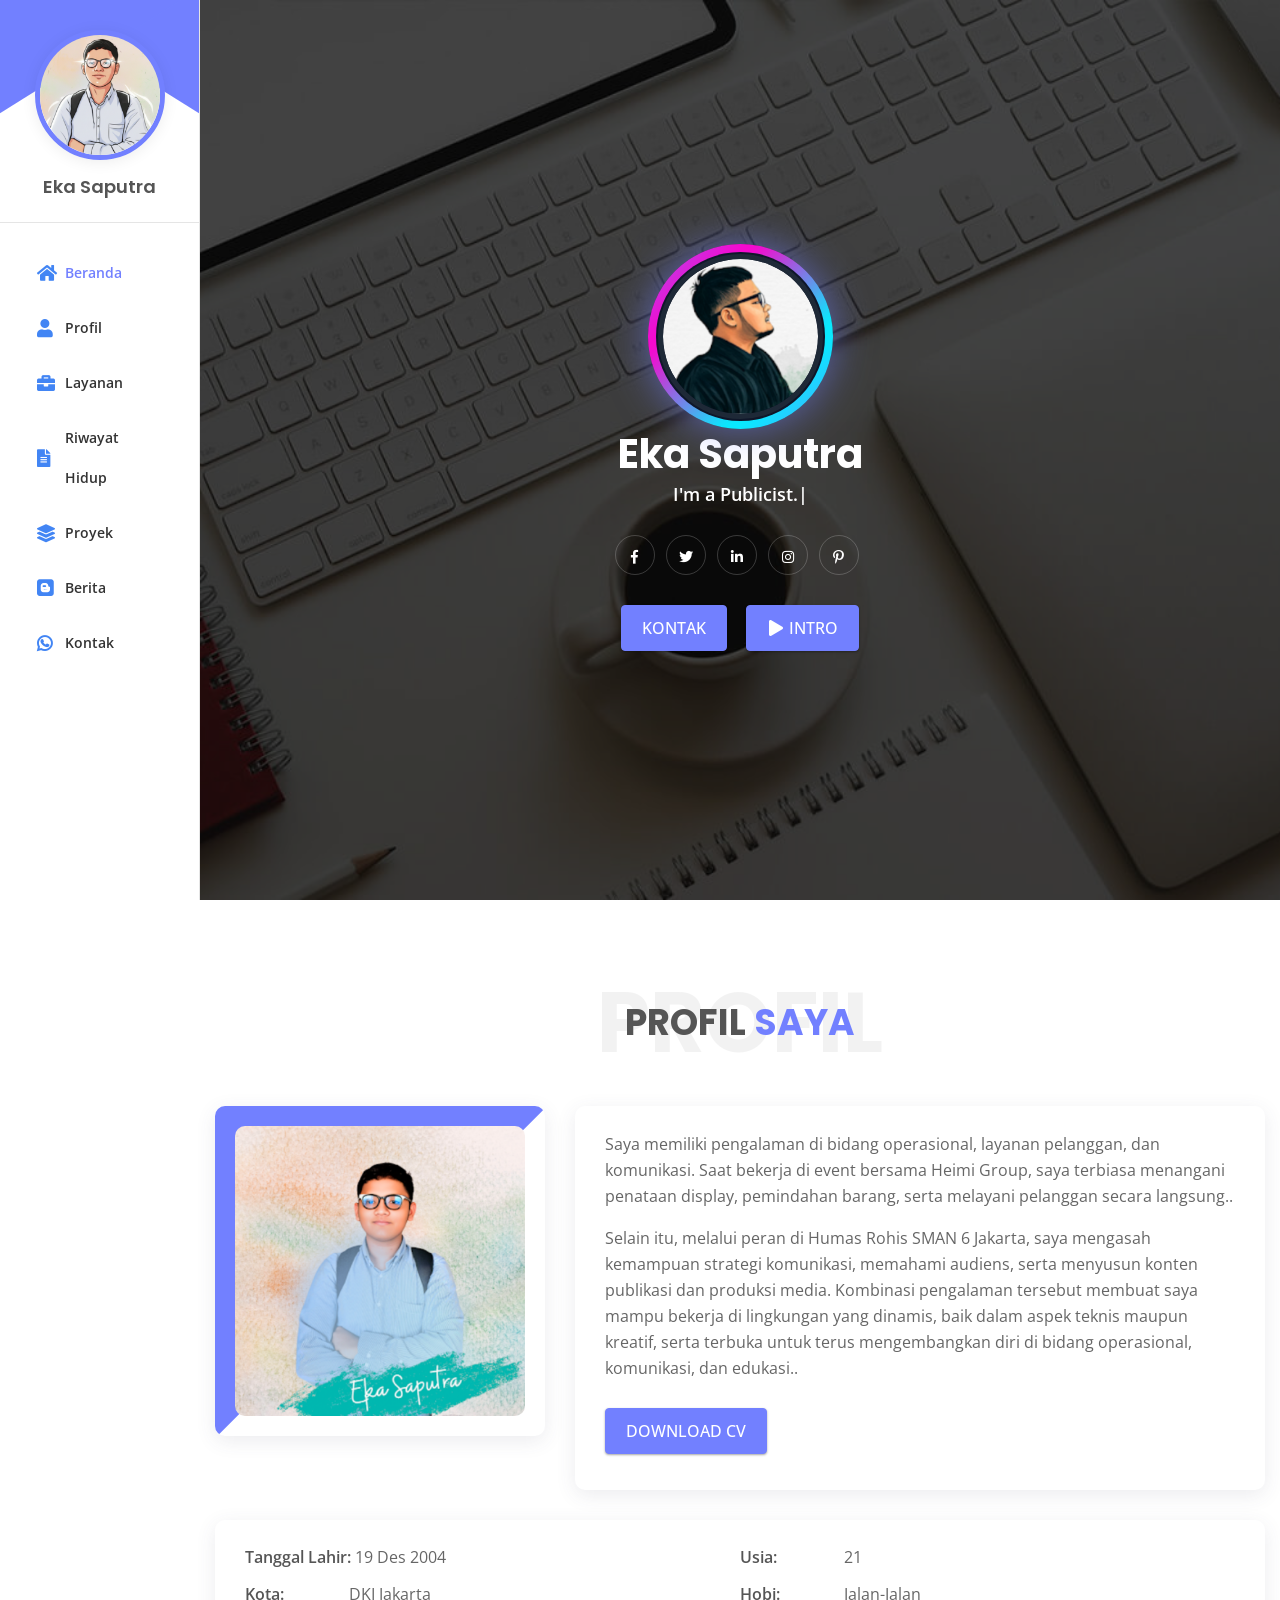
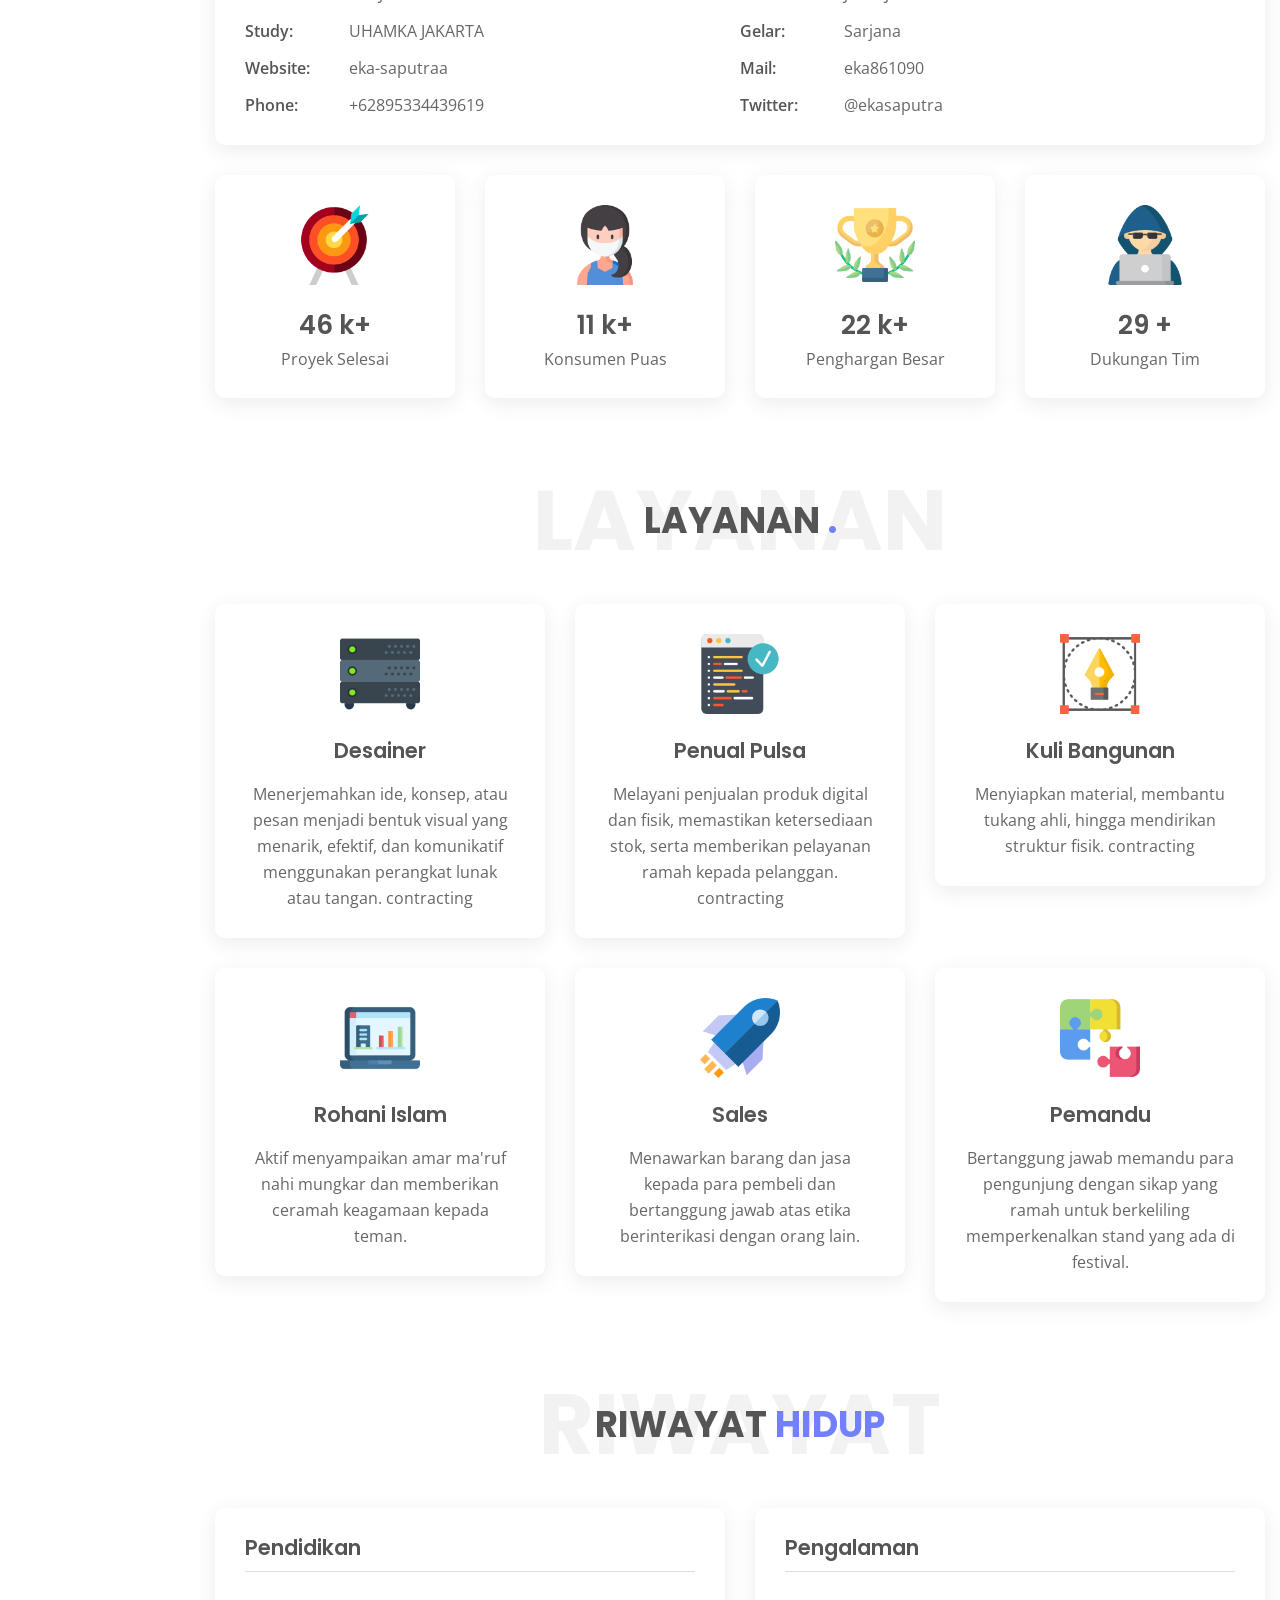
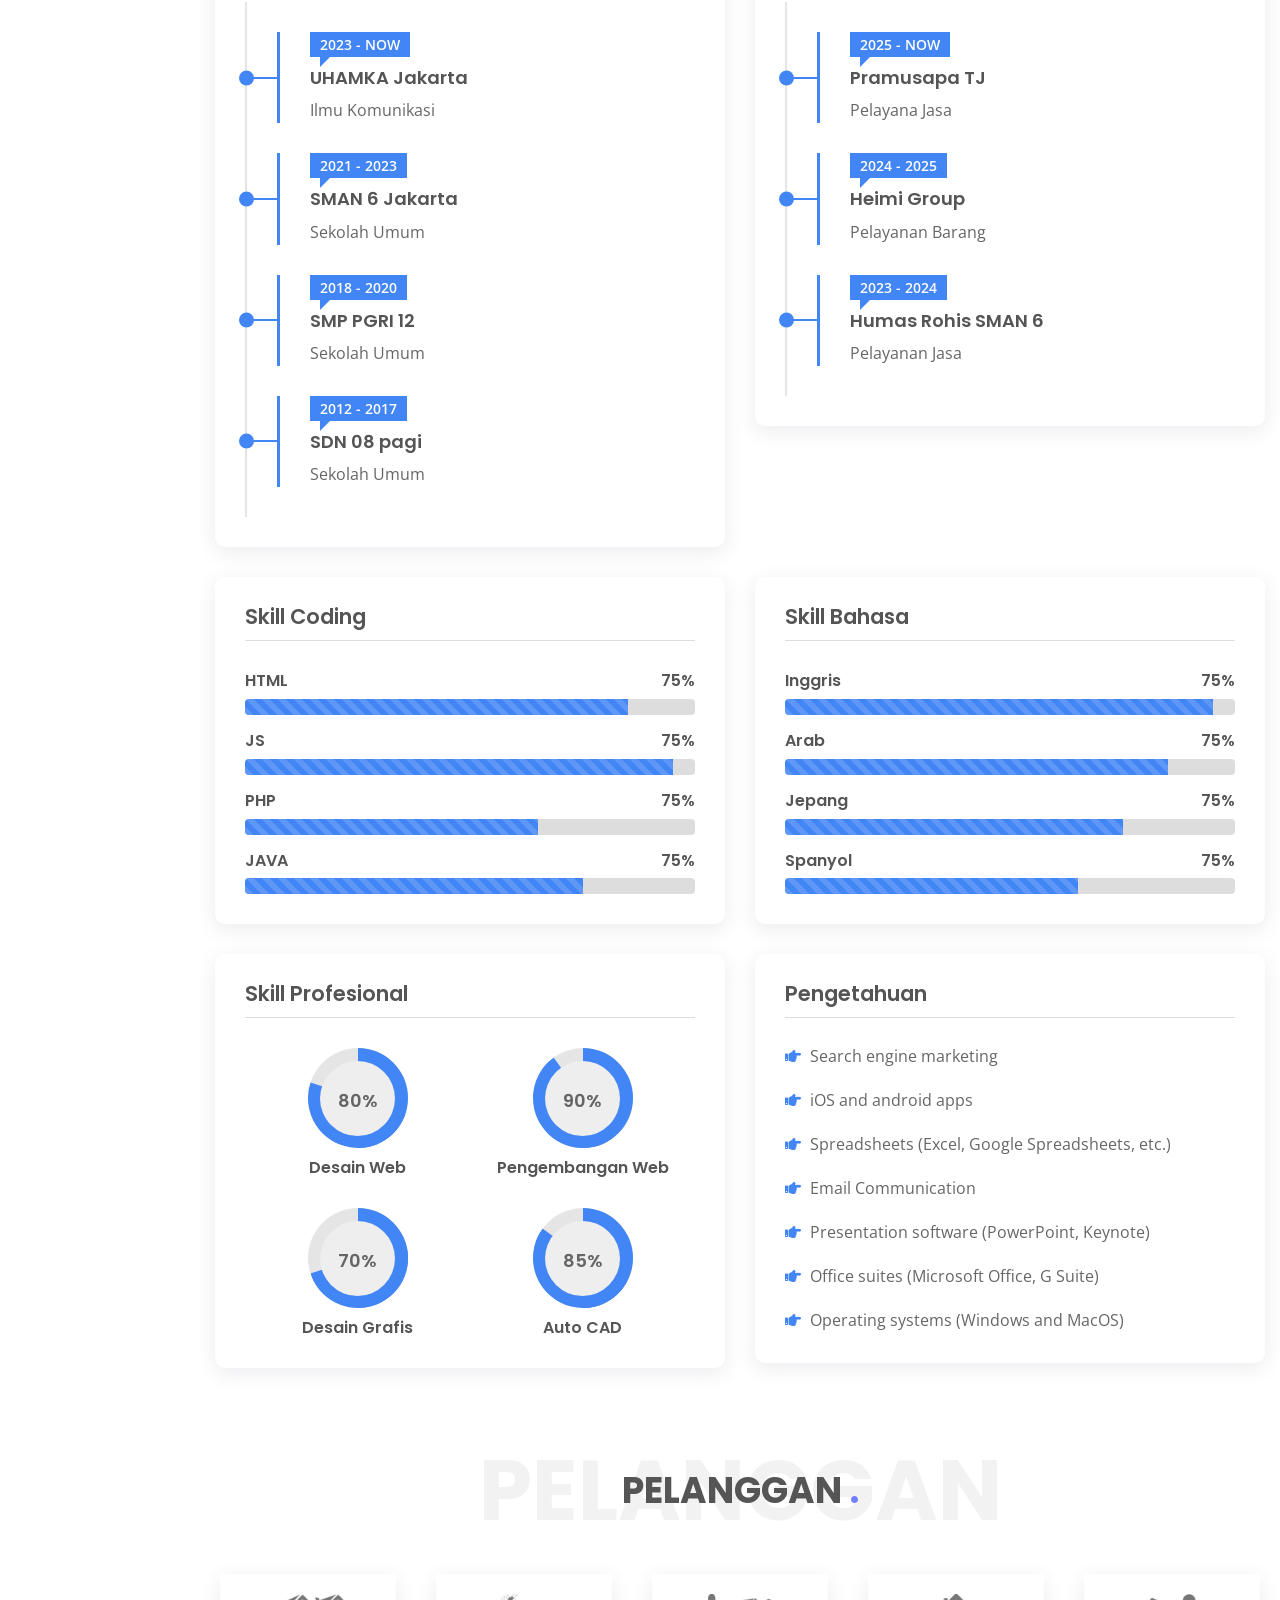
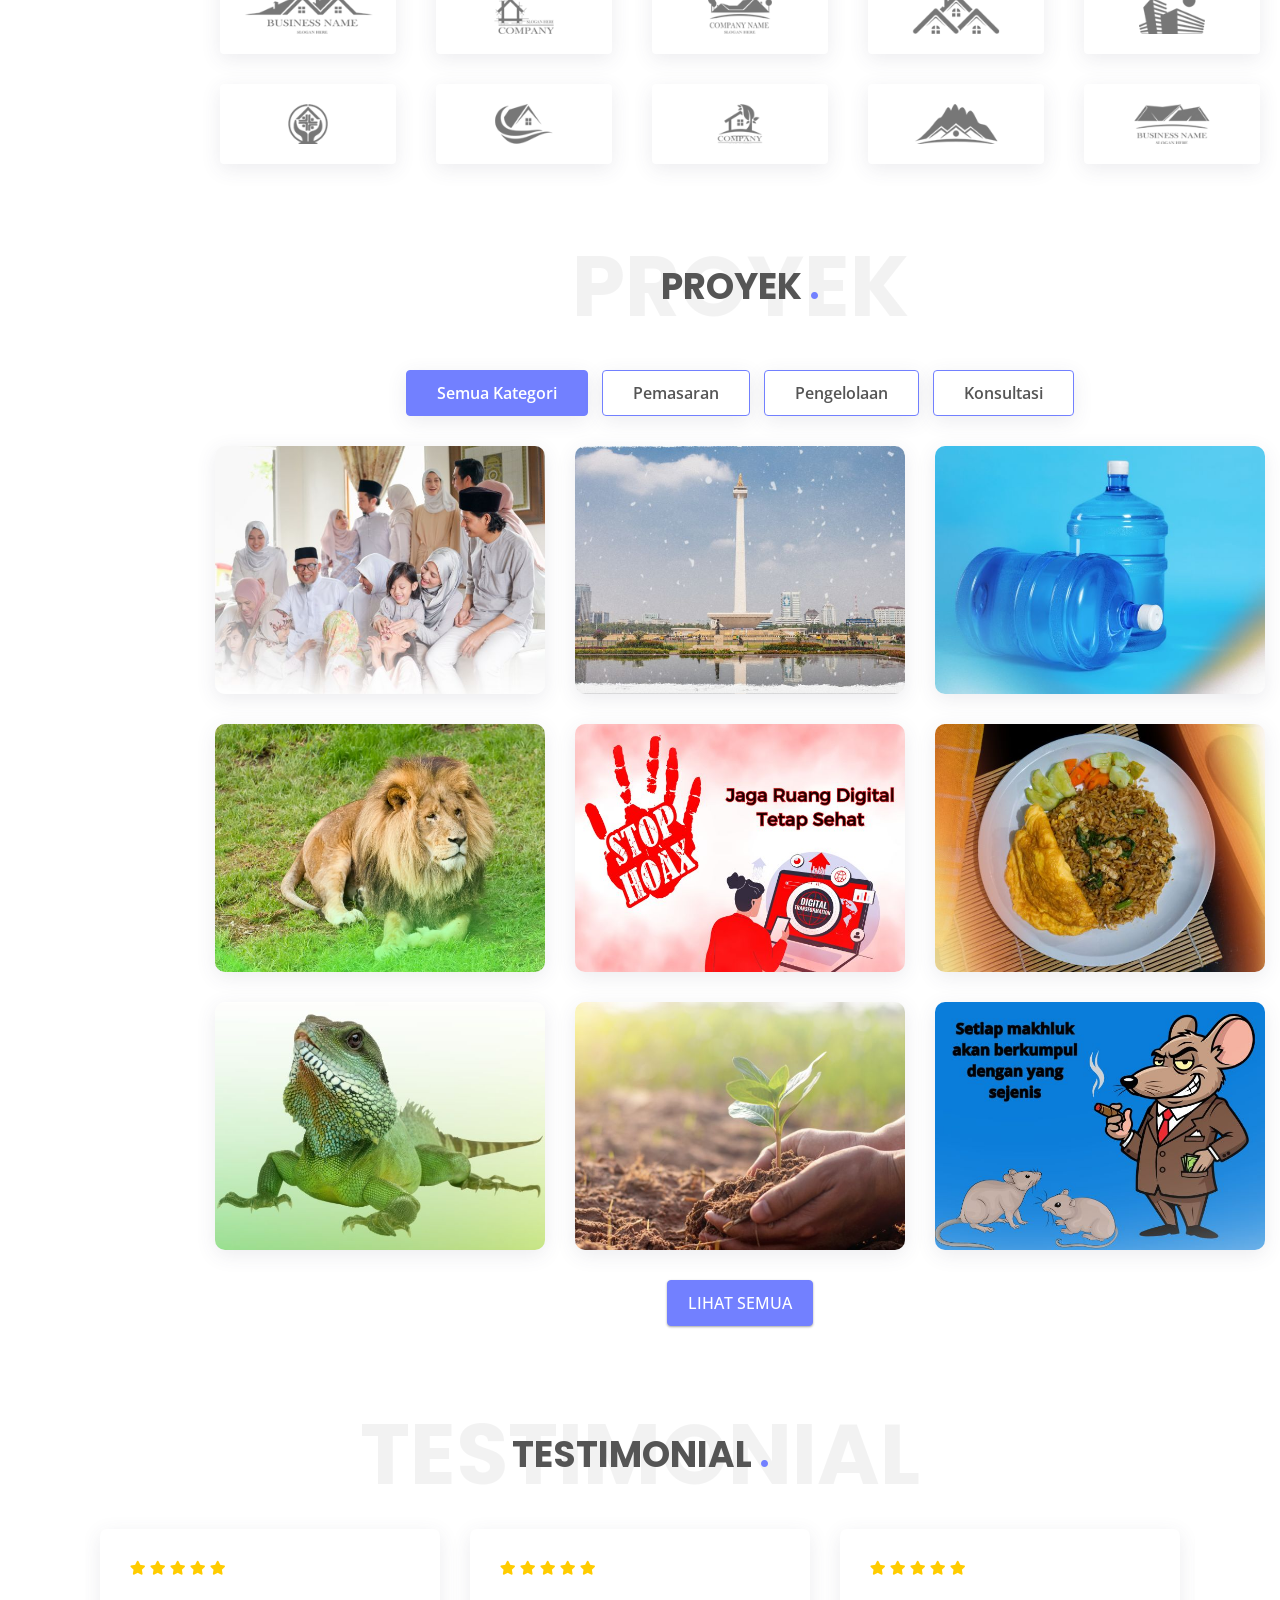
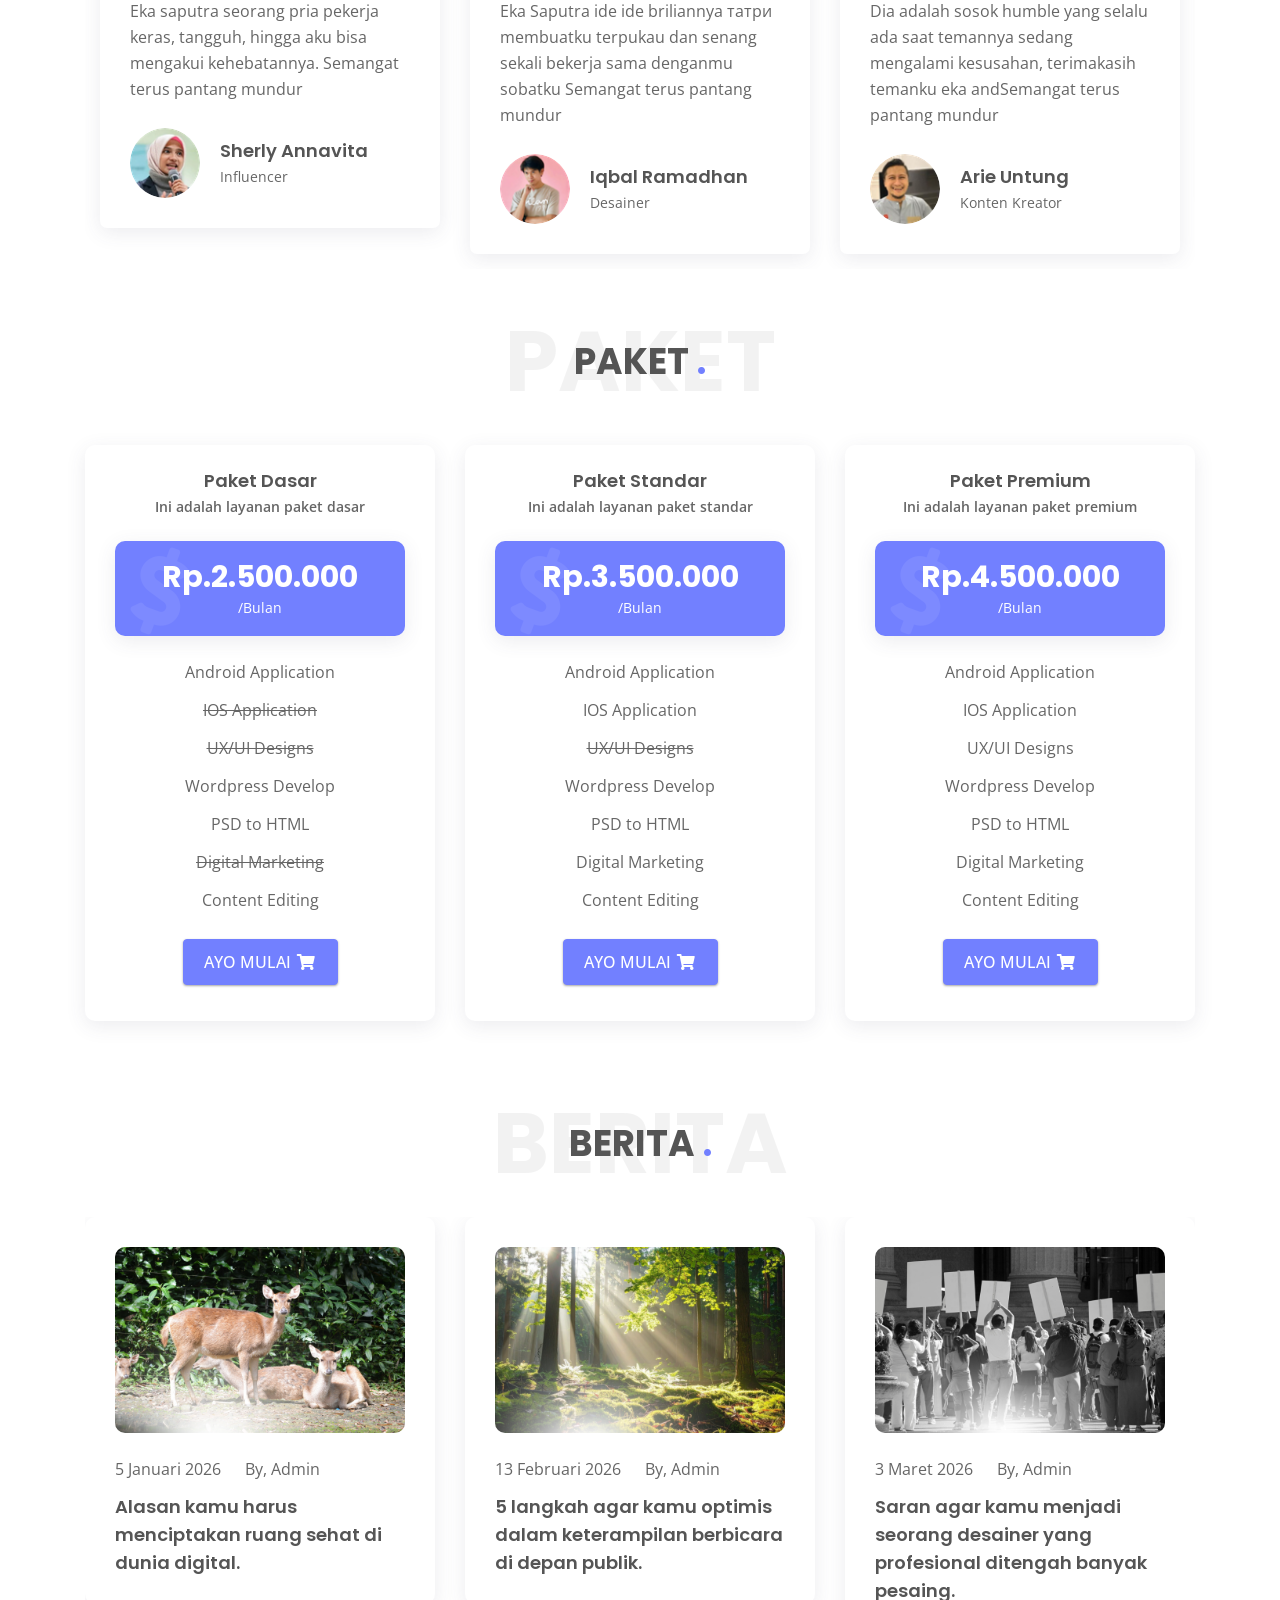
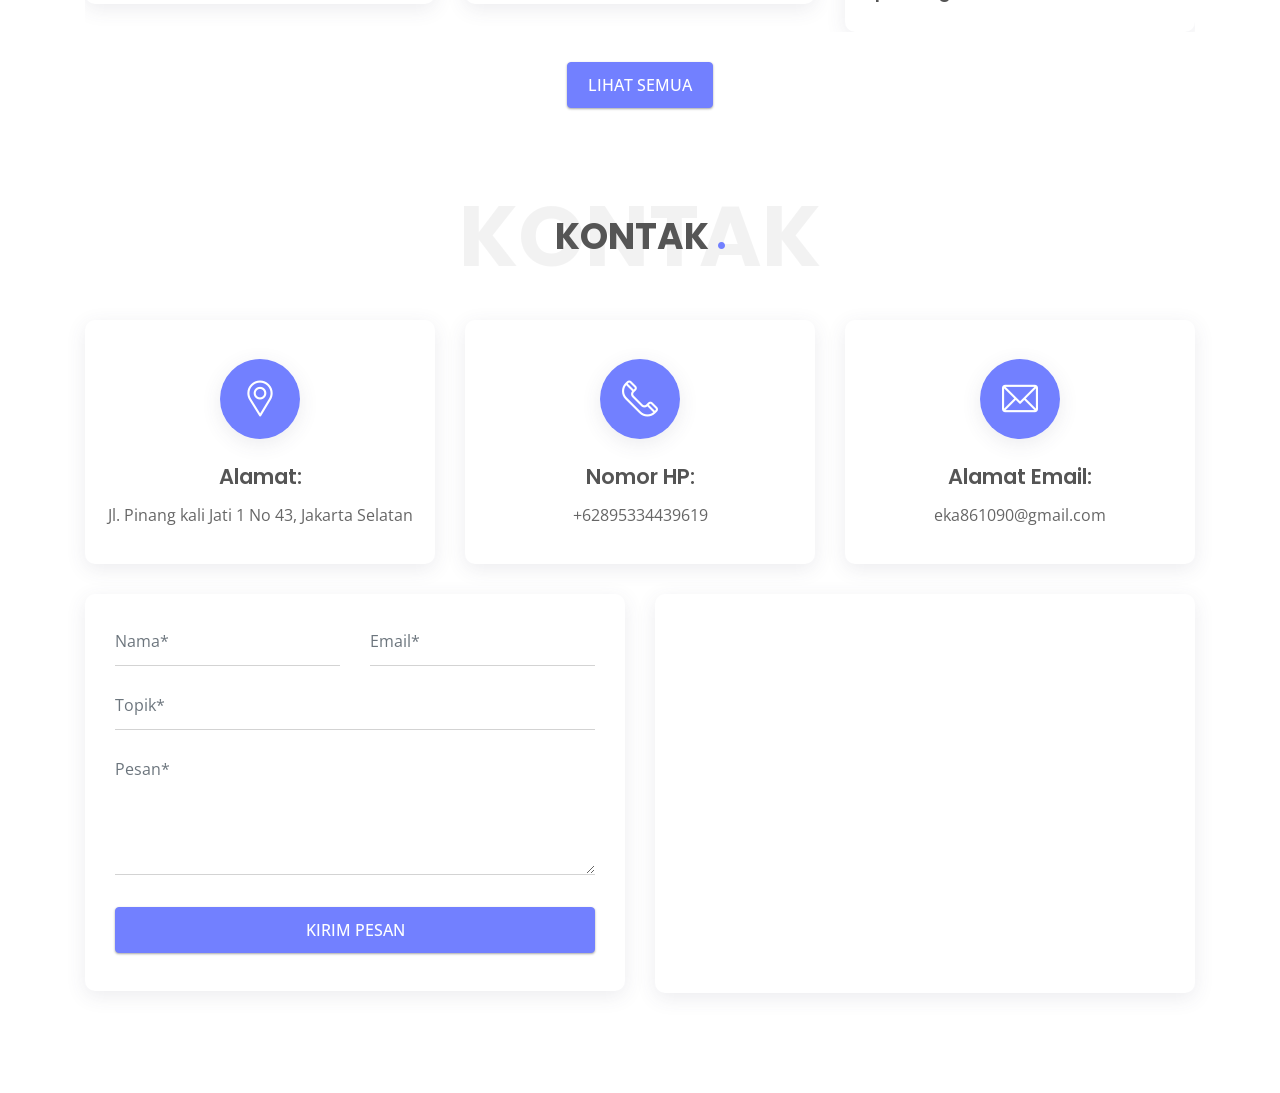
==== index.html @ cb844f90 "Update index.html" ====
<!DOCTYPE html>
<html lang="en">

<head>
	<meta http-equiv="Content-Type" content="text/html; charset=UTF-8">
	<meta http-equiv="X-UA-Compatible" content="IE=edge" />
	<meta http-equiv="X-UA-Compatible" content="ie=edge">
	<meta name="viewport" content="width=device-width, initial-scale=1.0">
	<meta name="keyword" content="resume,cv,portfolio,vcard">
	<title> Eka - Portofolio </title>
	<!-- favicon -->
	<link rel="shortcut icon" href="assets/images/favoriteicon.png" type="image/x-icon">
	<!-- bootstrap -->
	<link rel="stylesheet" href="assets/css/bootstrap.min.css">
	<!-- Plugin css -->
	<link rel="stylesheet" href="assets/css/plugin.css">
	<!-- Flaticon -->
	<link rel="stylesheet" href="assets/css/flaticon.css">
	<!-- stylesheet -->
	<link rel="stylesheet" href="assets/css/style.css">
	<link rel="stylesheet" href="assets/css/multicolor.css">
	<!-- responsive -->
	<link rel="stylesheet" href="assets/css/responsive.css">
</head>

<body>
	<!-- preloader area start -->
	<div class="preloader" id="preloader">
		<div class="loader loader-1">
			<div class="loader-outter"></div>
			<div class="loader-inner"></div>
		</div>
	</div>
	<!-- preloader area end -->


	<!--Main-Menu Area Start-->
	<div class="side-menu-wrapper">
		<div class="menu-toogle-icon">
				<div id="nav-icon3">
					<span></span>
					<span></span>
					<span></span>
					<span></span>
				  </div>
		</div>
		<div class="side-menu">
			<div class="heading-area">
				<a href="index.html" class="profile-photo"  >
					<img src="assets/images/about3.jpg" alt="" class="wow zoomIn" data-wow-delay="0.2s">
				</a>
				<div class="name wow fadeInUp" data-wow-delay="0.3s">
						Eka Saputra
				</div>
			</div>
			<ul id="mainmenu-area">
				<li class="current">
					<a href="#home" class="wow fadeInUp" data-wow-delay="0.4s"><i class="fas fa-home"></i>Beranda</a>
				</li>
				<li>
					<a href="#about" class="wow fadeInUp" data-wow-delay="0.4s"><i class="fas fa-user"></i>Profil</a>
				</li>
				<li>
					<a href="#service" class="wow fadeInUp" data-wow-delay="0.4s"><i class="fas fa-briefcase"></i>Layanan</a>
				</li>
				<li>
					<a href="#resume" class="wow fadeInUp" data-wow-delay="0.4s"><i class="fas fa-file-alt"></i>Riwayat Hidup</a>
				</li>
				<li>
					<a href="#project-gallery" class="wow fadeInUp" data-wow-delay="0.4s"><i class="fas fa-layer-group"></i>Proyek</a>
				</li>
				<li>
					<a href="#blog" class="wow fadeInUp" data-wow-delay="0.4s"><i class="fab fa-blogger"></i>Berita</a>
				</li>
				<li>
					<a href="https://wa.me/62895334439619" class="wow fadeInUp" data-wow-delay="0.4s"><i class="fab fa-whatsapp"></i>Kontak</a>
				</li>
			</ul>
		</div>
	</div>
	<!--Main-Menu Area Start-->

	<!-- Main Content Area Start -->
	<div class="main-content">
		<div class="main-content-inner">
			
			<!-- About div Start -->
				<div class="home-section" id="home">
					<div class="container">
						<div class="row justify-content-center">
							<div class="col-lg-6">
								<div class="home-content">
									<div class="home-image">
    <div class="profile-box">
        <div class="content">
            <img src="assets/images/about.jpg" 
                 alt="Eka Saputra" 
                 class="wow zoomIn" 
                 data-wow-delay="0.2s">
            <div class="overlay-text">
                <h2>Tokoh Publik<br>
                <span>Designer</span></h2>
                <a href="#">Rekrut Saya</a>
            </div>
        </div>
    </div>
</div>
									<div class="home-main-content">
										<h4 class="heading wow fadeInUp" data-wow-delay="0.3s">
											Eka Saputra
										</h4>
										<div class="designation wow zoomIn" data-wow-delay="0.4s">
											<span>
												I'm a <span class="typed"></span>
											</span>
										</div>
										<div class="social-info wow fadeInUp" data-wow-delay="0.5s">
											<ul>
												<li>
													<a href="https://www.instagram.com/ekasptra212">
														<i class="fab fa-facebook-f"></i>
													</a>
												</li>
												<li>
													<a href="https://www.instagram.com/ekasptra212">
														<i class="fab fa-twitter"></i>
													</a>
												</li>
												<li>
													<a href="https://www.instagram.com/ekasptra212">
														<i class="fab fa-linkedin-in"></i>
													</a>
												</li>
												<li>
													<a href="https://www.instagram.com/ekasptra212">
														<i class="fab fa-instagram"></i>
													</a>
												</li>
												<li>
													<a href="https://www.instagram.com/ekasptra212">
														<i class="fab fa-pinterest-p"></i>
													</a>
												</li>
											</ul>
										</div>
										<div class="about-links wow fadeInUp" data-wow-delay="0.6s">
											<a href="https://wa.me/62895334439619" class="mybtn3 mybtn-bg"> <span>Kontak</span></a>
											<a href="https://m.youtube.com/watch?v=MtUwsNm0HYw" class="mybtn3 mybtn-bg video-play mfp-iframe"> <span> <i class="fas fa-play"></i> Intro</span> </a>
										</div>
									</div>
								</div>
							</div>
						</div>
					</div>
				</div>
			<!-- About div End -->

			<!-- About div Start -->
			<div class="about-section" id="about">
				<div class="container">
					<div class="row justify-content-center">
						<div class="col-lg-12">
							<div class="section-heading wow fadeInUp" data-wow-delay="0.2s">
								<h2 class="title">
									Profil <span class="color">Saya</span>
									<span class="bg-text">Profil</span>
								</h2>
							</div>
						</div>
					</div>
					<div class="row">
						<div class="col-lg-12">
							<div class="about">
								<div class="row">
									<div class="col-lg-4">
										<div class="about-image wow fadeInUp" data-wow-delay="0.3s">
											<img src="assets/images/about2.jpg" alt="">
										</div>
										
									</div>
									<div class="col-lg-8 align-self-center">
										<div class="short-description wow fadeInUp">
											<p>
												Saya memiliki pengalaman di bidang operasional, layanan pelanggan, dan komunikasi. Saat bekerja di event bersama Heimi Group, saya terbiasa menangani penataan display, pemindahan barang, serta melayani pelanggan secara langsung..  
											</p>
											<p>
												Selain itu, melalui peran di Humas Rohis SMAN 6 Jakarta, saya mengasah kemampuan strategi komunikasi, memahami audiens, serta menyusun konten publikasi dan produksi media. Kombinasi pengalaman tersebut membuat saya mampu bekerja di lingkungan yang dinamis, baik dalam aspek teknis maupun kreatif, serta terbuka untuk terus mengembangkan diri di bidang operasional, komunikasi, dan edukasi..
											</p>
											<div class="about-links">
												<a href="https://drive.google.com/file/d/15lqLO89Tt-58AE9owurxJjiaKqV-2w_i/view?usp=drivesdk/" class="mybtn3 mybtn-bg"> <span>Download CV</span> </a>
											</div>
										</div>
									</div>
								</div>
								<div class="row">
									<div class="col-lg-12">
										<div class="about-content wow fadeInUp">
											<div class="personal-info">
												<ul>
													<li>
														<span><label>Tanggal Lahir:</label> 19 Des 2004</span>
													</li>
													<li>
														<span><label>Usia:</label> 21</span>
													</li>
													<li>
														<span><label>Kota:</label> DKI Jakarta</span>
													</li>
													<li>
														<span><label>Hobi:</label> Jalan-Jalan</span>
													</li>
													<li>
														<span><label>Study:</label> UHAMKA JAKARTA</span>
													</li>
													<li>
														<span><label>Gelar:</label> Sarjana</span>
													</li>	
													<li>
														<span><label>Website:</label> <a href="https://eka-saputraa.blogspot.com">eka-saputraa</a></span>
													</li>
													<li>
														<span><label>Mail:</label> <a href="mailto:eka861090@gmail.com">eka861090</a></span>
													</li>
													<li>
														<span><label>Phone:</label> <a href="#">+62895334439619</a></span>
													</li>
													<li>
														<span><label>Twitter:</label> <a href="#">@ekasaputra</a></span>
													</li>
												</ul>
											</div>
										</div>
									</div>
								</div>
							</div>
						</div>
					</div>
					
				</div>
			</div>
			<!-- About div End -->

			<!-- Counter Area Start -->
			<div class="counter-area">
				<div class="container">
					<div class="row">
						<div class="col-lg-3 col-md-6">
							<div class="single-counter wow fadeInUp">
								<img src="assets/images/icon/005-target.png" alt="">
								<div class="counter-wrapper">
									<div class="counter">80</div> <span>k+</span>
								</div>
								<p class="text">
									Proyek Selesai
								</p>
							</div>
						</div>
						<div class="col-lg-3 col-md-6">
							<div class="single-counter wow fadeInUp">
								<img src="assets/images/icon/002-medical-mask.png" alt="">
								<div class="counter-wrapper">
									<div class="counter">19</div> <span>k+</span>
								</div>
								<p class="text">
									Konsumen Puas
								</p>
							</div>
						</div>
						<div class="col-lg-3 col-md-6">
							<div class="single-counter wow fadeInUp">
								<img src="assets/images/icon/053-success-1.png" alt="">
								<div class="counter-wrapper">
									<div class="counter">39</div> <span>k+</span>
								</div>
								<p class="text">
									Penghargan Besar
								</p>
							</div>
						</div>
						<div class="col-lg-3 col-md-6">
							<div class="single-counter wow fadeInUp">
								<img src="assets/images/icon/045-hacker.png" alt="">
								<div class="counter-wrapper">
									<div class="counter">50</div> <span>+</span>
								</div>
								<p class="text">
									Dukungan Tim
								</p>
							</div>
						</div>
					</div>
				</div>
			</div>
			<!-- Counter Area End -->
			
			<!-- My service Start --> 
			<div class="service-wrapper" id="service">
				<div class="container">
					<div class="row justify-content-center">
						<div class="col-lg-12">
							<div class="section-heading wow fadeInUp" data-wow-delay="0.2s">
								<h2 class="title">
									Layanan <span class="color">.</span>
									<span class="bg-text">Layanan</span>
								</h2>
							</div>
						</div>
					</div>
					<div class="row justify-content-center">
						<div class="col-lg-4 col-md-6">
							<a href="service-details.html" class="single-feature wow fadeInUp">
								<img src="assets/images/icon/024-server.png" alt="">
								<div class="content">
									<h4 class="title">
										Desainer
									</h4>
									<p>
										Menerjemahkan ide, konsep, atau pesan menjadi bentuk visual yang menarik, efektif, dan komunikatif menggunakan perangkat lunak atau tangan.
										contracting
									</p>
								</div>
							</a>
						</div>
						<div class="col-lg-4 col-md-6">
							<a href="service-details.html" class="single-feature wow fadeInUp">
								<img src="assets/images/icon/062-code-1.png" alt="">
								<div class="content">
									<h4 class="title">
										Penual  Pulsa
									</h4>
									<p>
										Melayani penjualan produk digital dan fisik, memastikan ketersediaan stok, serta memberikan pelayanan ramah kepada pelanggan.
										contracting
									</p>
								</div>
							</a>
						</div>
						<div class="col-lg-4 col-md-6">
							<a href="service-details.html" class="single-feature wow fadeInUp">
								<img src="assets/images/icon/064-vector.png" alt="">
								<div class="content">
									<h4 class="title">
										Kuli Bangunan
									</h4>
									<p>
										Menyiapkan material, membantu tukang ahli, hingga mendirikan struktur fisik.
										contracting
									</p>
								</div>
							</a>
						</div>
						<div class="col-lg-4 col-md-6">
							<a href="service-details.html" class="single-feature wow fadeInUp">
								<img src="assets/images/icon/043-analytics.png" alt="">
								<div class="content">
									<h4 class="title">
										Rohani Islam
									</h4>
									<p>
										Aktif menyampaikan amar ma'ruf nahi mungkar dan memberikan ceramah keagamaan kepada teman.
									</p>
								</div>
							</a>
						</div>
						<div class="col-lg-4 col-md-6">
							<a href="service-details.html" class="single-feature wow fadeInUp">
								<img src="assets/images/icon/033-rocket.png" alt="">
								<div class="content">
									<h4 class="title">
										Sales
									</h4>
									<p>
										Menawarkan barang dan jasa kepada para pembeli dan bertanggung jawab atas etika berinterikasi dengan orang lain.
									</p>
								</div>
							</a>
						</div>
						<div class="col-lg-4 col-md-6">
							<a href="service-details.html" class="single-feature wow fadeInUp">
								<img src="assets/images/icon/054-puzzle.png" alt="">
								<div class="content">
									<h4 class="title">
										Pemandu
									</h4>
									<p>
										Bertanggung jawab memandu para pengunjung dengan sikap yang ramah untuk berkeliling memperkenalkan stand yang ada di festival.
									</p>
								</div>
							</a>
						</div>
					</div>
				</div>
			</div>
			
			<!-- My service End -->

			<!-- Resume Area Start -->
			<div class="resume-wrapper" id="resume">
				<div class="container">
					<div class="row justify-content-center">
						<div class="col-lg-12">
							<div class="section-heading wow fadeInUp" data-wow-delay="0.2s">
								<h2 class="title">
									Riwayat <span class="color">Hidup</span>
									<span class="bg-text">Riwayat</span>
								</h2>
							</div>
						</div>
					</div>
					<div class="row">
						<div class="col-lg-6">
							<div class="resume-box">
								<div class="resume-title">
									<h4 class="title">
											Pendidikan
									</h4>
								</div>
								<div class="education-list">
									<div class="single-education  wow fadeInUp">
											<div class="year">
												<span>2023 - now</span>
											</div>
										<h4 class="university-name">
											UHAMKA Jakarta 
										</h4>
										<p class="degree">Ilmu Komunikasi </p>
									</div>
									<div class="single-education wow fadeInUp">
											<div class="year">
												<span>2021 - 2023</span>
											</div>
											<h4 class="university-name">
												SMAN 6 Jakarta 
											</h4>
											<p class="degree">Sekolah Umum </p>
									</div>
									<div class="single-education wow fadeInUp">
										<div class="year">
											<span>2018 - 2020</span>
										</div>
										<h4 class="university-name">
											SMP PGRI 12 
										</h4>
										<p class="degree">Sekolah Umum </p>
									</div>
								<div class="single-education wow fadeInUp">
										<div class="year">
											<span>2012 - 2017</span>
										</div>
										<h4 class="university-name">
											SDN 08 pagi 
										</h4>
										<p class="degree">Sekolah Umum </p>
									</div>
								</div>
							</div>
						</div>
						<div class="col-lg-6">
							<div class="resume-box">
								<div class="resume-title">
									<h4 class="title">
										Pengalaman
									</h4>
								</div>
								<div class="education-list">
									<div class="single-education wow fadeInUp">
											<div class="year">
												<span>2025 - now</span>
											</div>
										<h4 class="university-name">
											Pramusapa TJ 
										</h4>
										<p class="degree">Pelayana Jasa</p>
									</div>
									<div class="single-education wow fadeInUp">
											<div class="year">
												<span>2024 - 2025</span>
											</div>
											<h4 class="university-name">
												Heimi Group 
											</h4>
											<p class="degree">Pelayanan Barang</p>
									</div>
									<div class="single-education wow fadeInUp">
										<div class="year">
											<span>2023 - 2024</span>
										</div>
										<h4 class="university-name">
											Humas Rohis SMAN 6 
										</h4>
										<p class="degree"> Pelayanan Jasa</p>
									</div>
								</div>
							</div>
						</div>
						<div class="col-lg-6">
							<div class="resume-box">
								<div class="resume-title">
									<h4 class="title">
										Skill Coding 
									</h4>
								</div>
								<div class="skill-list">
									<div class="single-skill wow fadeInUp">
										<div class="heading">
											<h4 class="name">
												HTML
											</h4>
											<h5 class="value">
													75%
											</h5>
										</div>
										<div class="progress">
											<div class="progress-bar progress-bar-striped progress-bar-animated" role="progressbar" aria-valuenow="85" aria-valuemin="0" aria-valuemax="100" style="width: 85%"></div>
										</div>
									</div>
									<div class="single-skill wow fadeInUp">
										<div class="heading">
											<h4 class="name">
												JS
											</h4>
											<h5 class="value">
													75%
											</h5>
										</div>
										<div class="progress">
											<div class="progress-bar progress-bar-striped progress-bar-animated" role="progressbar" aria-valuenow="95" aria-valuemin="0" aria-valuemax="100" style="width: 95%"></div>
										</div>
									</div>
									<div class="single-skill wow fadeInUp">
										<div class="heading">
											<h4 class="name">
												PHP
											</h4>
											<h5 class="value">
													75%
											</h5>
										</div>
										<div class="progress">
											<div class="progress-bar progress-bar-striped progress-bar-animated" role="progressbar" aria-valuenow="65" aria-valuemin="0" aria-valuemax="100" style="width: 65%"></div>
										</div>
									</div>
									<div class="single-skill wow fadeInUp">
										<div class="heading">
											<h4 class="name">
												JAVA
											</h4>
											<h5 class="value">
													75%
											</h5>
										</div>
										<div class="progress">
											<div class="progress-bar progress-bar-striped progress-bar-animated" role="progressbar" aria-valuenow="75" aria-valuemin="0" aria-valuemax="100" style="width: 75%"></div>
										</div>
									</div>
								</div>
							</div>
						</div>
						<div class="col-lg-6">
								<div class="resume-box">
									<div class="resume-title">
										<h4 class="title">
											Skill Bahasa
										</h4>
									</div>
									<div class="skill-list">
										<div class="single-skill wow fadeInUp">
											<div class="heading">
												<h4 class="name">
													Inggris
												</h4>
												<h5 class="value">
														75%
												</h5>
											</div>
											<div class="progress">
												<div class="progress-bar progress-bar-striped progress-bar-animated" role="progressbar" aria-valuenow="95" aria-valuemin="0" aria-valuemax="100" style="width: 95%"></div>
											</div>
										</div>
										<div class="single-skill wow fadeInUp">
											<div class="heading">
												<h4 class="name">
														Arab
												</h4>
												<h5 class="value">
														75%
												</h5>
											</div>
											<div class="progress">
												<div class="progress-bar progress-bar-striped progress-bar-animated" role="progressbar" aria-valuenow="85" aria-valuemin="0" aria-valuemax="100" style="width: 85%"></div>
											</div>
										</div>
										<div class="single-skill wow fadeInUp">
											<div class="heading">
												<h4 class="name">
														Jepang
												</h4>
												<h5 class="value">
														75%
												</h5>
											</div>
											<div class="progress">
												<div class="progress-bar progress-bar-striped progress-bar-animated" role="progressbar" aria-valuenow="75" aria-valuemin="0" aria-valuemax="100" style="width: 75%"></div>
											</div>
										</div>
										<div class="single-skill wow fadeInUp">
											<div class="heading">
												<h4 class="name">
														Spanyol
												</h4>
												<h5 class="value">
														75%
												</h5>
											</div>
											<div class="progress">
												<div class="progress-bar progress-bar-striped progress-bar-animated" role="progressbar" aria-valuenow="65" aria-valuemin="0" aria-valuemax="100" style="width: 65%"></div>
											</div>
										</div>
									</div>
								</div>
						</div>
						<div class="col-lg-6">
							<div class="resume-box">
								<div class="resume-title">
									<h4 class="title">
										Skill Profesional
									</h4>
								</div>
								<div class="skill-list2">
									<div class="single-skill2 wow fadeInUp">
										<div class="circle-progress" data-percent="80"></div> 
										<h4 class="name">
										Desain Web
										</h4>
									</div>
									<div class="single-skill2 wow fadeInUp">
										<div class="circle-progress" data-percent="90"></div> 
										<h4 class="name">
											Pengembangan Web
										</h4>
									</div>
									<div class="single-skill2 wow fadeInUp">
										<div class="circle-progress" data-percent="70"></div> 
										<h4 class="name">
											Desain Grafis
										</h4>
									</div>
									<div class="single-skill2 wow fadeInUp">
										<div class="circle-progress" data-percent="85"></div> 
										<h4 class="name">
											Auto CAD
										</h4>
									</div>
								</div>
							</div>
						</div>
						<div class="col-lg-6">
							<div class="resume-box">
								<div class="resume-title">
									<h4 class="title">
										Pengetahuan
									</h4>
								</div>
								<div class="knowledge-list wow fadeInUp">
									<div class="single-knowledge">
										<p>
											Search engine marketing
										</p>
									</div>
									<div class="single-knowledge">
										<p>
											iOS and android apps
										</p>
									</div>
									<div class="single-knowledge">
										<p>
											Spreadsheets (Excel, Google Spreadsheets, etc.)
										</p>
									</div>
									<div class="single-knowledge">
										<p>
											Email Communication
										</p>
									</div>
									<div class="single-knowledge">
										<p>
											Presentation software (PowerPoint, Keynote)
										</p>
									</div>
									<div class="single-knowledge">
										<p>
											Office suites (Microsoft Office, G Suite)
										</p>
									</div>
									<div class="single-knowledge">
										<p>
											Operating systems (Windows and MacOS)
										</p>
									</div>
								</div>
							</div>
						</div>
					</div>
				</div>
			</div>
			<!-- Resume Area End -->
			
			<!-- My Client Area Area Strat -->
			<div class="partners">
				<div class="container">
					<div class="row justify-content-center">
						<div class="col-lg-12">
							<div class="section-heading wow fadeInUp" data-wow-delay="0.2s">
								<h2 class="title">
									Pelanggan <span class="color">.</span>
									<span class="bg-text">Pelanggan</span>
								</h2>
							</div>
						</div>
					</div>
					<div class="row">
							<div class="partners-slider wow fadeInUp" data-wow-delay="0.3s">
								<div class="slider-item">
									<a href="#">
										<img src="assets/images/partner/1.png" alt="">
									</a>
								</div>
								<div class="slider-item">
									<a href="#">
										<img src="assets/images/partner/2.png" alt="">
									</a>
								</div>
								<div class="slider-item">
									<a href="#">
										<img src="assets/images/partner/3.png" alt="">
									</a>
								</div>
								<div class="slider-item">
									<a href="#">
										<img src="assets/images/partner/4.png" alt="">
									</a>
								</div>
								<div class="slider-item">
									<a href="#">
										<img src="assets/images/partner/5.png" alt="">
									</a>
								</div>
								<div class="slider-item">
									<a href="#">
										<img src="assets/images/partner/6.png" alt="">
									</a>
								</div>
								<div class="slider-item">
									<a href="#">
										<img src="assets/images/partner/7.png" alt="">
									</a>
								</div>
								<div class="slider-item">
									<a href="#">
										<img src="assets/images/partner/8.png" alt="">
									</a>
								</div>
								<div class="slider-item">
									<a href="#">
										<img src="assets/images/partner/9.png" alt="">
									</a>
								</div>
								<div class="slider-item">
									<a href="#">
										<img src="assets/images/partner/10.png" alt="">
									</a>
								</div>
							</div>
					</div>
				</div>
			</div>
			<!-- My Client Area Area End -->


			<!-- Portfolio Area Start -->
			<div class="project-gallery" id="project-gallery">
				<div class="container">
					<div class="row justify-content-center">
						<div class="col-lg-12">
							<div class="section-heading wow fadeInUp" data-wow-delay="0.2s">
								<h2 class="title">
									Proyek <span class="color">.</span>
									<span class="bg-text">Proyek</span>
								</h2>
							</div>
						</div>
					</div>
					<div class="row">
						<div class="col-lg-12">
							<div class="project-gallery-filter d-flex justify-content-center">
								<ul class="project-gallery-menu d-inline-block wow fadeInUp" data-wow-delay="0.3s">
									<li class="filter active" data-filter="all">Semua Kategori</li>
									<li class="filter" data-filter=".cat-1">Pemasaran</li>
									<li class="filter" data-filter=".cat-2">Pengelolaan</li>
									<li class="filter" data-filter=".cat-3">Konsultasi</li>
								</ul>
							</div>
						</div>
					</div>
	
							<div class="row project-gallery-item">
	
								<div class="mix col-md-6 col-lg-4 gallery-item cat-1 cat-3">
									<div class="gallery-item-content wow fadeInUp">
										<div class="item-thumbnail">
											<img src="assets/images/work/7.jpg" alt="">
											<div class="content-overlay">
												<div class="content">
													<div class="links">
														<a href="portfolio-details.html" class="link"><i class="fas fa-link"></i></a>
														<a class="img-popup image-preview"
															href="assets/images/work/7.jpg">
															<i class="fas fa-eye"></i>
														</a>
													</div>
												</div>
											</div>
										</div>
									</div>
								</div>
	
								<div class="mix col-md-6 col-lg-4 gallery-item  cat-3 cat-4">
									<div class="gallery-item-content wow fadeInUp">
										<div class="item-thumbnail">
											<img src="assets/images/work/1.jpg" alt="">
											<div class="content-overlay">
												<div class="content">
													<div class="links">
														<a href="portfolio-details.html" class="link"><i class="fas fa-link"></i></a>
														<a class="img-popup image-preview"
															href="assets/images/work/1.jpg">
															<i class="fas fa-eye"></i>
														</a>
													</div>
												</div>
											</div>
										</div>
									</div>
								</div>
	
								<div class="mix col-md-6 col-lg-4 gallery-item cat-2 cat-1">
									<div class="gallery-item-content wow fadeInUp">
										<div class="item-thumbnail">
											<img src="assets/images/work/2.jpg" alt="">
											<div class="content-overlay">
												<div class="content">
													<div class="links">
														<a href="portfolio-details.html" class="link"><i class="fas fa-link"></i></a>
														<a class="img-popup image-preview"
															href="assets/images/work/2.jpg">
															<i class="fas fa-eye"></i>
														</a>
													</div>
												</div>
											</div>
										</div>
									</div>
								</div>
	
								<div class="mix col-md-6 col-lg-4 gallery-item cat-1 cat-3">
									<div class="gallery-item-content wow fadeInUp">
										<div class="item-thumbnail">
											<img src="assets/images/work/9.jpg" alt="">
											<div class="content-overlay">
												<div class="content">
													<div class="links">
														<a href="portfolio-details.html" class="link"><i class="fas fa-link"></i></a>
														<a class="img-popup image-preview"
															href="assets/images/work/9.jpg">
															<i class="fas fa-eye"></i>
														</a>
													</div>
												</div>
											</div>
										</div>
									</div>
								</div>
	
								<div class="mix col-md-6 col-lg-4 gallery-item cat-3 cat-4">
									<div class="gallery-item-content wow fadeInUp">
										<div class="item-thumbnail">
											<img src="assets/images/work/5.jpg" alt="">
											<div class="content-overlay">
												<div class="content">
													<div class="links">
														<a href="portfolio-details.html" class="link"><i class="fas fa-link"></i></a>
														<a class="img-popup image-preview"
															href="assets/images/work/5.jpg">
															<i class="fas fa-eye"></i>
														</a>
													</div>
												</div>
											</div>
										</div>
									</div>
								</div>
	
								<div class="mix col-md-6 col-lg-4 gallery-item cat-1 cat-2">
									<div class="gallery-item-content wow fadeInUp">
										<div class="item-thumbnail">
											<img src="assets/images/work/3.jpg" alt="">
											<div class="content-overlay">
												<div class="content">
													<div class="links">
														<a href="portfolio-details.html" class="link"><i class="fas fa-link"></i></a>
														<a class="img-popup image-preview"
															href="assets/images/work/3.jpg">
															<i class="fas fa-eye"></i>
														</a>
													</div>
												</div>
											</div>
										</div>
									</div>
								</div>
	
								<div class="mix col-md-6 col-lg-4 gallery-item cat-4 cat-2">
									<div class="gallery-item-content wow fadeInUp">
										<div class="item-thumbnail">
											<img src="assets/images/work/4.jpg" alt="">
											<div class="content-overlay">
												<div class="content">
													<div class="links">
														<a href="portfolio-details.html" class="link"><i class="fas fa-link"></i></a>
														<a class="img-popup image-preview"
															href="assets/images/work/4.jpg">
															<i class="fas fa-eye"></i>
														</a>
													</div>
												</div>
											</div>
										</div>
									</div>
								</div>
	
	
								<div class="mix col-md-6 col-lg-4 gallery-item cat-3 cat-2">
									<div class="gallery-item-content wow fadeInUp">
										<div class="item-thumbnail">
											<img src="assets/images/work/6.jpg" alt="">
											<div class="content-overlay">
												<div class="content">
													<div class="links">
														<a href="portfolio-details.html" class="link"><i class="fas fa-link"></i></a>
														<a class="img-popup image-preview"
															href="assets/images/work/6.jpg">
															<i class="fas fa-eye"></i>
														</a>
													</div>
												</div>
											</div>
										</div>
									</div>
								</div>
	
								<div class="mix col-md-6 col-lg-4 gallery-item cat-3 cat-1">
									<div class="gallery-item-content wow fadeInUp">
										<div class="item-thumbnail">
											<img src="assets/images/work/8.jpg" alt="">
											<div class="content-overlay">
												<div class="content">
													<div class="links">
														<a href="portfolio-details.html" class="link"><i class="fas fa-link"></i></a>
														<a class="img-popup image-preview"
															href="assets/images/work/8.jpg">
															<i class="fas fa-eye"></i>
														</a>
													</div>
												</div>
											</div>
										</div>
									</div>
								</div>
	
							</div>
						</div>
					</div>
					<div class="row">
						<div class="col-lg-12 text-center">
							<a href="portfolios.html" class="mybtn3 mybtn-bg wow fadeInUp"><span>Lihat Semua</span></a>
						</div>
					</div>
				</div>
			</div>
			<!-- Portfolio Area End -->


			<!-- Testimonial Start -->
			<div class="testimonial" id="testimonial">
				<div class="container">
					<div class="row justify-content-center">
						<div class="col-lg-12">
							<div class="section-heading wow fadeInUp" data-wow-delay="0.2s">
								<h2 class="title">
									Testimonial <span class="color">.</span>
									<span class="bg-text">Testimonial</span>
								</h2>
							</div>
						</div>
					</div>
					<div class="row">
						<div class="col-lg-12">
							<div class="testimonial-slider wow fadeInUp" data-wow-delay="0.3s">
								<div class="slider-item">
									<div class="single-review">
										<div class="stars">
											<i class="fas fa-star"></i>
											<i class="fas fa-star"></i>
											<i class="fas fa-star"></i>
											<i class="fas fa-star"></i>
											<i class="fas fa-star"></i>
										</div>
										<div class="content">
											<p>
												Eka saputra seorang pria pekerja keras, tangguh, hingga aku bisa mengakui kehebatannya.
												Semangat terus pantang mundur
											</p>
										</div>
										<div class="reviewr">
											<div class="img">
												<img src="assets/images/reviewr/p1.png" alt="">
											</div>
											<div class="content">
												<h4 class="name">
													Sherly Annavita
												</h4>
												<p>
													Influencer
												</p>
											</div>
										</div>
									</div>
								</div>
								<div class="slider-item">
									<div class="single-review">
										<div class="stars">
											<i class="fas fa-star"></i>
											<i class="fas fa-star"></i>
											<i class="fas fa-star"></i>
											<i class="fas fa-star"></i>
											<i class="fas fa-star"></i>
										</div>
										<div class="content">
											<p>
												Eka Saputra ide ide briliannya татри membuatku terpukau dan senang sekali bekerja sama denganmu sobatku
												Semangat terus pantang mundur
											</p>
										</div>
										<div class="reviewr">
											<div class="img">
												<img src="assets/images/reviewr/p2.png" alt="">
											</div>
											<div class="content">
												<h4 class="name">
													Iqbal Ramadhan
												</h4>
												<p>
													Desainer
												</p>
											</div>
										</div>
									</div>
								</div>
								<div class="slider-item">
									<div class="single-review">
										<div class="stars">
											<i class="fas fa-star"></i>
											<i class="fas fa-star"></i>
											<i class="fas fa-star"></i>
											<i class="fas fa-star"></i>
											<i class="fas fa-star"></i>
										</div>
										<div class="content">
											<p>
												Dia adalah sosok humble yang selalu ada saat temannya sedang mengalami kesusahan, terimakasih temanku eka
												andSemangat terus pantang mundur
											</p>
										</div>
										<div class="reviewr">
											<div class="img">
												<img src="assets/images/reviewr/p3.png" alt="">
											</div>
											<div class="content">
												<h4 class="name">
													Arie Untung
												</h4>
												<p>
													Konten Kreator
												</p>
											</div>
										</div>
									</div>
								</div>
								<div class="slider-item">
									<div class="single-review">
										<div class="stars">
											<i class="fas fa-star"></i>
											<i class="fas fa-star"></i>
											<i class="fas fa-star"></i>
											<i class="fas fa-star"></i>
											<i class="fas fa-star"></i>
										</div>
										<div class="content">
											<p>
												Berlarilah untuk mengejar mimpimu walau sampai ke ujung dunia
												Semangat terus pantang mundur
											</p>
										</div>
										<div class="reviewr">
											<div class="img">
												<img src="assets/images/reviewr/p4.png" alt="">
											</div>
											<div class="content">
												<h4 class="name">
													Alyssa Soebandono
												</h4>
												<p>
													Freelancer
												</p>
											</div>
										</div>
									</div>
								</div>
							</div>
						</div>
					</div>
				</div>
			</div>
			<!-- Testimonial End -->

			<!-- Pricing  Area Start -->
			<div class="pricing2" id="pricing2">
				<div class="container">
					<div class="row justify-content-center">
						<div class="col-lg-12">
							<div class="section-heading wow fadeInUp" data-wow-delay="0.2s">
								<h2 class="title">
									Paket <span class="color">.</span>
									<span class="bg-text">Paket</span>
								</h2>
							</div>
						</div>
					</div>
					<div class="row justify-content-center">
						<div class="col-lg-4 col-md-6">
							<div class="price-box basic wow fadeInUp">
								<div class="price-title">
									<h3 class="heading-title">Paket Dasar</h3>
									<p class="heading-sub-title">Ini adalah layanan paket dasar</p>
								</div>
								<div class="price-rate">
									<div class="center-align-content">
										<p class="price">Rp.2.500.000</p>
										<p class="duration">/Bulan</p>
										<i class="fas fa-dollar-sign"></i>
									</div>
								</div>
								<div class="service-feature">
									<ul class="service-feature-list">
										<li>
											<p>Android Application</p>
										</li>
										<li>
											<p><del>IOS Application</del></p>
										</li>
										<li>
											<p><del>UX/UI Designs</del></p>
										</li>
										<li>
											<p>Wordpress Develop</p>
										</li>
										<li>
											<p>PSD to HTML</p>
										</li>
										<li>
											<p><del>Digital Marketing</del></p>
										</li>
										<li>
											<p>Content Editing</p>
										</li>
									</ul>
								</div>
								<div class="buy-btn-wrapper">
									<a class="mybtn3 mybtn-bg" href="https://wa.me/62895334439619"><span>Ayo Mulai <i
										class="fas fa-shopping-cart"></i></span></a>
								</div>
							</div>
						</div>
						<div class="col-lg-4 col-md-6">
							<div class="price-box standard wow fadeInUp">
								<div class="price-title">
									<h3 class="heading-title">Paket Standar</h3>
									<p class="heading-sub-title">Ini adalah layanan paket standar</p>
								</div>
								<div class="price-rate">
									<div class="center-align-content">
										<p class="price">Rp.3.500.000</p>
										<p class="duration">/Bulan</p>
										<i class="fas fa-dollar-sign"></i>
									</div>
								</div>
								<div class="service-feature">
									<ul class="service-feature-list">
										<li>
											<p>Android Application</p>
										</li>
										<li>
											<p>IOS Application</p>
										</li>
										<li>
											<p><del>UX/UI Designs</del></p>
										</li>
										<li>
											<p>Wordpress Develop</p>
										</li>
										<li>
											<p>PSD to HTML</p>
										</li>
										<li>
											<p>Digital Marketing</p>
										</li>
										<li>
											<p>Content Editing</p>
										</li>
									</ul>
								</div>
								<div class="buy-btn-wrapper">
									<a class="mybtn3 mybtn-bg" href="https://wa.me/62895334439619"><span>Ayo Mulai <i
										class="fas fa-shopping-cart"></i></span></a>
								</div>
							</div>
						</div>
						<div class="col-lg-4 col-md-6">
							<div class="price-box premium wow fadeInUp">
								<div class="price-title">
									<h3 class="heading-title">Paket Premium</h3>
									<p class="heading-sub-title">Ini adalah layanan paket premium</p>
								</div>
								<div class="price-rate">
									<div class="center-align-content">
										<p class="price">Rp.4.500.000</p>
										<p class="duration">/Bulan</p>
										<i class="fas fa-dollar-sign"></i>
									</div>
								</div>
								<div class="service-feature">
									<ul class="service-feature-list">
										<li>
											<p>Android Application</p>
										</li>
										<li>
											<p>IOS Application</p>
										</li>
										<li>
											<p>UX/UI Designs</p>
										</li>
										<li>
											<p>Wordpress Develop</p>
										</li>
										<li>
											<p>PSD to HTML</p>
										</li>
										<li>
											<p>Digital Marketing</p>
										</li>
										<li>
											<p>Content Editing</p>
										</li>
									</ul>
								</div>
								<div class="buy-btn-wrapper">
									<a class="mybtn3 mybtn-bg" href="https://wa.me/62895334439619"><span>Ayo Mulai <i
										class="fas fa-shopping-cart"></i></span></a>
								</div>
							</div>
						</div>
					</div>
				</div>
			</div>
			<!-- Pricing Area End -->

			<!-- Blog Area Start -->
			<div class="blog-section" id="blog">
				<div class="container">
					<div class="row justify-content-center">
						<div class="col-lg-12">
							<div class="section-heading wow fadeInUp" data-wow-delay="0.2s">
								<h2 class="title">
									Berita <span class="color">.</span>
									<span class="bg-text">Berita</span>
								</h2>
							</div>
						</div>
					</div>
					<div class="row">
						<div class="col-lg-12">
							<div class="blog-slider wow fadeInUp" data-wow-delay="0.3s">
								<div class="slider-item">
									<div class="single-blog">
										<div class="img">
											<img src="assets/images/blog/img1.png" alt="">
										</div>
										<div class="content">
											<ul class="top-meta">
												<li>
													<p class="date">
														5 Januari 2026
													</p>
												</li>
												<li>
													<p class="post-by">
														By, Admin
													</p>
												</li>
											</ul>
											<a href="blog-details.html">
												<h4 class="title">
													Alasan kamu harus menciptakan ruang sehat di dunia digital.
												</h4>
											</a>
										</div>
									</div>
								</div>
								<div class="slider-item">
									<div class="single-blog">
										<div class="img">
											<img src="assets/images/blog/img2.png" alt="">
										</div>
										<div class="content">
											<ul class="top-meta">
												<li>
													<p class="date">
														13 Februari 2026
													</p>
												</li>
												<li>
													<p class="post-by">
														By, Admin
													</p>
												</li>
											</ul>
											<a href="blog-details.html">
												<h4 class="title">
													5 langkah agar kamu optimis dalam keterampilan berbicara di depan publik.
												</h4>
											</a>
										</div>
									</div>
								</div>
								<div class="slider-item">
									<div class="single-blog">
										<div class="img">
											<img src="assets/images/blog/img3.png" alt="">
										</div>
										<div class="content">
											<ul class="top-meta">
												<li>
													<p class="date">
														3 Maret 2026
													</p>
												</li>
												<li>
													<p class="post-by">
														By, Admin
													</p>
												</li>
											</ul>
											<a href="blog-details.html">
												<h4 class="title">
													Saran agar kamu menjadi seorang desainer yang profesional ditengah banyak pesaing.
												</h4>
											</a>
										</div>
									</div>
								</div>
								<div class="slider-item">
									<div class="single-blog">
										<div class="img">
											<img src="assets/images/blog/img4.png" alt="">
										</div>
										<div class="content">
											<ul class="top-meta">
												<li>
													<p class="date">
														22 April 2026
													</p>
												</li>
												<li>
													<p class="post-by">
														By, Admin
													</p>
												</li>
											</ul>
											<a href="blog-details.html">
												<h4 class="title">
													Cara agar kamu menjadi seorang pemimpin yang disegani dan berwibawa.
												</h4>
											</a>
										</div>
									</div>
								</div>
							</div>
						</div>
					</div>
					<div class="row">
						<div class="col-lg-12 text-center">
							<a href="blogs.html" class="mybtn3 mybtn-bg wow fadeInUp"><span>Lihat Semua</span></a>
						</div>
					</div>
				</div>
			</div>
			<!-- Blog Area End -->

			<!-- Contact Area Start -->
			<div class="contact" id="contact">
				<div class="container">
					<div class="row justify-content-center">
						<div class="col-lg-12">
							<div class="section-heading wow fadeInUp" data-wow-delay="0.2s">
								<h2 class="title">
									Kontak <span class="color">.</span>
									<span class="bg-text">Kontak</span>
								</h2>
							</div>
						</div>
					</div>
					<div class="row justify-content-center">
						<div class="col-lg-4 col-md-6">
							<!-- Single Info -->
							<div class="single-info wow fadeInUp">
								<div class="info-icon">
									<i class="flaticon-placeholder"></i>
								</div>
								<div class="info-content">
									<h5>Alamat:</h5>
									<p>Jl. Pinang kali Jati 1 No 43, Jakarta Selatan</p>
								</div>
		
							</div>
						</div>
						<div class="col-lg-4 col-md-6">
							<!-- Single Info -->
							<div class="single-info wow fadeInUp">
								<div class="info-icon">
									<i class="flaticon-telephone"></i>
								</div>
								<div class="info-content">
									<h5>Nomor HP:</h5>
									<p>+62895334439619</p>
								</div>
		
							</div>
						</div>
						<div class="col-lg-4 col-md-6">
							<!-- Single Info -->
							<div class="single-info wow fadeInUp">
		
								<div class="info-icon">
									<i class="flaticon-email-2"></i>
								</div>
								<div class="info-contentr">
									<h5>Alamat Email:</h5>
									<p>eka861090@gmail.com</p>
								</div>
							</div>
						</div>
					</div>
					<div class="row cAndm">
						<div class="col-lg-6">
							<div class="home-page-form">
								<div class="contact-form">
									<form id="contact-form"  action="#">							
										<div class="controls">
											<div class="row">
												<div class="col-md-6">
													<div class="form-group">
													<input id="name" type="text" name="name" class="form-control" placeholder="Nama*" required="required" data-error="Name is required.">
														<div class="help-block with-errors"></div>
													</div>
												</div>
												<div class="col-md-6">
													<div class="form-group">
													<input id="email" type="email" name="email" class="form-control" placeholder="Email*" required="required" data-error="Valid email is required.">
														<div class="help-block with-errors"></div>
													</div>
												</div>
											</div>
											<div class="row">
												<div class="col-md-12">
													<div class="form-group">
													<input id="subject" type="text" name="subject" class="form-control" placeholder="Topik*" required="required" data-error="Subject is required.">
														<div class="help-block with-errors"></div>
													</div>
												</div>
											</div>
											<div class="row">
												<div class="col-md-12">
													<div class="form-group">
													<textarea id="message" name="message" class="form-control" placeholder="Pesan*" rows="7" required="required" data-error="Please,leave us a message."></textarea>
														<div class="help-block with-errors"></div>
													</div>
												</div>
												<div class="col-md-12">
													<button type="submit" class="mybtn3 mybtn-bg"><span>Kirim Pesan</span></button>
												</div>
											</div>
										</div>
									</form> <!-- End Contact From -->
								</div>
							</div>
						</div>
		
						<div class="col-lg-6">
							<div class="google_map_wrapper">
								<iframe src="https://maps.google.com/maps?q=Pinang%20kali%20Jati%201%20No%2043%2C%20Jakarta%20Selatan&t=m&z=11&ie=UTF8&iwloc=B&output=embed" frameborder="0" style="border:0;" allowfullscreen="" aria-hidden="false" tabindex="0"></iframe>
							</div>
						</div>
					</div>
					<!--/.row-->
				</div>
				<!--/.container-->
			</div>
			<!-- Contact Area End -->

		</div>
	</div>
	<!-- Main Content Area End -->






	<!-- Back to Top Start -->
	<div class="bottomtotop">
		<i class="fas fa-chevron-right"></i>
	</div>
	<!-- Back to Top End -->



	<!-- jquery -->
	<script src="assets/js/jquery.js"></script>
	<!-- popper -->
	<script src="assets/js/popper.min.js"></script>
	<!-- bootstrap -->
	<script src="assets/js/bootstrap.min.js"></script>
	<!-- plugin js-->
	<script src="assets/js/plugin.js"></script>
	<script src="assets/js/jQuery-plugin-progressbar.js"></script>
	<!-- Typed js -->
	<script src="assets/js/typed.min.js"></script>
	<!-- buoyant js -->
	<script src="assets/js/jquery.buoyant.min.js"></script>
	<!-- Wow js -->
	<script src="assets/js/wow.js"></script>
	<!-- main -->
	<script src="assets/js/main.js"></script>
	
</body>

</html>
---- assets/css/plugin.css ----
@charset "UTF-8";

/*!
 * animate.css -http://daneden.me/animate
 * Version - 3.7.0
 * Licensed under the MIT license - http://opensource.org/licenses/MIT
 *
 * Copyright (c) 2018 Daniel Eden
 */

@-webkit-keyframes bounce{0%,20%,53%,80%,to{-webkit-animation-timing-function:cubic-bezier(.215,.61,.355,1);-webkit-transform:translateZ(0);animation-timing-function:cubic-bezier(.215,.61,.355,1);transform:translateZ(0)}40%,43%{-webkit-animation-timing-function:cubic-bezier(.755,.05,.855,.06);-webkit-transform:translate3d(0,-30px,0);animation-timing-function:cubic-bezier(.755,.05,.855,.06);transform:translate3d(0,-30px,0)}70%{-webkit-animation-timing-function:cubic-bezier(.755,.05,.855,.06);-webkit-transform:translate3d(0,-15px,0);animation-timing-function:cubic-bezier(.755,.05,.855,.06);transform:translate3d(0,-15px,0)}90%{-webkit-transform:translate3d(0,-4px,0);transform:translate3d(0,-4px,0)}}@keyframes bounce{0%,20%,53%,80%,to{-webkit-animation-timing-function:cubic-bezier(.215,.61,.355,1);-webkit-transform:translateZ(0);animation-timing-function:cubic-bezier(.215,.61,.355,1);transform:translateZ(0)}40%,43%{-webkit-animation-timing-function:cubic-bezier(.755,.05,.855,.06);-webkit-transform:translate3d(0,-30px,0);animation-timing-function:cubic-bezier(.755,.05,.855,.06);transform:translate3d(0,-30px,0)}70%{-webkit-animation-timing-function:cubic-bezier(.755,.05,.855,.06);-webkit-transform:translate3d(0,-15px,0);animation-timing-function:cubic-bezier(.755,.05,.855,.06);transform:translate3d(0,-15px,0)}90%{-webkit-transform:translate3d(0,-4px,0);transform:translate3d(0,-4px,0)}}.bounce{-webkit-animation-name:bounce;-webkit-transform-origin:center bottom;animation-name:bounce;transform-origin:center bottom}@-webkit-keyframes flash{0%,50%,to{opacity:1}25%,75%{opacity:0}}@keyframes flash{0%,50%,to{opacity:1}25%,75%{opacity:0}}.flash{-webkit-animation-name:flash;animation-name:flash}@-webkit-keyframes pulse{0%{-webkit-transform:scaleX(1);transform:scaleX(1)}50%{-webkit-transform:scale3d(1.05,1.05,1.05);transform:scale3d(1.05,1.05,1.05)}to{-webkit-transform:scaleX(1);transform:scaleX(1)}}@keyframes pulse{0%{-webkit-transform:scaleX(1);transform:scaleX(1)}50%{-webkit-transform:scale3d(1.05,1.05,1.05);transform:scale3d(1.05,1.05,1.05)}to{-webkit-transform:scaleX(1);transform:scaleX(1)}}.pulse{-webkit-animation-name:pulse;animation-name:pulse}@-webkit-keyframes rubberBand{0%{-webkit-transform:scaleX(1);transform:scaleX(1)}30%{-webkit-transform:scale3d(1.25,.75,1);transform:scale3d(1.25,.75,1)}40%{-webkit-transform:scale3d(.75,1.25,1);transform:scale3d(.75,1.25,1)}50%{-webkit-transform:scale3d(1.15,.85,1);transform:scale3d(1.15,.85,1)}65%{-webkit-transform:scale3d(.95,1.05,1);transform:scale3d(.95,1.05,1)}75%{-webkit-transform:scale3d(1.05,.95,1);transform:scale3d(1.05,.95,1)}to{-webkit-transform:scaleX(1);transform:scaleX(1)}}@keyframes rubberBand{0%{-webkit-transform:scaleX(1);transform:scaleX(1)}30%{-webkit-transform:scale3d(1.25,.75,1);transform:scale3d(1.25,.75,1)}40%{-webkit-transform:scale3d(.75,1.25,1);transform:scale3d(.75,1.25,1)}50%{-webkit-transform:scale3d(1.15,.85,1);transform:scale3d(1.15,.85,1)}65%{-webkit-transform:scale3d(.95,1.05,1);transform:scale3d(.95,1.05,1)}75%{-webkit-transform:scale3d(1.05,.95,1);transform:scale3d(1.05,.95,1)}to{-webkit-transform:scaleX(1);transform:scaleX(1)}}.rubberBand{-webkit-animation-name:rubberBand;animation-name:rubberBand}@-webkit-keyframes shake{0%,to{-webkit-transform:translateZ(0);transform:translateZ(0)}10%,30%,50%,70%,90%{-webkit-transform:translate3d(-10px,0,0);transform:translate3d(-10px,0,0)}20%,40%,60%,80%{-webkit-transform:translate3d(10px,0,0);transform:translate3d(10px,0,0)}}@keyframes shake{0%,to{-webkit-transform:translateZ(0);transform:translateZ(0)}10%,30%,50%,70%,90%{-webkit-transform:translate3d(-10px,0,0);transform:translate3d(-10px,0,0)}20%,40%,60%,80%{-webkit-transform:translate3d(10px,0,0);transform:translate3d(10px,0,0)}}.shake{-webkit-animation-name:shake;animation-name:shake}@-webkit-keyframes headShake{0%{-webkit-transform:translateX(0);transform:translateX(0)}6.5%{-webkit-transform:translateX(-6px) rotateY(-9deg);transform:translateX(-6px) rotateY(-9deg)}18.5%{-webkit-transform:translateX(5px) rotateY(7deg);transform:translateX(5px) rotateY(7deg)}31.5%{-webkit-transform:translateX(-3px) rotateY(-5deg);transform:translateX(-3px) rotateY(-5deg)}43.5%{-webkit-transform:translateX(2px) rotateY(3deg);transform:translateX(2px) rotateY(3deg)}50%{-webkit-transform:translateX(0);transform:translateX(0)}}@keyframes headShake{0%{-webkit-transform:translateX(0);transform:translateX(0)}6.5%{-webkit-transform:translateX(-6px) rotateY(-9deg);transform:translateX(-6px) rotateY(-9deg)}18.5%{-webkit-transform:translateX(5px) rotateY(7deg);transform:translateX(5px) rotateY(7deg)}31.5%{-webkit-transform:translateX(-3px) rotateY(-5deg);transform:translateX(-3px) rotateY(-5deg)}43.5%{-webkit-transform:translateX(2px) rotateY(3deg);transform:translateX(2px) rotateY(3deg)}50%{-webkit-transform:translateX(0);transform:translateX(0)}}.headShake{-webkit-animation-name:headShake;-webkit-animation-timing-function:ease-in-out;animation-name:headShake;animation-timing-function:ease-in-out}@-webkit-keyframes swing{20%{-webkit-transform:rotate(15deg);transform:rotate(15deg)}40%{-webkit-transform:rotate(-10deg);transform:rotate(-10deg)}60%{-webkit-transform:rotate(5deg);transform:rotate(5deg)}80%{-webkit-transform:rotate(-5deg);transform:rotate(-5deg)}to{-webkit-transform:rotate(0deg);transform:rotate(0deg)}}@keyframes swing{20%{-webkit-transform:rotate(15deg);transform:rotate(15deg)}40%{-webkit-transform:rotate(-10deg);transform:rotate(-10deg)}60%{-webkit-transform:rotate(5deg);transform:rotate(5deg)}80%{-webkit-transform:rotate(-5deg);transform:rotate(-5deg)}to{-webkit-transform:rotate(0deg);transform:rotate(0deg)}}.swing{-webkit-animation-name:swing;-webkit-transform-origin:top center;animation-name:swing;transform-origin:top center}@-webkit-keyframes tada{0%{-webkit-transform:scaleX(1);transform:scaleX(1)}10%,20%{-webkit-transform:scale3d(.9,.9,.9) rotate(-3deg);transform:scale3d(.9,.9,.9) rotate(-3deg)}30%,50%,70%,90%{-webkit-transform:scale3d(1.1,1.1,1.1) rotate(3deg);transform:scale3d(1.1,1.1,1.1) rotate(3deg)}40%,60%,80%{-webkit-transform:scale3d(1.1,1.1,1.1) rotate(-3deg);transform:scale3d(1.1,1.1,1.1) rotate(-3deg)}to{-webkit-transform:scaleX(1);transform:scaleX(1)}}@keyframes tada{0%{-webkit-transform:scaleX(1);transform:scaleX(1)}10%,20%{-webkit-transform:scale3d(.9,.9,.9) rotate(-3deg);transform:scale3d(.9,.9,.9) rotate(-3deg)}30%,50%,70%,90%{-webkit-transform:scale3d(1.1,1.1,1.1) rotate(3deg);transform:scale3d(1.1,1.1,1.1) rotate(3deg)}40%,60%,80%{-webkit-transform:scale3d(1.1,1.1,1.1) rotate(-3deg);transform:scale3d(1.1,1.1,1.1) rotate(-3deg)}to{-webkit-transform:scaleX(1);transform:scaleX(1)}}.tada{-webkit-animation-name:tada;animation-name:tada}@-webkit-keyframes wobble{0%{-webkit-transform:translateZ(0);transform:translateZ(0)}15%{-webkit-transform:translate3d(-25%,0,0) rotate(-5deg);transform:translate3d(-25%,0,0) rotate(-5deg)}30%{-webkit-transform:translate3d(20%,0,0) rotate(3deg);transform:translate3d(20%,0,0) rotate(3deg)}45%{-webkit-transform:translate3d(-15%,0,0) rotate(-3deg);transform:translate3d(-15%,0,0) rotate(-3deg)}60%{-webkit-transform:translate3d(10%,0,0) rotate(2deg);transform:translate3d(10%,0,0) rotate(2deg)}75%{-webkit-transform:translate3d(-5%,0,0) rotate(-1deg);transform:translate3d(-5%,0,0) rotate(-1deg)}to{-webkit-transform:translateZ(0);transform:translateZ(0)}}@keyframes wobble{0%{-webkit-transform:translateZ(0);transform:translateZ(0)}15%{-webkit-transform:translate3d(-25%,0,0) rotate(-5deg);transform:translate3d(-25%,0,0) rotate(-5deg)}30%{-webkit-transform:translate3d(20%,0,0) rotate(3deg);transform:translate3d(20%,0,0) rotate(3deg)}45%{-webkit-transform:translate3d(-15%,0,0) rotate(-3deg);transform:translate3d(-15%,0,0) rotate(-3deg)}60%{-webkit-transform:translate3d(10%,0,0) rotate(2deg);transform:translate3d(10%,0,0) rotate(2deg)}75%{-webkit-transform:translate3d(-5%,0,0) rotate(-1deg);transform:translate3d(-5%,0,0) rotate(-1deg)}to{-webkit-transform:translateZ(0);transform:translateZ(0)}}.wobble{-webkit-animation-name:wobble;animation-name:wobble}@-webkit-keyframes jello{0%,11.1%,to{-webkit-transform:translateZ(0);transform:translateZ(0)}22.2%{-webkit-transform:skewX(-12.5deg) skewY(-12.5deg);transform:skewX(-12.5deg) skewY(-12.5deg)}33.3%{-webkit-transform:skewX(6.25deg) skewY(6.25deg);transform:skewX(6.25deg) skewY(6.25deg)}44.4%{-webkit-transform:skewX(-3.125deg) skewY(-3.125deg);transform:skewX(-3.125deg) skewY(-3.125deg)}55.5%{-webkit-transform:skewX(1.5625deg) skewY(1.5625deg);transform:skewX(1.5625deg) skewY(1.5625deg)}66.6%{-webkit-transform:skewX(-.78125deg) skewY(-.78125deg);transform:skewX(-.78125deg) skewY(-.78125deg)}77.7%{-webkit-transform:skewX(.390625deg) skewY(.390625deg);transform:skewX(.390625deg) skewY(.390625deg)}88.8%{-webkit-transform:skewX(-.1953125deg) skewY(-.1953125deg);transform:skewX(-.1953125deg) skewY(-.1953125deg)}}@keyframes jello{0%,11.1%,to{-webkit-transform:translateZ(0);transform:translateZ(0)}22.2%{-webkit-transform:skewX(-12.5deg) skewY(-12.5deg);transform:skewX(-12.5deg) skewY(-12.5deg)}33.3%{-webkit-transform:skewX(6.25deg) skewY(6.25deg);transform:skewX(6.25deg) skewY(6.25deg)}44.4%{-webkit-transform:skewX(-3.125deg) skewY(-3.125deg);transform:skewX(-3.125deg) skewY(-3.125deg)}55.5%{-webkit-transform:skewX(1.5625deg) skewY(1.5625deg);transform:skewX(1.5625deg) skewY(1.5625deg)}66.6%{-webkit-transform:skewX(-.78125deg) skewY(-.78125deg);transform:skewX(-.78125deg) skewY(-.78125deg)}77.7%{-webkit-transform:skewX(.390625deg) skewY(.390625deg);transform:skewX(.390625deg) skewY(.390625deg)}88.8%{-webkit-transform:skewX(-.1953125deg) skewY(-.1953125deg);transform:skewX(-.1953125deg) skewY(-.1953125deg)}}.jello{-webkit-animation-name:jello;-webkit-transform-origin:center;animation-name:jello;transform-origin:center}@-webkit-keyframes heartBeat{0%{-webkit-transform:scale(1);transform:scale(1)}14%{-webkit-transform:scale(1.3);transform:scale(1.3)}28%{-webkit-transform:scale(1);transform:scale(1)}42%{-webkit-transform:scale(1.3);transform:scale(1.3)}70%{-webkit-transform:scale(1);transform:scale(1)}}@keyframes heartBeat{0%{-webkit-transform:scale(1);transform:scale(1)}14%{-webkit-transform:scale(1.3);transform:scale(1.3)}28%{-webkit-transform:scale(1);transform:scale(1)}42%{-webkit-transform:scale(1.3);transform:scale(1.3)}70%{-webkit-transform:scale(1);transform:scale(1)}}.heartBeat{-webkit-animation-duration:1.3s;-webkit-animation-name:heartBeat;-webkit-animation-timing-function:ease-in-out;animation-duration:1.3s;animation-name:heartBeat;animation-timing-function:ease-in-out}@-webkit-keyframes bounceIn{0%,20%,40%,60%,80%,to{-webkit-animation-timing-function:cubic-bezier(.215,.61,.355,1);animation-timing-function:cubic-bezier(.215,.61,.355,1)}0%{-webkit-transform:scale3d(.3,.3,.3);opacity:0;transform:scale3d(.3,.3,.3)}20%{-webkit-transform:scale3d(1.1,1.1,1.1);transform:scale3d(1.1,1.1,1.1)}40%{-webkit-transform:scale3d(.9,.9,.9);transform:scale3d(.9,.9,.9)}60%{-webkit-transform:scale3d(1.03,1.03,1.03);opacity:1;transform:scale3d(1.03,1.03,1.03)}80%{-webkit-transform:scale3d(.97,.97,.97);transform:scale3d(.97,.97,.97)}to{-webkit-transform:scaleX(1);opacity:1;transform:scaleX(1)}}@keyframes bounceIn{0%,20%,40%,60%,80%,to{-webkit-animation-timing-function:cubic-bezier(.215,.61,.355,1);animation-timing-function:cubic-bezier(.215,.61,.355,1)}0%{-webkit-transform:scale3d(.3,.3,.3);opacity:0;transform:scale3d(.3,.3,.3)}20%{-webkit-transform:scale3d(1.1,1.1,1.1);transform:scale3d(1.1,1.1,1.1)}40%{-webkit-transform:scale3d(.9,.9,.9);transform:scale3d(.9,.9,.9)}60%{-webkit-transform:scale3d(1.03,1.03,1.03);opacity:1;transform:scale3d(1.03,1.03,1.03)}80%{-webkit-transform:scale3d(.97,.97,.97);transform:scale3d(.97,.97,.97)}to{-webkit-transform:scaleX(1);opacity:1;transform:scaleX(1)}}.bounceIn{-webkit-animation-duration:.75s;-webkit-animation-name:bounceIn;animation-duration:.75s;animation-name:bounceIn}@-webkit-keyframes bounceInDown{0%,60%,75%,90%,to{-webkit-animation-timing-function:cubic-bezier(.215,.61,.355,1);animation-timing-function:cubic-bezier(.215,.61,.355,1)}0%{-webkit-transform:translate3d(0,-3000px,0);opacity:0;transform:translate3d(0,-3000px,0)}60%{-webkit-transform:translate3d(0,25px,0);opacity:1;transform:translate3d(0,25px,0)}75%{-webkit-transform:translate3d(0,-10px,0);transform:translate3d(0,-10px,0)}90%{-webkit-transform:translate3d(0,5px,0);transform:translate3d(0,5px,0)}to{-webkit-transform:translateZ(0);transform:translateZ(0)}}@keyframes bounceInDown{0%,60%,75%,90%,to{-webkit-animation-timing-function:cubic-bezier(.215,.61,.355,1);animation-timing-function:cubic-bezier(.215,.61,.355,1)}0%{-webkit-transform:translate3d(0,-3000px,0);opacity:0;transform:translate3d(0,-3000px,0)}60%{-webkit-transform:translate3d(0,25px,0);opacity:1;transform:translate3d(0,25px,0)}75%{-webkit-transform:translate3d(0,-10px,0);transform:translate3d(0,-10px,0)}90%{-webkit-transform:translate3d(0,5px,0);transform:translate3d(0,5px,0)}to{-webkit-transform:translateZ(0);transform:translateZ(0)}}.bounceInDown{-webkit-animation-name:bounceInDown;animation-name:bounceInDown}@-webkit-keyframes bounceInLeft{0%,60%,75%,90%,to{-webkit-animation-timing-function:cubic-bezier(.215,.61,.355,1);animation-timing-function:cubic-bezier(.215,.61,.355,1)}0%{-webkit-transform:translate3d(-3000px,0,0);opacity:0;transform:translate3d(-3000px,0,0)}60%{-webkit-transform:translate3d(25px,0,0);opacity:1;transform:translate3d(25px,0,0)}75%{-webkit-transform:translate3d(-10px,0,0);transform:translate3d(-10px,0,0)}90%{-webkit-transform:translate3d(5px,0,0);transform:translate3d(5px,0,0)}to{-webkit-transform:translateZ(0);transform:translateZ(0)}}@keyframes bounceInLeft{0%,60%,75%,90%,to{-webkit-animation-timing-function:cubic-bezier(.215,.61,.355,1);animation-timing-function:cubic-bezier(.215,.61,.355,1)}0%{-webkit-transform:translate3d(-3000px,0,0);opacity:0;transform:translate3d(-3000px,0,0)}60%{-webkit-transform:translate3d(25px,0,0);opacity:1;transform:translate3d(25px,0,0)}75%{-webkit-transform:translate3d(-10px,0,0);transform:translate3d(-10px,0,0)}90%{-webkit-transform:translate3d(5px,0,0);transform:translate3d(5px,0,0)}to{-webkit-transform:translateZ(0);transform:translateZ(0)}}.bounceInLeft{-webkit-animation-name:bounceInLeft;animation-name:bounceInLeft}@-webkit-keyframes bounceInRight{0%,60%,75%,90%,to{-webkit-animation-timing-function:cubic-bezier(.215,.61,.355,1);animation-timing-function:cubic-bezier(.215,.61,.355,1)}0%{-webkit-transform:translate3d(3000px,0,0);opacity:0;transform:translate3d(3000px,0,0)}60%{-webkit-transform:translate3d(-25px,0,0);opacity:1;transform:translate3d(-25px,0,0)}75%{-webkit-transform:translate3d(10px,0,0);transform:translate3d(10px,0,0)}90%{-webkit-transform:translate3d(-5px,0,0);transform:translate3d(-5px,0,0)}to{-webkit-transform:translateZ(0);transform:translateZ(0)}}@keyframes bounceInRight{0%,60%,75%,90%,to{-webkit-animation-timing-function:cubic-bezier(.215,.61,.355,1);animation-timing-function:cubic-bezier(.215,.61,.355,1)}0%{-webkit-transform:translate3d(3000px,0,0);opacity:0;transform:translate3d(3000px,0,0)}60%{-webkit-transform:translate3d(-25px,0,0);opacity:1;transform:translate3d(-25px,0,0)}75%{-webkit-transform:translate3d(10px,0,0);transform:translate3d(10px,0,0)}90%{-webkit-transform:translate3d(-5px,0,0);transform:translate3d(-5px,0,0)}to{-webkit-transform:translateZ(0);transform:translateZ(0)}}.bounceInRight{-webkit-animation-name:bounceInRight;animation-name:bounceInRight}@-webkit-keyframes bounceInUp{0%,60%,75%,90%,to{-webkit-animation-timing-function:cubic-bezier(.215,.61,.355,1);animation-timing-function:cubic-bezier(.215,.61,.355,1)}0%{-webkit-transform:translate3d(0,3000px,0);opacity:0;transform:translate3d(0,3000px,0)}60%{-webkit-transform:translate3d(0,-20px,0);opacity:1;transform:translate3d(0,-20px,0)}75%{-webkit-transform:translate3d(0,10px,0);transform:translate3d(0,10px,0)}90%{-webkit-transform:translate3d(0,-5px,0);transform:translate3d(0,-5px,0)}to{-webkit-transform:translateZ(0);transform:translateZ(0)}}@keyframes bounceInUp{0%,60%,75%,90%,to{-webkit-animation-timing-function:cubic-bezier(.215,.61,.355,1);animation-timing-function:cubic-bezier(.215,.61,.355,1)}0%{-webkit-transform:translate3d(0,3000px,0);opacity:0;transform:translate3d(0,3000px,0)}60%{-webkit-transform:translate3d(0,-20px,0);opacity:1;transform:translate3d(0,-20px,0)}75%{-webkit-transform:translate3d(0,10px,0);transform:translate3d(0,10px,0)}90%{-webkit-transform:translate3d(0,-5px,0);transform:translate3d(0,-5px,0)}to{-webkit-transform:translateZ(0);transform:translateZ(0)}}.bounceInUp{-webkit-animation-name:bounceInUp;animation-name:bounceInUp}@-webkit-keyframes bounceOut{20%{-webkit-transform:scale3d(.9,.9,.9);transform:scale3d(.9,.9,.9)}50%,55%{-webkit-transform:scale3d(1.1,1.1,1.1);opacity:1;transform:scale3d(1.1,1.1,1.1)}to{-webkit-transform:scale3d(.3,.3,.3);opacity:0;transform:scale3d(.3,.3,.3)}}@keyframes bounceOut{20%{-webkit-transform:scale3d(.9,.9,.9);transform:scale3d(.9,.9,.9)}50%,55%{-webkit-transform:scale3d(1.1,1.1,1.1);opacity:1;transform:scale3d(1.1,1.1,1.1)}to{-webkit-transform:scale3d(.3,.3,.3);opacity:0;transform:scale3d(.3,.3,.3)}}.bounceOut{-webkit-animation-duration:.75s;-webkit-animation-name:bounceOut;animation-duration:.75s;animation-name:bounceOut}@-webkit-keyframes bounceOutDown{20%{-webkit-transform:translate3d(0,10px,0);transform:translate3d(0,10px,0)}40%,45%{-webkit-transform:translate3d(0,-20px,0);opacity:1;transform:translate3d(0,-20px,0)}to{-webkit-transform:translate3d(0,2000px,0);opacity:0;transform:translate3d(0,2000px,0)}}@keyframes bounceOutDown{20%{-webkit-transform:translate3d(0,10px,0);transform:translate3d(0,10px,0)}40%,45%{-webkit-transform:translate3d(0,-20px,0);opacity:1;transform:translate3d(0,-20px,0)}to{-webkit-transform:translate3d(0,2000px,0);opacity:0;transform:translate3d(0,2000px,0)}}.bounceOutDown{-webkit-animation-name:bounceOutDown;animation-name:bounceOutDown}@-webkit-keyframes bounceOutLeft{20%{-webkit-transform:translate3d(20px,0,0);opacity:1;transform:translate3d(20px,0,0)}to{-webkit-transform:translate3d(-2000px,0,0);opacity:0;transform:translate3d(-2000px,0,0)}}@keyframes bounceOutLeft{20%{-webkit-transform:translate3d(20px,0,0);opacity:1;transform:translate3d(20px,0,0)}to{-webkit-transform:translate3d(-2000px,0,0);opacity:0;transform:translate3d(-2000px,0,0)}}.bounceOutLeft{-webkit-animation-name:bounceOutLeft;animation-name:bounceOutLeft}@-webkit-keyframes bounceOutRight{20%{-webkit-transform:translate3d(-20px,0,0);opacity:1;transform:translate3d(-20px,0,0)}to{-webkit-transform:translate3d(2000px,0,0);opacity:0;transform:translate3d(2000px,0,0)}}@keyframes bounceOutRight{20%{-webkit-transform:translate3d(-20px,0,0);opacity:1;transform:translate3d(-20px,0,0)}to{-webkit-transform:translate3d(2000px,0,0);opacity:0;transform:translate3d(2000px,0,0)}}.bounceOutRight{-webkit-animation-name:bounceOutRight;animation-name:bounceOutRight}@-webkit-keyframes bounceOutUp{20%{-webkit-transform:translate3d(0,-10px,0);transform:translate3d(0,-10px,0)}40%,45%{-webkit-transform:translate3d(0,20px,0);opacity:1;transform:translate3d(0,20px,0)}to{-webkit-transform:translate3d(0,-2000px,0);opacity:0;transform:translate3d(0,-2000px,0)}}@keyframes bounceOutUp{20%{-webkit-transform:translate3d(0,-10px,0);transform:translate3d(0,-10px,0)}40%,45%{-webkit-transform:translate3d(0,20px,0);opacity:1;transform:translate3d(0,20px,0)}to{-webkit-transform:translate3d(0,-2000px,0);opacity:0;transform:translate3d(0,-2000px,0)}}.bounceOutUp{-webkit-animation-name:bounceOutUp;animation-name:bounceOutUp}@-webkit-keyframes fadeIn{0%{opacity:0}to{opacity:1}}@keyframes fadeIn{0%{opacity:0}to{opacity:1}}.fadeIn{-webkit-animation-name:fadeIn;animation-name:fadeIn}@-webkit-keyframes fadeInDown{0%{-webkit-transform:translate3d(0,-100%,0);opacity:0;transform:translate3d(0,-100%,0)}to{-webkit-transform:translateZ(0);opacity:1;transform:translateZ(0)}}@keyframes fadeInDown{0%{-webkit-transform:translate3d(0,-100%,0);opacity:0;transform:translate3d(0,-100%,0)}to{-webkit-transform:translateZ(0);opacity:1;transform:translateZ(0)}}.fadeInDown{-webkit-animation-name:fadeInDown;animation-name:fadeInDown}@-webkit-keyframes fadeInDownBig{0%{-webkit-transform:translate3d(0,-2000px,0);opacity:0;transform:translate3d(0,-2000px,0)}to{-webkit-transform:translateZ(0);opacity:1;transform:translateZ(0)}}@keyframes fadeInDownBig{0%{-webkit-transform:translate3d(0,-2000px,0);opacity:0;transform:translate3d(0,-2000px,0)}to{-webkit-transform:translateZ(0);opacity:1;transform:translateZ(0)}}.fadeInDownBig{-webkit-animation-name:fadeInDownBig;animation-name:fadeInDownBig}@-webkit-keyframes fadeInLeft{0%{-webkit-transform:translate3d(-100%,0,0);opacity:0;transform:translate3d(-100%,0,0)}to{-webkit-transform:translateZ(0);opacity:1;transform:translateZ(0)}}@keyframes fadeInLeft{0%{-webkit-transform:translate3d(-100%,0,0);opacity:0;transform:translate3d(-100%,0,0)}to{-webkit-transform:translateZ(0);opacity:1;transform:translateZ(0)}}.fadeInLeft{-webkit-animation-name:fadeInLeft;animation-name:fadeInLeft}@-webkit-keyframes fadeInLeftBig{0%{-webkit-transform:translate3d(-2000px,0,0);opacity:0;transform:translate3d(-2000px,0,0)}to{-webkit-transform:translateZ(0);opacity:1;transform:translateZ(0)}}@keyframes fadeInLeftBig{0%{-webkit-transform:translate3d(-2000px,0,0);opacity:0;transform:translate3d(-2000px,0,0)}to{-webkit-transform:translateZ(0);opacity:1;transform:translateZ(0)}}.fadeInLeftBig{-webkit-animation-name:fadeInLeftBig;animation-name:fadeInLeftBig}@-webkit-keyframes fadeInRight{0%{-webkit-transform:translate3d(100%,0,0);opacity:0;transform:translate3d(100%,0,0)}to{-webkit-transform:translateZ(0);opacity:1;transform:translateZ(0)}}@keyframes fadeInRight{0%{-webkit-transform:translate3d(100%,0,0);opacity:0;transform:translate3d(100%,0,0)}to{-webkit-transform:translateZ(0);opacity:1;transform:translateZ(0)}}.fadeInRight{-webkit-animation-name:fadeInRight;animation-name:fadeInRight}@-webkit-keyframes fadeInRightBig{0%{-webkit-transform:translate3d(2000px,0,0);opacity:0;transform:translate3d(2000px,0,0)}to{-webkit-transform:translateZ(0);opacity:1;transform:translateZ(0)}}@keyframes fadeInRightBig{0%{-webkit-transform:translate3d(2000px,0,0);opacity:0;transform:translate3d(2000px,0,0)}to{-webkit-transform:translateZ(0);opacity:1;transform:translateZ(0)}}.fadeInRightBig{-webkit-animation-name:fadeInRightBig;animation-name:fadeInRightBig}@-webkit-keyframes fadeInUp{0%{-webkit-transform:translate3d(0,100%,0);opacity:0;transform:translate3d(0,100%,0)}to{-webkit-transform:translateZ(0);opacity:1;transform:translateZ(0)}}@keyframes fadeInUp{0%{-webkit-transform:translate3d(0,100%,0);opacity:0;transform:translate3d(0,100%,0)}to{-webkit-transform:translateZ(0);opacity:1;transform:translateZ(0)}}.fadeInUp{-webkit-animation-name:fadeInUp;animation-name:fadeInUp}@-webkit-keyframes fadeInUpBig{0%{-webkit-transform:translate3d(0,2000px,0);opacity:0;transform:translate3d(0,2000px,0)}to{-webkit-transform:translateZ(0);opacity:1;transform:translateZ(0)}}@keyframes fadeInUpBig{0%{-webkit-transform:translate3d(0,2000px,0);opacity:0;transform:translate3d(0,2000px,0)}to{-webkit-transform:translateZ(0);opacity:1;transform:translateZ(0)}}.fadeInUpBig{-webkit-animation-name:fadeInUpBig;animation-name:fadeInUpBig}@-webkit-keyframes fadeOut{0%{opacity:1}to{opacity:0}}@keyframes fadeOut{0%{opacity:1}to{opacity:0}}.fadeOut{-webkit-animation-name:fadeOut;animation-name:fadeOut}@-webkit-keyframes fadeOutDown{0%{opacity:1}to{-webkit-transform:translate3d(0,100%,0);opacity:0;transform:translate3d(0,100%,0)}}@keyframes fadeOutDown{0%{opacity:1}to{-webkit-transform:translate3d(0,100%,0);opacity:0;transform:translate3d(0,100%,0)}}.fadeOutDown{-webkit-animation-name:fadeOutDown;animation-name:fadeOutDown}@-webkit-keyframes fadeOutDownBig{0%{opacity:1}to{-webkit-transform:translate3d(0,2000px,0);opacity:0;transform:translate3d(0,2000px,0)}}@keyframes fadeOutDownBig{0%{opacity:1}to{-webkit-transform:translate3d(0,2000px,0);opacity:0;transform:translate3d(0,2000px,0)}}.fadeOutDownBig{-webkit-animation-name:fadeOutDownBig;animation-name:fadeOutDownBig}@-webkit-keyframes fadeOutLeft{0%{opacity:1}to{-webkit-transform:translate3d(-100%,0,0);opacity:0;transform:translate3d(-100%,0,0)}}@keyframes fadeOutLeft{0%{opacity:1}to{-webkit-transform:translate3d(-100%,0,0);opacity:0;transform:translate3d(-100%,0,0)}}.fadeOutLeft{-webkit-animation-name:fadeOutLeft;animation-name:fadeOutLeft}@-webkit-keyframes fadeOutLeftBig{0%{opacity:1}to{-webkit-transform:translate3d(-2000px,0,0);opacity:0;transform:translate3d(-2000px,0,0)}}@keyframes fadeOutLeftBig{0%{opacity:1}to{-webkit-transform:translate3d(-2000px,0,0);opacity:0;transform:translate3d(-2000px,0,0)}}.fadeOutLeftBig{-webkit-animation-name:fadeOutLeftBig;animation-name:fadeOutLeftBig}@-webkit-keyframes fadeOutRight{0%{opacity:1}to{-webkit-transform:translate3d(100%,0,0);opacity:0;transform:translate3d(100%,0,0)}}@keyframes fadeOutRight{0%{opacity:1}to{-webkit-transform:translate3d(100%,0,0);opacity:0;transform:translate3d(100%,0,0)}}.fadeOutRight{-webkit-animation-name:fadeOutRight;animation-name:fadeOutRight}@-webkit-keyframes fadeOutRightBig{0%{opacity:1}to{-webkit-transform:translate3d(2000px,0,0);opacity:0;transform:translate3d(2000px,0,0)}}@keyframes fadeOutRightBig{0%{opacity:1}to{-webkit-transform:translate3d(2000px,0,0);opacity:0;transform:translate3d(2000px,0,0)}}.fadeOutRightBig{-webkit-animation-name:fadeOutRightBig;animation-name:fadeOutRightBig}@-webkit-keyframes fadeOutUp{0%{opacity:1}to{-webkit-transform:translate3d(0,-100%,0);opacity:0;transform:translate3d(0,-100%,0)}}@keyframes fadeOutUp{0%{opacity:1}to{-webkit-transform:translate3d(0,-100%,0);opacity:0;transform:translate3d(0,-100%,0)}}.fadeOutUp{-webkit-animation-name:fadeOutUp;animation-name:fadeOutUp}@-webkit-keyframes fadeOutUpBig{0%{opacity:1}to{-webkit-transform:translate3d(0,-2000px,0);opacity:0;transform:translate3d(0,-2000px,0)}}@keyframes fadeOutUpBig{0%{opacity:1}to{-webkit-transform:translate3d(0,-2000px,0);opacity:0;transform:translate3d(0,-2000px,0)}}.fadeOutUpBig{-webkit-animation-name:fadeOutUpBig;animation-name:fadeOutUpBig}@-webkit-keyframes flip{0%{-webkit-animation-timing-function:ease-out;-webkit-transform:perspective(400px) scaleX(1) translateZ(0) rotateY(-1turn);animation-timing-function:ease-out;transform:perspective(400px) scaleX(1) translateZ(0) rotateY(-1turn)}40%{-webkit-animation-timing-function:ease-out;-webkit-transform:perspective(400px) scaleX(1) translateZ(150px) rotateY(-190deg);animation-timing-function:ease-out;transform:perspective(400px) scaleX(1) translateZ(150px) rotateY(-190deg)}50%{-webkit-animation-timing-function:ease-in;-webkit-transform:perspective(400px) scaleX(1) translateZ(150px) rotateY(-170deg);animation-timing-function:ease-in;transform:perspective(400px) scaleX(1) translateZ(150px) rotateY(-170deg)}80%{-webkit-animation-timing-function:ease-in;-webkit-transform:perspective(400px) scale3d(.95,.95,.95) translateZ(0) rotateY(0deg);animation-timing-function:ease-in;transform:perspective(400px) scale3d(.95,.95,.95) translateZ(0) rotateY(0deg)}to{-webkit-animation-timing-function:ease-in;-webkit-transform:perspective(400px) scaleX(1) translateZ(0) rotateY(0deg);animation-timing-function:ease-in;transform:perspective(400px) scaleX(1) translateZ(0) rotateY(0deg)}}@keyframes flip{0%{-webkit-animation-timing-function:ease-out;-webkit-transform:perspective(400px) scaleX(1) translateZ(0) rotateY(-1turn);animation-timing-function:ease-out;transform:perspective(400px) scaleX(1) translateZ(0) rotateY(-1turn)}40%{-webkit-animation-timing-function:ease-out;-webkit-transform:perspective(400px) scaleX(1) translateZ(150px) rotateY(-190deg);animation-timing-function:ease-out;transform:perspective(400px) scaleX(1) translateZ(150px) rotateY(-190deg)}50%{-webkit-animation-timing-function:ease-in;-webkit-transform:perspective(400px) scaleX(1) translateZ(150px) rotateY(-170deg);animation-timing-function:ease-in;transform:perspective(400px) scaleX(1) translateZ(150px) rotateY(-170deg)}80%{-webkit-animation-timing-function:ease-in;-webkit-transform:perspective(400px) scale3d(.95,.95,.95) translateZ(0) rotateY(0deg);animation-timing-function:ease-in;transform:perspective(400px) scale3d(.95,.95,.95) translateZ(0) rotateY(0deg)}to{-webkit-animation-timing-function:ease-in;-webkit-transform:perspective(400px) scaleX(1) translateZ(0) rotateY(0deg);animation-timing-function:ease-in;transform:perspective(400px) scaleX(1) translateZ(0) rotateY(0deg)}}.animated.flip{-webkit-animation-name:flip;-webkit-backface-visibility:visible;animation-name:flip;backface-visibility:visible}@-webkit-keyframes flipInX{0%{-webkit-animation-timing-function:ease-in;-webkit-transform:perspective(400px) rotateX(90deg);animation-timing-function:ease-in;opacity:0;transform:perspective(400px) rotateX(90deg)}40%{-webkit-animation-timing-function:ease-in;-webkit-transform:perspective(400px) rotateX(-20deg);animation-timing-function:ease-in;transform:perspective(400px) rotateX(-20deg)}60%{-webkit-transform:perspective(400px) rotateX(10deg);opacity:1;transform:perspective(400px) rotateX(10deg)}80%{-webkit-transform:perspective(400px) rotateX(-5deg);transform:perspective(400px) rotateX(-5deg)}to{-webkit-transform:perspective(400px);transform:perspective(400px)}}@keyframes flipInX{0%{-webkit-animation-timing-function:ease-in;-webkit-transform:perspective(400px) rotateX(90deg);animation-timing-function:ease-in;opacity:0;transform:perspective(400px) rotateX(90deg)}40%{-webkit-animation-timing-function:ease-in;-webkit-transform:perspective(400px) rotateX(-20deg);animation-timing-function:ease-in;transform:perspective(400px) rotateX(-20deg)}60%{-webkit-transform:perspective(400px) rotateX(10deg);opacity:1;transform:perspective(400px) rotateX(10deg)}80%{-webkit-transform:perspective(400px) rotateX(-5deg);transform:perspective(400px) rotateX(-5deg)}to{-webkit-transform:perspective(400px);transform:perspective(400px)}}.flipInX{-webkit-animation-name:flipInX;-webkit-backface-visibility:visible!important;animation-name:flipInX;backface-visibility:visible!important}@-webkit-keyframes flipInY{0%{-webkit-animation-timing-function:ease-in;-webkit-transform:perspective(400px) rotateY(90deg);animation-timing-function:ease-in;opacity:0;transform:perspective(400px) rotateY(90deg)}40%{-webkit-animation-timing-function:ease-in;-webkit-transform:perspective(400px) rotateY(-20deg);animation-timing-function:ease-in;transform:perspective(400px) rotateY(-20deg)}60%{-webkit-transform:perspective(400px) rotateY(10deg);opacity:1;transform:perspective(400px) rotateY(10deg)}80%{-webkit-transform:perspective(400px) rotateY(-5deg);transform:perspective(400px) rotateY(-5deg)}to{-webkit-transform:perspective(400px);transform:perspective(400px)}}@keyframes flipInY{0%{-webkit-animation-timing-function:ease-in;-webkit-transform:perspective(400px) rotateY(90deg);animation-timing-function:ease-in;opacity:0;transform:perspective(400px) rotateY(90deg)}40%{-webkit-animation-timing-function:ease-in;-webkit-transform:perspective(400px) rotateY(-20deg);animation-timing-function:ease-in;transform:perspective(400px) rotateY(-20deg)}60%{-webkit-transform:perspective(400px) rotateY(10deg);opacity:1;transform:perspective(400px) rotateY(10deg)}80%{-webkit-transform:perspective(400px) rotateY(-5deg);transform:perspective(400px) rotateY(-5deg)}to{-webkit-transform:perspective(400px);transform:perspective(400px)}}.flipInY{-webkit-animation-name:flipInY;-webkit-backface-visibility:visible!important;animation-name:flipInY;backface-visibility:visible!important}@-webkit-keyframes flipOutX{0%{-webkit-transform:perspective(400px);transform:perspective(400px)}30%{-webkit-transform:perspective(400px) rotateX(-20deg);opacity:1;transform:perspective(400px) rotateX(-20deg)}to{-webkit-transform:perspective(400px) rotateX(90deg);opacity:0;transform:perspective(400px) rotateX(90deg)}}@keyframes flipOutX{0%{-webkit-transform:perspective(400px);transform:perspective(400px)}30%{-webkit-transform:perspective(400px) rotateX(-20deg);opacity:1;transform:perspective(400px) rotateX(-20deg)}to{-webkit-transform:perspective(400px) rotateX(90deg);opacity:0;transform:perspective(400px) rotateX(90deg)}}.flipOutX{-webkit-animation-duration:.75s;-webkit-animation-name:flipOutX;-webkit-backface-visibility:visible!important;animation-duration:.75s;animation-name:flipOutX;backface-visibility:visible!important}@-webkit-keyframes flipOutY{0%{-webkit-transform:perspective(400px);transform:perspective(400px)}30%{-webkit-transform:perspective(400px) rotateY(-15deg);opacity:1;transform:perspective(400px) rotateY(-15deg)}to{-webkit-transform:perspective(400px) rotateY(90deg);opacity:0;transform:perspective(400px) rotateY(90deg)}}@keyframes flipOutY{0%{-webkit-transform:perspective(400px);transform:perspective(400px)}30%{-webkit-transform:perspective(400px) rotateY(-15deg);opacity:1;transform:perspective(400px) rotateY(-15deg)}to{-webkit-transform:perspective(400px) rotateY(90deg);opacity:0;transform:perspective(400px) rotateY(90deg)}}.flipOutY{-webkit-animation-duration:.75s;-webkit-animation-name:flipOutY;-webkit-backface-visibility:visible!important;animation-duration:.75s;animation-name:flipOutY;backface-visibility:visible!important}@-webkit-keyframes lightSpeedIn{0%{-webkit-transform:translate3d(100%,0,0) skewX(-30deg);opacity:0;transform:translate3d(100%,0,0) skewX(-30deg)}60%{-webkit-transform:skewX(20deg);opacity:1;transform:skewX(20deg)}80%{-webkit-transform:skewX(-5deg);transform:skewX(-5deg)}to{-webkit-transform:translateZ(0);transform:translateZ(0)}}@keyframes lightSpeedIn{0%{-webkit-transform:translate3d(100%,0,0) skewX(-30deg);opacity:0;transform:translate3d(100%,0,0) skewX(-30deg)}60%{-webkit-transform:skewX(20deg);opacity:1;transform:skewX(20deg)}80%{-webkit-transform:skewX(-5deg);transform:skewX(-5deg)}to{-webkit-transform:translateZ(0);transform:translateZ(0)}}.lightSpeedIn{-webkit-animation-name:lightSpeedIn;-webkit-animation-timing-function:ease-out;animation-name:lightSpeedIn;animation-timing-function:ease-out}@-webkit-keyframes lightSpeedOut{0%{opacity:1}to{-webkit-transform:translate3d(100%,0,0) skewX(30deg);opacity:0;transform:translate3d(100%,0,0) skewX(30deg)}}@keyframes lightSpeedOut{0%{opacity:1}to{-webkit-transform:translate3d(100%,0,0) skewX(30deg);opacity:0;transform:translate3d(100%,0,0) skewX(30deg)}}.lightSpeedOut{-webkit-animation-name:lightSpeedOut;-webkit-animation-timing-function:ease-in;animation-name:lightSpeedOut;animation-timing-function:ease-in}@-webkit-keyframes rotateIn{0%{-webkit-transform:rotate(-200deg);-webkit-transform-origin:center;opacity:0;transform:rotate(-200deg);transform-origin:center}to{-webkit-transform:translateZ(0);-webkit-transform-origin:center;opacity:1;transform:translateZ(0);transform-origin:center}}@keyframes rotateIn{0%{-webkit-transform:rotate(-200deg);-webkit-transform-origin:center;opacity:0;transform:rotate(-200deg);transform-origin:center}to{-webkit-transform:translateZ(0);-webkit-transform-origin:center;opacity:1;transform:translateZ(0);transform-origin:center}}.rotateIn{-webkit-animation-name:rotateIn;animation-name:rotateIn}@-webkit-keyframes rotateInDownLeft{0%{-webkit-transform:rotate(-45deg);-webkit-transform-origin:left bottom;opacity:0;transform:rotate(-45deg);transform-origin:left bottom}to{-webkit-transform:translateZ(0);-webkit-transform-origin:left bottom;opacity:1;transform:translateZ(0);transform-origin:left bottom}}@keyframes rotateInDownLeft{0%{-webkit-transform:rotate(-45deg);-webkit-transform-origin:left bottom;opacity:0;transform:rotate(-45deg);transform-origin:left bottom}to{-webkit-transform:translateZ(0);-webkit-transform-origin:left bottom;opacity:1;transform:translateZ(0);transform-origin:left bottom}}.rotateInDownLeft{-webkit-animation-name:rotateInDownLeft;animation-name:rotateInDownLeft}@-webkit-keyframes rotateInDownRight{0%{-webkit-transform:rotate(45deg);-webkit-transform-origin:right bottom;opacity:0;transform:rotate(45deg);transform-origin:right bottom}to{-webkit-transform:translateZ(0);-webkit-transform-origin:right bottom;opacity:1;transform:translateZ(0);transform-origin:right bottom}}@keyframes rotateInDownRight{0%{-webkit-transform:rotate(45deg);-webkit-transform-origin:right bottom;opacity:0;transform:rotate(45deg);transform-origin:right bottom}to{-webkit-transform:translateZ(0);-webkit-transform-origin:right bottom;opacity:1;transform:translateZ(0);transform-origin:right bottom}}.rotateInDownRight{-webkit-animation-name:rotateInDownRight;animation-name:rotateInDownRight}@-webkit-keyframes rotateInUpLeft{0%{-webkit-transform:rotate(45deg);-webkit-transform-origin:left bottom;opacity:0;transform:rotate(45deg);transform-origin:left bottom}to{-webkit-transform:translateZ(0);-webkit-transform-origin:left bottom;opacity:1;transform:translateZ(0);transform-origin:left bottom}}@keyframes rotateInUpLeft{0%{-webkit-transform:rotate(45deg);-webkit-transform-origin:left bottom;opacity:0;transform:rotate(45deg);transform-origin:left bottom}to{-webkit-transform:translateZ(0);-webkit-transform-origin:left bottom;opacity:1;transform:translateZ(0);transform-origin:left bottom}}.rotateInUpLeft{-webkit-animation-name:rotateInUpLeft;animation-name:rotateInUpLeft}@-webkit-keyframes rotateInUpRight{0%{-webkit-transform:rotate(-90deg);-webkit-transform-origin:right bottom;opacity:0;transform:rotate(-90deg);transform-origin:right bottom}to{-webkit-transform:translateZ(0);-webkit-transform-origin:right bottom;opacity:1;transform:translateZ(0);transform-origin:right bottom}}@keyframes rotateInUpRight{0%{-webkit-transform:rotate(-90deg);-webkit-transform-origin:right bottom;opacity:0;transform:rotate(-90deg);transform-origin:right bottom}to{-webkit-transform:translateZ(0);-webkit-transform-origin:right bottom;opacity:1;transform:translateZ(0);transform-origin:right bottom}}.rotateInUpRight{-webkit-animation-name:rotateInUpRight;animation-name:rotateInUpRight}@-webkit-keyframes rotateOut{0%{-webkit-transform-origin:center;opacity:1;transform-origin:center}to{-webkit-transform:rotate(200deg);-webkit-transform-origin:center;opacity:0;transform:rotate(200deg);transform-origin:center}}@keyframes rotateOut{0%{-webkit-transform-origin:center;opacity:1;transform-origin:center}to{-webkit-transform:rotate(200deg);-webkit-transform-origin:center;opacity:0;transform:rotate(200deg);transform-origin:center}}.rotateOut{-webkit-animation-name:rotateOut;animation-name:rotateOut}@-webkit-keyframes rotateOutDownLeft{0%{-webkit-transform-origin:left bottom;opacity:1;transform-origin:left bottom}to{-webkit-transform:rotate(45deg);-webkit-transform-origin:left bottom;opacity:0;transform:rotate(45deg);transform-origin:left bottom}}@keyframes rotateOutDownLeft{0%{-webkit-transform-origin:left bottom;opacity:1;transform-origin:left bottom}to{-webkit-transform:rotate(45deg);-webkit-transform-origin:left bottom;opacity:0;transform:rotate(45deg);transform-origin:left bottom}}.rotateOutDownLeft{-webkit-animation-name:rotateOutDownLeft;animation-name:rotateOutDownLeft}@-webkit-keyframes rotateOutDownRight{0%{-webkit-transform-origin:right bottom;opacity:1;transform-origin:right bottom}to{-webkit-transform:rotate(-45deg);-webkit-transform-origin:right bottom;opacity:0;transform:rotate(-45deg);transform-origin:right bottom}}@keyframes rotateOutDownRight{0%{-webkit-transform-origin:right bottom;opacity:1;transform-origin:right bottom}to{-webkit-transform:rotate(-45deg);-webkit-transform-origin:right bottom;opacity:0;transform:rotate(-45deg);transform-origin:right bottom}}.rotateOutDownRight{-webkit-animation-name:rotateOutDownRight;animation-name:rotateOutDownRight}@-webkit-keyframes rotateOutUpLeft{0%{-webkit-transform-origin:left bottom;opacity:1;transform-origin:left bottom}to{-webkit-transform:rotate(-45deg);-webkit-transform-origin:left bottom;opacity:0;transform:rotate(-45deg);transform-origin:left bottom}}@keyframes rotateOutUpLeft{0%{-webkit-transform-origin:left bottom;opacity:1;transform-origin:left bottom}to{-webkit-transform:rotate(-45deg);-webkit-transform-origin:left bottom;opacity:0;transform:rotate(-45deg);transform-origin:left bottom}}.rotateOutUpLeft{-webkit-animation-name:rotateOutUpLeft;animation-name:rotateOutUpLeft}@-webkit-keyframes rotateOutUpRight{0%{-webkit-transform-origin:right bottom;opacity:1;transform-origin:right bottom}to{-webkit-transform:rotate(90deg);-webkit-transform-origin:right bottom;opacity:0;transform:rotate(90deg);transform-origin:right bottom}}@keyframes rotateOutUpRight{0%{-webkit-transform-origin:right bottom;opacity:1;transform-origin:right bottom}to{-webkit-transform:rotate(90deg);-webkit-transform-origin:right bottom;opacity:0;transform:rotate(90deg);transform-origin:right bottom}}.rotateOutUpRight{-webkit-animation-name:rotateOutUpRight;animation-name:rotateOutUpRight}@-webkit-keyframes hinge{0%{-webkit-animation-timing-function:ease-in-out;-webkit-transform-origin:top left;animation-timing-function:ease-in-out;transform-origin:top left}20%,60%{-webkit-animation-timing-function:ease-in-out;-webkit-transform:rotate(80deg);-webkit-transform-origin:top left;animation-timing-function:ease-in-out;transform:rotate(80deg);transform-origin:top left}40%,80%{-webkit-animation-timing-function:ease-in-out;-webkit-transform:rotate(60deg);-webkit-transform-origin:top left;animation-timing-function:ease-in-out;opacity:1;transform:rotate(60deg);transform-origin:top left}to{-webkit-transform:translate3d(0,700px,0);opacity:0;transform:translate3d(0,700px,0)}}@keyframes hinge{0%{-webkit-animation-timing-function:ease-in-out;-webkit-transform-origin:top left;animation-timing-function:ease-in-out;transform-origin:top left}20%,60%{-webkit-animation-timing-function:ease-in-out;-webkit-transform:rotate(80deg);-webkit-transform-origin:top left;animation-timing-function:ease-in-out;transform:rotate(80deg);transform-origin:top left}40%,80%{-webkit-animation-timing-function:ease-in-out;-webkit-transform:rotate(60deg);-webkit-transform-origin:top left;animation-timing-function:ease-in-out;opacity:1;transform:rotate(60deg);transform-origin:top left}to{-webkit-transform:translate3d(0,700px,0);opacity:0;transform:translate3d(0,700px,0)}}.hinge{-webkit-animation-duration:2s;-webkit-animation-name:hinge;animation-duration:2s;animation-name:hinge}@-webkit-keyframes jackInTheBox{0%{-webkit-transform:scale(.1) rotate(30deg);-webkit-transform-origin:center bottom;opacity:0;transform:scale(.1) rotate(30deg);transform-origin:center bottom}50%{-webkit-transform:rotate(-10deg);transform:rotate(-10deg)}70%{-webkit-transform:rotate(3deg);transform:rotate(3deg)}to{-webkit-transform:scale(1);opacity:1;transform:scale(1)}}@keyframes jackInTheBox{0%{-webkit-transform:scale(.1) rotate(30deg);-webkit-transform-origin:center bottom;opacity:0;transform:scale(.1) rotate(30deg);transform-origin:center bottom}50%{-webkit-transform:rotate(-10deg);transform:rotate(-10deg)}70%{-webkit-transform:rotate(3deg);transform:rotate(3deg)}to{-webkit-transform:scale(1);opacity:1;transform:scale(1)}}.jackInTheBox{-webkit-animation-name:jackInTheBox;animation-name:jackInTheBox}@-webkit-keyframes rollIn{0%{-webkit-transform:translate3d(-100%,0,0) rotate(-120deg);opacity:0;transform:translate3d(-100%,0,0) rotate(-120deg)}to{-webkit-transform:translateZ(0);opacity:1;transform:translateZ(0)}}@keyframes rollIn{0%{-webkit-transform:translate3d(-100%,0,0) rotate(-120deg);opacity:0;transform:translate3d(-100%,0,0) rotate(-120deg)}to{-webkit-transform:translateZ(0);opacity:1;transform:translateZ(0)}}.rollIn{-webkit-animation-name:rollIn;animation-name:rollIn}@-webkit-keyframes rollOut{0%{opacity:1}to{-webkit-transform:translate3d(100%,0,0) rotate(120deg);opacity:0;transform:translate3d(100%,0,0) rotate(120deg)}}@keyframes rollOut{0%{opacity:1}to{-webkit-transform:translate3d(100%,0,0) rotate(120deg);opacity:0;transform:translate3d(100%,0,0) rotate(120deg)}}.rollOut{-webkit-animation-name:rollOut;animation-name:rollOut}@-webkit-keyframes zoomIn{0%{-webkit-transform:scale3d(.3,.3,.3);opacity:0;transform:scale3d(.3,.3,.3)}50%{opacity:1}}@keyframes zoomIn{0%{-webkit-transform:scale3d(.3,.3,.3);opacity:0;transform:scale3d(.3,.3,.3)}50%{opacity:1}}.zoomIn{-webkit-animation-name:zoomIn;animation-name:zoomIn}@-webkit-keyframes zoomInDown{0%{-webkit-animation-timing-function:cubic-bezier(.55,.055,.675,.19);-webkit-transform:scale3d(.1,.1,.1) translate3d(0,-1000px,0);animation-timing-function:cubic-bezier(.55,.055,.675,.19);opacity:0;transform:scale3d(.1,.1,.1) translate3d(0,-1000px,0)}60%{-webkit-animation-timing-function:cubic-bezier(.175,.885,.32,1);-webkit-transform:scale3d(.475,.475,.475) translate3d(0,60px,0);animation-timing-function:cubic-bezier(.175,.885,.32,1);opacity:1;transform:scale3d(.475,.475,.475) translate3d(0,60px,0)}}@keyframes zoomInDown{0%{-webkit-animation-timing-function:cubic-bezier(.55,.055,.675,.19);-webkit-transform:scale3d(.1,.1,.1) translate3d(0,-1000px,0);animation-timing-function:cubic-bezier(.55,.055,.675,.19);opacity:0;transform:scale3d(.1,.1,.1) translate3d(0,-1000px,0)}60%{-webkit-animation-timing-function:cubic-bezier(.175,.885,.32,1);-webkit-transform:scale3d(.475,.475,.475) translate3d(0,60px,0);animation-timing-function:cubic-bezier(.175,.885,.32,1);opacity:1;transform:scale3d(.475,.475,.475) translate3d(0,60px,0)}}.zoomInDown{-webkit-animation-name:zoomInDown;animation-name:zoomInDown}@-webkit-keyframes zoomInLeft{0%{-webkit-animation-timing-function:cubic-bezier(.55,.055,.675,.19);-webkit-transform:scale3d(.1,.1,.1) translate3d(-1000px,0,0);animation-timing-function:cubic-bezier(.55,.055,.675,.19);opacity:0;transform:scale3d(.1,.1,.1) translate3d(-1000px,0,0)}60%{-webkit-animation-timing-function:cubic-bezier(.175,.885,.32,1);-webkit-transform:scale3d(.475,.475,.475) translate3d(10px,0,0);animation-timing-function:cubic-bezier(.175,.885,.32,1);opacity:1;transform:scale3d(.475,.475,.475) translate3d(10px,0,0)}}@keyframes zoomInLeft{0%{-webkit-animation-timing-function:cubic-bezier(.55,.055,.675,.19);-webkit-transform:scale3d(.1,.1,.1) translate3d(-1000px,0,0);animation-timing-function:cubic-bezier(.55,.055,.675,.19);opacity:0;transform:scale3d(.1,.1,.1) translate3d(-1000px,0,0)}60%{-webkit-animation-timing-function:cubic-bezier(.175,.885,.32,1);-webkit-transform:scale3d(.475,.475,.475) translate3d(10px,0,0);animation-timing-function:cubic-bezier(.175,.885,.32,1);opacity:1;transform:scale3d(.475,.475,.475) translate3d(10px,0,0)}}.zoomInLeft{-webkit-animation-name:zoomInLeft;animation-name:zoomInLeft}@-webkit-keyframes zoomInRight{0%{-webkit-animation-timing-function:cubic-bezier(.55,.055,.675,.19);-webkit-transform:scale3d(.1,.1,.1) translate3d(1000px,0,0);animation-timing-function:cubic-bezier(.55,.055,.675,.19);opacity:0;transform:scale3d(.1,.1,.1) translate3d(1000px,0,0)}60%{-webkit-animation-timing-function:cubic-bezier(.175,.885,.32,1);-webkit-transform:scale3d(.475,.475,.475) translate3d(-10px,0,0);animation-timing-function:cubic-bezier(.175,.885,.32,1);opacity:1;transform:scale3d(.475,.475,.475) translate3d(-10px,0,0)}}@keyframes zoomInRight{0%{-webkit-animation-timing-function:cubic-bezier(.55,.055,.675,.19);-webkit-transform:scale3d(.1,.1,.1) translate3d(1000px,0,0);animation-timing-function:cubic-bezier(.55,.055,.675,.19);opacity:0;transform:scale3d(.1,.1,.1) translate3d(1000px,0,0)}60%{-webkit-animation-timing-function:cubic-bezier(.175,.885,.32,1);-webkit-transform:scale3d(.475,.475,.475) translate3d(-10px,0,0);animation-timing-function:cubic-bezier(.175,.885,.32,1);opacity:1;transform:scale3d(.475,.475,.475) translate3d(-10px,0,0)}}.zoomInRight{-webkit-animation-name:zoomInRight;animation-name:zoomInRight}@-webkit-keyframes zoomInUp{0%{-webkit-animation-timing-function:cubic-bezier(.55,.055,.675,.19);-webkit-transform:scale3d(.1,.1,.1) translate3d(0,1000px,0);animation-timing-function:cubic-bezier(.55,.055,.675,.19);opacity:0;transform:scale3d(.1,.1,.1) translate3d(0,1000px,0)}60%{-webkit-animation-timing-function:cubic-bezier(.175,.885,.32,1);-webkit-transform:scale3d(.475,.475,.475) translate3d(0,-60px,0);animation-timing-function:cubic-bezier(.175,.885,.32,1);opacity:1;transform:scale3d(.475,.475,.475) translate3d(0,-60px,0)}}@keyframes zoomInUp{0%{-webkit-animation-timing-function:cubic-bezier(.55,.055,.675,.19);-webkit-transform:scale3d(.1,.1,.1) translate3d(0,1000px,0);animation-timing-function:cubic-bezier(.55,.055,.675,.19);opacity:0;transform:scale3d(.1,.1,.1) translate3d(0,1000px,0)}60%{-webkit-animation-timing-function:cubic-bezier(.175,.885,.32,1);-webkit-transform:scale3d(.475,.475,.475) translate3d(0,-60px,0);animation-timing-function:cubic-bezier(.175,.885,.32,1);opacity:1;transform:scale3d(.475,.475,.475) translate3d(0,-60px,0)}}.zoomInUp{-webkit-animation-name:zoomInUp;animation-name:zoomInUp}@-webkit-keyframes zoomOut{0%{opacity:1}50%{-webkit-transform:scale3d(.3,.3,.3);opacity:0;transform:scale3d(.3,.3,.3)}to{opacity:0}}@keyframes zoomOut{0%{opacity:1}50%{-webkit-transform:scale3d(.3,.3,.3);opacity:0;transform:scale3d(.3,.3,.3)}to{opacity:0}}.zoomOut{-webkit-animation-name:zoomOut;animation-name:zoomOut}@-webkit-keyframes zoomOutDown{40%{-webkit-animation-timing-function:cubic-bezier(.55,.055,.675,.19);-webkit-transform:scale3d(.475,.475,.475) translate3d(0,-60px,0);animation-timing-function:cubic-bezier(.55,.055,.675,.19);opacity:1;transform:scale3d(.475,.475,.475) translate3d(0,-60px,0)}to{-webkit-animation-timing-function:cubic-bezier(.175,.885,.32,1);-webkit-transform:scale3d(.1,.1,.1) translate3d(0,2000px,0);-webkit-transform-origin:center bottom;animation-timing-function:cubic-bezier(.175,.885,.32,1);opacity:0;transform:scale3d(.1,.1,.1) translate3d(0,2000px,0);transform-origin:center bottom}}@keyframes zoomOutDown{40%{-webkit-animation-timing-function:cubic-bezier(.55,.055,.675,.19);-webkit-transform:scale3d(.475,.475,.475) translate3d(0,-60px,0);animation-timing-function:cubic-bezier(.55,.055,.675,.19);opacity:1;transform:scale3d(.475,.475,.475) translate3d(0,-60px,0)}to{-webkit-animation-timing-function:cubic-bezier(.175,.885,.32,1);-webkit-transform:scale3d(.1,.1,.1) translate3d(0,2000px,0);-webkit-transform-origin:center bottom;animation-timing-function:cubic-bezier(.175,.885,.32,1);opacity:0;transform:scale3d(.1,.1,.1) translate3d(0,2000px,0);transform-origin:center bottom}}.zoomOutDown{-webkit-animation-name:zoomOutDown;animation-name:zoomOutDown}@-webkit-keyframes zoomOutLeft{40%{-webkit-transform:scale3d(.475,.475,.475) translate3d(42px,0,0);opacity:1;transform:scale3d(.475,.475,.475) translate3d(42px,0,0)}to{-webkit-transform:scale(.1) translate3d(-2000px,0,0);-webkit-transform-origin:left center;opacity:0;transform:scale(.1) translate3d(-2000px,0,0);transform-origin:left center}}@keyframes zoomOutLeft{40%{-webkit-transform:scale3d(.475,.475,.475) translate3d(42px,0,0);opacity:1;transform:scale3d(.475,.475,.475) translate3d(42px,0,0)}to{-webkit-transform:scale(.1) translate3d(-2000px,0,0);-webkit-transform-origin:left center;opacity:0;transform:scale(.1) translate3d(-2000px,0,0);transform-origin:left center}}.zoomOutLeft{-webkit-animation-name:zoomOutLeft;animation-name:zoomOutLeft}@-webkit-keyframes zoomOutRight{40%{-webkit-transform:scale3d(.475,.475,.475) translate3d(-42px,0,0);opacity:1;transform:scale3d(.475,.475,.475) translate3d(-42px,0,0)}to{-webkit-transform:scale(.1) translate3d(2000px,0,0);-webkit-transform-origin:right center;opacity:0;transform:scale(.1) translate3d(2000px,0,0);transform-origin:right center}}@keyframes zoomOutRight{40%{-webkit-transform:scale3d(.475,.475,.475) translate3d(-42px,0,0);opacity:1;transform:scale3d(.475,.475,.475) translate3d(-42px,0,0)}to{-webkit-transform:scale(.1) translate3d(2000px,0,0);-webkit-transform-origin:right center;opacity:0;transform:scale(.1) translate3d(2000px,0,0);transform-origin:right center}}.zoomOutRight{-webkit-animation-name:zoomOutRight;animation-name:zoomOutRight}@-webkit-keyframes zoomOutUp{40%{-webkit-animation-timing-function:cubic-bezier(.55,.055,.675,.19);-webkit-transform:scale3d(.475,.475,.475) translate3d(0,60px,0);animation-timing-function:cubic-bezier(.55,.055,.675,.19);opacity:1;transform:scale3d(.475,.475,.475) translate3d(0,60px,0)}to{-webkit-animation-timing-function:cubic-bezier(.175,.885,.32,1);-webkit-transform:scale3d(.1,.1,.1) translate3d(0,-2000px,0);-webkit-transform-origin:center bottom;animation-timing-function:cubic-bezier(.175,.885,.32,1);opacity:0;transform:scale3d(.1,.1,.1) translate3d(0,-2000px,0);transform-origin:center bottom}}@keyframes zoomOutUp{40%{-webkit-animation-timing-function:cubic-bezier(.55,.055,.675,.19);-webkit-transform:scale3d(.475,.475,.475) translate3d(0,60px,0);animation-timing-function:cubic-bezier(.55,.055,.675,.19);opacity:1;transform:scale3d(.475,.475,.475) translate3d(0,60px,0)}to{-webkit-animation-timing-function:cubic-bezier(.175,.885,.32,1);-webkit-transform:scale3d(.1,.1,.1) translate3d(0,-2000px,0);-webkit-transform-origin:center bottom;animation-timing-function:cubic-bezier(.175,.885,.32,1);opacity:0;transform:scale3d(.1,.1,.1) translate3d(0,-2000px,0);transform-origin:center bottom}}.zoomOutUp{-webkit-animation-name:zoomOutUp;animation-name:zoomOutUp}@-webkit-keyframes slideInDown{0%{-webkit-transform:translate3d(0,-100%,0);transform:translate3d(0,-100%,0);visibility:visible}to{-webkit-transform:translateZ(0);transform:translateZ(0)}}@keyframes slideInDown{0%{-webkit-transform:translate3d(0,-100%,0);transform:translate3d(0,-100%,0);visibility:visible}to{-webkit-transform:translateZ(0);transform:translateZ(0)}}.slideInDown{-webkit-animation-name:slideInDown;animation-name:slideInDown}@-webkit-keyframes slideInLeft{0%{-webkit-transform:translate3d(-100%,0,0);transform:translate3d(-100%,0,0);visibility:visible}to{-webkit-transform:translateZ(0);transform:translateZ(0)}}@keyframes slideInLeft{0%{-webkit-transform:translate3d(-100%,0,0);transform:translate3d(-100%,0,0);visibility:visible}to{-webkit-transform:translateZ(0);transform:translateZ(0)}}.slideInLeft{-webkit-animation-name:slideInLeft;animation-name:slideInLeft}@-webkit-keyframes slideInRight{0%{-webkit-transform:translate3d(100%,0,0);transform:translate3d(100%,0,0);visibility:visible}to{-webkit-transform:translateZ(0);transform:translateZ(0)}}@keyframes slideInRight{0%{-webkit-transform:translate3d(100%,0,0);transform:translate3d(100%,0,0);visibility:visible}to{-webkit-transform:translateZ(0);transform:translateZ(0)}}.slideInRight{-webkit-animation-name:slideInRight;animation-name:slideInRight}@-webkit-keyframes slideInUp{0%{-webkit-transform:translate3d(0,100%,0);transform:translate3d(0,100%,0);visibility:visible}to{-webkit-transform:translateZ(0);transform:translateZ(0)}}@keyframes slideInUp{0%{-webkit-transform:translate3d(0,100%,0);transform:translate3d(0,100%,0);visibility:visible}to{-webkit-transform:translateZ(0);transform:translateZ(0)}}.slideInUp{-webkit-animation-name:slideInUp;animation-name:slideInUp}@-webkit-keyframes slideOutDown{0%{-webkit-transform:translateZ(0);transform:translateZ(0)}to{-webkit-transform:translate3d(0,100%,0);transform:translate3d(0,100%,0);visibility:hidden}}@keyframes slideOutDown{0%{-webkit-transform:translateZ(0);transform:translateZ(0)}to{-webkit-transform:translate3d(0,100%,0);transform:translate3d(0,100%,0);visibility:hidden}}.slideOutDown{-webkit-animation-name:slideOutDown;animation-name:slideOutDown}@-webkit-keyframes slideOutLeft{0%{-webkit-transform:translateZ(0);transform:translateZ(0)}to{-webkit-transform:translate3d(-100%,0,0);transform:translate3d(-100%,0,0);visibility:hidden}}@keyframes slideOutLeft{0%{-webkit-transform:translateZ(0);transform:translateZ(0)}to{-webkit-transform:translate3d(-100%,0,0);transform:translate3d(-100%,0,0);visibility:hidden}}.slideOutLeft{-webkit-animation-name:slideOutLeft;animation-name:slideOutLeft}@-webkit-keyframes slideOutRight{0%{-webkit-transform:translateZ(0);transform:translateZ(0)}to{-webkit-transform:translate3d(100%,0,0);transform:translate3d(100%,0,0);visibility:hidden}}@keyframes slideOutRight{0%{-webkit-transform:translateZ(0);transform:translateZ(0)}to{-webkit-transform:translate3d(100%,0,0);transform:translate3d(100%,0,0);visibility:hidden}}.slideOutRight{-webkit-animation-name:slideOutRight;animation-name:slideOutRight}@-webkit-keyframes slideOutUp{0%{-webkit-transform:translateZ(0);transform:translateZ(0)}to{-webkit-transform:translate3d(0,-100%,0);transform:translate3d(0,-100%,0);visibility:hidden}}@keyframes slideOutUp{0%{-webkit-transform:translateZ(0);transform:translateZ(0)}to{-webkit-transform:translate3d(0,-100%,0);transform:translate3d(0,-100%,0);visibility:hidden}}.slideOutUp{-webkit-animation-name:slideOutUp;animation-name:slideOutUp}.animated{-webkit-animation-duration:1s;-webkit-animation-fill-mode:both;animation-duration:1s;animation-fill-mode:both}.animated.infinite{-webkit-animation-iteration-count:infinite;animation-iteration-count:infinite}.animated.delay-1s{-webkit-animation-delay:1s;animation-delay:1s}.animated.delay-2s{-webkit-animation-delay:2s;animation-delay:2s}.animated.delay-3s{-webkit-animation-delay:3s;animation-delay:3s}.animated.delay-4s{-webkit-animation-delay:4s;animation-delay:4s}.animated.delay-5s{-webkit-animation-delay:5s;animation-delay:5s}.animated.fast{-webkit-animation-duration:.8s;animation-duration:.8s}.animated.faster{-webkit-animation-duration:.5s;animation-duration:.5s}.animated.slow{-webkit-animation-duration:2s;animation-duration:2s}.animated.slower{-webkit-animation-duration:3s;animation-duration:3s}@media (prefers-reduced-motion),(print){.animated{-webkit-animation:unset!important;-webkit-transition:none!important;animation:unset!important;transition:none!important}}



/*!
 * Font Awesome Free 5.7.2 by @fontawesome - https://fontawesome.com
 * License - https://fontawesome.com/license/free (Icons: CC BY 4.0, Fonts: SIL OFL 1.1, Code: MIT License)
 */
 .fa,.fab,.fal,.far,.fas{-moz-osx-font-smoothing:grayscale;-webkit-font-smoothing:antialiased;display:inline-block;font-style:normal;font-variant:normal;text-rendering:auto;line-height:1}.fa-lg{font-size:1.33333em;line-height:.75em;vertical-align:-.0667em}.fa-xs{font-size:.75em}.fa-sm{font-size:.875em}.fa-1x{font-size:1em}.fa-2x{font-size:2em}.fa-3x{font-size:3em}.fa-4x{font-size:4em}.fa-5x{font-size:5em}.fa-6x{font-size:6em}.fa-7x{font-size:7em}.fa-8x{font-size:8em}.fa-9x{font-size:9em}.fa-10x{font-size:10em}.fa-fw{text-align:center;width:1.25em}.fa-ul{list-style-type:none;margin-left:2.5em;padding-left:0}.fa-ul>li{position:relative}.fa-li{left:-2em;position:absolute;text-align:center;width:2em;line-height:inherit}.fa-border{border:.08em solid #eee;border-radius:.1em;padding:.2em .25em .15em}.fa-pull-left{float:left}.fa-pull-right{float:right}.fa.fa-pull-left,.fab.fa-pull-left,.fal.fa-pull-left,.far.fa-pull-left,.fas.fa-pull-left{margin-right:.3em}.fa.fa-pull-right,.fab.fa-pull-right,.fal.fa-pull-right,.far.fa-pull-right,.fas.fa-pull-right{margin-left:.3em}.fa-spin{animation:fa-spin 2s infinite linear}.fa-pulse{animation:fa-spin 1s infinite steps(8)}@keyframes fa-spin{0%{transform:rotate(0deg)}to{transform:rotate(1turn)}}.fa-rotate-90{-ms-filter:"progid:DXImageTransform.Microsoft.BasicImage(rotation=1)";transform:rotate(90deg)}.fa-rotate-180{-ms-filter:"progid:DXImageTransform.Microsoft.BasicImage(rotation=2)";transform:rotate(180deg)}.fa-rotate-270{-ms-filter:"progid:DXImageTransform.Microsoft.BasicImage(rotation=3)";transform:rotate(270deg)}.fa-flip-horizontal{-ms-filter:"progid:DXImageTransform.Microsoft.BasicImage(rotation=0, mirror=1)";transform:scaleX(-1)}.fa-flip-vertical{transform:scaleY(-1)}.fa-flip-both,.fa-flip-horizontal.fa-flip-vertical,.fa-flip-vertical{-ms-filter:"progid:DXImageTransform.Microsoft.BasicImage(rotation=2, mirror=1)"}.fa-flip-both,.fa-flip-horizontal.fa-flip-vertical{transform:scale(-1)}:root .fa-flip-both,:root .fa-flip-horizontal,:root .fa-flip-vertical,:root .fa-rotate-90,:root .fa-rotate-180,:root .fa-rotate-270{filter:none}.fa-stack{display:inline-block;height:2em;line-height:2em;position:relative;vertical-align:middle;width:2.5em}.fa-stack-1x,.fa-stack-2x{left:0;position:absolute;text-align:center;width:100%}.fa-stack-1x{line-height:inherit}.fa-stack-2x{font-size:2em}.fa-inverse{color:#fff}.fa-500px:before{content:"\f26e"}.fa-accessible-icon:before{content:"\f368"}.fa-accusoft:before{content:"\f369"}.fa-acquisitions-incorporated:before{content:"\f6af"}.fa-ad:before{content:"\f641"}.fa-address-book:before{content:"\f2b9"}.fa-address-card:before{content:"\f2bb"}.fa-adjust:before{content:"\f042"}.fa-adn:before{content:"\f170"}.fa-adobe:before{content:"\f778"}.fa-adversal:before{content:"\f36a"}.fa-affiliatetheme:before{content:"\f36b"}.fa-air-freshener:before{content:"\f5d0"}.fa-algolia:before{content:"\f36c"}.fa-align-center:before{content:"\f037"}.fa-align-justify:before{content:"\f039"}.fa-align-left:before{content:"\f036"}.fa-align-right:before{content:"\f038"}.fa-alipay:before{content:"\f642"}.fa-allergies:before{content:"\f461"}.fa-amazon:before{content:"\f270"}.fa-amazon-pay:before{content:"\f42c"}.fa-ambulance:before{content:"\f0f9"}.fa-american-sign-language-interpreting:before{content:"\f2a3"}.fa-amilia:before{content:"\f36d"}.fa-anchor:before{content:"\f13d"}.fa-android:before{content:"\f17b"}.fa-angellist:before{content:"\f209"}.fa-angle-double-down:before{content:"\f103"}.fa-angle-double-left:before{content:"\f100"}.fa-angle-double-right:before{content:"\f101"}.fa-angle-double-up:before{content:"\f102"}.fa-angle-down:before{content:"\f107"}.fa-angle-left:before{content:"\f104"}.fa-angle-right:before{content:"\f105"}.fa-angle-up:before{content:"\f106"}.fa-angry:before{content:"\f556"}.fa-angrycreative:before{content:"\f36e"}.fa-angular:before{content:"\f420"}.fa-ankh:before{content:"\f644"}.fa-app-store:before{content:"\f36f"}.fa-app-store-ios:before{content:"\f370"}.fa-apper:before{content:"\f371"}.fa-apple:before{content:"\f179"}.fa-apple-alt:before{content:"\f5d1"}.fa-apple-pay:before{content:"\f415"}.fa-archive:before{content:"\f187"}.fa-archway:before{content:"\f557"}.fa-arrow-alt-circle-down:before{content:"\f358"}.fa-arrow-alt-circle-left:before{content:"\f359"}.fa-arrow-alt-circle-right:before{content:"\f35a"}.fa-arrow-alt-circle-up:before{content:"\f35b"}.fa-arrow-circle-down:before{content:"\f0ab"}.fa-arrow-circle-left:before{content:"\f0a8"}.fa-arrow-circle-right:before{content:"\f0a9"}.fa-arrow-circle-up:before{content:"\f0aa"}.fa-arrow-down:before{content:"\f063"}.fa-arrow-left:before{content:"\f060"}.fa-arrow-right:before{content:"\f061"}.fa-arrow-up:before{content:"\f062"}.fa-arrows-alt:before{content:"\f0b2"}.fa-arrows-alt-h:before{content:"\f337"}.fa-arrows-alt-v:before{content:"\f338"}.fa-artstation:before{content:"\f77a"}.fa-assistive-listening-systems:before{content:"\f2a2"}.fa-asterisk:before{content:"\f069"}.fa-asymmetrik:before{content:"\f372"}.fa-at:before{content:"\f1fa"}.fa-atlas:before{content:"\f558"}.fa-atlassian:before{content:"\f77b"}.fa-atom:before{content:"\f5d2"}.fa-audible:before{content:"\f373"}.fa-audio-description:before{content:"\f29e"}.fa-autoprefixer:before{content:"\f41c"}.fa-avianex:before{content:"\f374"}.fa-aviato:before{content:"\f421"}.fa-award:before{content:"\f559"}.fa-aws:before{content:"\f375"}.fa-baby:before{content:"\f77c"}.fa-baby-carriage:before{content:"\f77d"}.fa-backspace:before{content:"\f55a"}.fa-backward:before{content:"\f04a"}.fa-bacon:before{content:"\f7e5"}.fa-balance-scale:before{content:"\f24e"}.fa-ban:before{content:"\f05e"}.fa-band-aid:before{content:"\f462"}.fa-bandcamp:before{content:"\f2d5"}.fa-barcode:before{content:"\f02a"}.fa-bars:before{content:"\f0c9"}.fa-baseball-ball:before{content:"\f433"}.fa-basketball-ball:before{content:"\f434"}.fa-bath:before{content:"\f2cd"}.fa-battery-empty:before{content:"\f244"}.fa-battery-full:before{content:"\f240"}.fa-battery-half:before{content:"\f242"}.fa-battery-quarter:before{content:"\f243"}.fa-battery-three-quarters:before{content:"\f241"}.fa-bed:before{content:"\f236"}.fa-beer:before{content:"\f0fc"}.fa-behance:before{content:"\f1b4"}.fa-behance-square:before{content:"\f1b5"}.fa-bell:before{content:"\f0f3"}.fa-bell-slash:before{content:"\f1f6"}.fa-bezier-curve:before{content:"\f55b"}.fa-bible:before{content:"\f647"}.fa-bicycle:before{content:"\f206"}.fa-bimobject:before{content:"\f378"}.fa-binoculars:before{content:"\f1e5"}.fa-biohazard:before{content:"\f780"}.fa-birthday-cake:before{content:"\f1fd"}.fa-bitbucket:before{content:"\f171"}.fa-bitcoin:before{content:"\f379"}.fa-bity:before{content:"\f37a"}.fa-black-tie:before{content:"\f27e"}.fa-blackberry:before{content:"\f37b"}.fa-blender:before{content:"\f517"}.fa-blender-phone:before{content:"\f6b6"}.fa-blind:before{content:"\f29d"}.fa-blog:before{content:"\f781"}.fa-blogger:before{content:"\f37c"}.fa-blogger-b:before{content:"\f37d"}.fa-bluetooth:before{content:"\f293"}.fa-bluetooth-b:before{content:"\f294"}.fa-bold:before{content:"\f032"}.fa-bolt:before{content:"\f0e7"}.fa-bomb:before{content:"\f1e2"}.fa-bone:before{content:"\f5d7"}.fa-bong:before{content:"\f55c"}.fa-book:before{content:"\f02d"}.fa-book-dead:before{content:"\f6b7"}.fa-book-medical:before{content:"\f7e6"}.fa-book-open:before{content:"\f518"}.fa-book-reader:before{content:"\f5da"}.fa-bookmark:before{content:"\f02e"}.fa-bowling-ball:before{content:"\f436"}.fa-box:before{content:"\f466"}.fa-box-open:before{content:"\f49e"}.fa-boxes:before{content:"\f468"}.fa-braille:before{content:"\f2a1"}.fa-brain:before{content:"\f5dc"}.fa-bread-slice:before{content:"\f7ec"}.fa-briefcase:before{content:"\f0b1"}.fa-briefcase-medical:before{content:"\f469"}.fa-broadcast-tower:before{content:"\f519"}.fa-broom:before{content:"\f51a"}.fa-brush:before{content:"\f55d"}.fa-btc:before{content:"\f15a"}.fa-bug:before{content:"\f188"}.fa-building:before{content:"\f1ad"}.fa-bullhorn:before{content:"\f0a1"}.fa-bullseye:before{content:"\f140"}.fa-burn:before{content:"\f46a"}.fa-buromobelexperte:before{content:"\f37f"}.fa-bus:before{content:"\f207"}.fa-bus-alt:before{content:"\f55e"}.fa-business-time:before{content:"\f64a"}.fa-buysellads:before{content:"\f20d"}.fa-calculator:before{content:"\f1ec"}.fa-calendar:before{content:"\f133"}.fa-calendar-alt:before{content:"\f073"}.fa-calendar-check:before{content:"\f274"}.fa-calendar-day:before{content:"\f783"}.fa-calendar-minus:before{content:"\f272"}.fa-calendar-plus:before{content:"\f271"}.fa-calendar-times:before{content:"\f273"}.fa-calendar-week:before{content:"\f784"}.fa-camera:before{content:"\f030"}.fa-camera-retro:before{content:"\f083"}.fa-campground:before{content:"\f6bb"}.fa-canadian-maple-leaf:before{content:"\f785"}.fa-candy-cane:before{content:"\f786"}.fa-cannabis:before{content:"\f55f"}.fa-capsules:before{content:"\f46b"}.fa-car:before{content:"\f1b9"}.fa-car-alt:before{content:"\f5de"}.fa-car-battery:before{content:"\f5df"}.fa-car-crash:before{content:"\f5e1"}.fa-car-side:before{content:"\f5e4"}.fa-caret-down:before{content:"\f0d7"}.fa-caret-left:before{content:"\f0d9"}.fa-caret-right:before{content:"\f0da"}.fa-caret-square-down:before{content:"\f150"}.fa-caret-square-left:before{content:"\f191"}.fa-caret-square-right:before{content:"\f152"}.fa-caret-square-up:before{content:"\f151"}.fa-caret-up:before{content:"\f0d8"}.fa-carrot:before{content:"\f787"}.fa-cart-arrow-down:before{content:"\f218"}.fa-cart-plus:before{content:"\f217"}.fa-cash-register:before{content:"\f788"}.fa-cat:before{content:"\f6be"}.fa-cc-amazon-pay:before{content:"\f42d"}.fa-cc-amex:before{content:"\f1f3"}.fa-cc-apple-pay:before{content:"\f416"}.fa-cc-diners-club:before{content:"\f24c"}.fa-cc-discover:before{content:"\f1f2"}.fa-cc-jcb:before{content:"\f24b"}.fa-cc-mastercard:before{content:"\f1f1"}.fa-cc-paypal:before{content:"\f1f4"}.fa-cc-stripe:before{content:"\f1f5"}.fa-cc-visa:before{content:"\f1f0"}.fa-centercode:before{content:"\f380"}.fa-centos:before{content:"\f789"}.fa-certificate:before{content:"\f0a3"}.fa-chair:before{content:"\f6c0"}.fa-chalkboard:before{content:"\f51b"}.fa-chalkboard-teacher:before{content:"\f51c"}.fa-charging-station:before{content:"\f5e7"}.fa-chart-area:before{content:"\f1fe"}.fa-chart-bar:before{content:"\f080"}.fa-chart-line:before{content:"\f201"}.fa-chart-pie:before{content:"\f200"}.fa-check:before{content:"\f00c"}.fa-check-circle:before{content:"\f058"}.fa-check-double:before{content:"\f560"}.fa-check-square:before{content:"\f14a"}.fa-cheese:before{content:"\f7ef"}.fa-chess:before{content:"\f439"}.fa-chess-bishop:before{content:"\f43a"}.fa-chess-board:before{content:"\f43c"}.fa-chess-king:before{content:"\f43f"}.fa-chess-knight:before{content:"\f441"}.fa-chess-pawn:before{content:"\f443"}.fa-chess-queen:before{content:"\f445"}.fa-chess-rook:before{content:"\f447"}.fa-chevron-circle-down:before{content:"\f13a"}.fa-chevron-circle-left:before{content:"\f137"}.fa-chevron-circle-right:before{content:"\f138"}.fa-chevron-circle-up:before{content:"\f139"}.fa-chevron-down:before{content:"\f078"}.fa-chevron-left:before{content:"\f053"}.fa-chevron-right:before{content:"\f054"}.fa-chevron-up:before{content:"\f077"}.fa-child:before{content:"\f1ae"}.fa-chrome:before{content:"\f268"}.fa-church:before{content:"\f51d"}.fa-circle:before{content:"\f111"}.fa-circle-notch:before{content:"\f1ce"}.fa-city:before{content:"\f64f"}.fa-clinic-medical:before{content:"\f7f2"}.fa-clipboard:before{content:"\f328"}.fa-clipboard-check:before{content:"\f46c"}.fa-clipboard-list:before{content:"\f46d"}.fa-clock:before{content:"\f017"}.fa-clone:before{content:"\f24d"}.fa-closed-captioning:before{content:"\f20a"}.fa-cloud:before{content:"\f0c2"}.fa-cloud-download-alt:before{content:"\f381"}.fa-cloud-meatball:before{content:"\f73b"}.fa-cloud-moon:before{content:"\f6c3"}.fa-cloud-moon-rain:before{content:"\f73c"}.fa-cloud-rain:before{content:"\f73d"}.fa-cloud-showers-heavy:before{content:"\f740"}.fa-cloud-sun:before{content:"\f6c4"}.fa-cloud-sun-rain:before{content:"\f743"}.fa-cloud-upload-alt:before{content:"\f382"}.fa-cloudscale:before{content:"\f383"}.fa-cloudsmith:before{content:"\f384"}.fa-cloudversify:before{content:"\f385"}.fa-cocktail:before{content:"\f561"}.fa-code:before{content:"\f121"}.fa-code-branch:before{content:"\f126"}.fa-codepen:before{content:"\f1cb"}.fa-codiepie:before{content:"\f284"}.fa-coffee:before{content:"\f0f4"}.fa-cog:before{content:"\f013"}.fa-cogs:before{content:"\f085"}.fa-coins:before{content:"\f51e"}.fa-columns:before{content:"\f0db"}.fa-comment:before{content:"\f075"}.fa-comment-alt:before{content:"\f27a"}.fa-comment-dollar:before{content:"\f651"}.fa-comment-dots:before{content:"\f4ad"}.fa-comment-medical:before{content:"\f7f5"}.fa-comment-slash:before{content:"\f4b3"}.fa-comments:before{content:"\f086"}.fa-comments-dollar:before{content:"\f653"}.fa-compact-disc:before{content:"\f51f"}.fa-compass:before{content:"\f14e"}.fa-compress:before{content:"\f066"}.fa-compress-arrows-alt:before{content:"\f78c"}.fa-concierge-bell:before{content:"\f562"}.fa-confluence:before{content:"\f78d"}.fa-connectdevelop:before{content:"\f20e"}.fa-contao:before{content:"\f26d"}.fa-cookie:before{content:"\f563"}.fa-cookie-bite:before{content:"\f564"}.fa-copy:before{content:"\f0c5"}.fa-copyright:before{content:"\f1f9"}.fa-couch:before{content:"\f4b8"}.fa-cpanel:before{content:"\f388"}.fa-creative-commons:before{content:"\f25e"}.fa-creative-commons-by:before{content:"\f4e7"}.fa-creative-commons-nc:before{content:"\f4e8"}.fa-creative-commons-nc-eu:before{content:"\f4e9"}.fa-creative-commons-nc-jp:before{content:"\f4ea"}.fa-creative-commons-nd:before{content:"\f4eb"}.fa-creative-commons-pd:before{content:"\f4ec"}.fa-creative-commons-pd-alt:before{content:"\f4ed"}.fa-creative-commons-remix:before{content:"\f4ee"}.fa-creative-commons-sa:before{content:"\f4ef"}.fa-creative-commons-sampling:before{content:"\f4f0"}.fa-creative-commons-sampling-plus:before{content:"\f4f1"}.fa-creative-commons-share:before{content:"\f4f2"}.fa-creative-commons-zero:before{content:"\f4f3"}.fa-credit-card:before{content:"\f09d"}.fa-critical-role:before{content:"\f6c9"}.fa-crop:before{content:"\f125"}.fa-crop-alt:before{content:"\f565"}.fa-cross:before{content:"\f654"}.fa-crosshairs:before{content:"\f05b"}.fa-crow:before{content:"\f520"}.fa-crown:before{content:"\f521"}.fa-crutch:before{content:"\f7f7"}.fa-css3:before{content:"\f13c"}.fa-css3-alt:before{content:"\f38b"}.fa-cube:before{content:"\f1b2"}.fa-cubes:before{content:"\f1b3"}.fa-cut:before{content:"\f0c4"}.fa-cuttlefish:before{content:"\f38c"}.fa-d-and-d:before{content:"\f38d"}.fa-d-and-d-beyond:before{content:"\f6ca"}.fa-dashcube:before{content:"\f210"}.fa-database:before{content:"\f1c0"}.fa-deaf:before{content:"\f2a4"}.fa-delicious:before{content:"\f1a5"}.fa-democrat:before{content:"\f747"}.fa-deploydog:before{content:"\f38e"}.fa-deskpro:before{content:"\f38f"}.fa-desktop:before{content:"\f108"}.fa-dev:before{content:"\f6cc"}.fa-deviantart:before{content:"\f1bd"}.fa-dharmachakra:before{content:"\f655"}.fa-dhl:before{content:"\f790"}.fa-diagnoses:before{content:"\f470"}.fa-diaspora:before{content:"\f791"}.fa-dice:before{content:"\f522"}.fa-dice-d20:before{content:"\f6cf"}.fa-dice-d6:before{content:"\f6d1"}.fa-dice-five:before{content:"\f523"}.fa-dice-four:before{content:"\f524"}.fa-dice-one:before{content:"\f525"}.fa-dice-six:before{content:"\f526"}.fa-dice-three:before{content:"\f527"}.fa-dice-two:before{content:"\f528"}.fa-digg:before{content:"\f1a6"}.fa-digital-ocean:before{content:"\f391"}.fa-digital-tachograph:before{content:"\f566"}.fa-directions:before{content:"\f5eb"}.fa-discord:before{content:"\f392"}.fa-discourse:before{content:"\f393"}.fa-divide:before{content:"\f529"}.fa-dizzy:before{content:"\f567"}.fa-dna:before{content:"\f471"}.fa-dochub:before{content:"\f394"}.fa-docker:before{content:"\f395"}.fa-dog:before{content:"\f6d3"}.fa-dollar-sign:before{content:"\f155"}.fa-dolly:before{content:"\f472"}.fa-dolly-flatbed:before{content:"\f474"}.fa-donate:before{content:"\f4b9"}.fa-door-closed:before{content:"\f52a"}.fa-door-open:before{content:"\f52b"}.fa-dot-circle:before{content:"\f192"}.fa-dove:before{content:"\f4ba"}.fa-download:before{content:"\f019"}.fa-draft2digital:before{content:"\f396"}.fa-drafting-compass:before{content:"\f568"}.fa-dragon:before{content:"\f6d5"}.fa-draw-polygon:before{content:"\f5ee"}.fa-dribbble:before{content:"\f17d"}.fa-dribbble-square:before{content:"\f397"}.fa-dropbox:before{content:"\f16b"}.fa-drum:before{content:"\f569"}.fa-drum-steelpan:before{content:"\f56a"}.fa-drumstick-bite:before{content:"\f6d7"}.fa-drupal:before{content:"\f1a9"}.fa-dumbbell:before{content:"\f44b"}.fa-dumpster:before{content:"\f793"}.fa-dumpster-fire:before{content:"\f794"}.fa-dungeon:before{content:"\f6d9"}.fa-dyalog:before{content:"\f399"}.fa-earlybirds:before{content:"\f39a"}.fa-ebay:before{content:"\f4f4"}.fa-edge:before{content:"\f282"}.fa-edit:before{content:"\f044"}.fa-egg:before{content:"\f7fb"}.fa-eject:before{content:"\f052"}.fa-elementor:before{content:"\f430"}.fa-ellipsis-h:before{content:"\f141"}.fa-ellipsis-v:before{content:"\f142"}.fa-ello:before{content:"\f5f1"}.fa-ember:before{content:"\f423"}.fa-empire:before{content:"\f1d1"}.fa-envelope:before{content:"\f0e0"}.fa-envelope-open:before{content:"\f2b6"}.fa-envelope-open-text:before{content:"\f658"}.fa-envelope-square:before{content:"\f199"}.fa-envira:before{content:"\f299"}.fa-equals:before{content:"\f52c"}.fa-eraser:before{content:"\f12d"}.fa-erlang:before{content:"\f39d"}.fa-ethereum:before{content:"\f42e"}.fa-ethernet:before{content:"\f796"}.fa-etsy:before{content:"\f2d7"}.fa-euro-sign:before{content:"\f153"}.fa-exchange-alt:before{content:"\f362"}.fa-exclamation:before{content:"\f12a"}.fa-exclamation-circle:before{content:"\f06a"}.fa-exclamation-triangle:before{content:"\f071"}.fa-expand:before{content:"\f065"}.fa-expand-arrows-alt:before{content:"\f31e"}.fa-expeditedssl:before{content:"\f23e"}.fa-external-link-alt:before{content:"\f35d"}.fa-external-link-square-alt:before{content:"\f360"}.fa-eye:before{content:"\f06e"}.fa-eye-dropper:before{content:"\f1fb"}.fa-eye-slash:before{content:"\f070"}.fa-facebook:before{content:"\f09a"}.fa-facebook-f:before{content:"\f39e"}.fa-facebook-messenger:before{content:"\f39f"}.fa-facebook-square:before{content:"\f082"}.fa-fantasy-flight-games:before{content:"\f6dc"}.fa-fast-backward:before{content:"\f049"}.fa-fast-forward:before{content:"\f050"}.fa-fax:before{content:"\f1ac"}.fa-feather:before{content:"\f52d"}.fa-feather-alt:before{content:"\f56b"}.fa-fedex:before{content:"\f797"}.fa-fedora:before{content:"\f798"}.fa-female:before{content:"\f182"}.fa-fighter-jet:before{content:"\f0fb"}.fa-figma:before{content:"\f799"}.fa-file:before{content:"\f15b"}.fa-file-alt:before{content:"\f15c"}.fa-file-archive:before{content:"\f1c6"}.fa-file-audio:before{content:"\f1c7"}.fa-file-code:before{content:"\f1c9"}.fa-file-contract:before{content:"\f56c"}.fa-file-csv:before{content:"\f6dd"}.fa-file-download:before{content:"\f56d"}.fa-file-excel:before{content:"\f1c3"}.fa-file-export:before{content:"\f56e"}.fa-file-image:before{content:"\f1c5"}.fa-file-import:before{content:"\f56f"}.fa-file-invoice:before{content:"\f570"}.fa-file-invoice-dollar:before{content:"\f571"}.fa-file-medical:before{content:"\f477"}.fa-file-medical-alt:before{content:"\f478"}.fa-file-pdf:before{content:"\f1c1"}.fa-file-powerpoint:before{content:"\f1c4"}.fa-file-prescription:before{content:"\f572"}.fa-file-signature:before{content:"\f573"}.fa-file-upload:before{content:"\f574"}.fa-file-video:before{content:"\f1c8"}.fa-file-word:before{content:"\f1c2"}.fa-fill:before{content:"\f575"}.fa-fill-drip:before{content:"\f576"}.fa-film:before{content:"\f008"}.fa-filter:before{content:"\f0b0"}.fa-fingerprint:before{content:"\f577"}.fa-fire:before{content:"\f06d"}.fa-fire-alt:before{content:"\f7e4"}.fa-fire-extinguisher:before{content:"\f134"}.fa-firefox:before{content:"\f269"}.fa-first-aid:before{content:"\f479"}.fa-first-order:before{content:"\f2b0"}.fa-first-order-alt:before{content:"\f50a"}.fa-firstdraft:before{content:"\f3a1"}.fa-fish:before{content:"\f578"}.fa-fist-raised:before{content:"\f6de"}.fa-flag:before{content:"\f024"}.fa-flag-checkered:before{content:"\f11e"}.fa-flag-usa:before{content:"\f74d"}.fa-flask:before{content:"\f0c3"}.fa-flickr:before{content:"\f16e"}.fa-flipboard:before{content:"\f44d"}.fa-flushed:before{content:"\f579"}.fa-fly:before{content:"\f417"}.fa-folder:before{content:"\f07b"}.fa-folder-minus:before{content:"\f65d"}.fa-folder-open:before{content:"\f07c"}.fa-folder-plus:before{content:"\f65e"}.fa-font:before{content:"\f031"}.fa-font-awesome:before{content:"\f2b4"}.fa-font-awesome-alt:before{content:"\f35c"}.fa-font-awesome-flag:before{content:"\f425"}.fa-font-awesome-logo-full:before{content:"\f4e6"}.fa-fonticons:before{content:"\f280"}.fa-fonticons-fi:before{content:"\f3a2"}.fa-football-ball:before{content:"\f44e"}.fa-fort-awesome:before{content:"\f286"}.fa-fort-awesome-alt:before{content:"\f3a3"}.fa-forumbee:before{content:"\f211"}.fa-forward:before{content:"\f04e"}.fa-foursquare:before{content:"\f180"}.fa-free-code-camp:before{content:"\f2c5"}.fa-freebsd:before{content:"\f3a4"}.fa-frog:before{content:"\f52e"}.fa-frown:before{content:"\f119"}.fa-frown-open:before{content:"\f57a"}.fa-fulcrum:before{content:"\f50b"}.fa-funnel-dollar:before{content:"\f662"}.fa-futbol:before{content:"\f1e3"}.fa-galactic-republic:before{content:"\f50c"}.fa-galactic-senate:before{content:"\f50d"}.fa-gamepad:before{content:"\f11b"}.fa-gas-pump:before{content:"\f52f"}.fa-gavel:before{content:"\f0e3"}.fa-gem:before{content:"\f3a5"}.fa-genderless:before{content:"\f22d"}.fa-get-pocket:before{content:"\f265"}.fa-gg:before{content:"\f260"}.fa-gg-circle:before{content:"\f261"}.fa-ghost:before{content:"\f6e2"}.fa-gift:before{content:"\f06b"}.fa-gifts:before{content:"\f79c"}.fa-git:before{content:"\f1d3"}.fa-git-square:before{content:"\f1d2"}.fa-github:before{content:"\f09b"}.fa-github-alt:before{content:"\f113"}.fa-github-square:before{content:"\f092"}.fa-gitkraken:before{content:"\f3a6"}.fa-gitlab:before{content:"\f296"}.fa-gitter:before{content:"\f426"}.fa-glass-cheers:before{content:"\f79f"}.fa-glass-martini:before{content:"\f000"}.fa-glass-martini-alt:before{content:"\f57b"}.fa-glass-whiskey:before{content:"\f7a0"}.fa-glasses:before{content:"\f530"}.fa-glide:before{content:"\f2a5"}.fa-glide-g:before{content:"\f2a6"}.fa-globe:before{content:"\f0ac"}.fa-globe-africa:before{content:"\f57c"}.fa-globe-americas:before{content:"\f57d"}.fa-globe-asia:before{content:"\f57e"}.fa-globe-europe:before{content:"\f7a2"}.fa-gofore:before{content:"\f3a7"}.fa-golf-ball:before{content:"\f450"}.fa-goodreads:before{content:"\f3a8"}.fa-goodreads-g:before{content:"\f3a9"}.fa-google:before{content:"\f1a0"}.fa-google-drive:before{content:"\f3aa"}.fa-google-play:before{content:"\f3ab"}.fa-google-plus:before{content:"\f2b3"}.fa-google-plus-g:before{content:"\f0d5"}.fa-google-plus-square:before{content:"\f0d4"}.fa-google-wallet:before{content:"\f1ee"}.fa-gopuram:before{content:"\f664"}.fa-graduation-cap:before{content:"\f19d"}.fa-gratipay:before{content:"\f184"}.fa-grav:before{content:"\f2d6"}.fa-greater-than:before{content:"\f531"}.fa-greater-than-equal:before{content:"\f532"}.fa-grimace:before{content:"\f57f"}.fa-grin:before{content:"\f580"}.fa-grin-alt:before{content:"\f581"}.fa-grin-beam:before{content:"\f582"}.fa-grin-beam-sweat:before{content:"\f583"}.fa-grin-hearts:before{content:"\f584"}.fa-grin-squint:before{content:"\f585"}.fa-grin-squint-tears:before{content:"\f586"}.fa-grin-stars:before{content:"\f587"}.fa-grin-tears:before{content:"\f588"}.fa-grin-tongue:before{content:"\f589"}.fa-grin-tongue-squint:before{content:"\f58a"}.fa-grin-tongue-wink:before{content:"\f58b"}.fa-grin-wink:before{content:"\f58c"}.fa-grip-horizontal:before{content:"\f58d"}.fa-grip-lines:before{content:"\f7a4"}.fa-grip-lines-vertical:before{content:"\f7a5"}.fa-grip-vertical:before{content:"\f58e"}.fa-gripfire:before{content:"\f3ac"}.fa-grunt:before{content:"\f3ad"}.fa-guitar:before{content:"\f7a6"}.fa-gulp:before{content:"\f3ae"}.fa-h-square:before{content:"\f0fd"}.fa-hacker-news:before{content:"\f1d4"}.fa-hacker-news-square:before{content:"\f3af"}.fa-hackerrank:before{content:"\f5f7"}.fa-hamburger:before{content:"\f805"}.fa-hammer:before{content:"\f6e3"}.fa-hamsa:before{content:"\f665"}.fa-hand-holding:before{content:"\f4bd"}.fa-hand-holding-heart:before{content:"\f4be"}.fa-hand-holding-usd:before{content:"\f4c0"}.fa-hand-lizard:before{content:"\f258"}.fa-hand-middle-finger:before{content:"\f806"}.fa-hand-paper:before{content:"\f256"}.fa-hand-peace:before{content:"\f25b"}.fa-hand-point-down:before{content:"\f0a7"}.fa-hand-point-left:before{content:"\f0a5"}.fa-hand-point-right:before{content:"\f0a4"}.fa-hand-point-up:before{content:"\f0a6"}.fa-hand-pointer:before{content:"\f25a"}.fa-hand-rock:before{content:"\f255"}.fa-hand-scissors:before{content:"\f257"}.fa-hand-spock:before{content:"\f259"}.fa-hands:before{content:"\f4c2"}.fa-hands-helping:before{content:"\f4c4"}.fa-handshake:before{content:"\f2b5"}.fa-hanukiah:before{content:"\f6e6"}.fa-hard-hat:before{content:"\f807"}.fa-hashtag:before{content:"\f292"}.fa-hat-wizard:before{content:"\f6e8"}.fa-haykal:before{content:"\f666"}.fa-hdd:before{content:"\f0a0"}.fa-heading:before{content:"\f1dc"}.fa-headphones:before{content:"\f025"}.fa-headphones-alt:before{content:"\f58f"}.fa-headset:before{content:"\f590"}.fa-heart:before{content:"\f004"}.fa-heart-broken:before{content:"\f7a9"}.fa-heartbeat:before{content:"\f21e"}.fa-helicopter:before{content:"\f533"}.fa-highlighter:before{content:"\f591"}.fa-hiking:before{content:"\f6ec"}.fa-hippo:before{content:"\f6ed"}.fa-hips:before{content:"\f452"}.fa-hire-a-helper:before{content:"\f3b0"}.fa-history:before{content:"\f1da"}.fa-hockey-puck:before{content:"\f453"}.fa-holly-berry:before{content:"\f7aa"}.fa-home:before{content:"\f015"}.fa-hooli:before{content:"\f427"}.fa-hornbill:before{content:"\f592"}.fa-horse:before{content:"\f6f0"}.fa-horse-head:before{content:"\f7ab"}.fa-hospital:before{content:"\f0f8"}.fa-hospital-alt:before{content:"\f47d"}.fa-hospital-symbol:before{content:"\f47e"}.fa-hot-tub:before{content:"\f593"}.fa-hotdog:before{content:"\f80f"}.fa-hotel:before{content:"\f594"}.fa-hotjar:before{content:"\f3b1"}.fa-hourglass:before{content:"\f254"}.fa-hourglass-end:before{content:"\f253"}.fa-hourglass-half:before{content:"\f252"}.fa-hourglass-start:before{content:"\f251"}.fa-house-damage:before{content:"\f6f1"}.fa-houzz:before{content:"\f27c"}.fa-hryvnia:before{content:"\f6f2"}.fa-html5:before{content:"\f13b"}.fa-hubspot:before{content:"\f3b2"}.fa-i-cursor:before{content:"\f246"}.fa-ice-cream:before{content:"\f810"}.fa-icicles:before{content:"\f7ad"}.fa-id-badge:before{content:"\f2c1"}.fa-id-card:before{content:"\f2c2"}.fa-id-card-alt:before{content:"\f47f"}.fa-igloo:before{content:"\f7ae"}.fa-image:before{content:"\f03e"}.fa-images:before{content:"\f302"}.fa-imdb:before{content:"\f2d8"}.fa-inbox:before{content:"\f01c"}.fa-indent:before{content:"\f03c"}.fa-industry:before{content:"\f275"}.fa-infinity:before{content:"\f534"}.fa-info:before{content:"\f129"}.fa-info-circle:before{content:"\f05a"}.fa-instagram:before{content:"\f16d"}.fa-intercom:before{content:"\f7af"}.fa-internet-explorer:before{content:"\f26b"}.fa-invision:before{content:"\f7b0"}.fa-ioxhost:before{content:"\f208"}.fa-italic:before{content:"\f033"}.fa-itunes:before{content:"\f3b4"}.fa-itunes-note:before{content:"\f3b5"}.fa-java:before{content:"\f4e4"}.fa-jedi:before{content:"\f669"}.fa-jedi-order:before{content:"\f50e"}.fa-jenkins:before{content:"\f3b6"}.fa-jira:before{content:"\f7b1"}.fa-joget:before{content:"\f3b7"}.fa-joint:before{content:"\f595"}.fa-joomla:before{content:"\f1aa"}.fa-journal-whills:before{content:"\f66a"}.fa-js:before{content:"\f3b8"}.fa-js-square:before{content:"\f3b9"}.fa-jsfiddle:before{content:"\f1cc"}.fa-kaaba:before{content:"\f66b"}.fa-kaggle:before{content:"\f5fa"}.fa-key:before{content:"\f084"}.fa-keybase:before{content:"\f4f5"}.fa-keyboard:before{content:"\f11c"}.fa-keycdn:before{content:"\f3ba"}.fa-khanda:before{content:"\f66d"}.fa-kickstarter:before{content:"\f3bb"}.fa-kickstarter-k:before{content:"\f3bc"}.fa-kiss:before{content:"\f596"}.fa-kiss-beam:before{content:"\f597"}.fa-kiss-wink-heart:before{content:"\f598"}.fa-kiwi-bird:before{content:"\f535"}.fa-korvue:before{content:"\f42f"}.fa-landmark:before{content:"\f66f"}.fa-language:before{content:"\f1ab"}.fa-laptop:before{content:"\f109"}.fa-laptop-code:before{content:"\f5fc"}.fa-laptop-medical:before{content:"\f812"}.fa-laravel:before{content:"\f3bd"}.fa-lastfm:before{content:"\f202"}.fa-lastfm-square:before{content:"\f203"}.fa-laugh:before{content:"\f599"}.fa-laugh-beam:before{content:"\f59a"}.fa-laugh-squint:before{content:"\f59b"}.fa-laugh-wink:before{content:"\f59c"}.fa-layer-group:before{content:"\f5fd"}.fa-leaf:before{content:"\f06c"}.fa-leanpub:before{content:"\f212"}.fa-lemon:before{content:"\f094"}.fa-less:before{content:"\f41d"}.fa-less-than:before{content:"\f536"}.fa-less-than-equal:before{content:"\f537"}.fa-level-down-alt:before{content:"\f3be"}.fa-level-up-alt:before{content:"\f3bf"}.fa-life-ring:before{content:"\f1cd"}.fa-lightbulb:before{content:"\f0eb"}.fa-line:before{content:"\f3c0"}.fa-link:before{content:"\f0c1"}.fa-linkedin:before{content:"\f08c"}.fa-linkedin-in:before{content:"\f0e1"}.fa-linode:before{content:"\f2b8"}.fa-linux:before{content:"\f17c"}.fa-lira-sign:before{content:"\f195"}.fa-list:before{content:"\f03a"}.fa-list-alt:before{content:"\f022"}.fa-list-ol:before{content:"\f0cb"}.fa-list-ul:before{content:"\f0ca"}.fa-location-arrow:before{content:"\f124"}.fa-lock:before{content:"\f023"}.fa-lock-open:before{content:"\f3c1"}.fa-long-arrow-alt-down:before{content:"\f309"}.fa-long-arrow-alt-left:before{content:"\f30a"}.fa-long-arrow-alt-right:before{content:"\f30b"}.fa-long-arrow-alt-up:before{content:"\f30c"}.fa-low-vision:before{content:"\f2a8"}.fa-luggage-cart:before{content:"\f59d"}.fa-lyft:before{content:"\f3c3"}.fa-magento:before{content:"\f3c4"}.fa-magic:before{content:"\f0d0"}.fa-magnet:before{content:"\f076"}.fa-mail-bulk:before{content:"\f674"}.fa-mailchimp:before{content:"\f59e"}.fa-male:before{content:"\f183"}.fa-mandalorian:before{content:"\f50f"}.fa-map:before{content:"\f279"}.fa-map-marked:before{content:"\f59f"}.fa-map-marked-alt:before{content:"\f5a0"}.fa-map-marker:before{content:"\f041"}.fa-map-marker-alt:before{content:"\f3c5"}.fa-map-pin:before{content:"\f276"}.fa-map-signs:before{content:"\f277"}.fa-markdown:before{content:"\f60f"}.fa-marker:before{content:"\f5a1"}.fa-mars:before{content:"\f222"}.fa-mars-double:before{content:"\f227"}.fa-mars-stroke:before{content:"\f229"}.fa-mars-stroke-h:before{content:"\f22b"}.fa-mars-stroke-v:before{content:"\f22a"}.fa-mask:before{content:"\f6fa"}.fa-mastodon:before{content:"\f4f6"}.fa-maxcdn:before{content:"\f136"}.fa-medal:before{content:"\f5a2"}.fa-medapps:before{content:"\f3c6"}.fa-medium:before{content:"\f23a"}.fa-medium-m:before{content:"\f3c7"}.fa-medkit:before{content:"\f0fa"}.fa-medrt:before{content:"\f3c8"}.fa-meetup:before{content:"\f2e0"}.fa-megaport:before{content:"\f5a3"}.fa-meh:before{content:"\f11a"}.fa-meh-blank:before{content:"\f5a4"}.fa-meh-rolling-eyes:before{content:"\f5a5"}.fa-memory:before{content:"\f538"}.fa-mendeley:before{content:"\f7b3"}.fa-menorah:before{content:"\f676"}.fa-mercury:before{content:"\f223"}.fa-meteor:before{content:"\f753"}.fa-microchip:before{content:"\f2db"}.fa-microphone:before{content:"\f130"}.fa-microphone-alt:before{content:"\f3c9"}.fa-microphone-alt-slash:before{content:"\f539"}.fa-microphone-slash:before{content:"\f131"}.fa-microscope:before{content:"\f610"}.fa-microsoft:before{content:"\f3ca"}.fa-minus:before{content:"\f068"}.fa-minus-circle:before{content:"\f056"}.fa-minus-square:before{content:"\f146"}.fa-mitten:before{content:"\f7b5"}.fa-mix:before{content:"\f3cb"}.fa-mixcloud:before{content:"\f289"}.fa-mizuni:before{content:"\f3cc"}.fa-mobile:before{content:"\f10b"}.fa-mobile-alt:before{content:"\f3cd"}.fa-modx:before{content:"\f285"}.fa-monero:before{content:"\f3d0"}.fa-money-bill:before{content:"\f0d6"}.fa-money-bill-alt:before{content:"\f3d1"}.fa-money-bill-wave:before{content:"\f53a"}.fa-money-bill-wave-alt:before{content:"\f53b"}.fa-money-check:before{content:"\f53c"}.fa-money-check-alt:before{content:"\f53d"}.fa-monument:before{content:"\f5a6"}.fa-moon:before{content:"\f186"}.fa-mortar-pestle:before{content:"\f5a7"}.fa-mosque:before{content:"\f678"}.fa-motorcycle:before{content:"\f21c"}.fa-mountain:before{content:"\f6fc"}.fa-mouse-pointer:before{content:"\f245"}.fa-mug-hot:before{content:"\f7b6"}.fa-music:before{content:"\f001"}.fa-napster:before{content:"\f3d2"}.fa-neos:before{content:"\f612"}.fa-network-wired:before{content:"\f6ff"}.fa-neuter:before{content:"\f22c"}.fa-newspaper:before{content:"\f1ea"}.fa-nimblr:before{content:"\f5a8"}.fa-nintendo-switch:before{content:"\f418"}.fa-node:before{content:"\f419"}.fa-node-js:before{content:"\f3d3"}.fa-not-equal:before{content:"\f53e"}.fa-notes-medical:before{content:"\f481"}.fa-npm:before{content:"\f3d4"}.fa-ns8:before{content:"\f3d5"}.fa-nutritionix:before{content:"\f3d6"}.fa-object-group:before{content:"\f247"}.fa-object-ungroup:before{content:"\f248"}.fa-odnoklassniki:before{content:"\f263"}.fa-odnoklassniki-square:before{content:"\f264"}.fa-oil-can:before{content:"\f613"}.fa-old-republic:before{content:"\f510"}.fa-om:before{content:"\f679"}.fa-opencart:before{content:"\f23d"}.fa-openid:before{content:"\f19b"}.fa-opera:before{content:"\f26a"}.fa-optin-monster:before{content:"\f23c"}.fa-osi:before{content:"\f41a"}.fa-otter:before{content:"\f700"}.fa-outdent:before{content:"\f03b"}.fa-page4:before{content:"\f3d7"}.fa-pagelines:before{content:"\f18c"}.fa-pager:before{content:"\f815"}.fa-paint-brush:before{content:"\f1fc"}.fa-paint-roller:before{content:"\f5aa"}.fa-palette:before{content:"\f53f"}.fa-palfed:before{content:"\f3d8"}.fa-pallet:before{content:"\f482"}.fa-paper-plane:before{content:"\f1d8"}.fa-paperclip:before{content:"\f0c6"}.fa-parachute-box:before{content:"\f4cd"}.fa-paragraph:before{content:"\f1dd"}.fa-parking:before{content:"\f540"}.fa-passport:before{content:"\f5ab"}.fa-pastafarianism:before{content:"\f67b"}.fa-paste:before{content:"\f0ea"}.fa-patreon:before{content:"\f3d9"}.fa-pause:before{content:"\f04c"}.fa-pause-circle:before{content:"\f28b"}.fa-paw:before{content:"\f1b0"}.fa-paypal:before{content:"\f1ed"}.fa-peace:before{content:"\f67c"}.fa-pen:before{content:"\f304"}.fa-pen-alt:before{content:"\f305"}.fa-pen-fancy:before{content:"\f5ac"}.fa-pen-nib:before{content:"\f5ad"}.fa-pen-square:before{content:"\f14b"}.fa-pencil-alt:before{content:"\f303"}.fa-pencil-ruler:before{content:"\f5ae"}.fa-penny-arcade:before{content:"\f704"}.fa-people-carry:before{content:"\f4ce"}.fa-pepper-hot:before{content:"\f816"}.fa-percent:before{content:"\f295"}.fa-percentage:before{content:"\f541"}.fa-periscope:before{content:"\f3da"}.fa-person-booth:before{content:"\f756"}.fa-phabricator:before{content:"\f3db"}.fa-phoenix-framework:before{content:"\f3dc"}.fa-phoenix-squadron:before{content:"\f511"}.fa-phone:before{content:"\f095"}.fa-phone-slash:before{content:"\f3dd"}.fa-phone-square:before{content:"\f098"}.fa-phone-volume:before{content:"\f2a0"}.fa-php:before{content:"\f457"}.fa-pied-piper:before{content:"\f2ae"}.fa-pied-piper-alt:before{content:"\f1a8"}.fa-pied-piper-hat:before{content:"\f4e5"}.fa-pied-piper-pp:before{content:"\f1a7"}.fa-piggy-bank:before{content:"\f4d3"}.fa-pills:before{content:"\f484"}.fa-pinterest:before{content:"\f0d2"}.fa-pinterest-p:before{content:"\f231"}.fa-pinterest-square:before{content:"\f0d3"}.fa-pizza-slice:before{content:"\f818"}.fa-place-of-worship:before{content:"\f67f"}.fa-plane:before{content:"\f072"}.fa-plane-arrival:before{content:"\f5af"}.fa-plane-departure:before{content:"\f5b0"}.fa-play:before{content:"\f04b"}.fa-play-circle:before{content:"\f144"}.fa-playstation:before{content:"\f3df"}.fa-plug:before{content:"\f1e6"}.fa-plus:before{content:"\f067"}.fa-plus-circle:before{content:"\f055"}.fa-plus-square:before{content:"\f0fe"}.fa-podcast:before{content:"\f2ce"}.fa-poll:before{content:"\f681"}.fa-poll-h:before{content:"\f682"}.fa-poo:before{content:"\f2fe"}.fa-poo-storm:before{content:"\f75a"}.fa-poop:before{content:"\f619"}.fa-portrait:before{content:"\f3e0"}.fa-pound-sign:before{content:"\f154"}.fa-power-off:before{content:"\f011"}.fa-pray:before{content:"\f683"}.fa-praying-hands:before{content:"\f684"}.fa-prescription:before{content:"\f5b1"}.fa-prescription-bottle:before{content:"\f485"}.fa-prescription-bottle-alt:before{content:"\f486"}.fa-print:before{content:"\f02f"}.fa-procedures:before{content:"\f487"}.fa-product-hunt:before{content:"\f288"}.fa-project-diagram:before{content:"\f542"}.fa-pushed:before{content:"\f3e1"}.fa-puzzle-piece:before{content:"\f12e"}.fa-python:before{content:"\f3e2"}.fa-qq:before{content:"\f1d6"}.fa-qrcode:before{content:"\f029"}.fa-question:before{content:"\f128"}.fa-question-circle:before{content:"\f059"}.fa-quidditch:before{content:"\f458"}.fa-quinscape:before{content:"\f459"}.fa-quora:before{content:"\f2c4"}.fa-quote-left:before{content:"\f10d"}.fa-quote-right:before{content:"\f10e"}.fa-quran:before{content:"\f687"}.fa-r-project:before{content:"\f4f7"}.fa-radiation:before{content:"\f7b9"}.fa-radiation-alt:before{content:"\f7ba"}.fa-rainbow:before{content:"\f75b"}.fa-random:before{content:"\f074"}.fa-raspberry-pi:before{content:"\f7bb"}.fa-ravelry:before{content:"\f2d9"}.fa-react:before{content:"\f41b"}.fa-reacteurope:before{content:"\f75d"}.fa-readme:before{content:"\f4d5"}.fa-rebel:before{content:"\f1d0"}.fa-receipt:before{content:"\f543"}.fa-recycle:before{content:"\f1b8"}.fa-red-river:before{content:"\f3e3"}.fa-reddit:before{content:"\f1a1"}.fa-reddit-alien:before{content:"\f281"}.fa-reddit-square:before{content:"\f1a2"}.fa-redhat:before{content:"\f7bc"}.fa-redo:before{content:"\f01e"}.fa-redo-alt:before{content:"\f2f9"}.fa-registered:before{content:"\f25d"}.fa-renren:before{content:"\f18b"}.fa-reply:before{content:"\f3e5"}.fa-reply-all:before{content:"\f122"}.fa-replyd:before{content:"\f3e6"}.fa-republican:before{content:"\f75e"}.fa-researchgate:before{content:"\f4f8"}.fa-resolving:before{content:"\f3e7"}.fa-restroom:before{content:"\f7bd"}.fa-retweet:before{content:"\f079"}.fa-rev:before{content:"\f5b2"}.fa-ribbon:before{content:"\f4d6"}.fa-ring:before{content:"\f70b"}.fa-road:before{content:"\f018"}.fa-robot:before{content:"\f544"}.fa-rocket:before{content:"\f135"}.fa-rocketchat:before{content:"\f3e8"}.fa-rockrms:before{content:"\f3e9"}.fa-route:before{content:"\f4d7"}.fa-rss:before{content:"\f09e"}.fa-rss-square:before{content:"\f143"}.fa-ruble-sign:before{content:"\f158"}.fa-ruler:before{content:"\f545"}.fa-ruler-combined:before{content:"\f546"}.fa-ruler-horizontal:before{content:"\f547"}.fa-ruler-vertical:before{content:"\f548"}.fa-running:before{content:"\f70c"}.fa-rupee-sign:before{content:"\f156"}.fa-sad-cry:before{content:"\f5b3"}.fa-sad-tear:before{content:"\f5b4"}.fa-safari:before{content:"\f267"}.fa-sass:before{content:"\f41e"}.fa-satellite:before{content:"\f7bf"}.fa-satellite-dish:before{content:"\f7c0"}.fa-save:before{content:"\f0c7"}.fa-schlix:before{content:"\f3ea"}.fa-school:before{content:"\f549"}.fa-screwdriver:before{content:"\f54a"}.fa-scribd:before{content:"\f28a"}.fa-scroll:before{content:"\f70e"}.fa-sd-card:before{content:"\f7c2"}.fa-search:before{content:"\f002"}.fa-search-dollar:before{content:"\f688"}.fa-search-location:before{content:"\f689"}.fa-search-minus:before{content:"\f010"}.fa-search-plus:before{content:"\f00e"}.fa-searchengin:before{content:"\f3eb"}.fa-seedling:before{content:"\f4d8"}.fa-sellcast:before{content:"\f2da"}.fa-sellsy:before{content:"\f213"}.fa-server:before{content:"\f233"}.fa-servicestack:before{content:"\f3ec"}.fa-shapes:before{content:"\f61f"}.fa-share:before{content:"\f064"}.fa-share-alt:before{content:"\f1e0"}.fa-share-alt-square:before{content:"\f1e1"}.fa-share-square:before{content:"\f14d"}.fa-shekel-sign:before{content:"\f20b"}.fa-shield-alt:before{content:"\f3ed"}.fa-ship:before{content:"\f21a"}.fa-shipping-fast:before{content:"\f48b"}.fa-shirtsinbulk:before{content:"\f214"}.fa-shoe-prints:before{content:"\f54b"}.fa-shopping-bag:before{content:"\f290"}.fa-shopping-basket:before{content:"\f291"}.fa-shopping-cart:before{content:"\f07a"}.fa-shopware:before{content:"\f5b5"}.fa-shower:before{content:"\f2cc"}.fa-shuttle-van:before{content:"\f5b6"}.fa-sign:before{content:"\f4d9"}.fa-sign-in-alt:before{content:"\f2f6"}.fa-sign-language:before{content:"\f2a7"}.fa-sign-out-alt:before{content:"\f2f5"}.fa-signal:before{content:"\f012"}.fa-signature:before{content:"\f5b7"}.fa-sim-card:before{content:"\f7c4"}.fa-simplybuilt:before{content:"\f215"}.fa-sistrix:before{content:"\f3ee"}.fa-sitemap:before{content:"\f0e8"}.fa-sith:before{content:"\f512"}.fa-skating:before{content:"\f7c5"}.fa-sketch:before{content:"\f7c6"}.fa-skiing:before{content:"\f7c9"}.fa-skiing-nordic:before{content:"\f7ca"}.fa-skull:before{content:"\f54c"}.fa-skull-crossbones:before{content:"\f714"}.fa-skyatlas:before{content:"\f216"}.fa-skype:before{content:"\f17e"}.fa-slack:before{content:"\f198"}.fa-slack-hash:before{content:"\f3ef"}.fa-slash:before{content:"\f715"}.fa-sleigh:before{content:"\f7cc"}.fa-sliders-h:before{content:"\f1de"}.fa-slideshare:before{content:"\f1e7"}.fa-smile:before{content:"\f118"}.fa-smile-beam:before{content:"\f5b8"}.fa-smile-wink:before{content:"\f4da"}.fa-smog:before{content:"\f75f"}.fa-smoking:before{content:"\f48d"}.fa-smoking-ban:before{content:"\f54d"}.fa-sms:before{content:"\f7cd"}.fa-snapchat:before{content:"\f2ab"}.fa-snapchat-ghost:before{content:"\f2ac"}.fa-snapchat-square:before{content:"\f2ad"}.fa-snowboarding:before{content:"\f7ce"}.fa-snowflake:before{content:"\f2dc"}.fa-snowman:before{content:"\f7d0"}.fa-snowplow:before{content:"\f7d2"}.fa-socks:before{content:"\f696"}.fa-solar-panel:before{content:"\f5ba"}.fa-sort:before{content:"\f0dc"}.fa-sort-alpha-down:before{content:"\f15d"}.fa-sort-alpha-up:before{content:"\f15e"}.fa-sort-amount-down:before{content:"\f160"}.fa-sort-amount-up:before{content:"\f161"}.fa-sort-down:before{content:"\f0dd"}.fa-sort-numeric-down:before{content:"\f162"}.fa-sort-numeric-up:before{content:"\f163"}.fa-sort-up:before{content:"\f0de"}.fa-soundcloud:before{content:"\f1be"}.fa-sourcetree:before{content:"\f7d3"}.fa-spa:before{content:"\f5bb"}.fa-space-shuttle:before{content:"\f197"}.fa-speakap:before{content:"\f3f3"}.fa-spider:before{content:"\f717"}.fa-spinner:before{content:"\f110"}.fa-splotch:before{content:"\f5bc"}.fa-spotify:before{content:"\f1bc"}.fa-spray-can:before{content:"\f5bd"}.fa-square:before{content:"\f0c8"}.fa-square-full:before{content:"\f45c"}.fa-square-root-alt:before{content:"\f698"}.fa-squarespace:before{content:"\f5be"}.fa-stack-exchange:before{content:"\f18d"}.fa-stack-overflow:before{content:"\f16c"}.fa-stamp:before{content:"\f5bf"}.fa-star:before{content:"\f005"}.fa-star-and-crescent:before{content:"\f699"}.fa-star-half:before{content:"\f089"}.fa-star-half-alt:before{content:"\f5c0"}.fa-star-of-david:before{content:"\f69a"}.fa-star-of-life:before{content:"\f621"}.fa-staylinked:before{content:"\f3f5"}.fa-steam:before{content:"\f1b6"}.fa-steam-square:before{content:"\f1b7"}.fa-steam-symbol:before{content:"\f3f6"}.fa-step-backward:before{content:"\f048"}.fa-step-forward:before{content:"\f051"}.fa-stethoscope:before{content:"\f0f1"}.fa-sticker-mule:before{content:"\f3f7"}.fa-sticky-note:before{content:"\f249"}.fa-stop:before{content:"\f04d"}.fa-stop-circle:before{content:"\f28d"}.fa-stopwatch:before{content:"\f2f2"}.fa-store:before{content:"\f54e"}.fa-store-alt:before{content:"\f54f"}.fa-strava:before{content:"\f428"}.fa-stream:before{content:"\f550"}.fa-street-view:before{content:"\f21d"}.fa-strikethrough:before{content:"\f0cc"}.fa-stripe:before{content:"\f429"}.fa-stripe-s:before{content:"\f42a"}.fa-stroopwafel:before{content:"\f551"}.fa-studiovinari:before{content:"\f3f8"}.fa-stumbleupon:before{content:"\f1a4"}.fa-stumbleupon-circle:before{content:"\f1a3"}.fa-subscript:before{content:"\f12c"}.fa-subway:before{content:"\f239"}.fa-suitcase:before{content:"\f0f2"}.fa-suitcase-rolling:before{content:"\f5c1"}.fa-sun:before{content:"\f185"}.fa-superpowers:before{content:"\f2dd"}.fa-superscript:before{content:"\f12b"}.fa-supple:before{content:"\f3f9"}.fa-surprise:before{content:"\f5c2"}.fa-suse:before{content:"\f7d6"}.fa-swatchbook:before{content:"\f5c3"}.fa-swimmer:before{content:"\f5c4"}.fa-swimming-pool:before{content:"\f5c5"}.fa-synagogue:before{content:"\f69b"}.fa-sync:before{content:"\f021"}.fa-sync-alt:before{content:"\f2f1"}.fa-syringe:before{content:"\f48e"}.fa-table:before{content:"\f0ce"}.fa-table-tennis:before{content:"\f45d"}.fa-tablet:before{content:"\f10a"}.fa-tablet-alt:before{content:"\f3fa"}.fa-tablets:before{content:"\f490"}.fa-tachometer-alt:before{content:"\f3fd"}.fa-tag:before{content:"\f02b"}.fa-tags:before{content:"\f02c"}.fa-tape:before{content:"\f4db"}.fa-tasks:before{content:"\f0ae"}.fa-taxi:before{content:"\f1ba"}.fa-teamspeak:before{content:"\f4f9"}.fa-teeth:before{content:"\f62e"}.fa-teeth-open:before{content:"\f62f"}.fa-telegram:before{content:"\f2c6"}.fa-telegram-plane:before{content:"\f3fe"}.fa-temperature-high:before{content:"\f769"}.fa-temperature-low:before{content:"\f76b"}.fa-tencent-weibo:before{content:"\f1d5"}.fa-tenge:before{content:"\f7d7"}.fa-terminal:before{content:"\f120"}.fa-text-height:before{content:"\f034"}.fa-text-width:before{content:"\f035"}.fa-th:before{content:"\f00a"}.fa-th-large:before{content:"\f009"}.fa-th-list:before{content:"\f00b"}.fa-the-red-yeti:before{content:"\f69d"}.fa-theater-masks:before{content:"\f630"}.fa-themeco:before{content:"\f5c6"}.fa-themeisle:before{content:"\f2b2"}.fa-thermometer:before{content:"\f491"}.fa-thermometer-empty:before{content:"\f2cb"}.fa-thermometer-full:before{content:"\f2c7"}.fa-thermometer-half:before{content:"\f2c9"}.fa-thermometer-quarter:before{content:"\f2ca"}.fa-thermometer-three-quarters:before{content:"\f2c8"}.fa-think-peaks:before{content:"\f731"}.fa-thumbs-down:before{content:"\f165"}.fa-thumbs-up:before{content:"\f164"}.fa-thumbtack:before{content:"\f08d"}.fa-ticket-alt:before{content:"\f3ff"}.fa-times:before{content:"\f00d"}.fa-times-circle:before{content:"\f057"}.fa-tint:before{content:"\f043"}.fa-tint-slash:before{content:"\f5c7"}.fa-tired:before{content:"\f5c8"}.fa-toggle-off:before{content:"\f204"}.fa-toggle-on:before{content:"\f205"}.fa-toilet:before{content:"\f7d8"}.fa-toilet-paper:before{content:"\f71e"}.fa-toolbox:before{content:"\f552"}.fa-tools:before{content:"\f7d9"}.fa-tooth:before{content:"\f5c9"}.fa-torah:before{content:"\f6a0"}.fa-torii-gate:before{content:"\f6a1"}.fa-tractor:before{content:"\f722"}.fa-trade-federation:before{content:"\f513"}.fa-trademark:before{content:"\f25c"}.fa-traffic-light:before{content:"\f637"}.fa-train:before{content:"\f238"}.fa-tram:before{content:"\f7da"}.fa-transgender:before{content:"\f224"}.fa-transgender-alt:before{content:"\f225"}.fa-trash:before{content:"\f1f8"}.fa-trash-alt:before{content:"\f2ed"}.fa-trash-restore:before{content:"\f829"}.fa-trash-restore-alt:before{content:"\f82a"}.fa-tree:before{content:"\f1bb"}.fa-trello:before{content:"\f181"}.fa-tripadvisor:before{content:"\f262"}.fa-trophy:before{content:"\f091"}.fa-truck:before{content:"\f0d1"}.fa-truck-loading:before{content:"\f4de"}.fa-truck-monster:before{content:"\f63b"}.fa-truck-moving:before{content:"\f4df"}.fa-truck-pickup:before{content:"\f63c"}.fa-tshirt:before{content:"\f553"}.fa-tty:before{content:"\f1e4"}.fa-tumblr:before{content:"\f173"}.fa-tumblr-square:before{content:"\f174"}.fa-tv:before{content:"\f26c"}.fa-twitch:before{content:"\f1e8"}.fa-twitter:before{content:"\f099"}.fa-twitter-square:before{content:"\f081"}.fa-typo3:before{content:"\f42b"}.fa-uber:before{content:"\f402"}.fa-ubuntu:before{content:"\f7df"}.fa-uikit:before{content:"\f403"}.fa-umbrella:before{content:"\f0e9"}.fa-umbrella-beach:before{content:"\f5ca"}.fa-underline:before{content:"\f0cd"}.fa-undo:before{content:"\f0e2"}.fa-undo-alt:before{content:"\f2ea"}.fa-uniregistry:before{content:"\f404"}.fa-universal-access:before{content:"\f29a"}.fa-university:before{content:"\f19c"}.fa-unlink:before{content:"\f127"}.fa-unlock:before{content:"\f09c"}.fa-unlock-alt:before{content:"\f13e"}.fa-untappd:before{content:"\f405"}.fa-upload:before{content:"\f093"}.fa-ups:before{content:"\f7e0"}.fa-usb:before{content:"\f287"}.fa-user:before{content:"\f007"}.fa-user-alt:before{content:"\f406"}.fa-user-alt-slash:before{content:"\f4fa"}.fa-user-astronaut:before{content:"\f4fb"}.fa-user-check:before{content:"\f4fc"}.fa-user-circle:before{content:"\f2bd"}.fa-user-clock:before{content:"\f4fd"}.fa-user-cog:before{content:"\f4fe"}.fa-user-edit:before{content:"\f4ff"}.fa-user-friends:before{content:"\f500"}.fa-user-graduate:before{content:"\f501"}.fa-user-injured:before{content:"\f728"}.fa-user-lock:before{content:"\f502"}.fa-user-md:before{content:"\f0f0"}.fa-user-minus:before{content:"\f503"}.fa-user-ninja:before{content:"\f504"}.fa-user-nurse:before{content:"\f82f"}.fa-user-plus:before{content:"\f234"}.fa-user-secret:before{content:"\f21b"}.fa-user-shield:before{content:"\f505"}.fa-user-slash:before{content:"\f506"}.fa-user-tag:before{content:"\f507"}.fa-user-tie:before{content:"\f508"}.fa-user-times:before{content:"\f235"}.fa-users:before{content:"\f0c0"}.fa-users-cog:before{content:"\f509"}.fa-usps:before{content:"\f7e1"}.fa-ussunnah:before{content:"\f407"}.fa-utensil-spoon:before{content:"\f2e5"}.fa-utensils:before{content:"\f2e7"}.fa-vaadin:before{content:"\f408"}.fa-vector-square:before{content:"\f5cb"}.fa-venus:before{content:"\f221"}.fa-venus-double:before{content:"\f226"}.fa-venus-mars:before{content:"\f228"}.fa-viacoin:before{content:"\f237"}.fa-viadeo:before{content:"\f2a9"}.fa-viadeo-square:before{content:"\f2aa"}.fa-vial:before{content:"\f492"}.fa-vials:before{content:"\f493"}.fa-viber:before{content:"\f409"}.fa-video:before{content:"\f03d"}.fa-video-slash:before{content:"\f4e2"}.fa-vihara:before{content:"\f6a7"}.fa-vimeo:before{content:"\f40a"}.fa-vimeo-square:before{content:"\f194"}.fa-vimeo-v:before{content:"\f27d"}.fa-vine:before{content:"\f1ca"}.fa-vk:before{content:"\f189"}.fa-vnv:before{content:"\f40b"}.fa-volleyball-ball:before{content:"\f45f"}.fa-volume-down:before{content:"\f027"}.fa-volume-mute:before{content:"\f6a9"}.fa-volume-off:before{content:"\f026"}.fa-volume-up:before{content:"\f028"}.fa-vote-yea:before{content:"\f772"}.fa-vr-cardboard:before{content:"\f729"}.fa-vuejs:before{content:"\f41f"}.fa-walking:before{content:"\f554"}.fa-wallet:before{content:"\f555"}.fa-warehouse:before{content:"\f494"}.fa-water:before{content:"\f773"}.fa-weebly:before{content:"\f5cc"}.fa-weibo:before{content:"\f18a"}.fa-weight:before{content:"\f496"}.fa-weight-hanging:before{content:"\f5cd"}.fa-weixin:before{content:"\f1d7"}.fa-whatsapp:before{content:"\f232"}.fa-whatsapp-square:before{content:"\f40c"}.fa-wheelchair:before{content:"\f193"}.fa-whmcs:before{content:"\f40d"}.fa-wifi:before{content:"\f1eb"}.fa-wikipedia-w:before{content:"\f266"}.fa-wind:before{content:"\f72e"}.fa-window-close:before{content:"\f410"}.fa-window-maximize:before{content:"\f2d0"}.fa-window-minimize:before{content:"\f2d1"}.fa-window-restore:before{content:"\f2d2"}.fa-windows:before{content:"\f17a"}.fa-wine-bottle:before{content:"\f72f"}.fa-wine-glass:before{content:"\f4e3"}.fa-wine-glass-alt:before{content:"\f5ce"}.fa-wix:before{content:"\f5cf"}.fa-wizards-of-the-coast:before{content:"\f730"}.fa-wolf-pack-battalion:before{content:"\f514"}.fa-won-sign:before{content:"\f159"}.fa-wordpress:before{content:"\f19a"}.fa-wordpress-simple:before{content:"\f411"}.fa-wpbeginner:before{content:"\f297"}.fa-wpexplorer:before{content:"\f2de"}.fa-wpforms:before{content:"\f298"}.fa-wpressr:before{content:"\f3e4"}.fa-wrench:before{content:"\f0ad"}.fa-x-ray:before{content:"\f497"}.fa-xbox:before{content:"\f412"}.fa-xing:before{content:"\f168"}.fa-xing-square:before{content:"\f169"}.fa-y-combinator:before{content:"\f23b"}.fa-yahoo:before{content:"\f19e"}.fa-yandex:before{content:"\f413"}.fa-yandex-international:before{content:"\f414"}.fa-yarn:before{content:"\f7e3"}.fa-yelp:before{content:"\f1e9"}.fa-yen-sign:before{content:"\f157"}.fa-yin-yang:before{content:"\f6ad"}.fa-yoast:before{content:"\f2b1"}.fa-youtube:before{content:"\f167"}.fa-youtube-square:before{content:"\f431"}.fa-zhihu:before{content:"\f63f"}.sr-only{border:0;clip:rect(0,0,0,0);height:1px;margin:-1px;overflow:hidden;padding:0;position:absolute;width:1px}.sr-only-focusable:active,.sr-only-focusable:focus{clip:auto;height:auto;margin:0;overflow:visible;position:static;width:auto}@font-face{font-family:"Font Awesome 5 Brands";font-style:normal;font-weight:normal;font-display:auto;src:url(../fonts/fa-brands-400.eot);src:url(../fonts/fa-brands-400.eot?#iefix) format("embedded-opentype"),url(../fonts/fa-brands-400.woff2) format("woff2"),url(../fonts/fa-brands-400.woff) format("woff"),url(../fonts/fa-brands-400.ttf) format("truetype"),url(../fonts/fa-brands-400.svg#fontawesome) format("svg")}.fab{font-family:"Font Awesome 5 Brands"}@font-face{font-family:"Font Awesome 5 Free";font-style:normal;font-weight:400;font-display:auto;src:url(../fonts/fa-regular-400.eot);src:url(../fonts/fa-regular-400.eot?#iefix) format("embedded-opentype"),url(../fonts/fa-regular-400.woff2) format("woff2"),url(../fonts/fa-regular-400.woff) format("woff"),url(../fonts/fa-regular-400.ttf) format("truetype"),url(../fonts/fa-regular-400.svg#fontawesome) format("svg")}.far{font-weight:400}@font-face{font-family:"Font Awesome 5 Free";font-style:normal;font-weight:900;font-display:auto;src:url(../fonts/fa-solid-900.eot);src:url(../fonts/fa-solid-900.eot?#iefix) format("embedded-opentype"),url(../fonts/fa-solid-900.woff2) format("woff2"),url(../fonts/fa-solid-900.woff) format("woff"),url(../fonts/fa-solid-900.ttf) format("truetype"),url(../fonts/fa-solid-900.svg#fontawesome) format("svg")}.fa,.far,.fas{font-family:"Font Awesome 5 Free"}.fa,.fas{font-weight:900}

/* Yt Player Css */
 @font-face{font-family:ytpregular;src:url(font/ytp-regular.eot)}@font-face{font-family:ytpregular;src:url([data-uri]) format('woff'),url(font/ytp-regular.ttf) format('truetype');font-weight:400;font-style:normal}.mb_YTPlayer:focus{outline:0}.YTPWrapper{display:block;transform:translateZ(0) translate3d(0,0,0);transform-style:preserve-3d;perspective:1000;-webkit-backface-visibility:hidden;backface-visibility:hidden;box-sizing:border-box}.mb_YTPlayer .loading{position:absolute;top:10px;right:10px;font-size:12px;color:#fff;background:rgba(0,0,0,.51);text-align:center;padding:2px 4px;border-radius:5px;font-family:"Droid Sans",sans-serif;-webkit-animation:fade .1s infinite alternate;animation:fade .1s infinite alternate}.inlinePlayButton,.mb_YTPBar .ytpicon{font-family:ytpregular}@-webkit-keyframes fade{0%{opacity:.5}100%{opacity:1}}@keyframes fade{0%{opacity:.5}100%{opacity:1}}.YTPFullscreen{display:block!important;position:fixed!important;width:100%!important;height:100%!important;top:0!important;left:0!important;margin:0!important;border:none!important;opacity:1!important;background-color:#000!important;padding:0!important}.inlinePlayButton{font-size:45px;color:#fff;text-align:center;border-radius:100%;background-color:rgba(0,0,0,.4);position:absolute;width:80px;height:80px;line-height:80px;top:0;bottom:0;left:0;right:0;margin:auto;cursor:pointer;opacity:.8;transition:all .4s;transform:scale(1.3)}.mb_YTPlayer:hover .inlinePlayButton{opacity:1;transform:scale(1)}.inlinePlayButton:hover{background-color:rgba(0,0,0,1);transform:scale(1.3)!important}.mbYTP_wrapper iframe{max-width:8000px!important}.inline_YTPlayer{margin-bottom:20px;vertical-align:top;position:relative;left:0;overflow:hidden;border-radius:4px;box-shadow:0 0 5px rgba(0,0,0,.7);background:rgba(0,0,0,.5)}.inline_YTPlayer img{border:none!important;margin:0!important;padding:0!important;transform:none!important}.mb_YTPBar,.mb_YTPBar .buttonBar{left:0;padding:5px;width:100%;box-sizing:border-box}.mb_YTPBar .ytpicon{font-size:20px}.mb_YTPBar .mb_YTPUrl.ytpicon{font-size:30px}.mb_YTPBar{transition:opacity .5s;display:block;height:10px;background:#333;position:fixed;bottom:0;text-align:left;z-index:1000;font:14px/16px sans-serif;color:#fff;opacity:.1}.mb_YTPBar.visible,.mb_YTPBar:hover{opacity:1}.mb_YTPBar .buttonBar{transition:all .5s;background:0 0;font:12px/14px san-serif;position:absolute;top:-30px;height:40px}.mb_YTPBar:hover .buttonBar{background:rgba(0,0,0,.4)}.mb_YTPBar span{display:inline-block;font:16px/20px sans-serif;position:relative;width:30px;height:25px;vertical-align:middle}.mb_YTPBar span.mb_YTPTime{width:130px}.mb_YTPBar span.mb_OnlyYT,.mb_YTPBar span.mb_YTPUrl{position:absolute;width:auto;display:block;top:6px;right:10px;cursor:pointer}.mb_YTPBar span.mb_YTPUrl img{width:60px}.mb_YTPBar span.mb_OnlyYT{left:300px;right:auto}.mb_YTPBar span.mb_OnlyYT img{width:25px}.mb_YTPBar span.mb_YTPUrl a{color:#fff}.mb_YTPBar .mb_YTPMuteUnmute,.mb_YTPBar .mb_YTPPlayPause,.mb_YTPlayer .mb_YTPBar .mb_YTPPlayPause img{cursor:pointer}.mb_YTPBar .mb_YTPProgress{height:10px;width:100%;background:#222;bottom:0;left:0}.mb_YTPBar .mb_YTPLoaded{height:10px;width:0;background:#444;left:0}.mb_YTPBar .mb_YTPseekbar{height:10px;width:0;background:#bb110e;bottom:0;left:0;box-shadow:rgba(82,82,82,.47) 1px 1px 3px}.mb_YTPBar .YTPOverlay{backface-visibility:hidden;-webkit-backface-visibility:hidden;-webkit-transform-style:"flat";box-sizing:border-box}.YTPOverlay.raster{background:url(images/raster.png)}.YTPOverlay.raster.retina{background:url(images/raster@2x.png)}.YTPOverlay.raster-dot{background:url(images/raster_dot.png)}.YTPOverlay.raster-dot.retina{background:url(images/raster_dot@2x.png)}.mb_YTPBar .simpleSlider{position:relative;width:100px;height:10px;border:1px solid #fff;overflow:hidden;box-sizing:border-box;margin-right:10px;cursor:pointer!important;border-radius:3px}.mb_YTPBar.compact .simpleSlider{width:40px}.mb_YTPBar.compact span.mb_OnlyYT{left:260px}.mb_YTPBar .simpleSlider.muted{opacity:.3}.mb_YTPBar .level{position:absolute;left:0;bottom:0;background-color:#fff;box-sizing:border-box}.mb_YTPBar .level.horizontal{height:100%;width:0}.mb_YTPBar .level.vertical{height:auto;width:100%}

/* 
 *  Owl Carousel - Animate Plugin
 */

 .owl-carousel .animated {
  -webkit-animation-duration: 1000ms;
  animation-duration: 1000ms;
  -webkit-animation-fill-mode: both;
  animation-fill-mode: both;
}

.owl-carousel .owl-animated-in {
  z-index: 0;
}

.owl-carousel .owl-animated-out {
  z-index: 1;
}

.owl-carousel .fadeOut {
  -webkit-animation-name: fadeOut;
  animation-name: fadeOut;
}

@-webkit-keyframes fadeOut {
  0% {
      opacity: 1;
  }
  100% {
      opacity: 0;
  }
}

@keyframes fadeOut {
  0% {
      opacity: 1;
  }
  100% {
      opacity: 0;
  }
}

/* 
* 	Owl Carousel - Auto Height Plugin
*/

.owl-height {
  -webkit-transition: height 500ms ease-in-out;
  -moz-transition: height 500ms ease-in-out;
  -ms-transition: height 500ms ease-in-out;
  -o-transition: height 500ms ease-in-out;
  transition: height 500ms ease-in-out;
}

/* 
*  Core Owl Carousel CSS File
*/

.owl-carousel {
  display: none;
  width: 100%;
  -webkit-tap-highlight-color: transparent;
  /* position relative and z-index fix webkit rendering fonts issue */
  position: relative;
  z-index: 1;
}

.owl-carousel .owl-stage {
  position: relative;
  -ms-touch-action: pan-Y;
}

.owl-carousel .owl-stage:after {
  content: ".";
  display: block;
  clear: both;
  visibility: hidden;
  line-height: 0;
  height: 0;
}

.owl-carousel .owl-stage-outer {
  position: relative;
  overflow: hidden;
  /* fix for flashing background */
  -webkit-transform: translate3d(0px, 0px, 0px);
}

.owl-carousel .owl-controls .owl-nav .owl-prev,
.owl-carousel .owl-controls .owl-nav .owl-next,
.owl-carousel .owl-controls .owl-dot {
  cursor: pointer;
  cursor: hand;
  -webkit-user-select: none;
  -khtml-user-select: none;
  -moz-user-select: none;
  -ms-user-select: none;
  user-select: none;
}

.owl-carousel.owl-loaded {
  display: block;
}

.owl-carousel.owl-loading {
  opacity: 0;
  display: block;
}

.owl-carousel.owl-hidden {
  opacity: 0;
}

.owl-carousel .owl-refresh .owl-item {
  display: none;
}

.owl-carousel .owl-item {
  position: relative;
  min-height: 1px;
  float: left;
  -webkit-backface-visibility: hidden;
  -webkit-tap-highlight-color: transparent;
  -webkit-touch-callout: none;
  -webkit-user-select: none;
  -moz-user-select: none;
  -ms-user-select: none;
  user-select: none;
}

.owl-carousel .owl-item img {
  display: block;
  width: 100%;
  -webkit-transform-style: preserve-3d;
}

.owl-carousel.owl-text-select-on .owl-item {
  -webkit-user-select: auto;
  -moz-user-select: auto;
  -ms-user-select: auto;
  user-select: auto;
}

.owl-carousel .owl-grab {
  cursor: move;
  cursor: -webkit-grab;
  cursor: -o-grab;
  cursor: -ms-grab;
  cursor: grab;
}

.owl-carousel.owl-rtl {
  direction: rtl;
}

.owl-carousel.owl-rtl .owl-item {
  float: right;
}

/* No Js */

.no-js .owl-carousel {
  display: block;
}

/* 
* 	Owl Carousel - Lazy Load Plugin
*/

.owl-carousel .owl-item .owl-lazy {
  opacity: 0;
  -webkit-transition: opacity 400ms ease;
  -moz-transition: opacity 400ms ease;
  -ms-transition: opacity 400ms ease;
  -o-transition: opacity 400ms ease;
  transition: opacity 400ms ease;
}

.owl-carousel .owl-item img {
  transform-style: preserve-3d;
}

/* 
* 	Owl Carousel - Video Plugin
*/

.owl-carousel .owl-video-wrapper {
  position: relative;
  height: 100%;
  background: #000;
}

.owl-carousel .owl-video-play-icon {
  position: absolute;
  height: 80px;
  width: 80px;
  left: 50%;
  top: 50%;
  margin-left: -40px;
  margin-top: -40px;
  background: url("owl.video.play.png") no-repeat;
  cursor: pointer;
  z-index: 1;
  -webkit-backface-visibility: hidden;
  -webkit-transition: scale 100ms ease;
  -moz-transition: scale 100ms ease;
  -ms-transition: scale 100ms ease;
  -o-transition: scale 100ms ease;
  transition: scale 100ms ease;
}

.owl-carousel .owl-video-play-icon:hover {
  -webkit-transition: scale(1.3, 1.3);
  -moz-transition: scale(1.3, 1.3);
  -ms-transition: scale(1.3, 1.3);
  -o-transition: scale(1.3, 1.3);
  transition: scale(1.3, 1.3);
}

.owl-carousel .owl-video-playing .owl-video-tn,
.owl-carousel .owl-video-playing .owl-video-play-icon {
  display: none;
}

.owl-carousel .owl-video-tn {
  opacity: 0;
  height: 100%;
  background-position: center center;
  background-repeat: no-repeat;
  -webkit-background-size: contain;
  -moz-background-size: contain;
  -o-background-size: contain;
  background-size: contain;
  -webkit-transition: opacity 400ms ease;
  -moz-transition: opacity 400ms ease;
  -ms-transition: opacity 400ms ease;
  -o-transition: opacity 400ms ease;
  transition: opacity 400ms ease;
}

.owl-carousel .owl-video-frame {
  position: relative;
  z-index: 1;
}



/* Magnific Popup CSS */
.mfp-bg {
  top: 0;
  left: 0;
  width: 100%;
  height: 100%;
  z-index: 1042;
  overflow: hidden;
  position: fixed;
  background: #0b0b0b;
  opacity: 0.8; }

.mfp-wrap {
  top: 0;
  left: 0;
  width: 100%;
  height: 100%;
  z-index: 1043;
  position: fixed;
  outline: none !important;
  -webkit-backface-visibility: hidden; }

.mfp-container {
  text-align: center;
  position: absolute;
  width: 100%;
  height: 100%;
  left: 0;
  top: 0;
  padding: 0 8px;
  box-sizing: border-box; }

.mfp-container:before {
  content: '';
  display: inline-block;
  height: 100%;
  vertical-align: middle; }

.mfp-align-top .mfp-container:before {
  display: none; }

.mfp-content {
  position: relative;
  display: inline-block;
  vertical-align: middle;
  margin: 0 auto;
  text-align: left;
  z-index: 1045; }

.mfp-inline-holder .mfp-content,
.mfp-ajax-holder .mfp-content {
  width: 100%;
  cursor: auto; }

.mfp-ajax-cur {
  cursor: progress; }

.mfp-zoom-out-cur, .mfp-zoom-out-cur .mfp-image-holder .mfp-close {
  cursor: -moz-zoom-out;
  cursor: -webkit-zoom-out;
  cursor: zoom-out; }

.mfp-zoom {
  cursor: pointer;
  cursor: -webkit-zoom-in;
  cursor: -moz-zoom-in;
  cursor: zoom-in; }

.mfp-auto-cursor .mfp-content {
  cursor: auto; }

.mfp-close,
.mfp-arrow,
.mfp-preloader,
.mfp-counter {
  -webkit-user-select: none;
  -moz-user-select: none;
  user-select: none; }

.mfp-loading.mfp-figure {
  display: none; }

.mfp-hide {
  display: none !important; }

.mfp-preloader {
  color: #CCC;
  position: absolute;
  top: 50%;
  width: auto;
  text-align: center;
  margin-top: -0.8em;
  left: 8px;
  right: 8px;
  z-index: 1044; }
  .mfp-preloader a {
    color: #CCC; }
    .mfp-preloader a:hover {
      color: #FFF; }

.mfp-s-ready .mfp-preloader {
  display: none; }

.mfp-s-error .mfp-content {
  display: none; }

button.mfp-close,
button.mfp-arrow {
  overflow: visible;
  cursor: pointer;
  background: transparent;
  border: 0;
  -webkit-appearance: none;
  display: block;
  outline: none;
  padding: 0;
  z-index: 1046;
  box-shadow: none;
  touch-action: manipulation; }

button::-moz-focus-inner {
  padding: 0;
  border: 0; }

.mfp-close {
  width: 44px;
  height: 44px;
  line-height: 44px;
  position: absolute;
  right: 0;
  top: 0;
  text-decoration: none;
  text-align: center;
  opacity: 0.65;
  padding: 0 0 18px 10px;
  color: #FFF;
  font-style: normal;
  font-size: 28px;
  font-family: Arial, Baskerville, monospace; }
  .mfp-close:hover,
  .mfp-close:focus {
    opacity: 1; }
  .mfp-close:active {
    top: 1px; }

.mfp-close-btn-in .mfp-close {
  color: #333; }

.mfp-image-holder .mfp-close,
.mfp-iframe-holder .mfp-close {
  color: #FFF;
  right: -6px;
  text-align: right;
  padding-right: 6px;
  width: 100%; }

.mfp-counter {
  position: absolute;
  top: 0;
  right: 0;
  color: #CCC;
  font-size: 12px;
  line-height: 18px;
  white-space: nowrap; }

.mfp-arrow {
  position: absolute;
  opacity: 0.65;
  margin: 0;
  top: 50%;
  margin-top: -55px;
  padding: 0;
  width: 90px;
  height: 110px;
  -webkit-tap-highlight-color: transparent; }
  .mfp-arrow:active {
    margin-top: -54px; }
  .mfp-arrow:hover,
  .mfp-arrow:focus {
    opacity: 1; }
  .mfp-arrow:before,
  .mfp-arrow:after {
    content: '';
    display: block;
    width: 0;
    height: 0;
    position: absolute;
    left: 0;
    top: 0;
    margin-top: 35px;
    margin-left: 35px;
    border: medium inset transparent; }
  .mfp-arrow:after {
    border-top-width: 13px;
    border-bottom-width: 13px;
    top: 8px; }
  .mfp-arrow:before {
    border-top-width: 21px;
    border-bottom-width: 21px;
    opacity: 0.7; }

.mfp-arrow-left {
  left: 0; }
  .mfp-arrow-left:after {
    border-right: 17px solid #FFF;
    margin-left: 31px; }
  .mfp-arrow-left:before {
    margin-left: 25px;
    border-right: 27px solid #3F3F3F; }

.mfp-arrow-right {
  right: 0; }
  .mfp-arrow-right:after {
    border-left: 17px solid #FFF;
    margin-left: 39px; }
  .mfp-arrow-right:before {
    border-left: 27px solid #3F3F3F; }

.mfp-iframe-holder {
  padding-top: 40px;
  padding-bottom: 40px; }
  .mfp-iframe-holder .mfp-content {
    line-height: 0;
    width: 100%;
    max-width: 900px; }
  .mfp-iframe-holder .mfp-close {
    top: -40px; }

.mfp-iframe-scaler {
  width: 100%;
  height: 0;
  overflow: hidden;
  padding-top: 56.25%; }
  .mfp-iframe-scaler iframe {
    position: absolute;
    display: block;
    top: 0;
    left: 0;
    width: 100%;
    height: 100%;
    box-shadow: 0 0 8px rgba(0, 0, 0, 0.6);
    background: #000; }

/* Main image in popup */
img.mfp-img {
  width: auto;
  max-width: 100%;
  height: auto;
  display: block;
  line-height: 0;
  box-sizing: border-box;
  padding: 40px 0 40px;
  margin: 0 auto; }

/* The shadow behind the image */
.mfp-figure {
  line-height: 0; }
  .mfp-figure:after {
    content: '';
    position: absolute;
    left: 0;
    top: 40px;
    bottom: 40px;
    display: block;
    right: 0;
    width: auto;
    height: auto;
    z-index: -1;
    box-shadow: 0 0 8px rgba(0, 0, 0, 0.6);
    background: #444; }
  .mfp-figure small {
    color: #BDBDBD;
    display: block;
    font-size: 12px;
    line-height: 14px; }
  .mfp-figure figure {
    margin: 0; }

.mfp-bottom-bar {
  margin-top: -36px;
  position: absolute;
  top: 100%;
  left: 0;
  width: 100%;
  cursor: auto; }

.mfp-title {
  text-align: left;
  line-height: 18px;
  color: #F3F3F3;
  word-wrap: break-word;
  padding-right: 36px; }

.mfp-image-holder .mfp-content {
  max-width: 100%; }

.mfp-gallery .mfp-image-holder .mfp-figure {
  cursor: pointer; }

@media screen and (max-width: 800px) and (orientation: landscape), screen and (max-height: 300px) {
  /**
       * Remove all paddings around the image on small screen
       */
  .mfp-img-mobile .mfp-image-holder {
    padding-left: 0;
    padding-right: 0; }
  .mfp-img-mobile img.mfp-img {
    padding: 0; }
  .mfp-img-mobile .mfp-figure:after {
    top: 0;
    bottom: 0; }
  .mfp-img-mobile .mfp-figure small {
    display: inline;
    margin-left: 5px; }
  .mfp-img-mobile .mfp-bottom-bar {
    background: rgba(0, 0, 0, 0.6);
    bottom: 0;
    margin: 0;
    top: auto;
    padding: 3px 5px;
    position: fixed;
    box-sizing: border-box; }
    .mfp-img-mobile .mfp-bottom-bar:empty {
      padding: 0; }
  .mfp-img-mobile .mfp-counter {
    right: 5px;
    top: 3px; }
  .mfp-img-mobile .mfp-close {
    top: 0;
    right: 0;
    width: 35px;
    height: 35px;
    line-height: 35px;
    background: rgba(0, 0, 0, 0.6);
    position: fixed;
    text-align: center;
    padding: 0; } }

@media all and (max-width: 900px) {
  .mfp-arrow {
    -webkit-transform: scale(0.75);
    transform: scale(0.75); }
  .mfp-arrow-left {
    -webkit-transform-origin: 0;
    transform-origin: 0; }
  .mfp-arrow-right {
    -webkit-transform-origin: 100%;
    transform-origin: 100%; }
  .mfp-container {
    padding-left: 6px;
    padding-right: 6px; } }

    
/* Slick Slider */
.slick-slider{position:relative;display:block;box-sizing:border-box;-webkit-user-select:none;-moz-user-select:none;-ms-user-select:none;user-select:none;-webkit-touch-callout:none;-khtml-user-select:none;-ms-touch-action:pan-y;touch-action:pan-y;-webkit-tap-highlight-color:transparent}.slick-list{position:relative;display:block;overflow:hidden;margin:0;padding:0}.slick-list:focus{outline:0}.slick-list.dragging{cursor:pointer;cursor:hand}.slick-slider .slick-list,.slick-slider .slick-track{-webkit-transform:translate3d(0,0,0);-moz-transform:translate3d(0,0,0);-ms-transform:translate3d(0,0,0);-o-transform:translate3d(0,0,0);transform:translate3d(0,0,0)}.slick-track{position:relative;top:0;left:0;display:block;margin-left:auto;margin-right:auto}.slick-track:after,.slick-track:before{display:table;content:''}.slick-track:after{clear:both}.slick-loading .slick-track{visibility:hidden}.slick-slide{display:none;float:left;height:100%;min-height:1px}[dir=rtl] .slick-slide{float:right}.slick-slide img{display:block}.slick-slide.slick-loading img{display:none}.slick-slide.dragging img{pointer-events:none}.slick-initialized .slick-slide{display:block}.slick-loading .slick-slide{visibility:hidden}.slick-vertical .slick-slide{display:block;height:auto;border:1px solid transparent}.slick-arrow.slick-hidden{display:none}
---- assets/css/style.css ----
@charset "UTF-8";
/*========	Table of Css Content ==========*/
/* Typography */
/* Normalize  */
/* Global style */
/* Breadcrumb Area Start */
/* Main Menu Area Start */
/* Home area Start */
/* About area Start */
/* Counter Area Start */
/* My service Start */
/* Resume Area Start*/
/* My Client Area Start */
/*Portfolio Area Strat */
/* Testimonial Start */
/* Pricing Area Start */
/* Blog Area Start */
/* Contact Area Start */
/* 
=============================
 */
/* Typography */
@import url("https://fonts.googleapis.com/css?family=Open+Sans:400,600|Poppins:400,500,600,700&display=swap");
/* Normalize  */
html {
  font-family: "Open Sans", sans-serif;
  -webkit-text-size-adjust: 100%;
  -ms-text-size-adjust: 100%;
  overflow-x: hidden;
}

body {
  font-family: "Open Sans", sans-serif;
  font-size: 16px;
  margin: 0;
  color: #666;
  overflow-x: hidden;
  background-color: #fff;
}

body.modal-open {
  padding-right: 0px !important;
}

h1 {
  font-size: 60px;
  line-height: 1.0833333333;
}

h2 {
  font-size: 52px;
  line-height: 1.4444444444;
}

h3 {
  font-size: 26px;
  line-height: 1.0833333333;
}

h4 {
  font-size: 22px;
  line-height: 1.2380952381;
}

h1,
h2,
h3,
h4,
h5,
h6 {
  color: #555;
  font-family: "Poppins", sans-serif;
}

p {
  font-size: 16px;
  color: #666;
  line-height: 1.625;
  -webkit-hyphens: auto;
  hyphens: auto;
}

a {
  color: #555;
  text-decoration: none;
}

a,
a:hover,
a:focus,
a:active {
  text-decoration: none;
  outline: none;
  color: #555;
}

a i {
  padding: 0 2px;
}

img {
  max-width: 100%;
}

ul {
  padding: 0;
  margin: 0;
}
ul li {
  list-style: none;
}

/*input and button type focus outline disable*/
input[type=text]:focus,
input[type=email]:focus,
input[type=url]:focus,
input[type=password]:focus,
input[type=search]:focus,
input[type=tel]:focus,
input[type=number]:focus,
textarea:focus,
input[type=button]:focus,
input[type=reset]:focus,
input[type=submit]:focus,
select:focus {
  outline: none;
  box-shadow: none;
  border: 1px solid #ddd;
}

/**
 * 5.0 - Alignments
 */
.alignleft {
  float: left;
}

.alignright {
  float: right;
}

.aligncenter {
  clear: both;
  display: block;
  margin: 0 auto 1.75em;
}
@keyframes pulse-border {
  0% {
    transform: translateX(-50%) translateY(-50%) translateZ(0) scale(1);
    opacity: 1;
  }
  100% {
    transform: translateX(-50%) translateY(-50%) translateZ(0) scale(1.3);
    opacity: 0;
  }
}
@keyframes h-p-a {
  0% {
    bottom: 30px;
  }
  50% {
    bottom: 60px;
  }
  100% {
    margin-top: 30px;
  }
}
/* Global style */
.base-btn1 {
  font-size: 16px;
  font-weight: 600;
  padding: 10px 30px;
  display: inline-block;
  border-radius: 4px;
  cursor: pointer;
  transition: all 0.3s ease-in;
  color: #555;
  background-color: #eeeeee;
  border: 0px;
  box-shadow: -4px -4px 10px 0px #fff9, -4px -4px 5px 0px #fff9, 4px 4px 10px 0px rgba(0, 0, 0, 0.1), 4px 4px 5px 0px rgba(0, 0, 0, 0.1), inset 0px 0px 0px 0px #fff9, inset 0px 0px 0px 0px rgba(0, 0, 0, 0.1), inset 0px 0px 0px 0px #fff9, inset 0px 0px 0px 0px rgba(0, 0, 0, 0.1);
  -webkit-box-shadow: -4px -4px 10px 0px #fff9, -4px -4px 5px 0px #fff9, 4px 4px 10px 0px rgba(0, 0, 0, 0.1), 4px 4px 5px 0px rgba(0, 0, 0, 0.1), inset 0px 0px 0px 0px #fff9, inset 0px 0px 0px 0px rgba(0, 0, 0, 0.1), inset 0px 0px 0px 0px #fff9, inset 0px 0px 0px 0px rgba(0, 0, 0, 0.1);
  -moz-box-shadow: -4px -4px 10px 0px #fff9, -4px -4px 5px 0px #fff9, 4px 4px 10px 0px rgba(0, 0, 0, 0.1), 4px 4px 5px 0px rgba(0, 0, 0, 0.1), inset 0px 0px 0px 0px #fff9, inset 0px 0px 0px 0px rgba(0, 0, 0, 0.1), inset 0px 0px 0px 0px #fff9, inset 0px 0px 0px 0px rgba(0, 0, 0, 0.1);
  -o-box-shadow: -4px -4px 10px 0px #fff9, -4px -4px 5px 0px #fff9, 4px 4px 10px 0px rgba(0, 0, 0, 0.1), 4px 4px 5px 0px rgba(0, 0, 0, 0.1), inset 0px 0px 0px 0px #fff9, inset 0px 0px 0px 0px rgba(0, 0, 0, 0.1), inset 0px 0px 0px 0px #fff9, inset 0px 0px 0px 0px rgba(0, 0, 0, 0.1);
  -o-ms-shadow: -4px -4px 10px 0px #fff9, -4px -4px 5px 0px #fff9, 4px 4px 10px 0px rgba(0, 0, 0, 0.1), 4px 4px 5px 0px rgba(0, 0, 0, 0.1), inset 0px 0px 0px 0px #fff9, inset 0px 0px 0px 0px rgba(0, 0, 0, 0.1), inset 0px 0px 0px 0px #fff9, inset 0px 0px 0px 0px rgba(0, 0, 0, 0.1);
  transition: box-shadow 0.3s cubic-bezier(0.79, 0.21, 0.06, 0.81);
  -webkit-transition: box-shadow 0.3s cubic-bezier(0.79, 0.21, 0.06, 0.81);
  -moz-transition: box-shadow 0.3s cubic-bezier(0.79, 0.21, 0.06, 0.81);
  -o-transition: box-shadow 0.3s cubic-bezier(0.79, 0.21, 0.06, 0.81);
  -ms-transition: box-shadow 0.3s cubic-bezier(0.79, 0.21, 0.06, 0.81);
}
.base-btn1:hover {
  box-shadow: 0px 0px 0px 0px #fff9, 0px 0px 0px 0px #fff9, 0px 0px 0px 0px rgba(0, 0, 0, 0.1), 0px 0px 0px 0px rgba(0, 0, 0, 0.1), inset -4px -4px 10px 0px #fff9, inset -4px -4px 5px 0px #fff9, inset 4px 4px 10px 0px rgba(0, 0, 0, 0.1), inset 4px 4px 5px 0px rgba(0, 0, 0, 0.1);
  -webkit-box-shadow: 0px 0px 0px 0px #fff9, 0px 0px 0px 0px #fff9, 0px 0px 0px 0px rgba(0, 0, 0, 0.1), 0px 0px 0px 0px rgba(0, 0, 0, 0.1), inset -4px -4px 10px 0px #fff9, inset -4px -4px 5px 0px #fff9, inset 4px 4px 10px 0px rgba(0, 0, 0, 0.1), inset 4px 4px 5px 0px rgba(0, 0, 0, 0.1);
  -moz-box-shadow: 0px 0px 0px 0px #fff9, 0px 0px 0px 0px #fff9, 0px 0px 0px 0px rgba(0, 0, 0, 0.1), 0px 0px 0px 0px rgba(0, 0, 0, 0.1), inset -4px -4px 10px 0px #fff9, inset -4px -4px 5px 0px #fff9, inset 4px 4px 10px 0px rgba(0, 0, 0, 0.1), inset 4px 4px 5px 0px rgba(0, 0, 0, 0.1);
  -o-box-shadow: 0px 0px 0px 0px #fff9, 0px 0px 0px 0px #fff9, 0px 0px 0px 0px rgba(0, 0, 0, 0.1), 0px 0px 0px 0px rgba(0, 0, 0, 0.1), inset -4px -4px 10px 0px #fff9, inset -4px -4px 5px 0px #fff9, inset 4px 4px 10px 0px rgba(0, 0, 0, 0.1), inset 4px 4px 5px 0px rgba(0, 0, 0, 0.1);
  -ms-box-shadow: 0px 0px 0px 0px #fff9, 0px 0px 0px 0px #fff9, 0px 0px 0px 0px rgba(0, 0, 0, 0.1), 0px 0px 0px 0px rgba(0, 0, 0, 0.1), inset -4px -4px 10px 0px #fff9, inset -4px -4px 5px 0px #fff9, inset 4px 4px 10px 0px rgba(0, 0, 0, 0.1), inset 4px 4px 5px 0px rgba(0, 0, 0, 0.1);
  transition: box-shadow 0.3s cubic-bezier(0.79, 0.21, 0.06, 0.81);
  -webkit-transition: box-shadow 0.3s cubic-bezier(0.79, 0.21, 0.06, 0.81);
  -moz-transition: box-shadow 0.3s cubic-bezier(0.79, 0.21, 0.06, 0.81);
  -o-transition: box-shadow 0.3s cubic-bezier(0.79, 0.21, 0.06, 0.81);
  -ms-transition: box-shadow 0.3s cubic-bezier(0.79, 0.21, 0.06, 0.81);
}
.base-btn1 i {
  font-size: 14px;
  margin-left: 4px;
}

.mybtn3 {
  padding: 10px 20px;
  background: #fff;
  border-radius: 4px;
  font-size: 16px;
  font-weight: 600;
  display: inline-block;
  border: 1px solid transparent;
  position: relative;
  text-transform: uppercase;
  z-index: 3;
  box-shadow: 0 1px 3px rgba(0, 0, 0, 0.12), 0 1px 2px rgba(0, 0, 0, 0.24);
  transition: all 0.4s;
  cursor: pointer;
  outline: none !important;
  overflow: hidden;
}

.mybtn3 span {
  position: relative;
  font-weight: 500;
  z-index: 6;
  transition-delay: 0s;
}

.mybtn3:before,
.mybtn3:after {
  content: "";
  width: 0;
  height: 100%;
  background: #fff;
  position: absolute;
  left: 0;
  top: 0;
  transition: width 0.4s;
  z-index: 1;
  opacity: 0.4;
}

.mybtn3:after {
  transition-delay: 0s;
  background: #fff;
  opacity: 1;
}

.mybtn3:hover:before,
.mybtn3:hover:after {
  width: 100%;
}

.mybtn3:hover:after {
  transition-delay: 0.2s;
}

.mybtn3:hover span {
  transition-delay: 0.2s;
}

.mybtn-bg {
  background: #7280ff;
  border-color: #7280ff;
  color: #fff;
}

.mybtn-bg span {
  color: #fff;
}

.mybtn-bg:hover span {
  color: #7280ff;
}

.mybtn-light {
  background: #fff;
}

.mybtn-light:before,
.mybtn-light:after {
  background: #7280ff;
}

.mybtn-light:hover span {
  color: #fff !important;
}

.mybtn-light span {
  color: #7280ff;
}

.mybtn-bord {
  background: transparent;
  border: 1px solid #7280ff;
}

.mybtn-bord:before,
.mybtn-bord:after {
  background: #7280ff;
}

.mybtn-bord:hover {
  border-color: #7280ff;
}

.mybtn-bord:hover span {
  color: #fff;
}

.table-striped tbody tr:nth-of-type(odd) {
  background: #F7F8FC !important;
}

.section-heading {
  text-align: center;
  margin-bottom: 60px;
  justify-content: space-between;
}
.section-heading .title {
  font-size: 36px;
  line-height: 46px;
  font-weight: 700;
  color: #555;
  display: inline-block;
  position: relative;
  text-transform: uppercase;
  margin-bottom: 0px;
}
.section-heading .title i {
  font-size: 24px;
  margin-right: 12px;
  display: none;
}
.section-heading .title .color {
  color: #7280ff;
}
.section-heading .title .bg-text {
  position: absolute;
  text-transform: uppercase;
  left: 50%;
  top: 50%;
  transform: translate(-50%, -50%);
  font-size: 85px;
  z-index: -1;
  opacity: 0.07;
}
.section-heading .right-area {
  align-self: center;
}
.section-heading .link {
  padding: 4px 15px;
  font-size: 14px;
  line-height: 24px;
  font-weight: 600;
}
.section-heading .link:hover {
  text-decoration: underline;
}

.progress {
  background-color: #ddd;
}

.email-success {
  width: 100%;
  margin-bottom: 15px;
}

#controlBar_bgndVideo {
  display: none !important;
}

.mbYTP_wrapper iframe {
  transform: scale(1.2);
}

.input-field {
  width: 100%;
  height: 50px;
  padding: 0 20px;
  font-size: 14px;
  border-radius: 5px;
  margin-bottom: 20px;
  border: 1px solid rgba(0, 0, 0, 0.1);
}
.input-field.textarea {
  min-height: 137px;
  padding: 15px 20px;
  resize: none;
  border-radius: 5px;
}
.input-field.error {
  border: 1px solid red;
}
.input-field.error::-webkit-input-placeholder {
  color: #7280ff;
}
.input-field.error:-moz-placeholder {
  color: #7280ff;
}
.input-field.error::-moz-placeholder {
  color: #7280ff;
}
.input-field.error:-ms-input-placeholder {
  color: #7280ff;
}
.input-field.error:focus {
  border-color: #7280ff;
}

.navbar-light .navbar-toggler-icon {
  background-image: url("data:image/svg+xml;charset=utf8,%3Csvg viewBox='0 0 32 32' xmlns='http://www.w3.org/2000/svg'%3E%3Cpath stroke='rgba(255, 255, 255, 1)' stroke-width='2' stroke-linecap='round' stroke-miterlimit='10' d='M4 8h24M4 16h24M4 24h24'/%3E%3C/svg%3E");
}

.navbar-toggler {
  border: none !important;
  margin: 0px;
  padding: 0px;
}

.navbar-toggler:focus {
  outline: 0px;
}

/* Preloader Css */
.preloader {
  position: fixed;
  top: 0;
  left: 0;
  width: 100%;
  height: 100%;
  background-color: #fff;
  z-index: 9999999;
  transition: all 0.3s ease-in;
  display: flex;
  flex-direction: column;
  align-items: center;
  justify-content: center;
}
.preloader.hide {
  opacity: 0;
  display: none;
}

.loader {
  position: relative;
  width: 60px;
  height: 60px;
  border-radius: 50%;
  margin: 75px;
  display: inline-block;
  vertical-align: middle;
}

.loader-1 .loader-outter {
  position: absolute;
  border: 4px solid #555;
  border-left-color: transparent;
  border-bottom: 0;
  width: 100%;
  height: 100%;
  border-radius: 50%;
  animation: loader-1-outter 1s cubic-bezier(0.42, 0.61, 0.58, 0.41) infinite;
}

.loader-1 .loader-inner {
  position: absolute;
  border: 4px solid #555;
  border-radius: 50%;
  width: 40px;
  height: 40px;
  left: calc(50% - 20px);
  top: calc(50% - 20px);
  border-right: 0;
  border-top-color: transparent;
  animation: loader-1-inner 1s cubic-bezier(0.42, 0.61, 0.58, 0.41) infinite;
}
@keyframes loader-1-outter {
  0% {
    transform: rotate(0deg);
  }
  100% {
    transform: rotate(360deg);
  }
}
@keyframes loader-1-inner {
  0% {
    transform: rotate(0deg);
  }
  100% {
    transform: rotate(-360deg);
  }
}
.mix {
  display: none;
}

/* bottomtotop Css */
.bottomtotop i {
  width: 45px;
  height: 45px;
  line-height: 45px;
  position: fixed;
  font-size: 16px;
  text-align: center;
  border-radius: 50%;
  color: #fff;
  background: #7280ff;
  cursor: pointer;
  transform: rotate(-90deg);
  bottom: 30px;
  right: 30px;
  z-index: 999;
  box-shadow: 0px 5px 20px 0px rgba(69, 67, 96, 0.1);
}

/* Breadcrumb Area Start */
.breadcrumb-area {
  padding: 177px 0px 117px;
  background: #7280ff;
  position: relative;
  overflow: hidden;
}
.breadcrumb-area .title {
  font-size: 40px;
  line-height: 50px;
  font-weight: 500;
  margin-bottom: 11px;
  color: #fff;
}
.breadcrumb-area .title.extra-padding {
  margin-bottom: 24px;
}
.breadcrumb-area .breadcrumb-list li {
  display: inline-block;
}
.breadcrumb-area .breadcrumb-list li span {
  margin: 0px 7px;
  color: #fff;
}
.breadcrumb-area .breadcrumb-list li a {
  font-size: 16px;
  transition: all 0.3s ease-in;
  color: #fff;
}
.breadcrumb-area .breadcrumb-list li a:hover {
  color: #f1f1f1;
}
.breadcrumb-area .breadcrumb-list li a.active {
  color: #f1f1f1;
}

/* Popup Video CSS */
.video-play-btn {
  display: inline-block;
  width: 60px;
  height: 60px;
  line-height: 60px;
  text-align: center;
  font-size: 20px;
  background: #7280ff;
  border-radius: 50%;
  position: relative;
  z-index: 1;
  color: #fff;
}
.video-play-btn:before {
  content: "";
  position: absolute;
  z-index: 0;
  left: 50%;
  top: 50%;
  transform: translate(-50%, -50%);
  display: block;
  width: 70px;
  height: 70px;
  background: #7280ff;
  border-radius: 50%;
  animation: pulse-border 1500ms ease-out infinite;
  z-index: -1;
}
.video-play-btn i {
  color: #fff;
}

.main-content {
  padding-left: 250px;
  height: auto;
  position: relative;
}

.mb-50 {
  margin-bottom: 50px;
}

/* Global Css EndS */
/* Main Menu Area Start */
.side-menu-wrapper .menu-toogle-icon {
  width: 45px;
  height: 45px;
  text-align: center;
  margin-right: 0px;
  text-align: center;
  border-radius: 50%;
  cursor: pointer;
  position: fixed;
  right: 20px;
  top: 20px;
  background: #7280ff;
  z-index: 8;
  display: none;
  box-shadow: 0px 5px 20px 0px rgba(69, 67, 96, 0.1);
  /* Button CSS Area End */
  /* Icon 3 */
}
.side-menu-wrapper .menu-toogle-icon #nav-icon3 {
  width: 100%;
  height: 100%;
  padding: 0px 10px;
  position: relative;
  top: 0px;
  left: 0px;
  transition: 0.5s ease-in-out;
  cursor: pointer;
}
.side-menu-wrapper .menu-toogle-icon #nav-icon3 span {
  display: block;
  height: 2px;
  width: 45%;
  left: 13px;
  position: absolute;
  background: #fff;
  border-radius: 9px;
  opacity: 1;
  transform: rotate(0deg);
  transition: 0.25s ease-in-out;
}
.side-menu-wrapper .menu-toogle-icon #nav-icon3 span:nth-child(1) {
  top: 17px;
}
.side-menu-wrapper .menu-toogle-icon #nav-icon3 span:nth-child(2), .side-menu-wrapper .menu-toogle-icon #nav-icon3 span:nth-child(3) {
  top: 22px;
}
.side-menu-wrapper .menu-toogle-icon #nav-icon3 span:nth-child(4) {
  top: 27px;
}
.side-menu-wrapper .menu-toogle-icon #nav-icon3.open span:nth-child(1) {
  top: 27px;
  width: 0%;
  left: 50%;
}
.side-menu-wrapper .menu-toogle-icon #nav-icon3.open span:nth-child(2) {
  transform: rotate(45deg);
}
.side-menu-wrapper .menu-toogle-icon #nav-icon3.open span:nth-child(3) {
  transform: rotate(-45deg);
}
.side-menu-wrapper .menu-toogle-icon #nav-icon3.open span:nth-child(4) {
  top: 27px;
  width: 0%;
  left: 50%;
}

.side-menu {
  width: 250px;
  position: fixed;
  top: 0px;
  bottom: 0px;
  left: 0px;
  z-index: 99;
  border-right: 1px solid rgba(0, 0, 0, 0.1);
}
.side-menu .heading-area {
  text-align: center;
  padding-top: 30px;
  border-bottom: 1px solid rgba(0, 0, 0, 0.1);
  padding-bottom: 22px;
  margin-bottom: 30px;
  position: relative;
  overflow: hidden;
}
.side-menu .heading-area::after {
  position: absolute;
  content: "";
  width: 100%;
  height: 300%;
  transform: rotate(58deg);
  top: -135%;
  left: -80%;
  background: #7280ff;
  z-index: -1;
}
.side-menu .heading-area::before {
  position: absolute;
  content: "";
  width: 100%;
  height: 300%;
  transform: rotate(-58deg);
  top: -135%;
  right: -80%;
  background: #7280ff;
  z-index: -1;
}
.side-menu .heading-area img {
  width: 130px;
  height: 130px;
  border-radius: 50%;
  border: 5px solid #7280ff;
  box-shadow: 0px 2px 15px 0px rgba(0, 0, 0, 0.075);
}
.side-menu .heading-area .name {
  font-size: 18px;
  font-weight: 600;
  color: #555;
  margin-top: 13px;
  font-family: "Poppins", sans-serif;
}
.side-menu #mainmenu-area li {
  padding: 0px 15px;
  margin-bottom: 15px;
}
.side-menu #mainmenu-area li a {
  color: #333;
  line-height: 40px;
  font-size: 14px;
  font-weight: 600;
  border-radius: 3px;
  position: relative;
  padding: 0px 20px 0px 50px;
  display: block;
  transition: all 0.3s ease-in;
}
.side-menu #mainmenu-area li a i {
  font-size: 18px;
  margin-right: 10px;
  position: absolute;
  left: 20px;
  top: 50%;
  transform: translateY(-50%);
  color: #7280ff;
}
.side-menu #mainmenu-area li.current a, .side-menu #mainmenu-area li:hover a {
  color: #7280ff;
}
.side-menu .copyright-text {
  position: absolute;
  bottom: 0px;
  padding: 0px 20px;
}
.side-menu .copyright-text p {
  font-size: 14px;
  text-align: center;
  color: #666;
}
.side-menu .copyright-text a {
  font-weight: 600;
  color: #666;
}

/* Main Menu Area End */
/* Home area Start */
.home-section {
  height: 100vh;
  display: flex;
  align-self: center;
  align-items: center;
  position: relative;
  background-image: url("../images/home-bg.jpg");
  background-repeat: no-repeat;
  background-position: center;
  background-size: cover;
  position: relative;
}
.home-section::before {
  position: absolute;
  content: "";
  width: 100%;
  height: 100%;
  top: 0px;
  left: 0px;
  background: rgba(0, 0, 0, 0.7);
  z-index: 2;
}
.home-section .home-content {
  text-align: center;
  position: relative;
  z-index: 6;
}
.home-section .home-content .home-image img {
  width: 160px;
  height: 160px;
  border-radius: 50%;
  object-fit: cover;
  display: inline-block;
  border: 5px solid #7280ff;
  margin-bottom: 30px;
  box-shadow: 0px 5px 20px 0px rgba(69, 67, 96, 0.1);
}
/* ==================== PROFILE BOX ANIMASI - GERAK KUAT ==================== */

/* Override CSS Lama */
.home-section .home-content .home-image img {
    width: 100% !important;
    height: 100% !important;
    border: none !important;
    margin-bottom: 0 !important;
    box-shadow: none !important;
}

/* Container */
.home-image {
    display: flex;
    justify-content: center;
    align-items: center;
}

.profile-box {
    position: relative;
    width: 185px;
    height: 185px;
    border-radius: 50%;
    overflow: hidden;
    box-shadow: 0 0 40px rgba(114, 128, 255, 0.6);
}

/* === ANIMASI GERAK BORDER === */
.profile-box::before {
    content: '';
    position: absolute;
    inset: -25px;
    background: linear-gradient(315deg, #7280ff, #00f2ff, #ff00cc, #7280ff);
    animation: animate 3.5s linear infinite;
    z-index: 1;
    border-radius: 50%;
    filter: blur(8px);
}

@keyframes animate {
    0%   { transform: rotate(0deg); }
    100% { transform: rotate(360deg); }
}

/* Lapisan Dalam */
.profile-box::after {
    content: '';
    position: absolute;
    inset: 8px;
    background: #0f172a;
    border-radius: 50%;
    z-index: 2;
}

/* Content Foto */
.profile-box .content {
    position: absolute;
    inset: 10px;
    border: 5px solid #1e2937;
    border-radius: 50%;
    overflow: hidden;
    z-index: 3;
}

.profile-box img {
    width: 100% !important;
    height: 100% !important;
    object-fit: cover;
    z-index: 4;
    transition: 0.6s;
}

.profile-box:hover img {
    opacity: 0.2;
    transform: scale(1.08);
}

/* Overlay Teks */
.overlay-text {
    position: absolute;
    inset: 0;
    z-index: 5;
    display: flex;
    flex-direction: column;
    justify-content: center;
    align-items: center;
    color: #fff;
    text-align: center;
    opacity: 0;
    transition: 0.5s;
    background: rgba(15, 23, 42, 0.8);
    border-radius: 50%;
}

.profile-box:hover .overlay-text {
    opacity: 1;
}

.overlay-text h2 {
    font-size: 1.35rem;
    margin: 0 0 6px 0;
}

.overlay-text span {
    font-size: 0.95rem;
}
.home-section .home-content .heading {
  font-size: 40px;
  line-height: 50px;
  font-weight: 700;
  margin-bottom: 2px;
  color: #fff;
}
.home-section .home-content .designation span {
  font-size: 18px;
  font-weight: 600;
  color: #fff;
}
.home-section .home-content .social-info {
  margin-top: 27px;
}
.home-section .home-content .social-info ul li {
  display: inline-block;
  margin-right: 7px;
}
.home-section .home-content .social-info ul li a {
  display: block;
  width: 40px;
  height: 40px;
  font-size: 14px;
  line-height: 42px;
  text-align: center;
  border-radius: 50%;
  transition: all 0.3s ease-in;
  border: 1px solid rgba(255, 255, 255, 0.2);
}
.home-section .home-content .social-info ul li a i {
  color: #fff !important;
}
.home-section .home-content .social-info ul li a:hover {
  background: #7280ff;
  border: 1px solid #7280ff;
}
.home-section .home-content .about-links {
  margin-top: 30px;
}
.home-section .home-content .about-links a:first-child {
  margin-right: 15px;
}
.home-section .particals {
  position: absolute;
  top: 0px;
  left: 0px;
  width: 100%;
  height: 100%;
  display: none !important;
}
.home-section .particals .circles {
  display: block;
  position: absolute;
  width: 20px;
  height: 20px;
  background: #ddd;
  border-radius: 50%;
  position: absolute;
  opacity: 0.5;
  z-index: -1;
}

/* Home area End */
/* About area Start */
.about-section {
  padding-top: 100px;
}
.about-section .about .about-content {
  margin-top: 30px;
  border-radius: 10px;
  padding: 25px 30px 15px;
  box-shadow: 0px 5px 20px 0px rgba(69, 67, 96, 0.1);
}
.about-section .about .about-content .personal-info ul {
  display: flex;
  flex-wrap: wrap;
}
.about-section .about .about-content .personal-info ul li {
  margin-bottom: 5px;
  max-width: 50%;
  flex: 50%;
}
.about-section .about .about-content .personal-info ul li span {
  font-size: 16px;
  color: #666;
}
.about-section .about .about-content .personal-info ul li span a {
  color: #666;
}
.about-section .about .about-content .personal-info ul li span label {
  color: #555;
  font-weight: 600;
  min-width: 100px;
}
.about-section .about .about-image {
  overflow: hidden;
  display: block;
  margin: 0 auto;
  padding: 20px;
  border-radius: 10px;
  text-align: center;
  box-shadow: 0px 5px 20px 0px rgba(69, 67, 96, 0.1);
  position: relative;
}
.about-section .about .about-image::before {
  position: absolute;
  content: "";
  width: 100%;
  height: 300%;
  left: -70%;
  top: -100%;
  background: #7280ff;
  transform: rotate(45deg);
}
.about-section .about .about-image img {
  width: 100%;
  border-radius: 10px;
  object-fit: cover;
  position: relative;
  z-index: 1;
}
.about-section .about .short-description {
  padding: 25px 30px 30px;
  border-radius: 10px;
  box-shadow: 0px 5px 20px 0px rgba(69, 67, 96, 0.1);
}
.about-section .about .short-description .about-links {
  margin-top: 27px;
}

/* About area End */
/* Counter Area Start */
.counter-area {
  padding: 30px 0px 0px;
}

.single-counter {
  text-align: center;
  box-shadow: 0px 5px 20px 0px rgba(69, 67, 96, 0.1);
  border-radius: 10px;
  padding: 30px 20px 26px;
  margin-bottom: 30px;
  transition: all 0.3s ease-in;
}
.single-counter img {
  display: block;
  max-width: 80px;
  margin: 0 auto 21px;
}
.single-counter .icon {
  font-size: 36px;
  line-height: 80px;
  width: 80px;
  height: 80px;
  border-radius: 50%;
  display: block;
  margin: 0 auto;
  color: #777;
  margin-bottom: 16px;
  transition: all 0.3s ease-in;
  box-shadow: -4px -4px 10px 0px #fff9, -4px -4px 5px 0px #fff9, 4px 4px 10px 0px #0002, 4px 4px 5px 0px #0001, inset 0px 0px 0px 0px #fff9, inset 0px 0px 0px 0px #0001, inset 0px 0px 0px 0px #fff9, inset 0px 0px 0px 0px #0001;
  transition: box-shadow 0.3s cubic-bezier(0.79, 0.21, 0.06, 0.81);
}
.single-counter .counter-wrapper {
  margin-top: 1px;
  font-size: 26px;
  line-height: 36px;
  font-weight: 600;
  margin-bottom: 3px;
  display: inline-block;
  color: #555;
  font-family: "Poppins", sans-serif;
}
.single-counter .counter-wrapper .counter {
  display: inline-block;
}
.single-counter .counter-wrapper span {
  display: inline-block;
}
.single-counter .text {
  font-size: 16px;
  line-height: 26px;
  margin-bottom: 0px;
}
.single-counter:hover {
  transform: translateY(-5px);
}

/* Counter Area End */
/* My service Start */
.service-wrapper {
  padding: 70px 0px 70px;
}
.service-wrapper .single-feature {
  display: block;
  text-align: center;
  padding: 30px 30px 27px;
  margin-bottom: 30px;
  transition: all 0.3s ease-in;
  box-shadow: 0px 5px 20px 0px rgba(69, 67, 96, 0.1);
  border-radius: 10px;
}
.service-wrapper .single-feature img {
  max-width: 80px;
  margin-bottom: 21px;
}
.service-wrapper .single-feature .title {
  font-size: 21px;
  line-height: 31px;
  font-weight: 600;
  margin-bottom: 15px;
}
.service-wrapper .single-feature p {
  margin-bottom: 0px;
}
.service-wrapper .single-feature:hover {
  transform: translateY(-5px);
}

/* My service End */
/* Resume Area Start*/
.resume-wrapper .resume-box {
  padding: 24px 30px 30px;
  border-radius: 10px;
  margin-bottom: 30px;
  box-shadow: 0px 5px 20px 0px rgba(69, 67, 96, 0.1);
  transition: all 0.3s ease-in;
}
.resume-wrapper .resume-box .resume-title {
  border-bottom: 1px solid #ddd;
}
.resume-wrapper .resume-box .resume-title .title {
  font-size: 21px;
  line-height: 31px;
  font-weight: 600;
  display: inline-block;
  position: relative;
  margin-bottom: 0px;
  padding-bottom: 8px;
}
.resume-wrapper .resume-box .education-list {
  margin-top: 30px;
  padding-left: 30px;
  padding-top: 30px;
  padding-bottom: 30px;
  border-left: 2px solid rgba(0, 0, 0, 0.1);
}
.resume-wrapper .resume-box .education-list .single-education {
  border-left: 3px solid #929292;
  margin-bottom: 30px;
  padding-left: 30px;
  position: relative;
}
.resume-wrapper .resume-box .education-list .single-education::before {
  position: absolute;
  content: "";
  width: 30px;
  height: 2px;
  left: -30px;
  top: 50%;
  transform: translateY(-50%);
  background: #929292;
}
.resume-wrapper .resume-box .education-list .single-education::after {
  position: absolute;
  content: "";
  width: 15px;
  height: 15px;
  left: -41px;
  border-radius: 50%;
  top: 50%;
  transform: translateY(-50%);
  background: #929292;
}
.resume-wrapper .resume-box .education-list .single-education:last-child {
  margin-bottom: 0px;
}
.resume-wrapper .resume-box .education-list .single-education:last-child .single-education {
  margin-bottom: 0px;
}
.resume-wrapper .resume-box .education-list .single-education .year {
  background: #929292;
  color: #ffff;
  text-transform: uppercase;
  font-size: 14px;
  display: inline-block;
  font-weight: 600;
  padding: 2px 10px;
  position: relative;
  margin-bottom: 10px;
}
.resume-wrapper .resume-box .education-list .single-education .year::after {
  position: absolute;
  content: "";
  top: 100%;
  left: 10px;
  width: 0;
  height: 0;
  border-top: 10px solid #929292;
  border-right: 10px solid transparent;
}
.resume-wrapper .resume-box .education-list .single-education .university-name {
  font-size: 18px;
  font-weight: 600;
}
.resume-wrapper .resume-box .education-list .single-education .degree {
  font-size: 16px;
  line-height: 26px;
  margin-bottom: 0px;
}
.resume-wrapper .resume-box .skill-list {
  margin-top: 30px;
}
.resume-wrapper .resume-box .skill-list .single-skill {
  margin-bottom: 16px;
}
.resume-wrapper .resume-box .skill-list .single-skill:last-child {
  margin-bottom: 0px;
}
.resume-wrapper .resume-box .skill-list .single-skill .heading {
  display: flex;
  justify-content: space-between;
}
.resume-wrapper .resume-box .skill-list .single-skill .heading .name {
  font-size: 16px;
  font-weight: 600;
}
.resume-wrapper .resume-box .skill-list .single-skill .heading .value {
  font-size: 16px;
  font-weight: 600;
}
.resume-wrapper .resume-box .skill-list .single-skill .progress .progress-bar {
  background-color: #929292 !important;
}
.resume-wrapper .resume-box .skill-list2 {
  display: flex;
  flex-wrap: wrap;
}
.resume-wrapper .resume-box .skill-list2 .single-skill2 {
  display: inline-block;
  text-align: center;
  padding: 0px 15px;
  max-width: 50%;
  flex: 50%;
  margin-top: 30px;
}
.resume-wrapper .resume-box .skill-list2 .single-skill2 .name {
  font-size: 16px;
  font-weight: 600;
  margin-bottom: 0px;
  margin-top: 10px;
}
.resume-wrapper .resume-box .skill-list2 .single-skill2 .ciecle-progress text {
  fill: #333;
}
.resume-wrapper .resume-box .skill-list2 .single-skill2 .ciecle-progress .circle1 {
  stroke: rgba(0, 0, 0, 0.1);
}
.resume-wrapper .resume-box .skill-list2 .single-skill2 .ciecle-progress .circle2 {
  stroke: #929292;
}
.resume-wrapper .resume-box .skill-list2 .single-skill2 .circle-progress {
  position: relative;
  height: 100px;
  width: 100px;
  display: block;
  margin: 0 auto;
}
.resume-wrapper .resume-box .skill-list2 .single-skill2 .circle-progress div {
  position: absolute;
  height: 100px;
  width: 100px;
  border-radius: 50%;
}
.resume-wrapper .resume-box .skill-list2 .single-skill2 .circle-progress div span {
  position: absolute;
  font-family: "Poppins", sans-serif !important;
  font-size: 18px;
  line-height: 80px;
  height: 75px;
  width: 75px;
  left: 12.5px;
  top: 12.5px;
  font-weight: 600;
  text-align: center;
  border-radius: 50%;
  background-color: #eee;
}
.resume-wrapper .resume-box .skill-list2 .single-skill2 .circle-progress .background {
  background-color: rgba(0, 0, 0, 0.1) !important;
}
.resume-wrapper .resume-box .skill-list2 .single-skill2 .circle-progress .rotate {
  clip: rect(0 50px 100px 0);
  background-color: #929292 !important;
}
.resume-wrapper .resume-box .skill-list2 .single-skill2 .circle-progress .left {
  clip: rect(0 50px 100px 0);
  opacity: 1;
  background-color: rgba(0, 0, 0, 0.1) !important;
}
.resume-wrapper .resume-box .skill-list2 .single-skill2 .circle-progress .right {
  clip: rect(0 50px 100px 0);
  transform: rotate(180deg);
  opacity: 0;
  background-color: #929292 !important;
}
.resume-wrapper .resume-box .knowledge-list {
  margin-top: 25px;
}
.resume-wrapper .resume-box .knowledge-list .single-knowledge {
  margin-bottom: 18px;
}
.resume-wrapper .resume-box .knowledge-list .single-knowledge:last-child {
  margin-bottom: 0px;
}
.resume-wrapper .resume-box .knowledge-list .single-knowledge p {
  margin-bottom: 0px;
  padding-left: 25px;
  position: relative;
}
.resume-wrapper .resume-box .knowledge-list .single-knowledge p::before {
  position: absolute;
  font-family: "Font Awesome 5 Free";
  font-weight: 900;
  content: "";
  left: 0px;
  color: #929292;
}

/* Resume Area End*/
/* My Client Area Start */
.partners {
  padding: 70px 0px 0px;
  border-radius: 5px;
}
.partners .partners-slider {
  display: flex;
  flex-wrap: wrap;
  justify-content: center;
}
.partners .partners-slider .slider-item {
  text-align: center;
  display: block;
  padding-left: 15px;
  padding-right: 15px;
  flex: 20%;
  max-width: 20%;
  justify-content: center;
  text-align: center;
  margin-bottom: 30px;
}
.partners .partners-slider .slider-item img {
  width: auto;
  display: inline-block;
  height: 40px;
}
.partners .partners-slider .slider-item a {
  padding: 20px 20px;
  display: inline-block;
  border-radius: 4px;
  box-shadow: 0px 5px 20px 0px rgba(69, 67, 96, 0.1);
}

/* my Client Area End */
/*Portfolio Area Strat */
.project-gallery {
  padding: 70px 0px 0px;
  position: relative;
}
.project-gallery .project-gallery-filter .project-gallery-menu {
  margin-bottom: 24px;
  padding-left: 0px;
}
.project-gallery .project-gallery-filter .project-gallery-menu .filter {
  font-size: 16px;
  font-weight: 600;
  padding: 10px 30px;
  display: inline-block;
  border-radius: 4px;
  cursor: pointer;
  margin: 0px 5px;
  transition: all 0.3s ease-in;
  color: #555;
  box-shadow: 0px 5px 20px 0px rgba(69, 67, 96, 0.1);
  border: 1px solid #7280ff;
}
.project-gallery .project-gallery-filter .project-gallery-menu .filter.active, .project-gallery .project-gallery-filter .project-gallery-menu .filter:hover {
  background: #7280ff;
  color: #fff;
}
.project-gallery .project-gallery-item {
  padding-top: 6px;
}

.gallery-item-content {
  border-radius: 10px;
  margin-bottom: 30px;
  box-shadow: 0px 5px 20px 0px rgba(69, 67, 96, 0.1);
}
.gallery-item-content .item-thumbnail {
  position: relative;
  overflow: hidden;
}
.gallery-item-content .item-thumbnail img {
  width: 100%;
  border-radius: 10px;
}
.gallery-item-content .item-thumbnail .content-overlay {
  position: absolute;
  top: 7%;
  left: 5%;
  width: 10%;
  height: 86%;
  border-radius: 10px;
  opacity: 0;
  background: #eeeeee;
  transition: all 0.4s cubic-bezier(0.57, 0.21, 0.69, 1.25);
}
.gallery-item-content .item-thumbnail .content-overlay .content .links {
  visibility: hidden;
  position: absolute;
  opacity: 0;
  width: 100%;
  text-align: center;
  display: block;
  top: 50%;
  left: 50%;
  transform: translate(-50%, -50%);
  transition: all 0.3s ease-in;
}
.gallery-item-content .item-thumbnail .content-overlay .content .links a {
  margin: 4px;
  width: 44px;
  height: 44px;
  line-height: 44px;
  border-radius: 50%;
  text-align: center;
  font-size: 18px;
  display: inline-block;
  box-shadow: -4px -4px 10px 0px #fff9, -4px -4px 5px 0px #fff9, 4px 4px 10px 0px rgba(0, 0, 0, 0.1), 4px 4px 5px 0px rgba(0, 0, 0, 0.1), inset 0px 0px 0px 0px #fff9, inset 0px 0px 0px 0px rgba(0, 0, 0, 0.1), inset 0px 0px 0px 0px #fff9, inset 0px 0px 0px 0px rgba(0, 0, 0, 0.1);
  -webkit-box-shadow: -4px -4px 10px 0px #fff9, -4px -4px 5px 0px #fff9, 4px 4px 10px 0px rgba(0, 0, 0, 0.1), 4px 4px 5px 0px rgba(0, 0, 0, 0.1), inset 0px 0px 0px 0px #fff9, inset 0px 0px 0px 0px rgba(0, 0, 0, 0.1), inset 0px 0px 0px 0px #fff9, inset 0px 0px 0px 0px rgba(0, 0, 0, 0.1);
  -moz-box-shadow: -4px -4px 10px 0px #fff9, -4px -4px 5px 0px #fff9, 4px 4px 10px 0px rgba(0, 0, 0, 0.1), 4px 4px 5px 0px rgba(0, 0, 0, 0.1), inset 0px 0px 0px 0px #fff9, inset 0px 0px 0px 0px rgba(0, 0, 0, 0.1), inset 0px 0px 0px 0px #fff9, inset 0px 0px 0px 0px rgba(0, 0, 0, 0.1);
  -o-box-shadow: -4px -4px 10px 0px #fff9, -4px -4px 5px 0px #fff9, 4px 4px 10px 0px rgba(0, 0, 0, 0.1), 4px 4px 5px 0px rgba(0, 0, 0, 0.1), inset 0px 0px 0px 0px #fff9, inset 0px 0px 0px 0px rgba(0, 0, 0, 0.1), inset 0px 0px 0px 0px #fff9, inset 0px 0px 0px 0px rgba(0, 0, 0, 0.1);
  -o-ms-shadow: -4px -4px 10px 0px #fff9, -4px -4px 5px 0px #fff9, 4px 4px 10px 0px rgba(0, 0, 0, 0.1), 4px 4px 5px 0px rgba(0, 0, 0, 0.1), inset 0px 0px 0px 0px #fff9, inset 0px 0px 0px 0px rgba(0, 0, 0, 0.1), inset 0px 0px 0px 0px #fff9, inset 0px 0px 0px 0px rgba(0, 0, 0, 0.1);
  transition: box-shadow 0.3s cubic-bezier(0.79, 0.21, 0.06, 0.81);
  -webkit-transition: box-shadow 0.3s cubic-bezier(0.79, 0.21, 0.06, 0.81);
  -moz-transition: box-shadow 0.3s cubic-bezier(0.79, 0.21, 0.06, 0.81);
  -o-transition: box-shadow 0.3s cubic-bezier(0.79, 0.21, 0.06, 0.81);
  -ms-transition: box-shadow 0.3s cubic-bezier(0.79, 0.21, 0.06, 0.81);
}
.gallery-item-content .item-thumbnail .content-overlay .content .links a:hover {
  box-shadow: 0px 0px 0px 0px #fff9, 0px 0px 0px 0px #fff9, 0px 0px 0px 0px rgba(0, 0, 0, 0.1), 0px 0px 0px 0px rgba(0, 0, 0, 0.1), inset -4px -4px 10px 0px #fff9, inset -4px -4px 5px 0px #fff9, inset 4px 4px 10px 0px rgba(0, 0, 0, 0.1), inset 4px 4px 5px 0px rgba(0, 0, 0, 0.1);
  -webkit-box-shadow: 0px 0px 0px 0px #fff9, 0px 0px 0px 0px #fff9, 0px 0px 0px 0px rgba(0, 0, 0, 0.1), 0px 0px 0px 0px rgba(0, 0, 0, 0.1), inset -4px -4px 10px 0px #fff9, inset -4px -4px 5px 0px #fff9, inset 4px 4px 10px 0px rgba(0, 0, 0, 0.1), inset 4px 4px 5px 0px rgba(0, 0, 0, 0.1);
  -moz-box-shadow: 0px 0px 0px 0px #fff9, 0px 0px 0px 0px #fff9, 0px 0px 0px 0px rgba(0, 0, 0, 0.1), 0px 0px 0px 0px rgba(0, 0, 0, 0.1), inset -4px -4px 10px 0px #fff9, inset -4px -4px 5px 0px #fff9, inset 4px 4px 10px 0px rgba(0, 0, 0, 0.1), inset 4px 4px 5px 0px rgba(0, 0, 0, 0.1);
  -o-box-shadow: 0px 0px 0px 0px #fff9, 0px 0px 0px 0px #fff9, 0px 0px 0px 0px rgba(0, 0, 0, 0.1), 0px 0px 0px 0px rgba(0, 0, 0, 0.1), inset -4px -4px 10px 0px #fff9, inset -4px -4px 5px 0px #fff9, inset 4px 4px 10px 0px rgba(0, 0, 0, 0.1), inset 4px 4px 5px 0px rgba(0, 0, 0, 0.1);
  -ms-box-shadow: 0px 0px 0px 0px #fff9, 0px 0px 0px 0px #fff9, 0px 0px 0px 0px rgba(0, 0, 0, 0.1), 0px 0px 0px 0px rgba(0, 0, 0, 0.1), inset -4px -4px 10px 0px #fff9, inset -4px -4px 5px 0px #fff9, inset 4px 4px 10px 0px rgba(0, 0, 0, 0.1), inset 4px 4px 5px 0px rgba(0, 0, 0, 0.1);
  transition: box-shadow 0.3s cubic-bezier(0.79, 0.21, 0.06, 0.81);
  -webkit-transition: box-shadow 0.3s cubic-bezier(0.79, 0.21, 0.06, 0.81);
  -moz-transition: box-shadow 0.3s cubic-bezier(0.79, 0.21, 0.06, 0.81);
  -o-transition: box-shadow 0.3s cubic-bezier(0.79, 0.21, 0.06, 0.81);
  -ms-transition: box-shadow 0.3s cubic-bezier(0.79, 0.21, 0.06, 0.81);
}
.gallery-item-content .item-thumbnail .content-overlay .content .links a.image-preview {
  margin-right: 12px;
}
.gallery-item-content .item-thumbnail:hover .content-overlay {
  opacity: 1;
  width: 90%;
}
.gallery-item-content .item-thumbnail:hover .content-overlay .content .links {
  opacity: 1;
  visibility: visible;
}

.portfolios-page {
  padding: 100px 0px 100px;
}
.portfolios-page .gallery-item-content {
  margin-bottom: 30px;
}

/*Portfolio Area End */
/* Testimonial Start */
.testimonial {
  padding: 100px 0px 0px;
}
.testimonial .section-heading {
  margin-bottom: 36px;
}
.testimonial .testimonial-slider .slider-item {
  padding: 15px;
}

.single-review {
  padding: 26px 30px 30px;
  border-radius: 7px;
  box-shadow: 0px 5px 20px 0px rgba(69, 67, 96, 0.1);
}
.single-review .stars {
  margin-bottom: 19px;
  display: block;
}
.single-review .stars i {
  font-size: 14px;
  color: #ffcc00;
}
.single-review .content p {
  margin-bottom: 0px;
}
.single-review .reviewr {
  display: flex;
  margin-top: 26px;
}
.single-review .reviewr .img img {
  width: 70px;
  height: 70px;
  border-radius: 50%;
  margin-right: 20px;
}
.single-review .reviewr .content {
  align-self: center;
}
.single-review .reviewr .content .name {
  font-size: 18px;
  line-height: 28px;
  font-weight: 600;
  margin-bottom: 0px;
}
.single-review .reviewr .content p {
  font-size: 14px;
  line-height: 24px;
  margin-bottom: 0px;
}

/* Testimonial End */
/* Pricing Area Start */
.pricing2 {
  padding: 70px 0px 0px;
  position: relative;
}
.pricing2 .price-box {
  text-align: center;
  padding: 22px 30px 30px;
  position: relative;
  border-radius: 10px;
  margin-bottom: 30px;
  box-shadow: 0px 5px 20px 0px rgba(69, 67, 96, 0.1);
  transition: all 0.3s ease-in;
}
.pricing2 .price-box .price-title .heading-title {
  font-size: 18px;
  font-weight: 600;
  line-height: 28px;
  margin-bottom: 0px;
}
.pricing2 .price-box .price-title .heading-sub-title {
  margin-bottom: 0px;
  font-size: 14px;
  line-height: 24px;
  font-weight: 600;
}
.pricing2 .price-box .price-rate {
  width: 100%;
  text-align: center;
  border-radius: 10px;
  color: #fff;
  padding: 16px 20px 16px;
  margin: 22px 0px 17px;
  transition: all 0.3s ease-in;
  position: relative;
  box-shadow: 0px 5px 20px 0px rgba(69, 67, 96, 0.1);
  background: #7280ff;
}
.pricing2 .price-box .price-rate i {
  position: absolute;
  left: 20px;
  bottom: 0px;
  font-size: 90px;
  opacity: 0.1;
  transform: rotate(20deg);
  color: rgba(255, 255, 255, 0.726);
}
.pricing2 .price-box .price-rate .price {
  font-size: 30px;
  line-height: 40px;
  margin-bottom: 0px;
  font-weight: 700;
  font-family: "Poppins", sans-serif;
  color: #fff;
}
.pricing2 .price-box .price-rate .duration {
  font-size: 14px;
  margin-bottom: 0px;
  color: #fff;
}
.pricing2 .price-box .service-feature .service-feature-list {
  margin-left: 0px;
  padding-left: 0px;
  list-style: none;
}
.pricing2 .price-box .service-feature .service-feature-list li p {
  margin-bottom: 0px;
  font-size: 16px;
  line-height: 38px;
}
.pricing2 .price-box .buy-btn-wrapper {
  margin-top: 20px;
  display: block;
}
.pricing2 .price-box:hover {
  transform: translateY(-5px);
}

/* Pricing Area End */
/* Blog Area Start */
.blog-section {
  padding: 70px 0px 0px;
}
.blog-section .section-heading {
  margin-bottom: 50px;
}
.blog-section .mybtn3 {
  margin-top: 30px;
}

.single-blog {
  border-radius: 10px;
  box-shadow: 0px 5px 20px 0px rgba(69, 67, 96, 0.1);
  padding: 30px 30px 27px;
}
.single-blog .img {
  position: relative;
  border-radius: 10px;
  overflow: hidden;
}
.single-blog .img::after {
  position: absolute;
  content: "";
  top: 0;
  left: 0;
  width: 100%;
  height: 100%;
  background: rgba(0, 0, 0, 0.2);
  opacity: 0;
  transition: all 0.3s ease-in;
}
.single-blog .img img {
  width: 100%;
}
.single-blog .content .top-meta {
  margin-top: 23px;
}
.single-blog .content .top-meta li {
  display: inline-block;
  margin-right: 20px;
}
.single-blog .content .top-meta li:last-child {
  margin-right: 0px;
}
.single-blog .content .top-meta li p {
  margin-bottom: 11px;
}
.single-blog .content .title {
  font-size: 18px;
  line-height: 28px;
  font-weight: 600;
  transition: all 0.3s ease-in;
  margin-bottom: 0px;
}
.single-blog:hover .img::after {
  opacity: 1;
}

/* Blog Area End */
/* Contact Area Start */
.contact {
  padding-bottom: 100px;
  padding-top: 100px;
}
.contact .section-title {
  margin-bottom: 60px;
}
.contact .contact-form .form-group {
  margin-bottom: 15px;
  position: relative;
}
.contact .contact-form .form-group i.fa {
  position: absolute;
  top: 15px;
  left: 0;
  font-size: 16px;
}
.contact .home-page-form {
  padding: 23px 30px 38px;
  border-radius: 10px;
  box-shadow: 0px 5px 20px 0px rgba(69, 67, 96, 0.1);
}
.contact .home-page-form .mybtn3 {
  width: 100%;
  margin-top: 17px;
}
.contact .google_map_wrapper {
  padding: 20px;
  border-radius: 10px;
  box-shadow: 0px 5px 20px 0px rgba(69, 67, 96, 0.1);
}
.contact .google_map_wrapper iframe {
  width: 100%;
  height: 353px;
}

.contact-form .mybtn3 {
  width: 100%;
}

.form-control {
  padding: 12px 0px;
  font-size: 16px;
  height: auto;
  box-shadow: none !important;
  border-top: 0;
  border-left: 0;
  border-right: 0;
  border-bottom: 1px solid lightgray;
  border-radius: 0;
  background-color: transparent;
}

.form-control:focus {
  outline: none !important;
  background: none !important;
  border-top: none !important;
  border-left: none !important;
  border-right: none !important;
  border-bottom: 1px solid lightgray !important;
}

textarea.form-control {
  resize: vertical;
  height: 130px;
}

.contact-form .base-btn1 {
  width: 100%;
  margin-top: 15px;
}
.contact-form .base-btn1:focus {
  outline: 0px;
}

.single-info {
  padding: 39px 20px 36px;
  margin-bottom: 30px;
  border-radius: 10px;
  text-align: center;
  position: relative;
  transition: all 0.3s ease-in;
  box-shadow: 0px 5px 20px 0px rgba(69, 67, 96, 0.1);
}
.single-info .info-icon {
  font-size: 36px;
  line-height: 80px;
  width: 80px;
  height: 80px;
  display: inline-block;
  border-radius: 50%;
  margin-bottom: 22px;
  font-weight: normal;
  box-shadow: 0px 5px 20px 0px rgba(69, 67, 96, 0.1);
  background: #7280ff;
}
.single-info .info-icon i {
  color: #fff;
}
.single-info:hover {
  transform: translateY(-5px);
}

.info-icon.fa {
  font-size: 20px;
}

.single-info h5 {
  font-size: 21px;
  line-height: 31px;
  font-weight: 600;
  margin-bottom: 10px;
}

.single-info p {
  margin-bottom: 0;
}

.cAndm {
  padding-top: 0px;
}

/* Contact Area End */
/*Portfolio Detagils Area Start */
.portfolio-details {
  padding-top: 100px;
  padding-bottom: 100px;
}

.portfolio-details .owl-nav .owl-next {
  left: auto;
  right: 0;
}

.portfolio-details .main-image {
  margin-bottom: 30px;
  padding: 20px;
  border-radius: 10px;
  box-shadow: 0px 5px 20px 0px rgba(69, 67, 96, 0.1);
}

.portfolio-details .content {
  border-radius: 10px;
  padding: 30px 30px 30px;
  box-shadow: 0px 5px 20px 0px rgba(69, 67, 96, 0.1);
}

.portfolio-details .main-image img {
  width: 100%;
  border-radius: 10px;
}

.portfolio-details .carousel {
  margin-bottom: 30px;
}

.portfolio-details h2,
.portfolio-details h3,
.portfolio-details h4 {
  font-weight: 500;
  margin-bottom: 20px;
}

.portfolio-details .content .title {
  font-size: 21px !important;
  line-height: 32px;
  font-weight: 600;
}

.portfolio-details .info span {
  display: block;
  margin-bottom: 20px;
}

.portfolio-details .info span i {
  color: #4285F4;
  margin-right: 7px;
}

.portfolio-details .info li {
  display: block;
  font-weight: 500;
  margin-bottom: 13px;
  padding-bottom: 12px;
  font-size: 18px;
}

.portfolio-area.related-projects .pf-item .info {
  background: #ffffff none repeat scroll 0 0;
  border: 1px solid #e7e7e7;
  box-shadow: inherit;
  display: inline-block;
  float: left;
  padding: 30px;
  text-align: left;
  width: 100%;
  margin-bottom: 10px;
  margin-top: 0;
}

.portfolio-details .info li span {
  font-weight: normal;
  margin: 0;
  font-size: 16px;
}

.portfolio-details .info ul {
  margin-left: 0px;
  padding-left: 0px;
}

.portfolio-details .info li:last-child {
  margin-bottom: 0;
  border: none;
  padding-bottom: 0;
}

.portfolio-details .info {
  padding: 25px 30px 17px;
  border-radius: 10px;
  box-shadow: 0px 5px 20px 0px rgba(69, 67, 96, 0.1);
}

.portfolio-details .info ul li h4 {
  font-size: 18px;
  line-height: 28px;
  font-weight: 600;
  margin-bottom: 0px;
}

.aside-contact-form {
  margin-top: 30px;
  border-radius: 10px;
  padding: 24px 30px 30px;
  box-shadow: 0px 5px 20px 0px rgba(69, 67, 96, 0.1);
}

.aside-contact-form .title {
  font-size: 21px;
  line-height: 31px;
  display: inline-block;
  padding-bottom: 10px;
  margin-bottom: 0px;
  font-weight: 600;
  position: relative;
}

.aside-contact-form .heading {
  border-bottom: 1px solid rgba(0, 0, 0, 0.15);
  margin-bottom: 20px;
}

.section-title {
  margin-bottom: 30px;
}

.portfolio-details .conetnt h5 {
  font-size: 20px;
  font-weight: 500;
  margin-bottom: 20px;
}

.portfolio-details .info li a {
  color: #4285F4;
}

.slider-img.slick-slider {
  position: relative;
  margin-bottom: -7px;
}

.idgallery .slidPrv4.slick-arrow {
  position: absolute;
  left: 0px;
  top: 50%;
  transform: translateY(-50%);
  background: #555;
  color: #fff !important;
  width: 30px;
  height: 30px;
  font-size: 15px;
  text-align: center;
  line-height: 30px;
  box-shadow: 3px 0px 3px rgba(0, 0, 0, 0.2);
  z-index: 9;
  cursor: pointer;
}

.idgallery .slidNext4.slick-arrow {
  position: absolute;
  right: 0px;
  top: 50%;
  transform: translateY(-50%);
  background: #555;
  color: #fff !important;
  width: 30px;
  height: 30px;
  font-size: 15px;
  text-align: center;
  line-height: 30px;
  box-shadow: -3px 0px 3px rgba(0, 0, 0, 0.2);
  z-index: 9;
  cursor: pointer;
}

.idgallery .slider-img .slid-item img {
  border-left: 2px solid #eee;
  border-right: 2px solid #eee;
}

.info.service-category .heading {
  border-bottom: 1px solid rgba(0, 0, 0, 0.15);
  margin-bottom: 14px;
}

.info.service-category .heading .title {
  font-size: 21px;
  line-height: 31px;
  display: inline-block;
  padding-bottom: 10px;
  margin-bottom: 0px;
  font-weight: 600;
  position: relative;
}

.info.service-category .service-list li {
  display: block;
  margin-bottom: 0px;
  padding-bottom: 0px;
}

.info.service-category .service-list li .service {
  font-size: 16px;
  margin-bottom: 0px;
  font-weight: 400;
  line-height: 40px;
  color: #555;
  transition: 0.3s ease-in;
}

.info.service-category .service-list li .service:hover {
  text-decoration: underline;
}

.info.service-category .service-list li .service i {
  color: #777;
  margin-right: 5px;
  transition: 0.3s ease-in;
}

/*Portfolio Detagils Area End */
/* Blog Area Start */
.blog-page {
  padding: 100px 0px 100px;
}
.blog-page .single-blog {
  margin-bottom: 26px;
}
.blog-page .single-blog.blog-details {
  padding: 0px 20px 30px 20px;
}

.pagination {
  margin-top: 30px;
  display: block;
}
.pagination .page-item {
  display: inline-block;
}
.pagination .page-item .page-link {
  width: 35px;
  height: 35px;
  border-radius: 50%;
  text-align: center;
  line-height: 35px;
  font-size: 14px;
  margin: 0px 3px 0px;
  padding: 0px;
  font-weight: 600;
  background: none;
  border: 0px;
  color: #555;
  border: 1px solid rgba(0, 0, 0, 0.1);
  transition: all 0.3s ease-in;
}
.pagination .page-item .page-link.active, .pagination .page-item .page-link:hover {
  background: #7280ff;
  border: 1px solid #7280ff;
  color: #fff;
}

.categori-widget {
  padding: 22px 30px 25px;
  border-radius: 10px;
  box-shadow: 0px 5px 20px 0px rgba(69, 67, 96, 0.1);
}
.categori-widget .title {
  font-size: 21px;
  font-weight: 600;
  line-height: 31px;
  border-bottom: 1px solid rgba(0, 0, 0, 0.2);
  padding-bottom: 17px;
  margin-bottom: 13px;
  text-align: center;
}
.categori-widget .cat-list {
  padding-top: 2px;
  display: block;
}
.categori-widget .cat-list li {
  margin-bottom: 5px;
}
.categori-widget .cat-list li:last-child {
  margin-bottom: 0px;
}
.categori-widget .cat-list li a {
  display: flex;
  justify-content: space-between;
}
.categori-widget .cat-list li a p {
  line-height: 26px;
  font-size: 16px;
  font-weight: 600;
  margin-bottom: 0px;
  color: #555;
  transition: all 0.3s ease-in;
}
.categori-widget .cat-list li a .count {
  font-size: 10px;
  line-height: 10px;
  font-weight: 600;
  background: #777;
  color: #fff;
  padding: 4px 8px;
  border-radius: 50px;
  align-self: center;
}
.categori-widget .cat-list li a:hover p {
  text-decoration: underline;
}

.latest-post-widget {
  margin-top: 30px;
  padding: 22px 30px 28px;
  border-radius: 10px;
  border-radius: 10px;
  box-shadow: 0px 5px 20px 0px rgba(69, 67, 96, 0.1);
}
.latest-post-widget .title {
  font-size: 21px;
  font-weight: 600;
  line-height: 31px;
  border-bottom: 1px solid rgba(0, 0, 0, 0.2);
  padding-bottom: 11px;
  margin-bottom: 12px;
  text-align: center;
}
.latest-post-widget .post-list {
  padding-left: 0px;
  margin-bottom: 0px;
  margin-top: 18px;
}
.latest-post-widget .post-list li {
  list-style: none;
  border-bottom: 1px solid rgba(0, 0, 0, 0.1);
  padding-bottom: 10px;
  margin-bottom: 10px;
}
.latest-post-widget .post-list li:last-child {
  border-bottom: 0px;
  margin-bottom: 0px;
  padding-bottom: 0px;
}
.latest-post-widget .post-list li .post {
  display: flex;
}
.latest-post-widget .post-list li .post .post-img {
  margin-right: 15px;
  display: flex;
}
.latest-post-widget .post-list li .post .post-img img {
  align-self: center;
  width: 100%;
  width: 60px;
}
.latest-post-widget .post-list li .post .post-details {
  flex: 1;
  line-height: 20px;
}
.latest-post-widget .post-list li .post .post-details .post-title {
  font-size: 16px;
  line-height: 20px;
  font-weight: 600;
  margin-bottom: 0px;
  transition: all 0.3s ease-in;
}
.latest-post-widget .post-list li .post .post-details .post-title:hover {
  text-decoration: underline;
}

.newsletter-widget {
  margin-top: 30px;
  padding: 22px 30px 30px;
  border-radius: 10px;
  border-radius: 10px;
  box-shadow: 0px 5px 20px 0px rgba(69, 67, 96, 0.1);
}
.newsletter-widget .title {
  font-size: 21px;
  font-weight: 600;
  line-height: 31px;
  border-bottom: 1px solid rgba(0, 0, 0, 0.2);
  padding-bottom: 12px;
  margin-bottom: 20px;
  text-align: center;
}
.newsletter-widget form .input-field {
  width: 100%;
  height: 50px;
  padding: 0px 20px;
  border-radius: 3px;
  font-size: 14px;
  background: none;
}
.newsletter-widget form .base-btn1 {
  margin-top: 30px;
  width: 100%;
}

.single-blog-details {
  padding: 30px 30px 30px;
  border-radius: 10px;
  box-shadow: 0px 5px 20px 0px rgba(69, 67, 96, 0.1);
}
.single-blog-details .img {
  position: relative;
  border-radius: 10px;
  overflow: hidden;
}
.single-blog-details .img img {
  width: 100%;
}
.single-blog-details .content .top-meta {
  margin-top: 23px;
  margin-bottom: 8px;
}
.single-blog-details .content .top-meta li {
  display: inline-block;
  margin-right: 20px;
}
.single-blog-details .content .top-meta li:last-child {
  margin-right: 0px;
}
.single-blog-details .content .top-meta li p {
  padding-left: 0px;
  margin-bottom: 0px;
}
.single-blog-details .content .title {
  font-size: 24px;
  line-height: 34px;
  font-weight: 600;
  margin-bottom: 20px;
  transition: all 0.3s ease-in;
}
.single-blog-details .content blockquote {
  margin: 22px 0px 22px;
  display: block;
  padding: 34px 40px 37px;
  border-left: 4px solid #777;
  font-size: 16px;
  line-height: 26px;
  font-weight: 600;
  box-shadow: 0px 5px 20px 0px rgba(69, 67, 96, 0.1);
}
.single-blog-details .content blockquote p {
  font-size: 16px;
  line-height: 26px;
  font-weight: 600;
  margin-bottom: 0px;
}
.single-blog-details .content ul {
  margin-bottom: 15px;
}
.single-blog-details .content ul li p {
  margin-bottom: 0px;
  font-size: 16px;
  line-height: 26px;
  padding-left: 30px;
  position: relative;
}
.single-blog-details .content ul li p i {
  position: absolute;
  left: 0px;
  top: 4px;
  color: #777;
}

.comment-area {
  display: block;
  margin-top: 30px;
  padding: 22px 30px 30px;
  border-radius: 10px;
  box-shadow: 0px 5px 20px 0px rgba(69, 67, 96, 0.1);
}
.comment-area .title {
  font-size: 21px;
  line-height: 31px;
  font-weight: 600;
  display: block;
  border-bottom: 1px solid rgba(0, 0, 0, 0.1);
  padding-bottom: 10px;
  margin-bottom: 30px;
}
.comment-area .comment-box-area {
  padding-left: 0px;
  margin-bottom: 0px;
}
.comment-area .comment-box-area li {
  list-style: none;
  margin-bottom: 30px;
  padding: 30px 30px 25px;
  border-radius: 10px;
  box-shadow: 0px 5px 20px 0px rgba(69, 67, 96, 0.1);
}
.comment-area .comment-box-area li .comment-box {
  position: relative;
}
.comment-area .comment-box-area li .comment-box .left {
  position: absolute;
  left: 0;
  top: 0;
  text-align: center;
}
.comment-area .comment-box-area li .comment-box .left .img {
  width: 70px;
  height: 70px;
  border-radius: 50%;
  overflow: hidden;
  margin-bottom: 19px;
  box-shadow: 3px 3px 7px rgba(0, 0, 0, 0.3);
}
.comment-area .comment-box-area li .comment-box .left .img img {
  width: 100%;
  border-radius: 50%;
}
.comment-area .comment-box-area li .comment-box .left .replay {
  padding: 3px 20px;
  text-align: center;
  border-radius: 3px;
  display: inline-block;
  font-size: 14px;
  font-weight: 600;
  background: #7280ff;
  color: #fff;
}
.comment-area .comment-box-area li .comment-box .right {
  margin-left: 100px;
}
.comment-area .comment-box-area li .comment-box .right .name {
  font-size: 16px;
  font-weight: 600;
  color: #000000;
  line-height: 24px;
}
.comment-area .comment-box-area li .comment-box .right .date {
  font-size: 14px;
  font-weight: 24px;
  color: #888;
}
.comment-area .comment-box-area li .comment-box .right .text p {
  font-size: 16px;
  line-height: 26px;
  margin-bottom: 0px;
}
.comment-area .comment-box-area li .comment-box.replay-comment {
  margin-left: 100px;
  margin-top: 26px;
}
.comment-area .comment-box-area li .replay-form {
  margin-left: 0px;
  padding: 30px 0px 5px;
  position: relative;
}
.comment-area .comment-box-area li .replay-form .replay-form-close {
  position: absolute;
  top: 22px;
  right: -7px;
  font-weight: 700;
  width: 25px;
  height: 25px;
  border: 1px solid rgba(0, 0, 0, 0.25);
  text-align: center;
  font-size: 18px;
  line-height: 23px;
  border-radius: 50%;
  background: #fff;
  cursor: pointer;
}
.comment-area .comment-box-area li .replay-form .replay-form-close:hover {
  background: #7280ff;
  border-color: transparent;
  color: #fff;
}
.comment-area .comment-box-area li .replay-form .input-field {
  background: none;
  border: 1px solid #e5e9f4;
  height: 60px;
  font-size: 14px;
  height: 100px;
  padding: 10px 20px;
  resize: none;
}
.comment-area .comment-box-area li .replay-form .replay-comment-btn {
  border: 0px;
  cursor: pointer;
}
.comment-area .comment-box-area li:last-child {
  margin-bottom: 0px;
}
.comment-area .comment-box-area li:last-child .comment-box .right {
  border-bottom: 0px;
}

.write-comment {
  border-radius: 10px;
  box-shadow: 0px 5px 20px 0px rgba(69, 67, 96, 0.1);
  display: block;
  margin-top: 30px;
  padding: 22px 30px 30px;
}
.write-comment .title {
  font-size: 21px;
  line-height: 31px;
  font-weight: 600;
  display: block;
  border-bottom: 1px solid rgba(0, 0, 0, 0.1);
  padding-bottom: 10px;
  margin-bottom: 30px;
}
.write-comment .input-field {
  background: none;
}
.write-comment .base-btn1 {
  margin-top: 30px;
}

/*  Blog  Area End */
---- assets/css/multicolor.css ----
/* multicolor start 4285f4 */


.home-section .particals .circles{
    background: #4286f45e;
}

.side-menu #mainmenu-area li a i,
.base-btn1 i,
.section-heading .title i,
.single-counter .icon i,
.service-wrapper .single-feature .icon i,
.resume-wrapper .resume-box .knowledge-list .single-knowledge p::before,
.info.service-category .service-list li .service i,
.gallery-item-content .item-thumbnail .content-overlay .content .links a i,
.single-blog-details .content ul li p i,
.side-menu-wrapper .menu-toogle-icon i
{
    color: #4285f4!important;
}
.resume-wrapper .resume-box .education-list .single-education .year,
.resume-wrapper .resume-box .education-list .single-education::before,
.resume-wrapper .resume-box .education-list .single-education::after,
.categori-widget .cat-list li a .count,
.idgallery .slidPrv4.slick-arrow,
.idgallery .slidNext4.slick-arrow
{
    background: #4285f4;
}
.progress-bar,
.resume-wrapper .resume-box .skill-list .single-skill .progress .progress-bar,
.resume-wrapper .resume-box .skill-list2 .single-skill2 .circle-progress .right,
.resume-wrapper .resume-box .skill-list2 .single-skill2 .circle-progress .rotate
{
    background-color: #4285f4!important;
}
.resume-wrapper .resume-box .education-list .single-education .year::after {
    border-top: 10px solid #4285f4;
}
.resume-wrapper .resume-box .education-list .single-education {
    border-left: 3px solid #4285f4;
}
.single-review .stars i{
    color: #ffcc00!important;
}
.single-blog-details .content blockquote {
    border-left: 4px solid #4285f4;
}

.loader-1 .loader-outter {
    position: absolute;
    border: 4px solid #4285f4;
    border-left-color: transparent;
    border-bottom: 0;
    width: 100%;
    height: 100%;
    border-radius: 50%;
    -webkit-animation: loader-1-outter 1s cubic-bezier(0.42, 0.61, 0.58, 0.41) infinite;
    animation: loader-1-outter 1s cubic-bezier(0.42, 0.61, 0.58, 0.41) infinite;
  }
  
  .loader-1 .loader-inner {
    position: absolute;
    border: 4px solid #4285f4;
    border-radius: 50%;
    width: 40px;
    height: 40px;
    left: calc(50% - 20px);
    top: calc(50% - 20px);
    border-right: 0;
    border-top-color: transparent;
    -webkit-animation: loader-1-inner 1s cubic-bezier(0.42, 0.61, 0.58, 0.41) infinite;
    animation: loader-1-inner 1s cubic-bezier(0.42, 0.61, 0.58, 0.41) infinite;
  }
---- assets/css/responsive.css ----
@media  (max-width: 1400px) {
  .main-content {
    padding-left: 200px;
  }
  .side-menu {
    width: 200px;
}
.side-menu-wrapper{
  width: 200px;
}
}

@media  (max-width: 1199px) {
  .partners .partners-slider .slider-item {
    flex: 25%;
    max-width: 25%;
}
.partners .partners-slider{
  justify-content: start;
  text-align: left;
}
}

@media  (max-width: 991px) {
 
  .side-menu{
    position: fixed;
    z-index: 99;
    background: #fff;
    height: 100%;
    overflow: auto;
    display: none;
  }
  .side-menu-wrapper .menu-toogle-icon{
    display: block;
  }

  .main-content {
    padding-left: 0px;
  }
  .categori-widget{
    margin-top: 30px;
  }
  .about-section .about .about-image{
    margin-bottom: 30px;
  }
  .partners .partners-slider .slider-item {
    flex: 33.333%;
    max-width: 33.33%;
}
.contact .home-page-form{
  margin-bottom: 30px;
}
.portfolio-details .info{
  margin-top: 30px;
}

}

@media  (max-width: 767px) {
 
}


@media  (max-width: 575px) {
  .home-section .home-content .heading {
    font-size: 32px;
    line-height: 42px;
}
.about-section .about .about-content .personal-info ul li {
  max-width: 100%;
  -webkit-box-flex: 100%;
  -ms-flex: 100%;
  flex: 100%;
}

}



@media  (max-width: 414px) {
  .header-area .title {
    display: block;
}
.main-top-header .top-header-content .right-content .list li a{
  font-size: 12px;
}
.resume-wrapper .resume-box .skill-list2 .single-skill2 {
  max-width: 50%;
  -webkit-box-flex: 50%;
  -ms-flex: 50%;
  flex: 50%;
}
.partners .partners-slider .slider-item {
  flex: 50%;
  max-width: 50%;
}

.single-blog-details .content .title {
  font-size: 21px;
  line-height: 31px;
}
.comment-area .comment-box-area li .comment-box .right {
  margin-left: 0px;
}
.comment-area .comment-box-area li .comment-box .left{
  position: relative;
  text-align: left;
  margin-bottom: 15px;
}

}


@media  (max-width: 360px) {
  .project-gallery .project-gallery-filter .project-gallery-menu .filter{
    width: 100%;
    margin: 0px;
  }
}
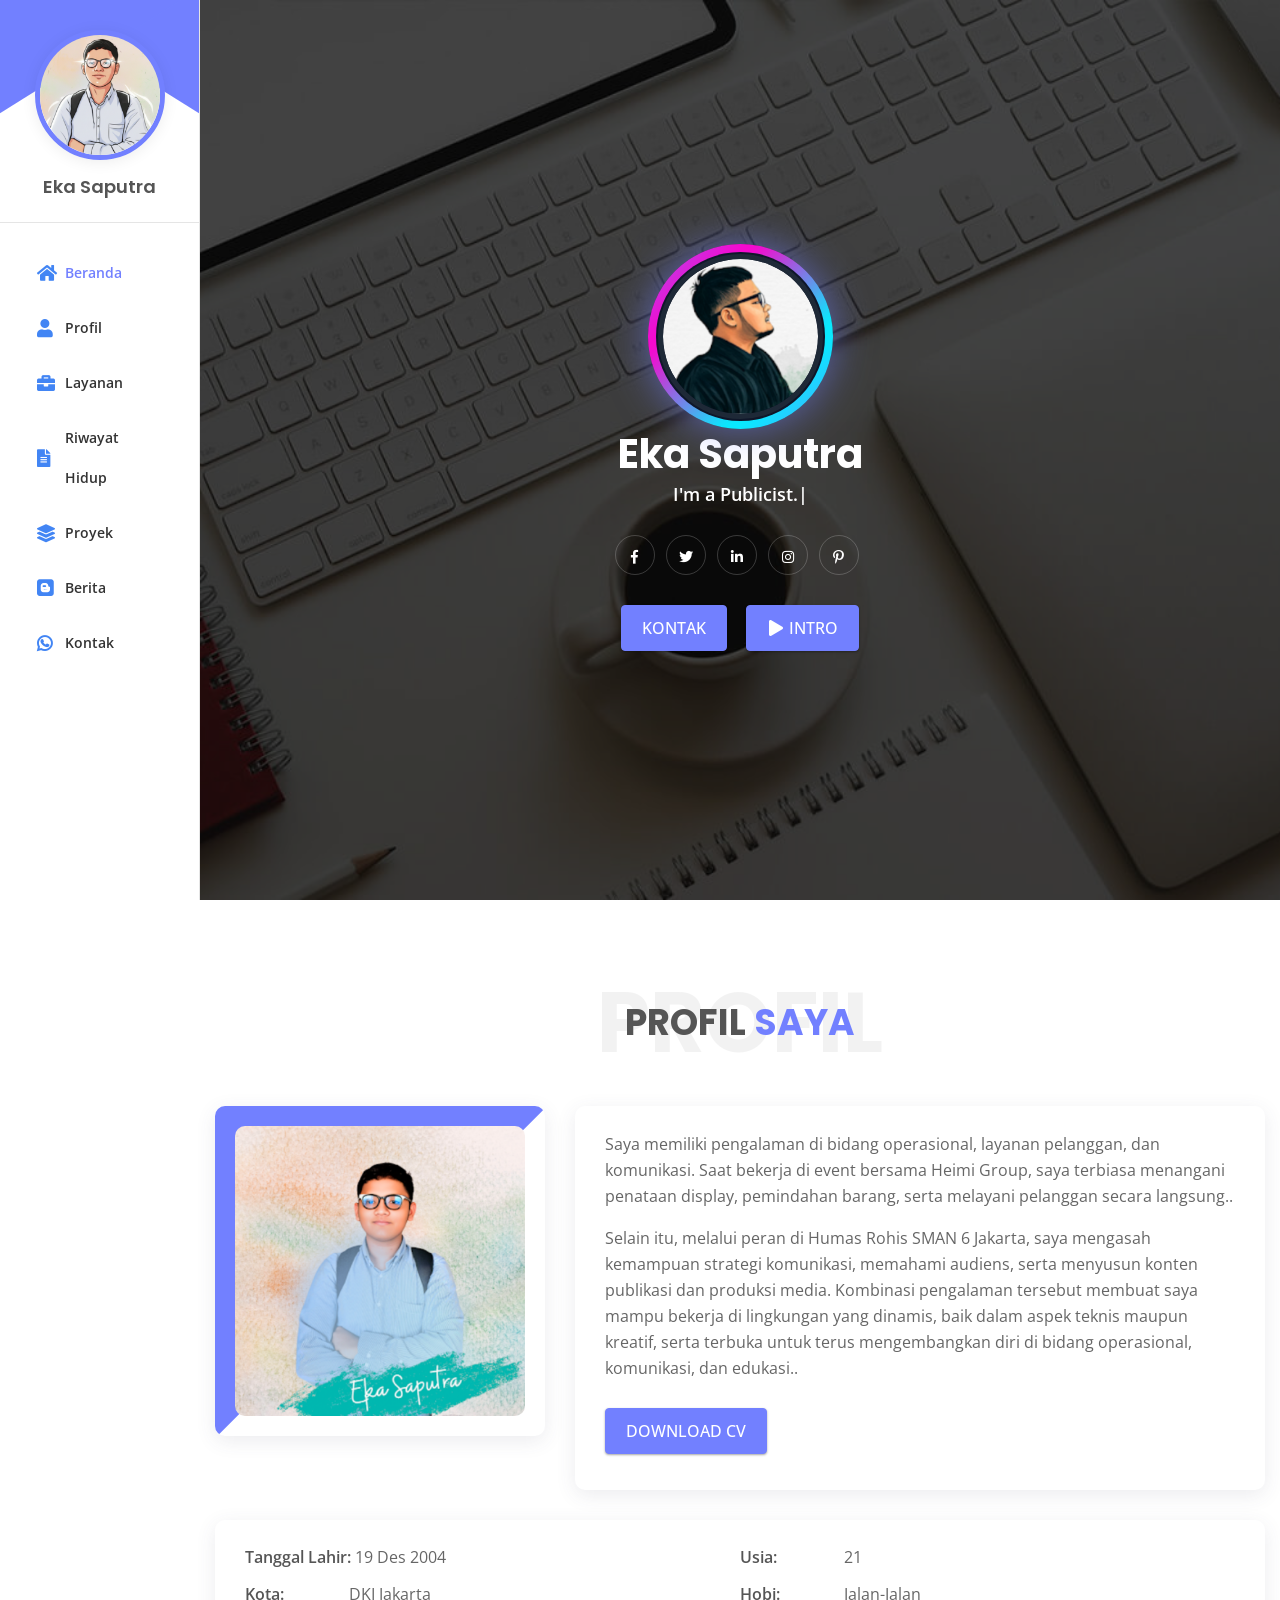
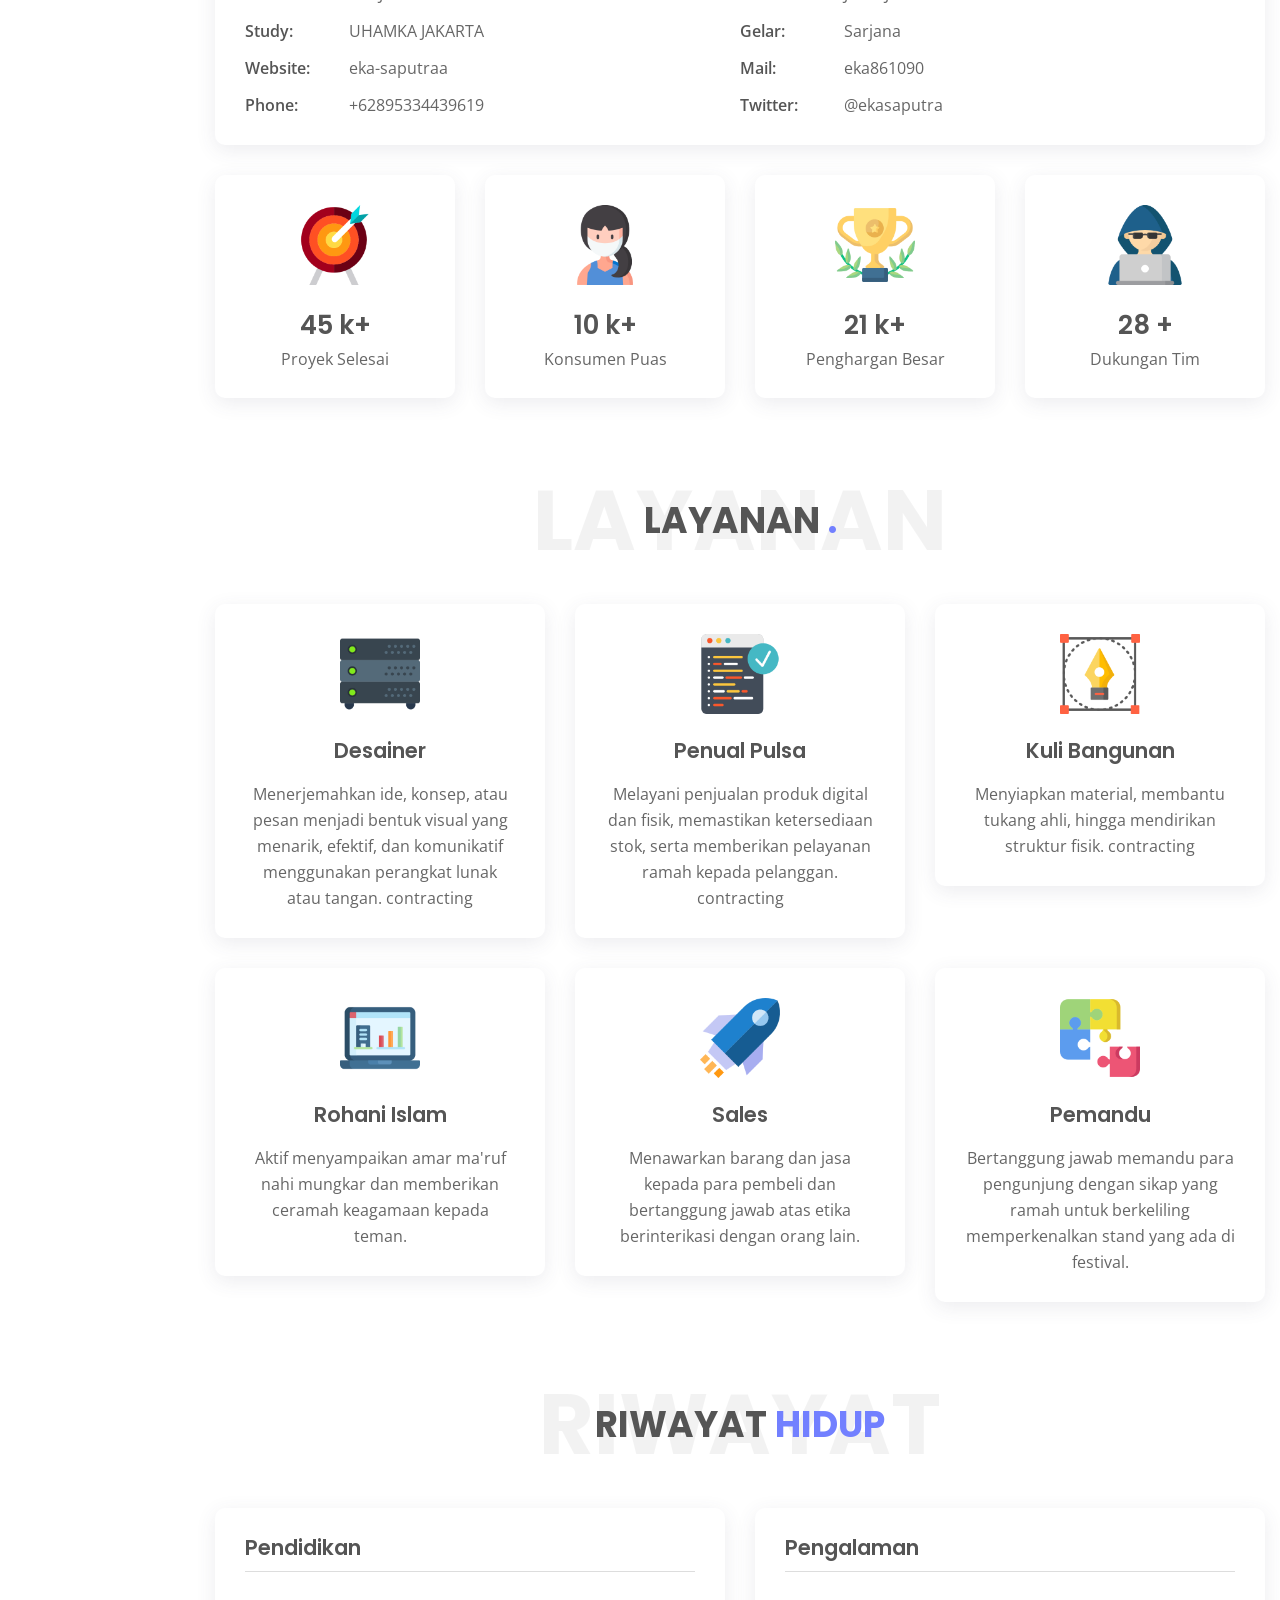
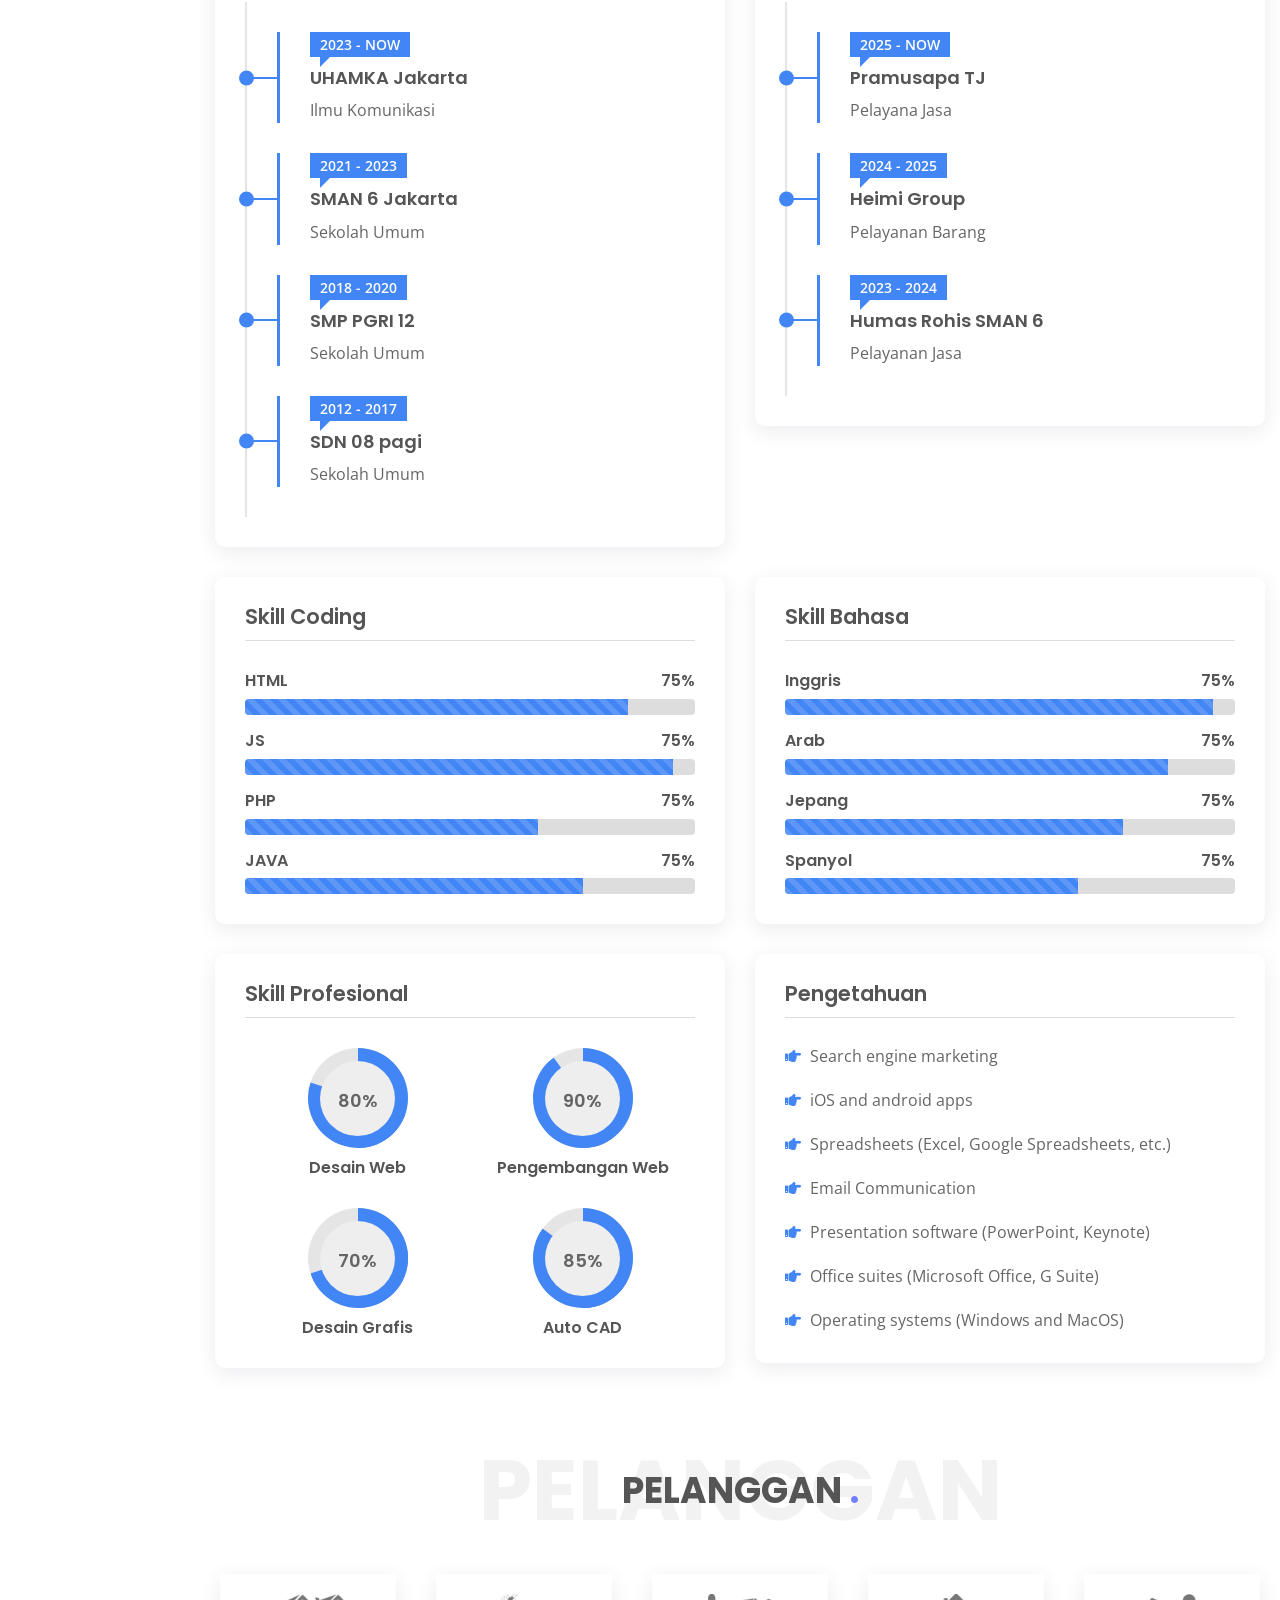
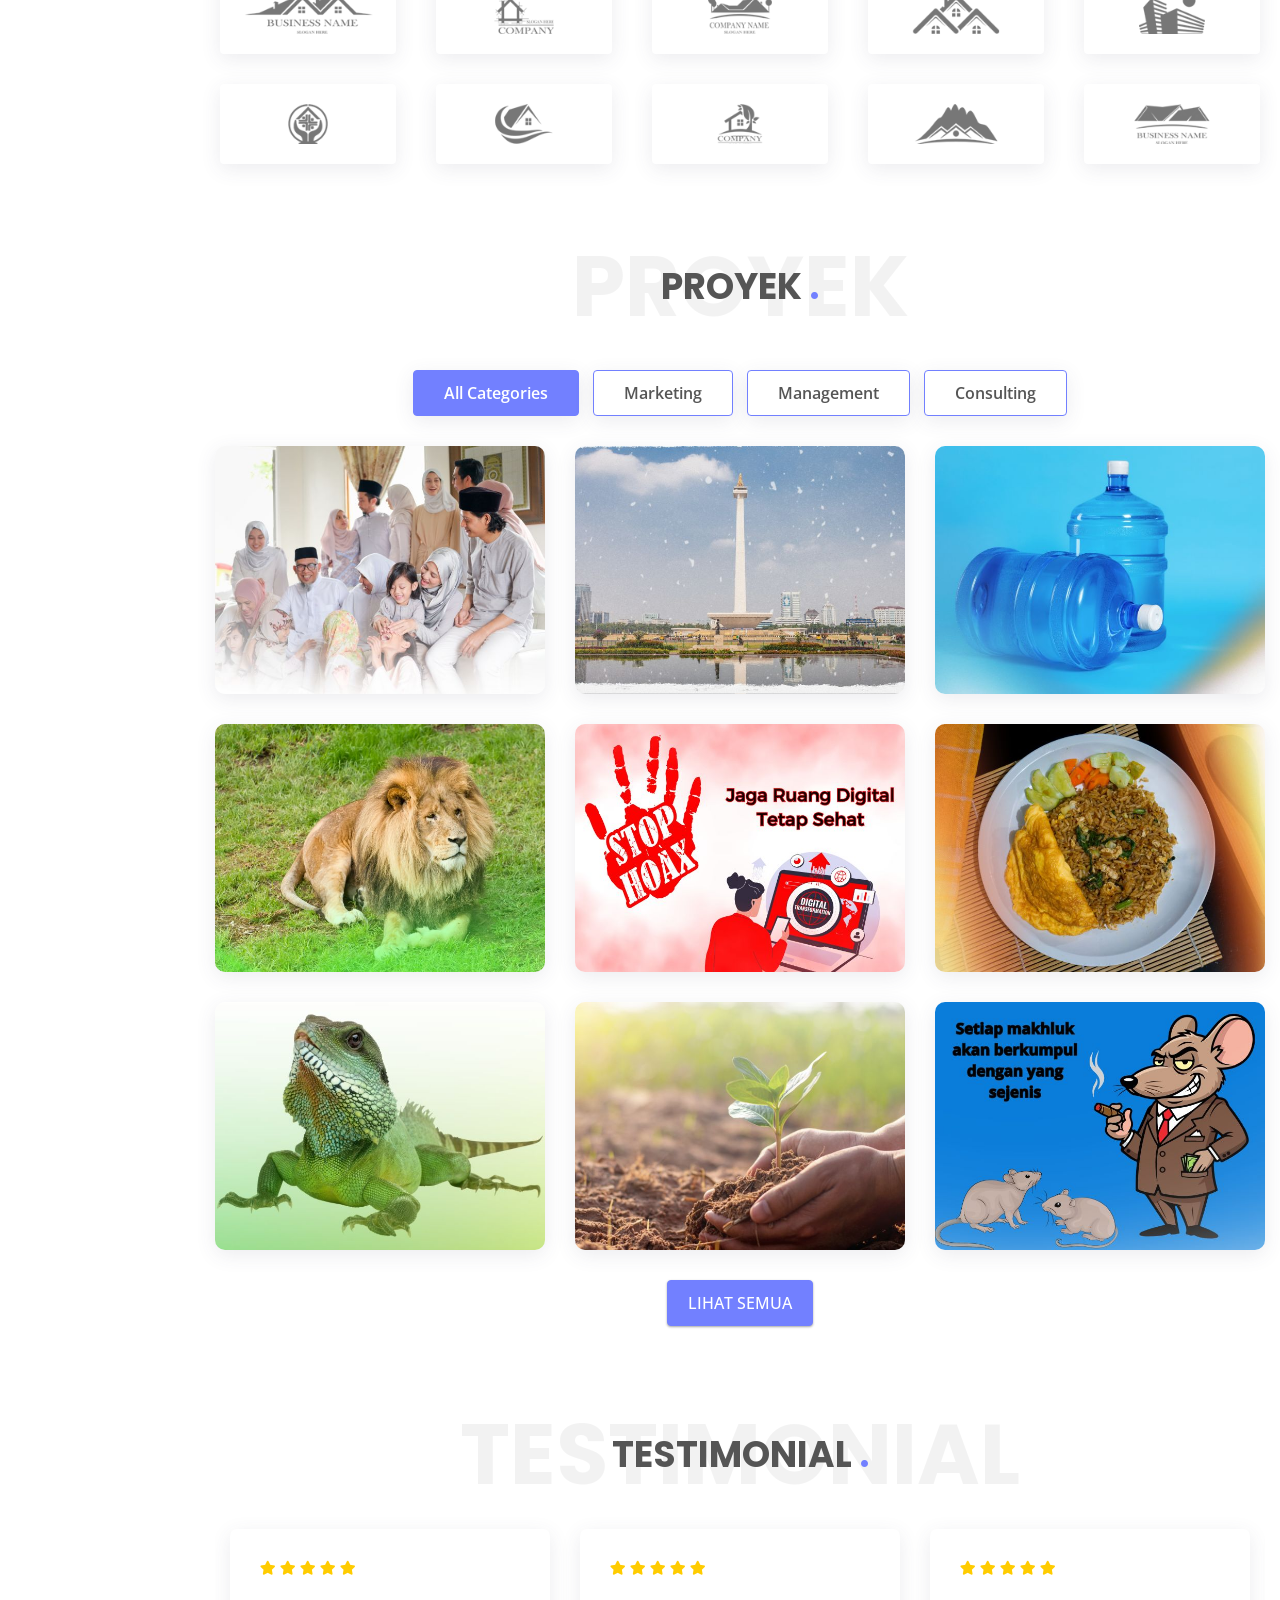
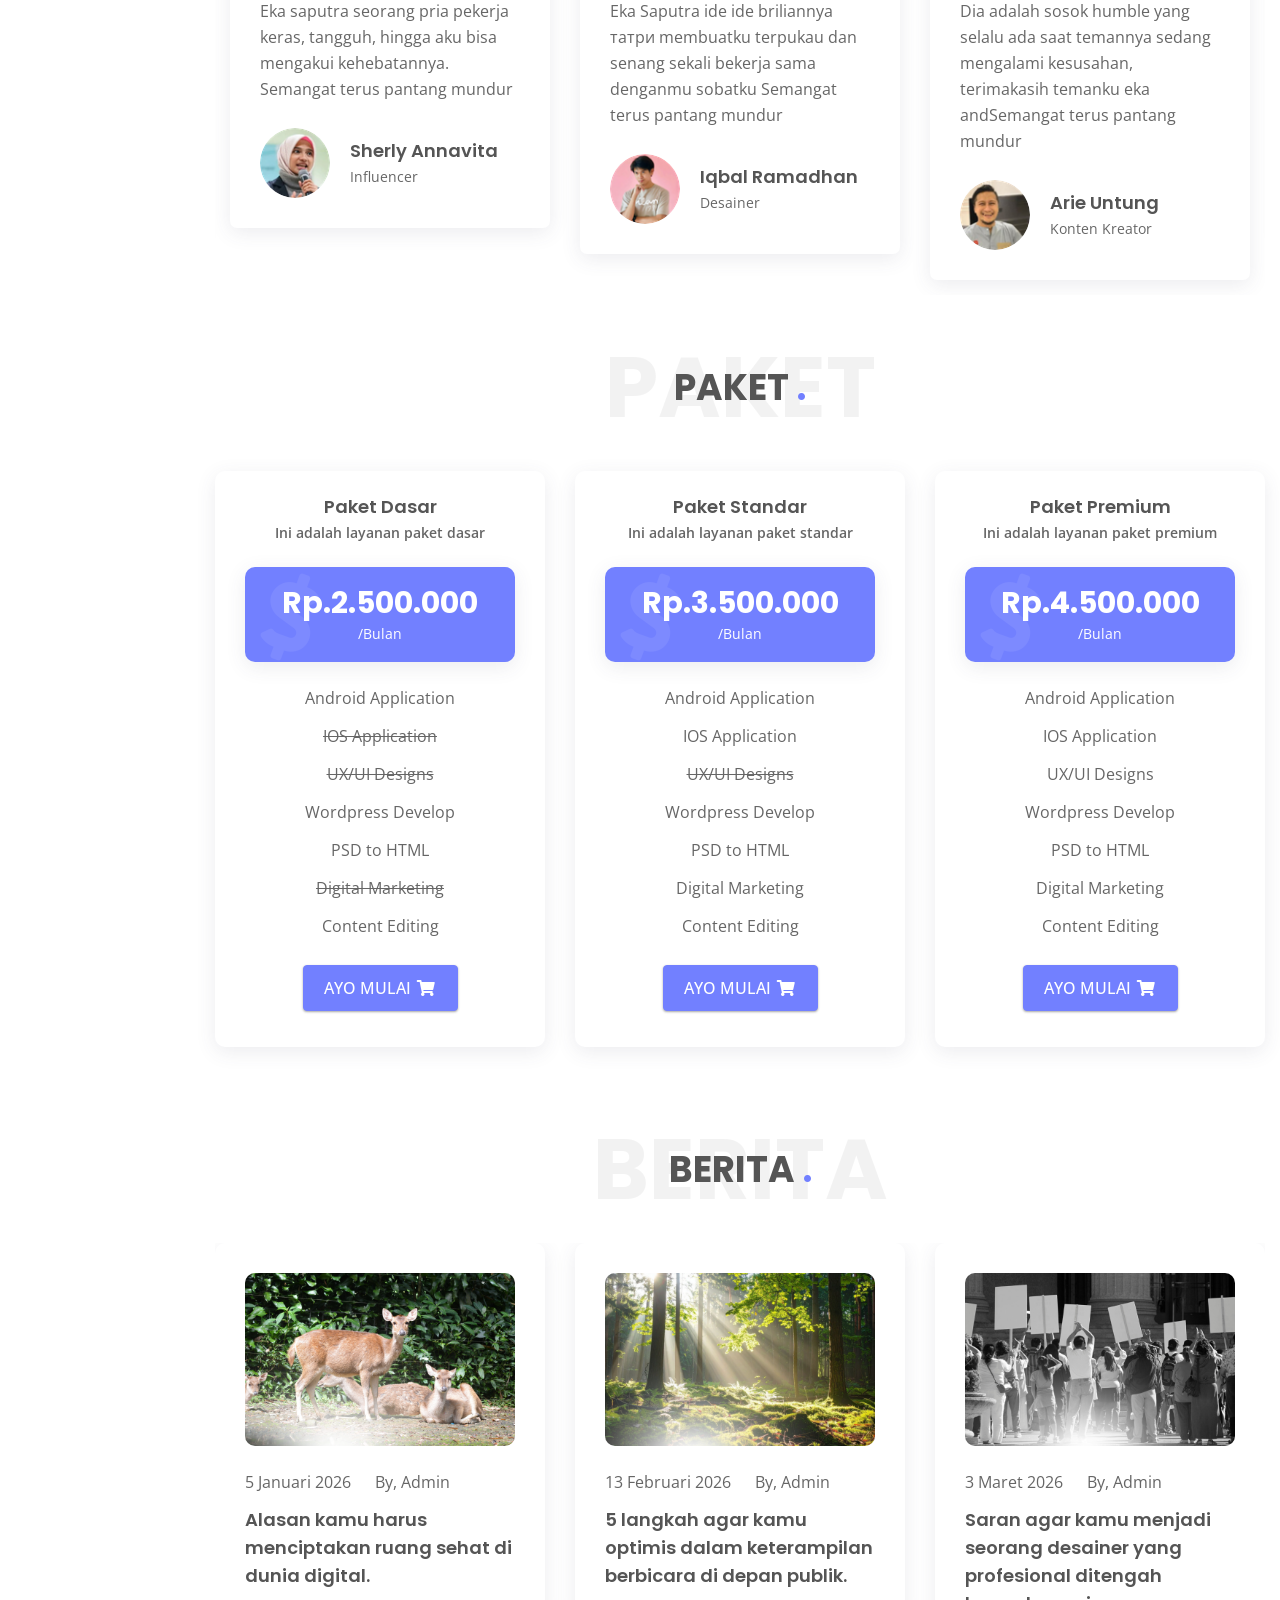
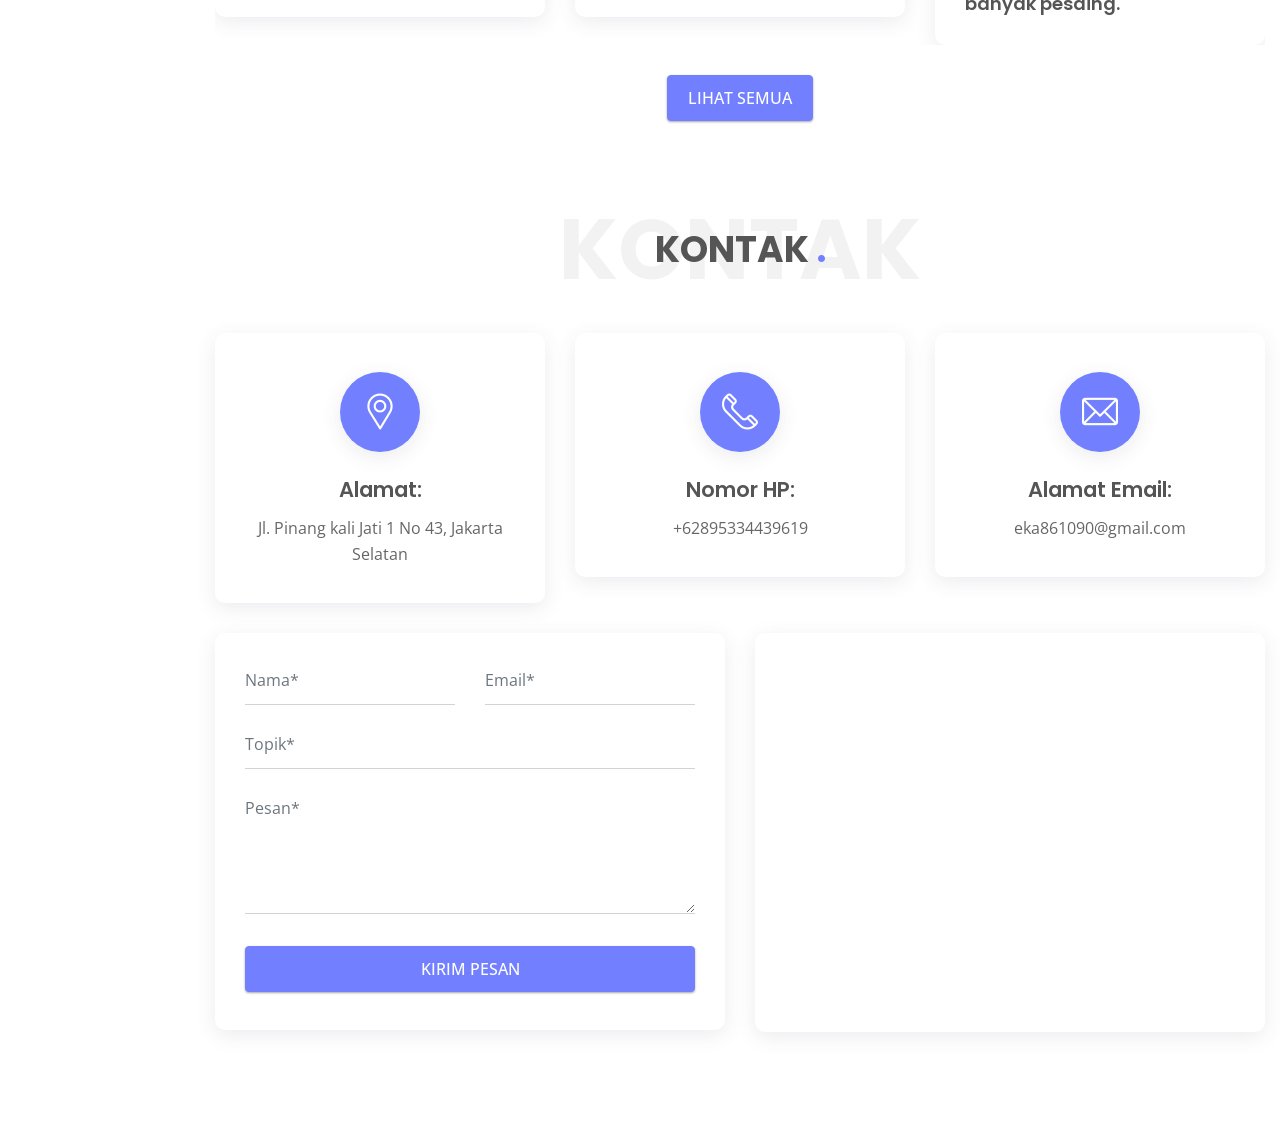
==== commit 3806d3f4: "Update index.html" ====
--- a/index.html
+++ b/index.html
@@ -794,14 +794,12 @@
 						<div class="col-lg-12">
 							<div class="project-gallery-filter d-flex justify-content-center">
 								<ul class="project-gallery-menu d-inline-block wow fadeInUp" data-wow-delay="0.3s">
-									<li class="filter active" data-filter="all">Semua Kategori</li>
-									<li class="filter" data-filter=".cat-1">Pemasaran</li>
-									<li class="filter" data-filter=".cat-2">Pengelolaan</li>
-									<li class="filter" data-filter=".cat-3">Konsultasi</li>
+									<li class="filter active" data-filter="all">All Categories</li>
+									<li class="filter" data-filter=".cat-1">Marketing</li>
+									<li class="filter" data-filter=".cat-2">Management</li>
+									<li class="filter" data-filter=".cat-3">Consulting</li>
 								</ul>
 							</div>
-						</div>
-					</div>
 	
 							<div class="row project-gallery-item">
 	
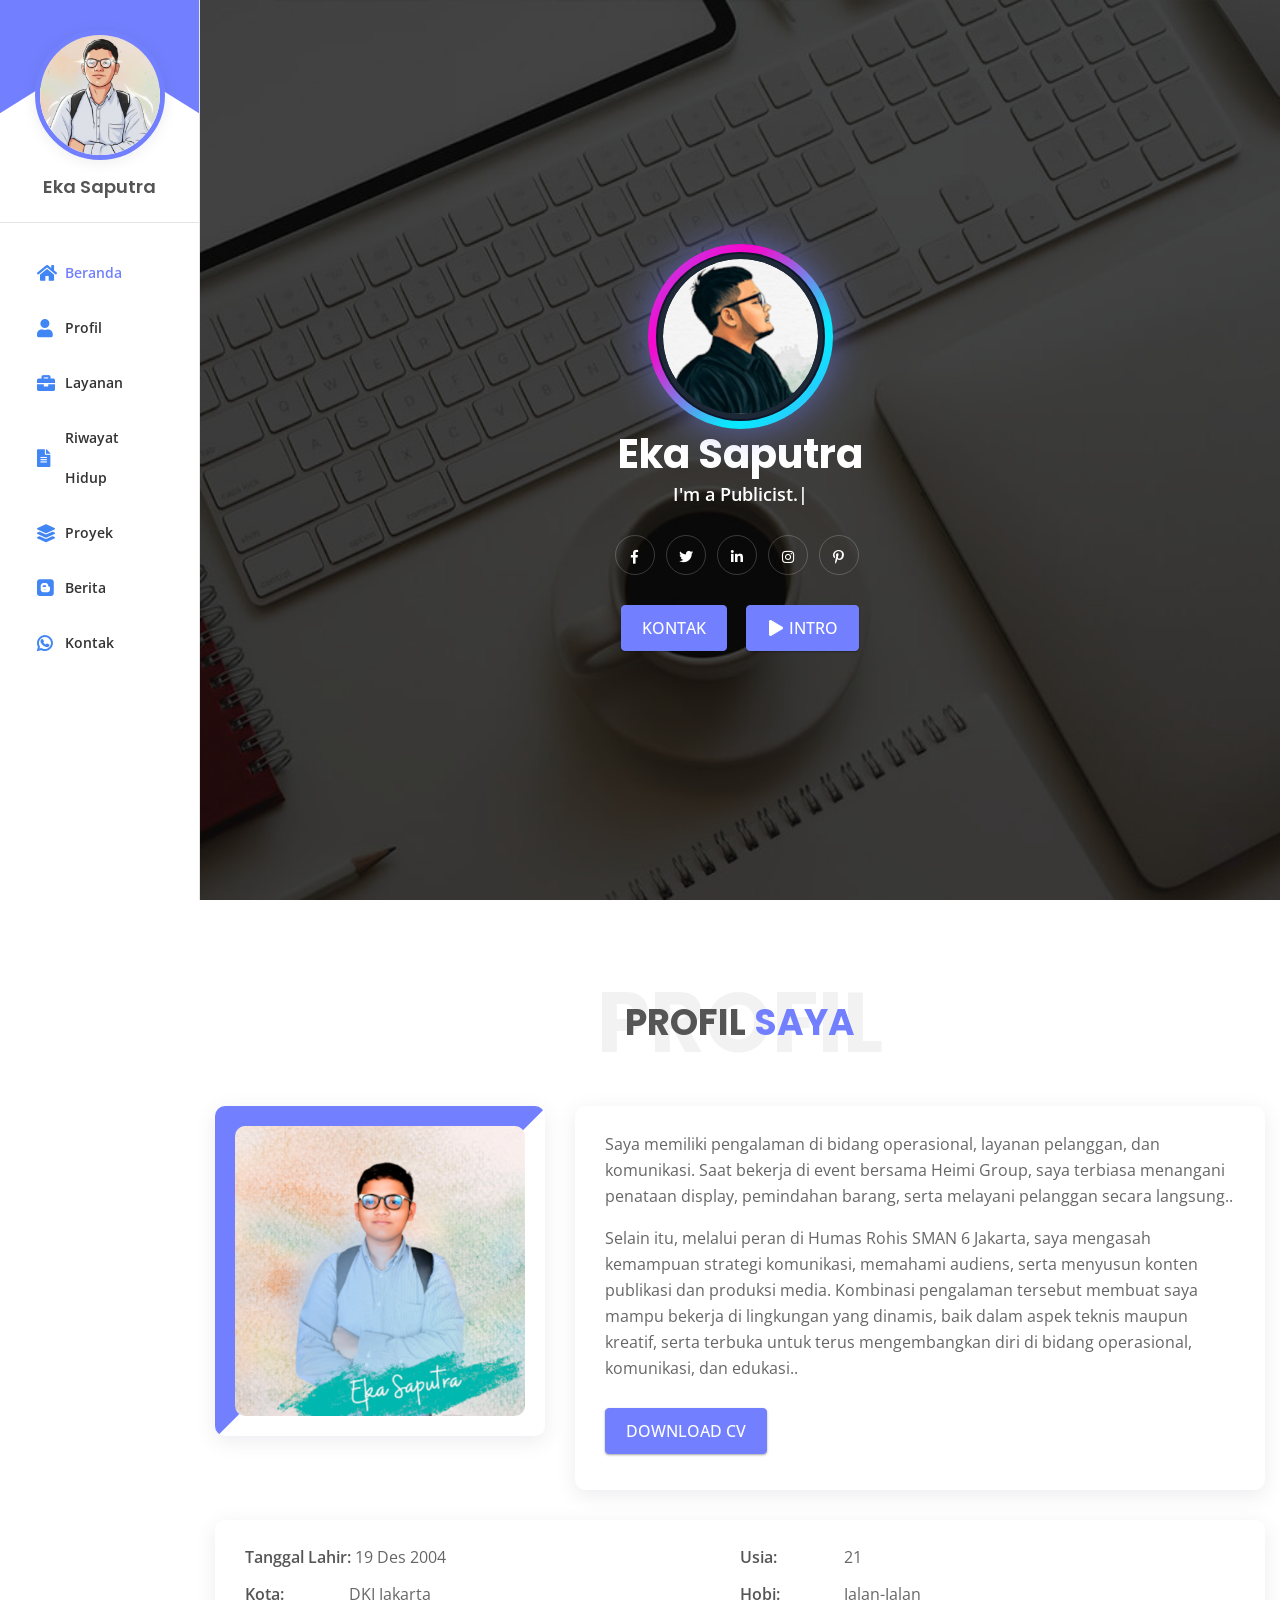
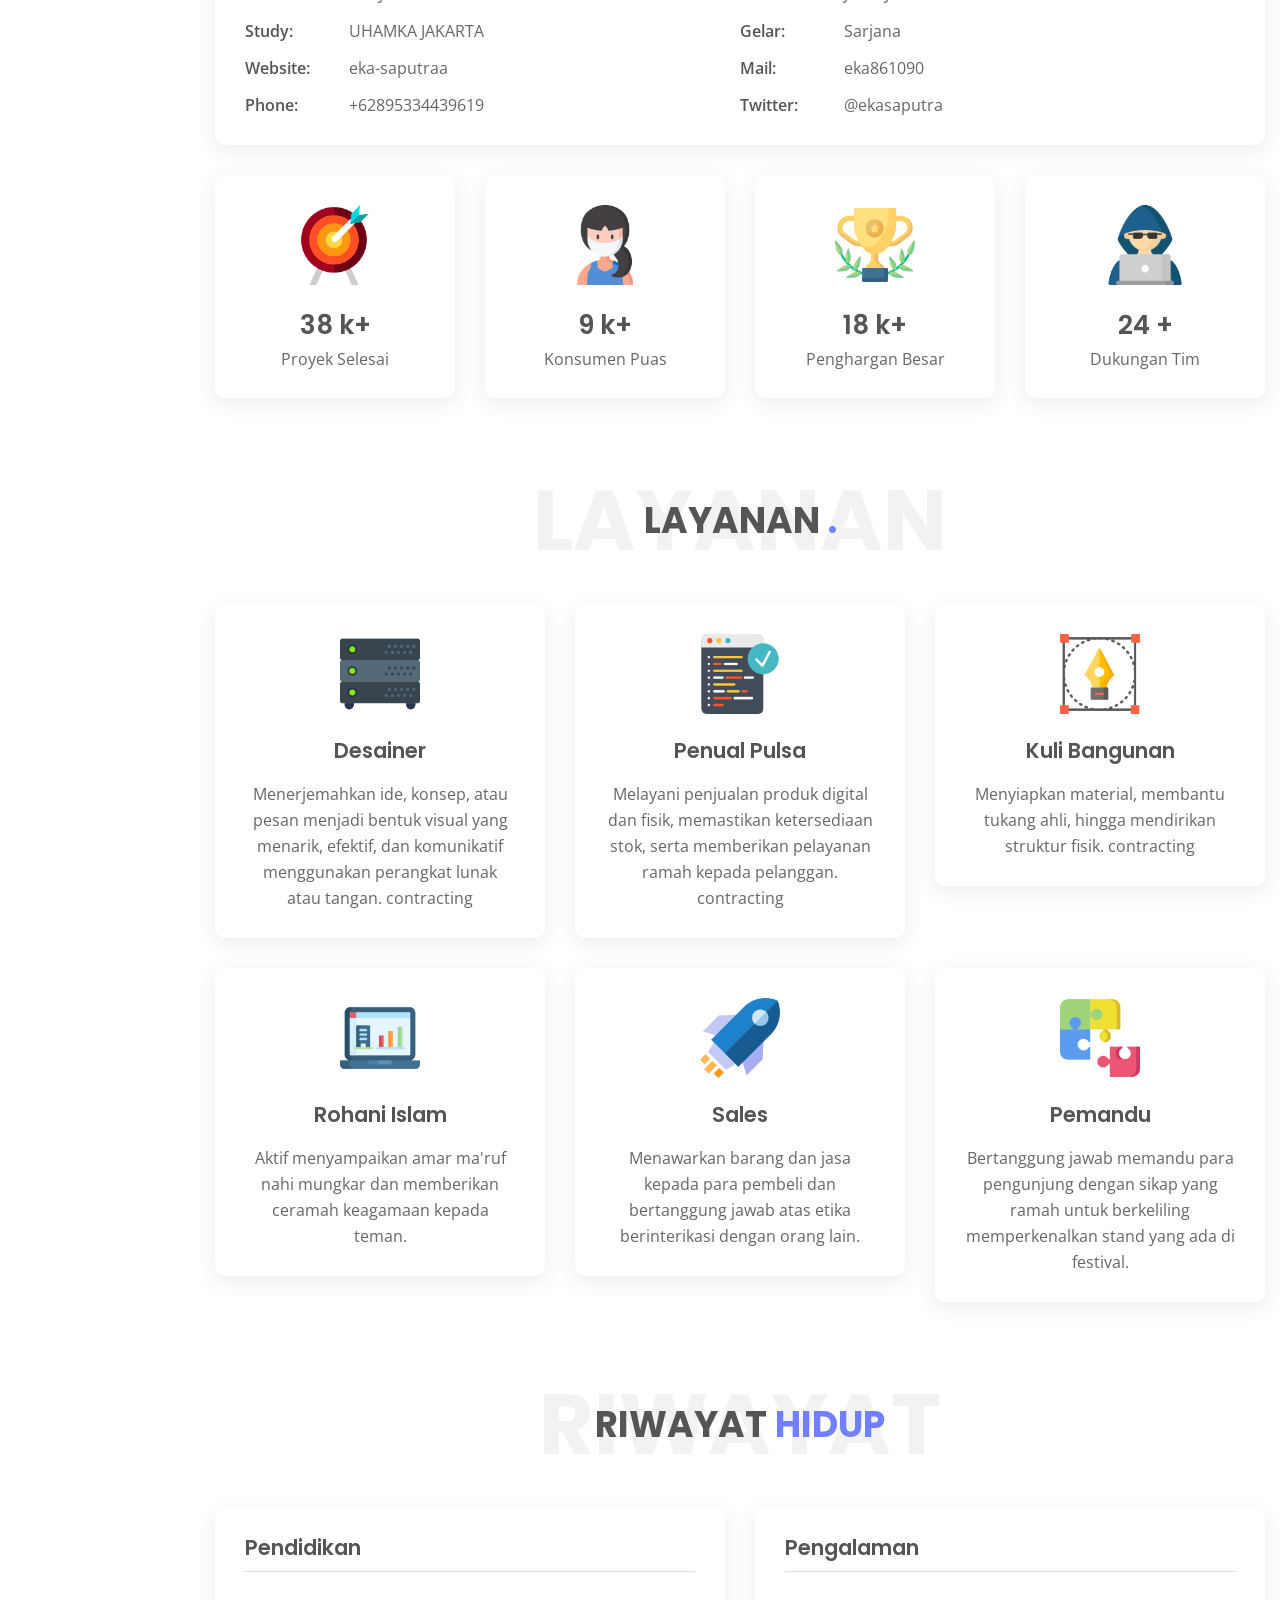
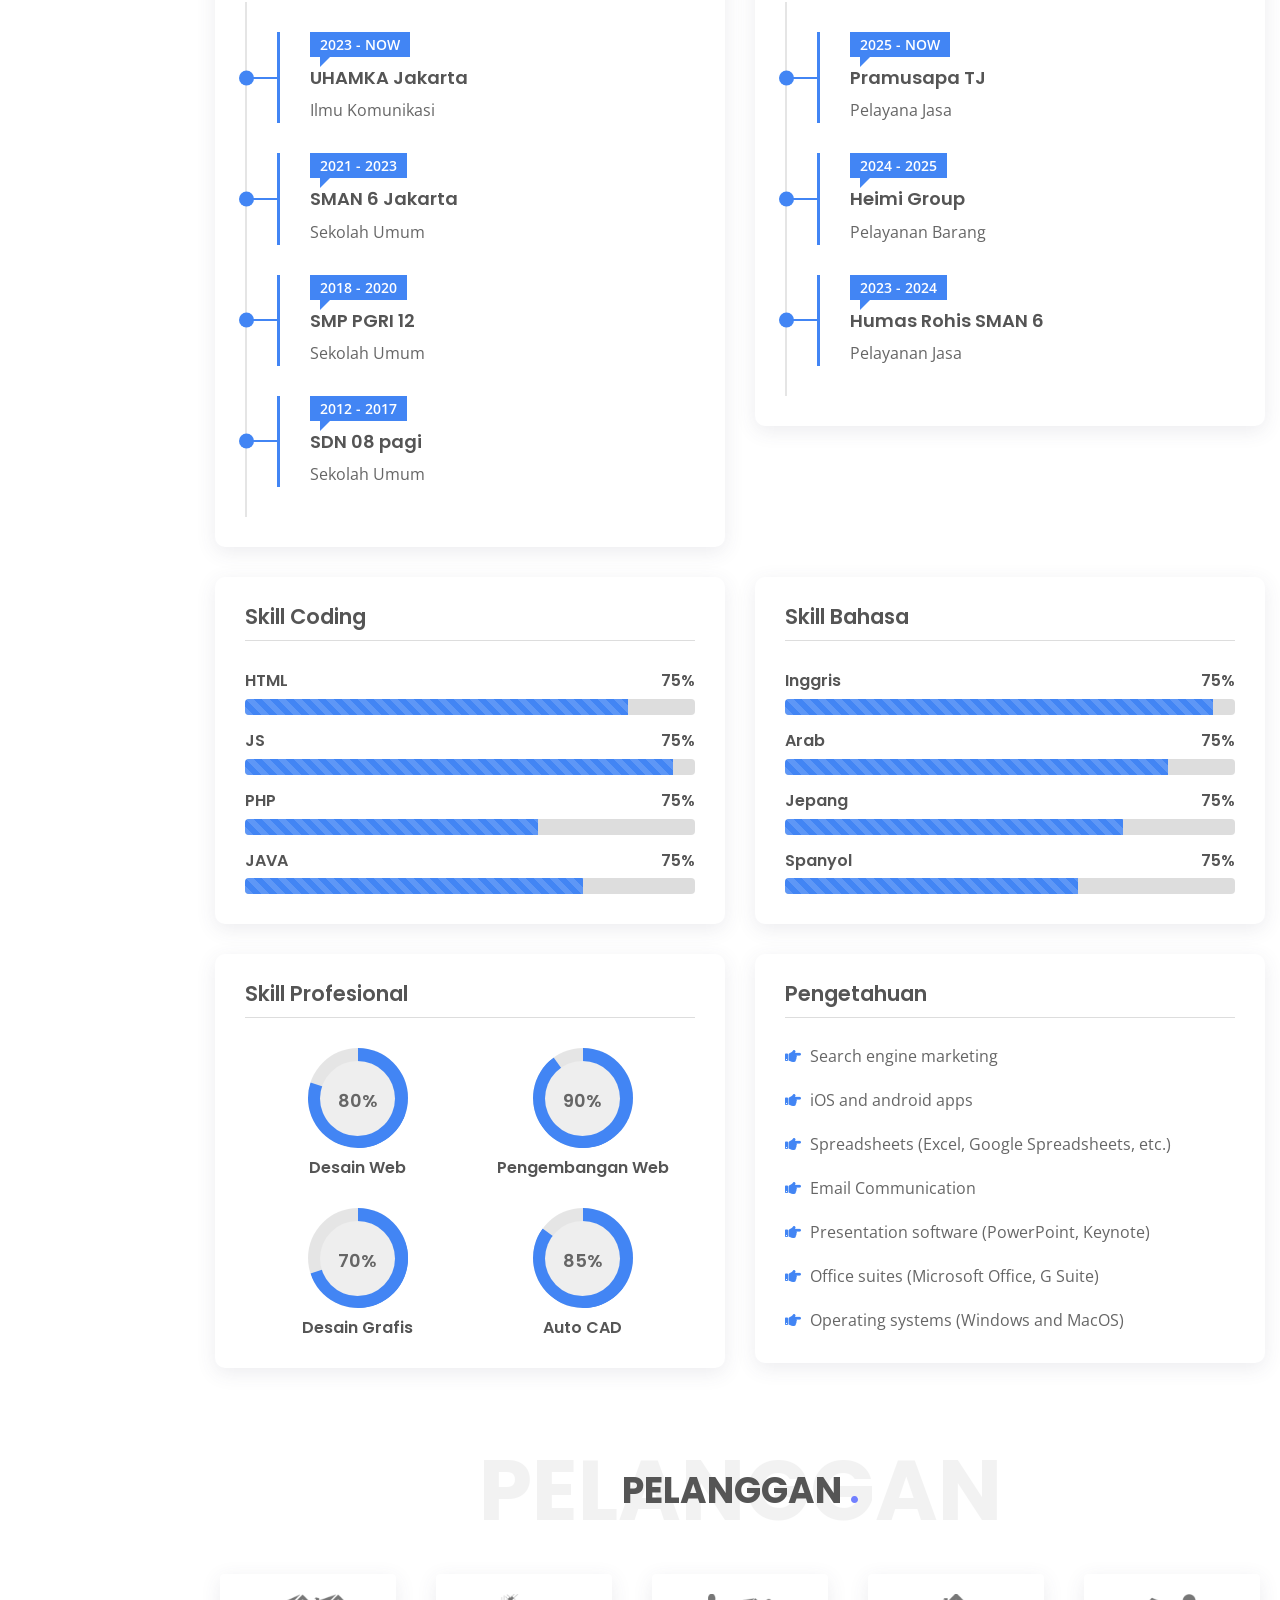
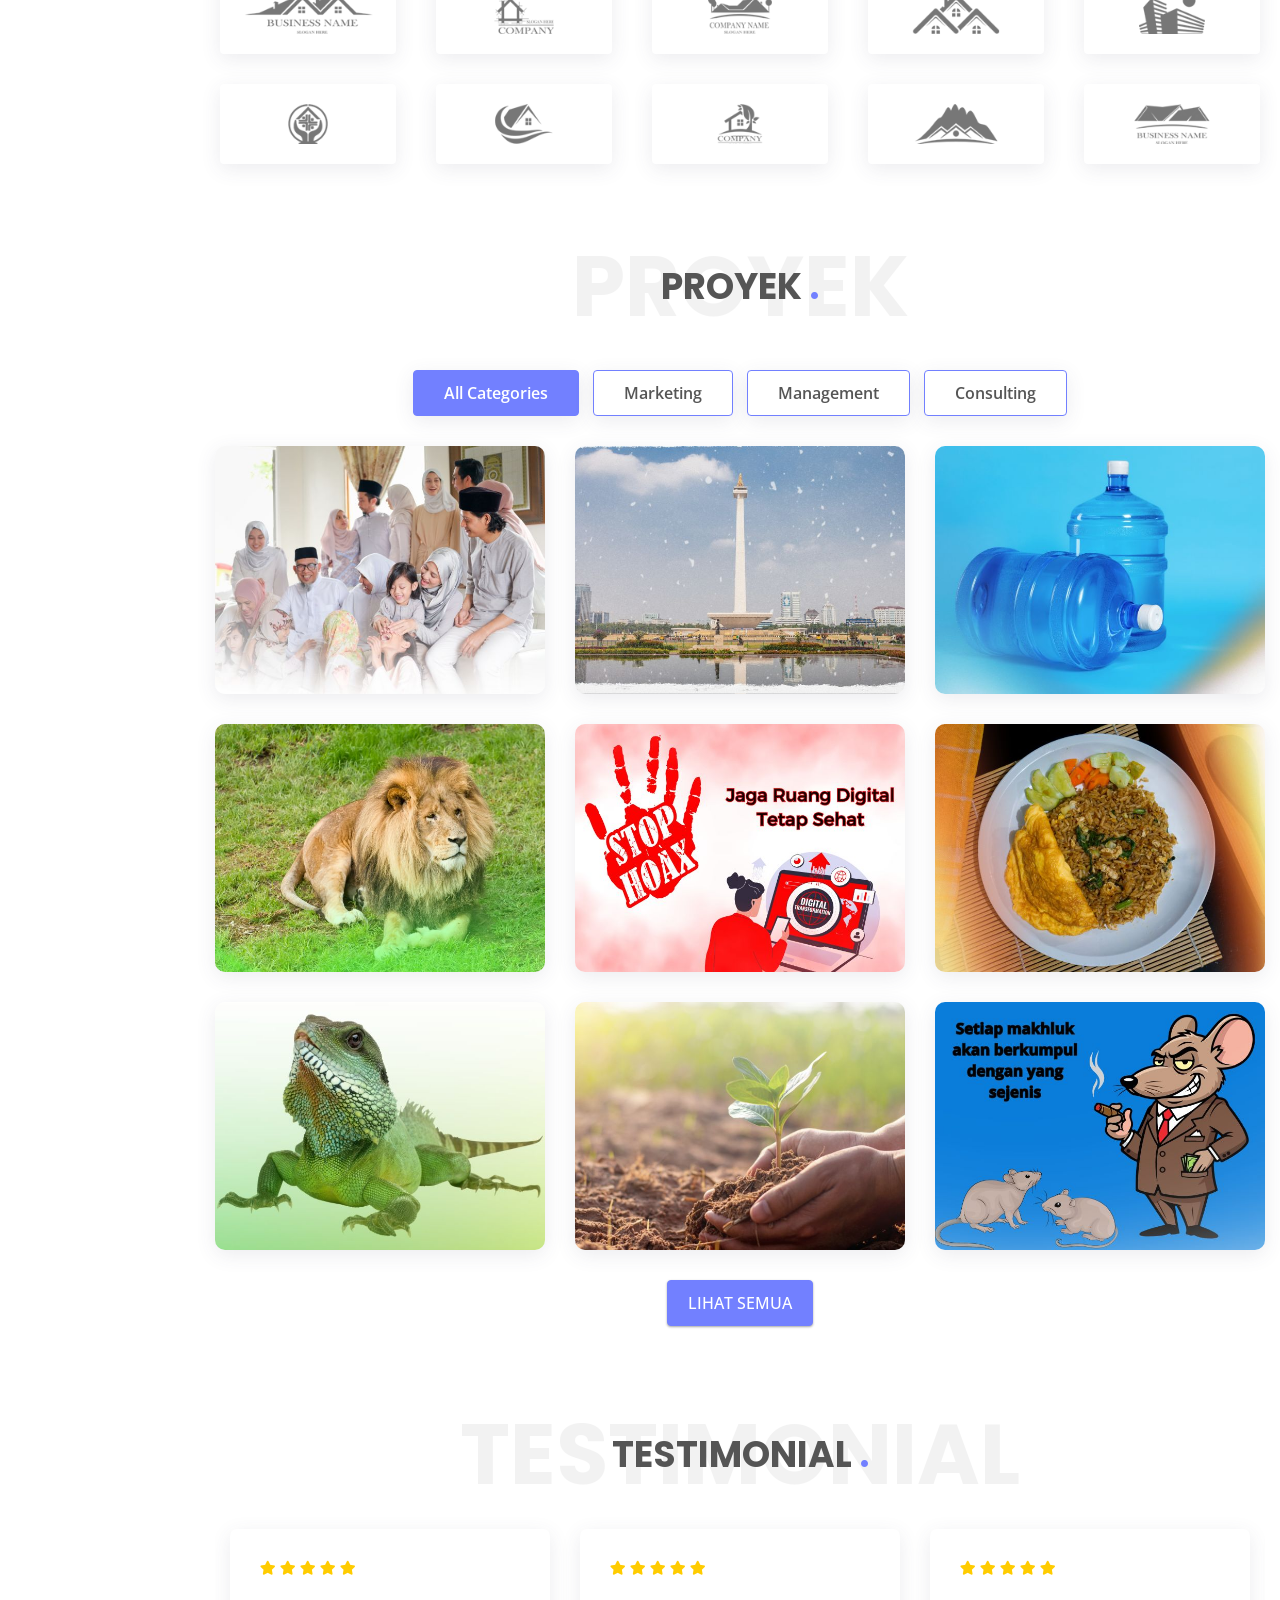
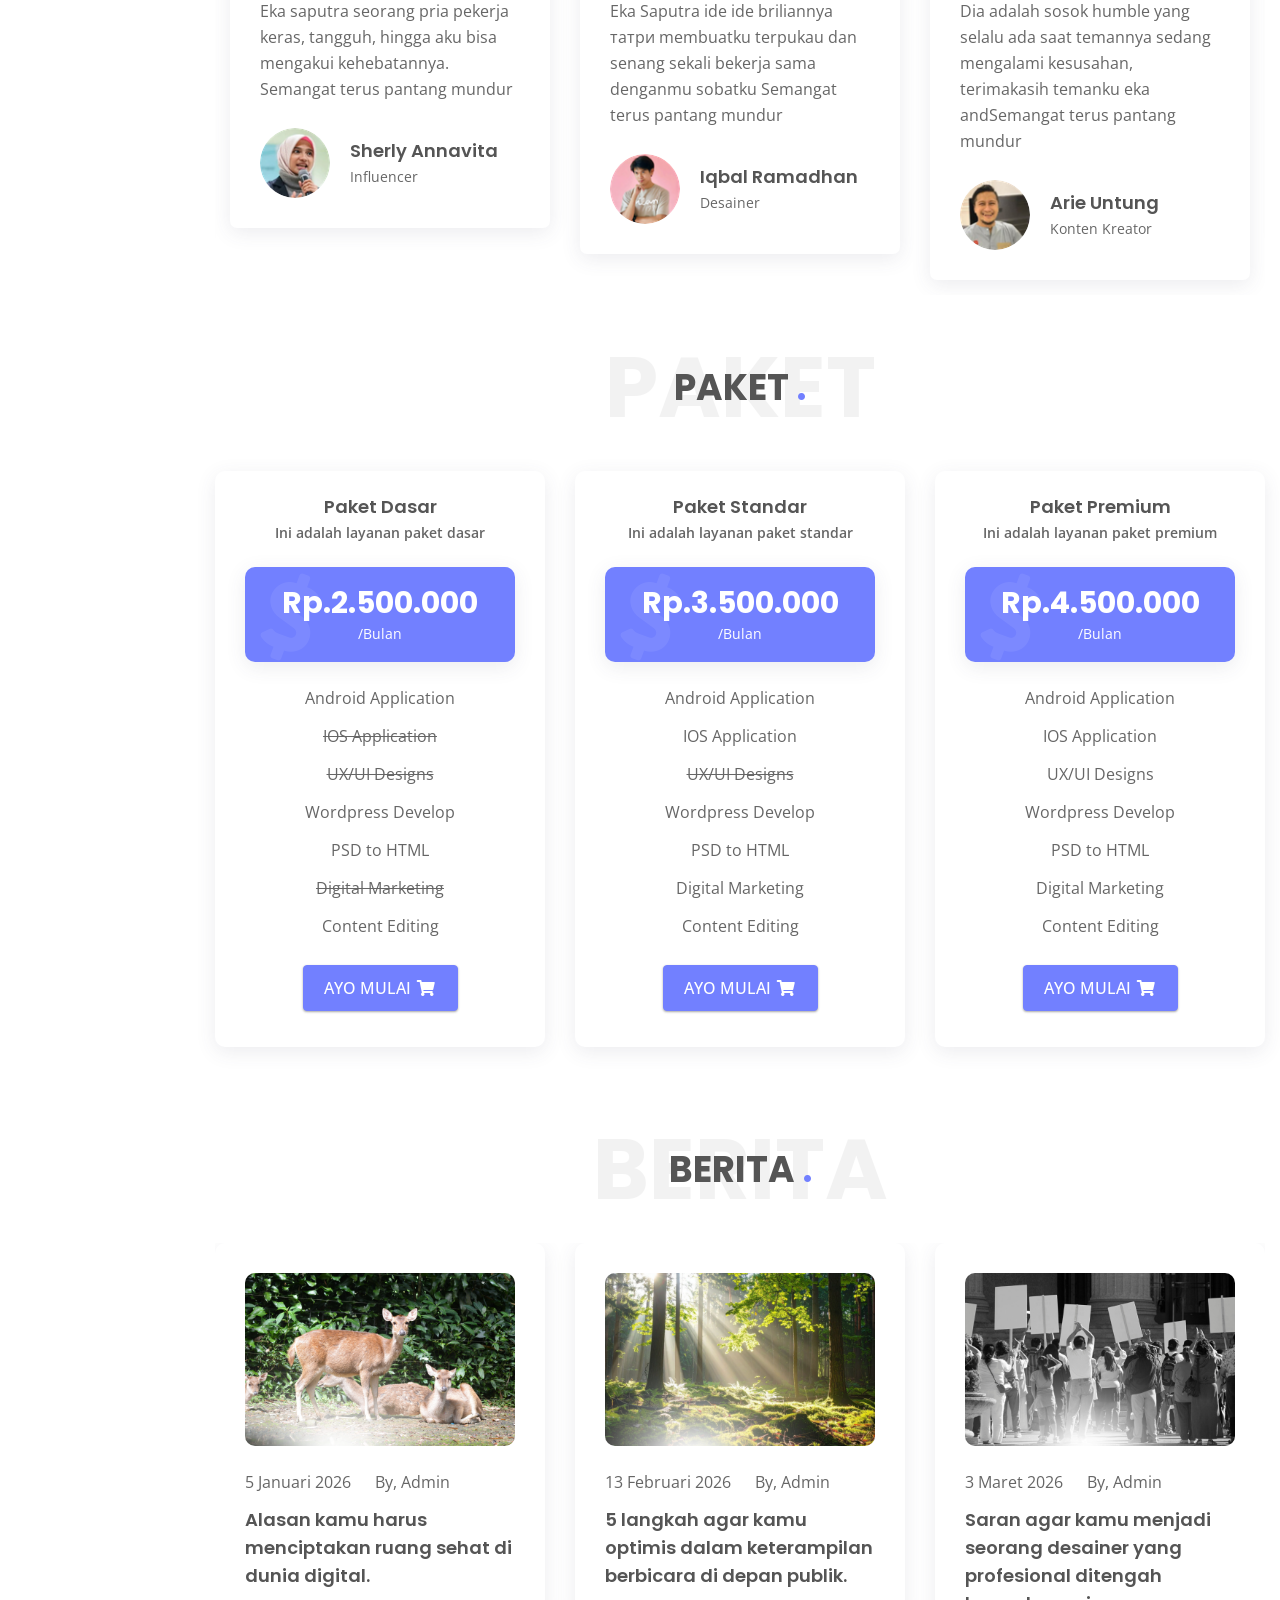
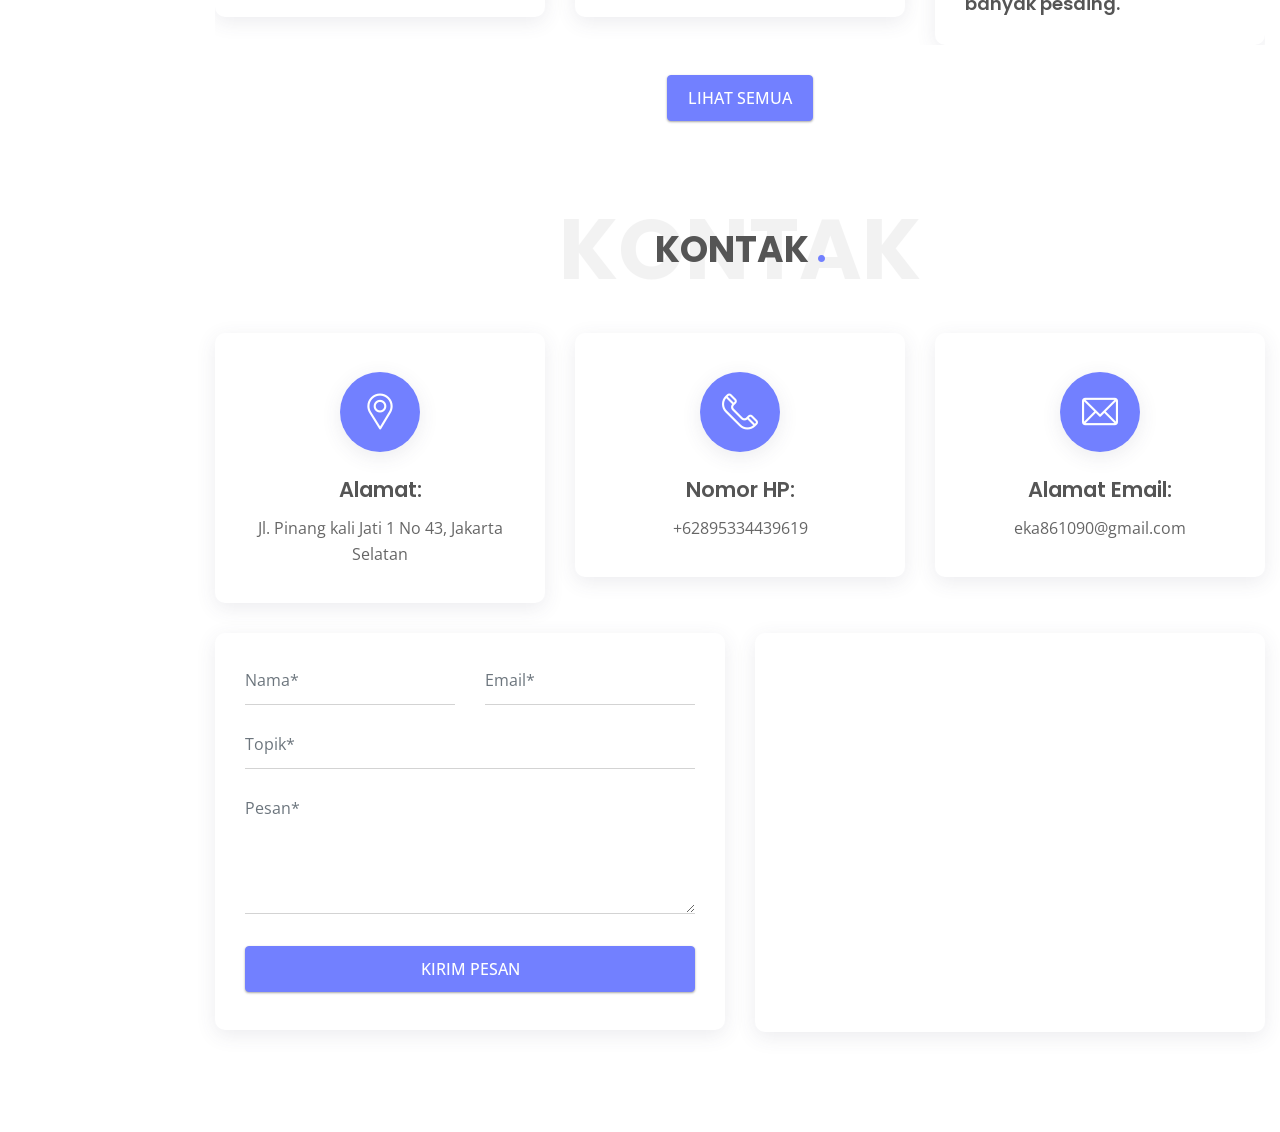
==== commit 38a2aaad: "Update index.html" ====
--- a/index.html
+++ b/index.html
@@ -73,7 +73,7 @@
 					<a href="#blog" class="wow fadeInUp" data-wow-delay="0.4s"><i class="fab fa-blogger"></i>Berita</a>
 				</li>
 				<li>
-					<a href="https://wa.me/62895334439619" class="wow fadeInUp" data-wow-delay="0.4s"><i class="fab fa-whatsapp"></i>Kontak</a>
+					<a href="#contact" class="wow fadeInUp" data-wow-delay="0.4s"><i class="fab fa-whatsapp"></i>Kontak</a>
 				</li>
 			</ul>
 		</div>
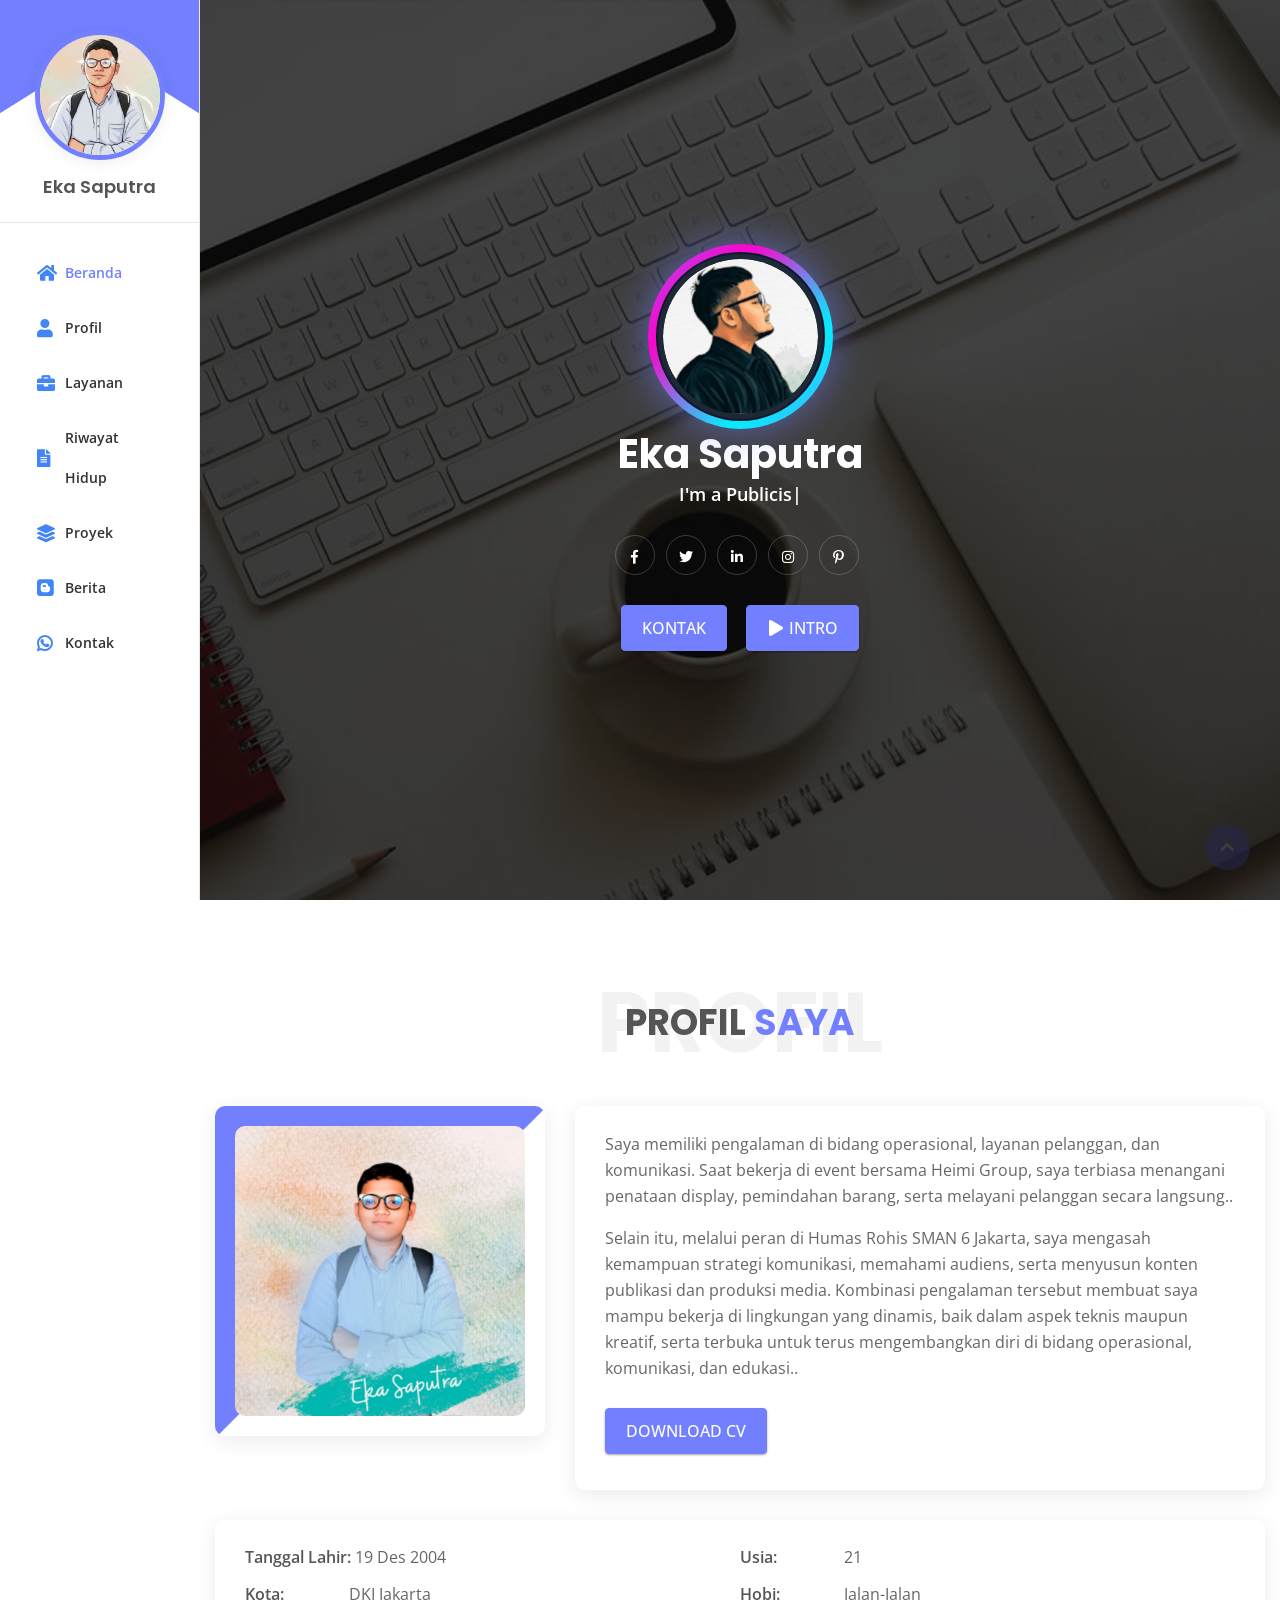
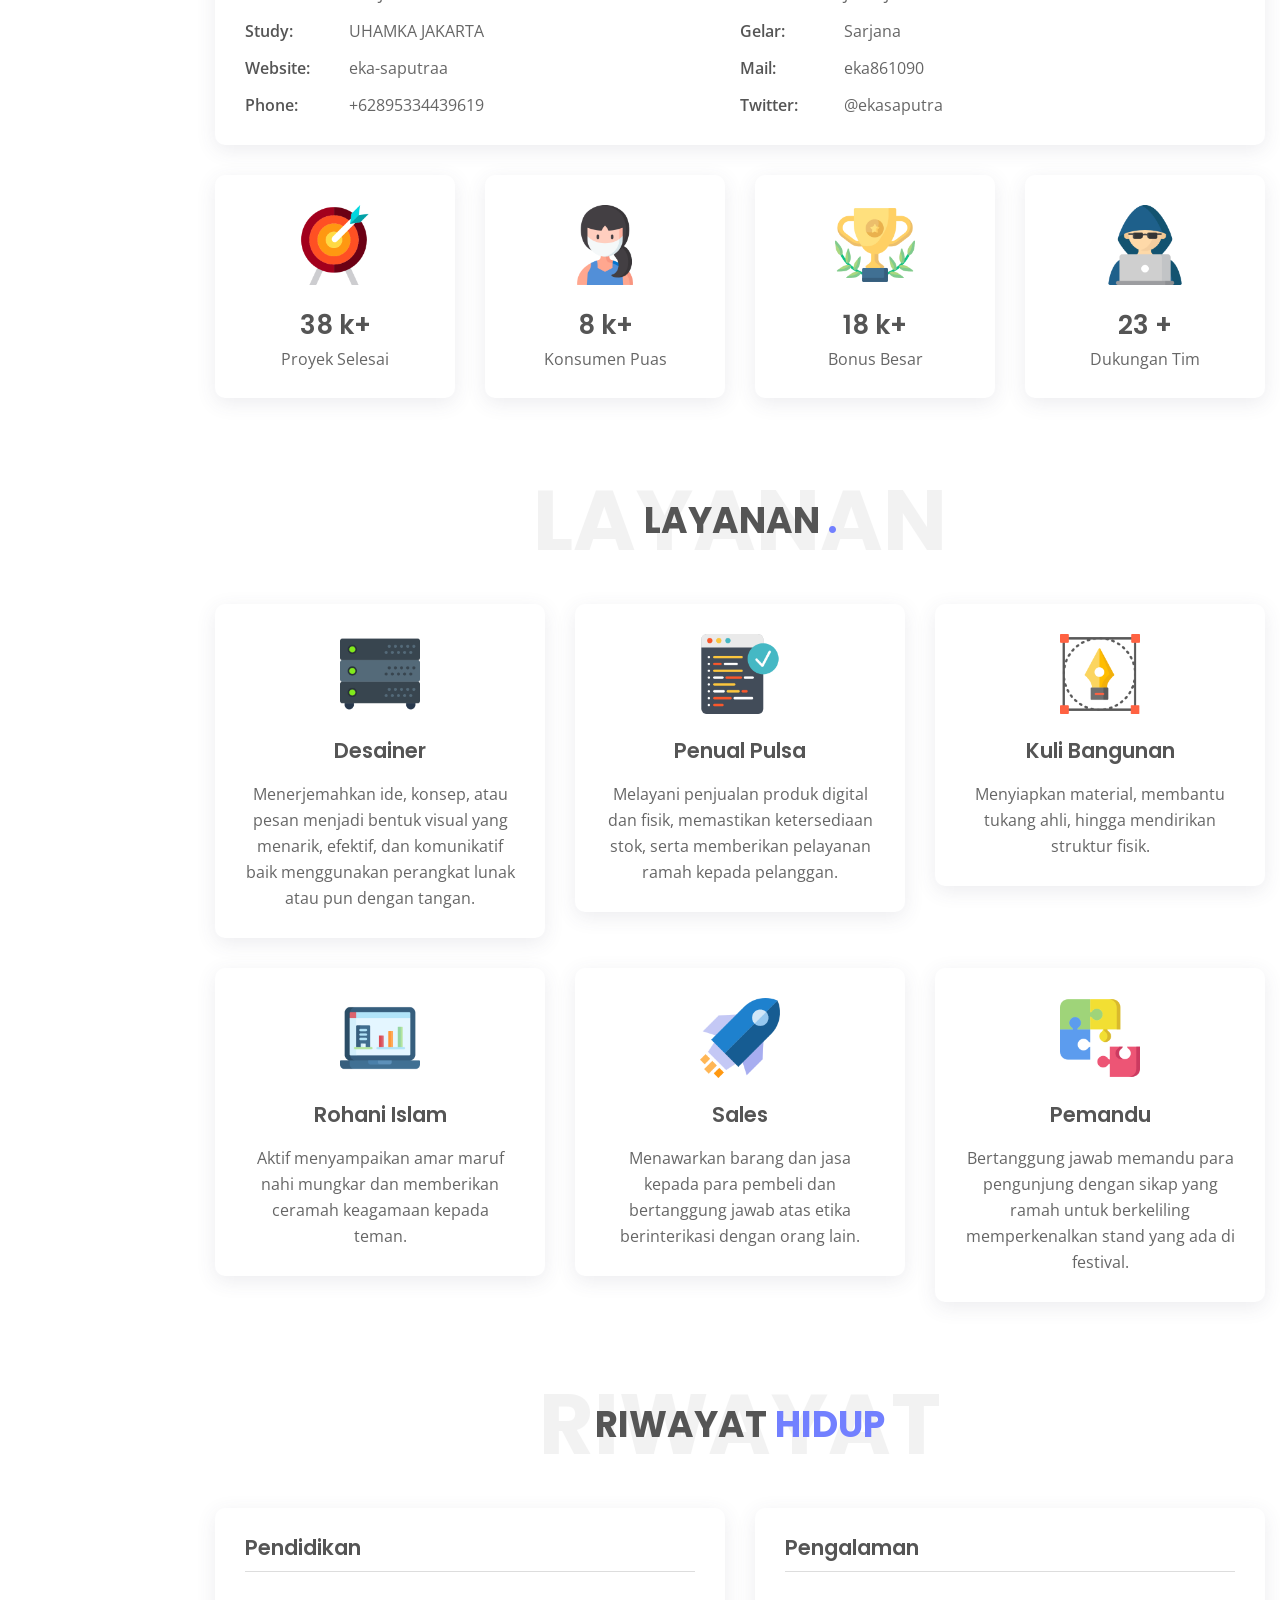
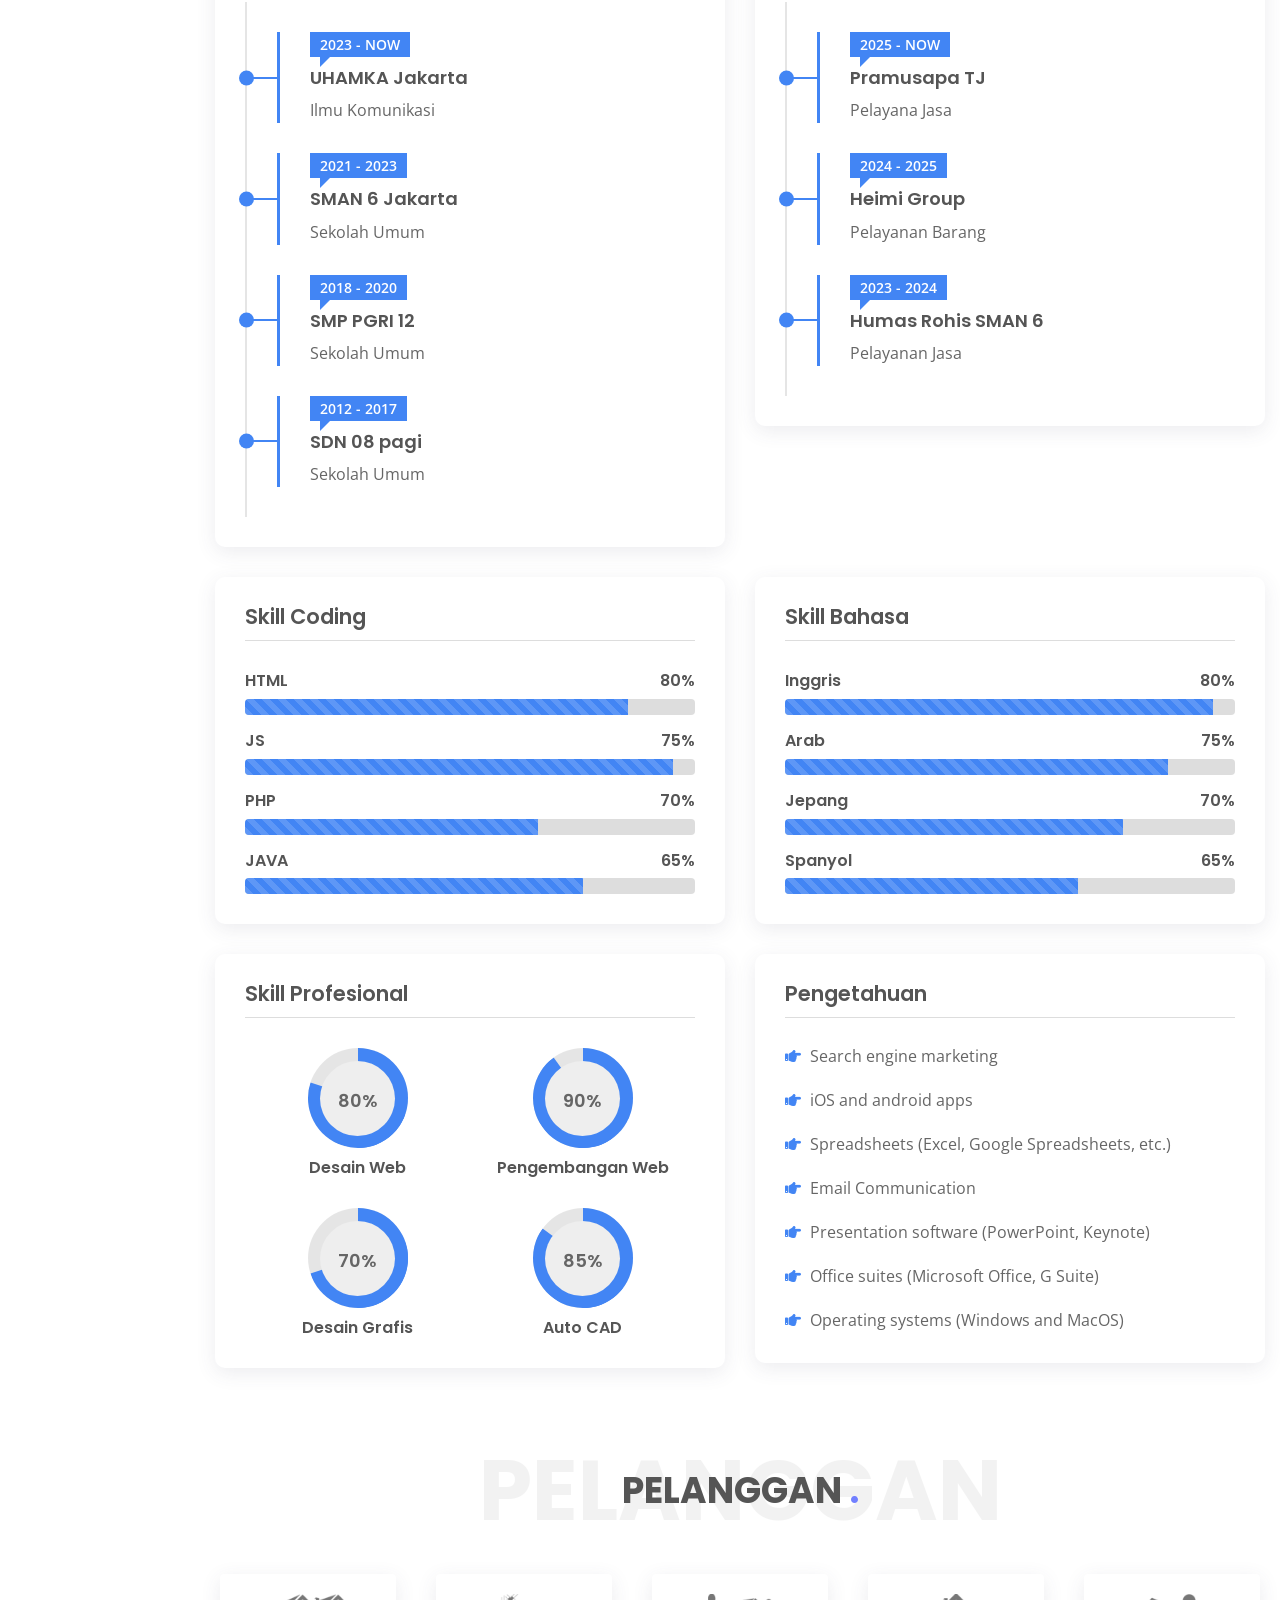
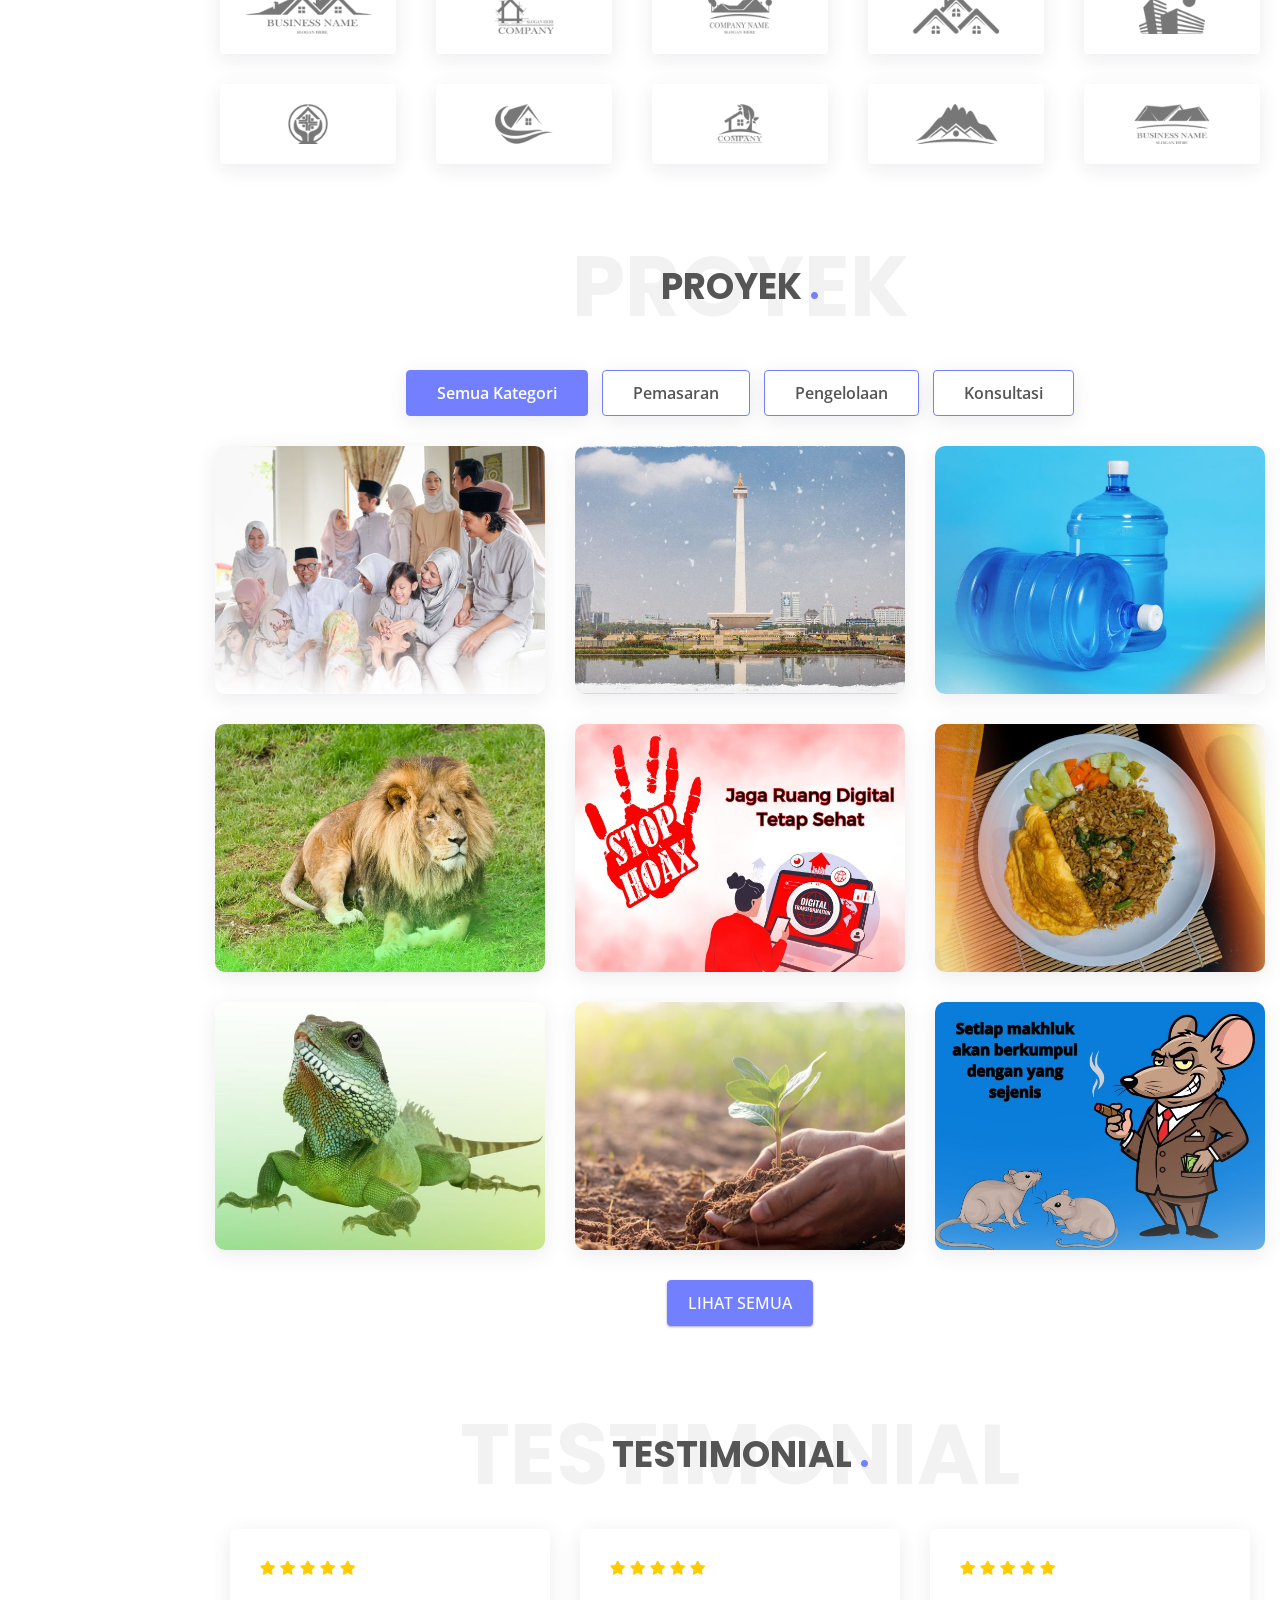
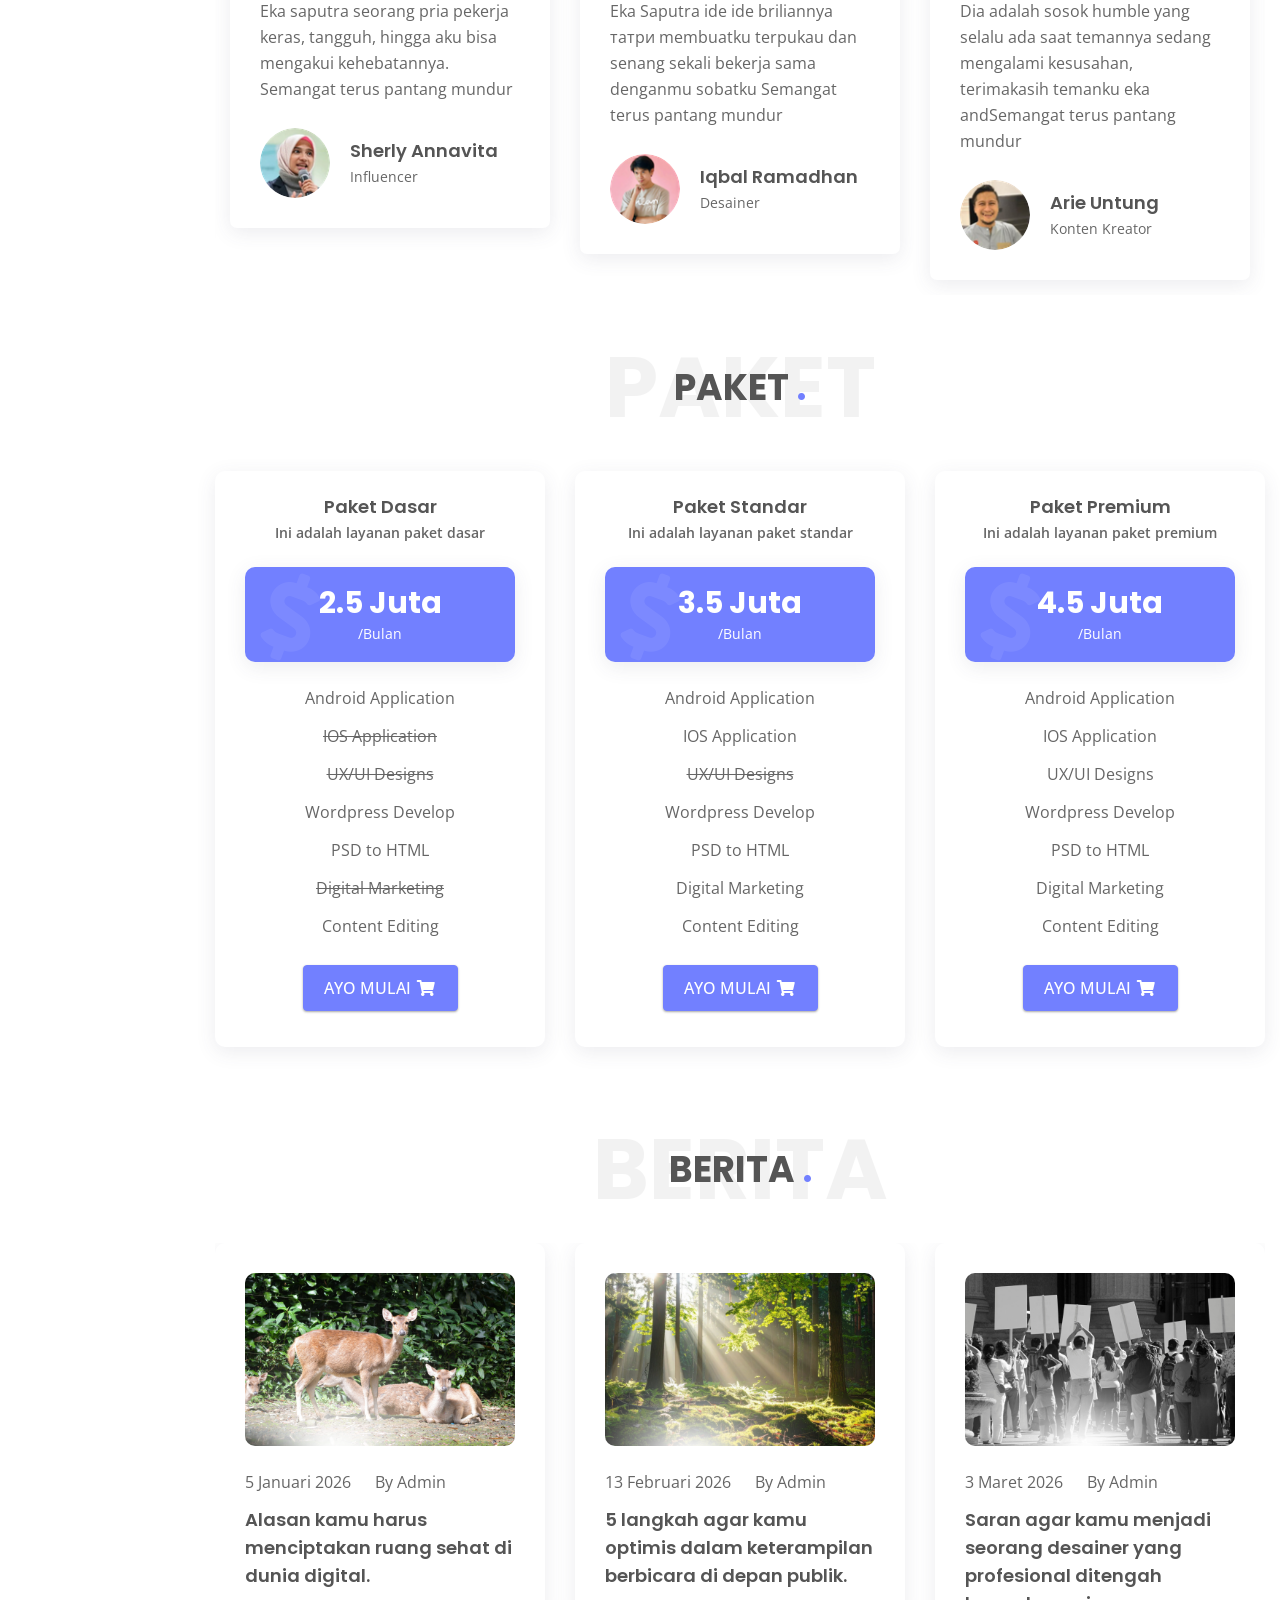
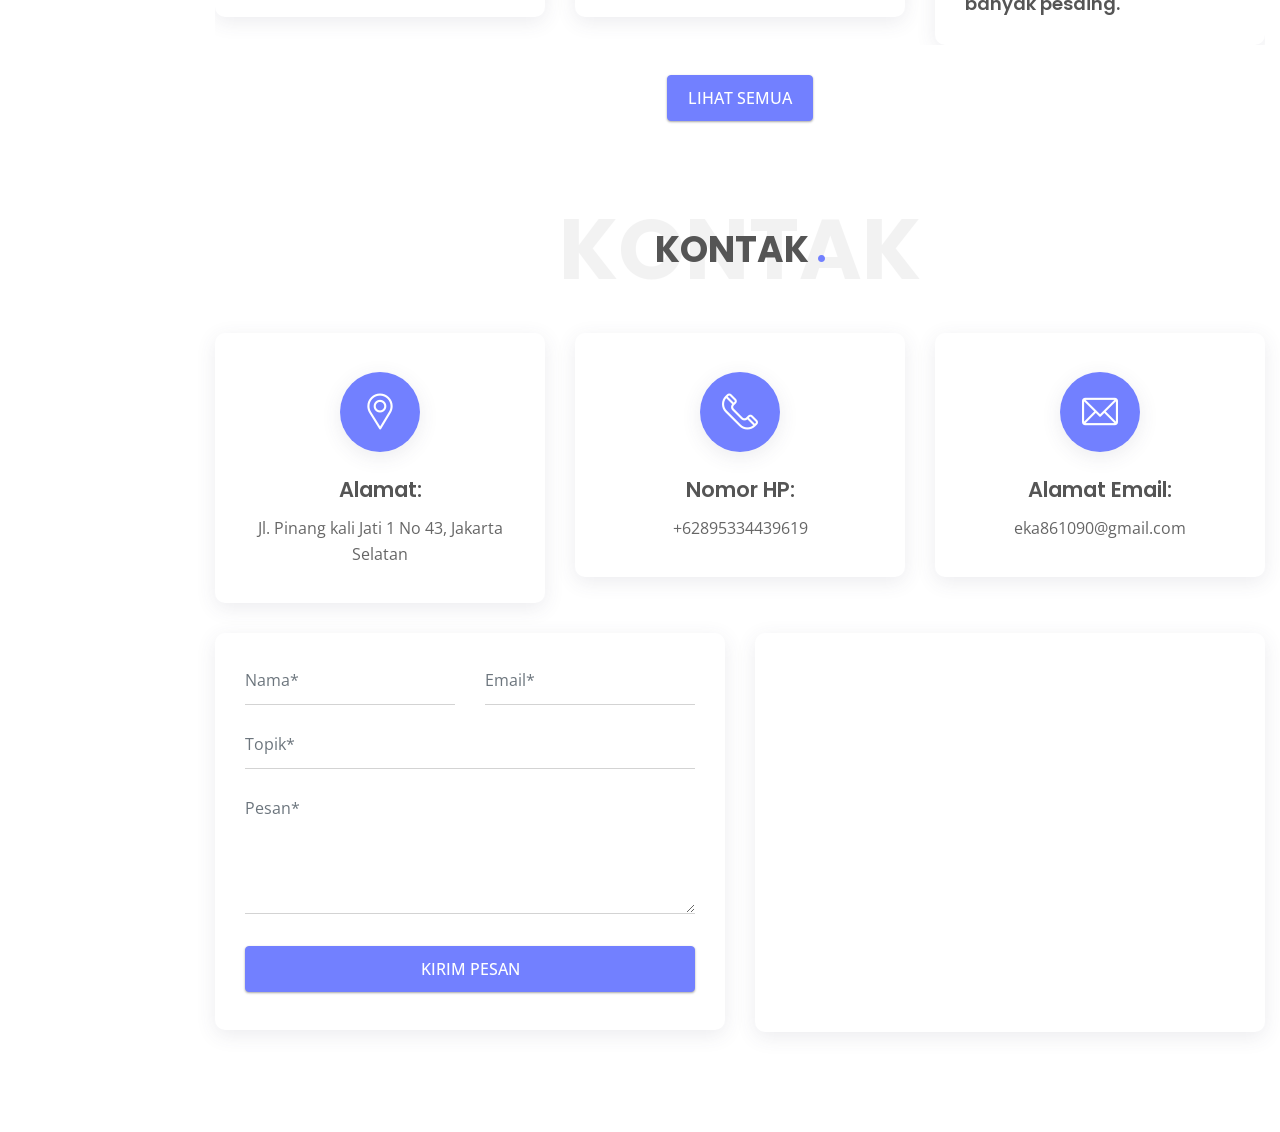
==== commit 11b8d471: "Update index.html" ====
--- a/index.html
+++ b/index.html
@@ -99,7 +99,7 @@
                  data-wow-delay="0.2s">
             <div class="overlay-text">
                 <h2>Tokoh Publik<br>
-                <span>Designer</span></h2>
+                <span>Desainer</span></h2>
                 <a href="#">Rekrut Saya</a>
             </div>
         </div>
@@ -273,7 +273,7 @@
 									<div class="counter">39</div> <span>k+</span>
 								</div>
 								<p class="text">
-									Penghargan Besar
+									Bonus Besar
 								</p>
 							</div>
 						</div>
@@ -315,8 +315,7 @@
 										Desainer
 									</h4>
 									<p>
-										Menerjemahkan ide, konsep, atau pesan menjadi bentuk visual yang menarik, efektif, dan komunikatif menggunakan perangkat lunak atau tangan.
-										contracting
+										Menerjemahkan ide, konsep, atau pesan menjadi bentuk visual yang menarik, efektif, dan komunikatif baik menggunakan perangkat lunak atau pun dengan tangan.
 									</p>
 								</div>
 							</a>
@@ -330,7 +329,6 @@
 									</h4>
 									<p>
 										Melayani penjualan produk digital dan fisik, memastikan ketersediaan stok, serta memberikan pelayanan ramah kepada pelanggan.
-										contracting
 									</p>
 								</div>
 							</a>
@@ -344,7 +342,6 @@
 									</h4>
 									<p>
 										Menyiapkan material, membantu tukang ahli, hingga mendirikan struktur fisik.
-										contracting
 									</p>
 								</div>
 							</a>
@@ -357,7 +354,7 @@
 										Rohani Islam
 									</h4>
 									<p>
-										Aktif menyampaikan amar ma'ruf nahi mungkar dan memberikan ceramah keagamaan kepada teman.
+										Aktif menyampaikan amar maruf nahi mungkar dan memberikan ceramah keagamaan kepada teman.
 									</p>
 								</div>
 							</a>
@@ -507,7 +504,7 @@
 												HTML
 											</h4>
 											<h5 class="value">
-													75%
+													80%
 											</h5>
 										</div>
 										<div class="progress">
@@ -533,7 +530,7 @@
 												PHP
 											</h4>
 											<h5 class="value">
-													75%
+													70%
 											</h5>
 										</div>
 										<div class="progress">
@@ -546,7 +543,7 @@
 												JAVA
 											</h4>
 											<h5 class="value">
-													75%
+													65%
 											</h5>
 										</div>
 										<div class="progress">
@@ -570,7 +567,7 @@
 													Inggris
 												</h4>
 												<h5 class="value">
-														75%
+														80%
 												</h5>
 											</div>
 											<div class="progress">
@@ -596,7 +593,7 @@
 														Jepang
 												</h4>
 												<h5 class="value">
-														75%
+														70%
 												</h5>
 											</div>
 											<div class="progress">
@@ -609,7 +606,7 @@
 														Spanyol
 												</h4>
 												<h5 class="value">
-														75%
+														65%
 												</h5>
 											</div>
 											<div class="progress">
@@ -794,10 +791,10 @@
 						<div class="col-lg-12">
 							<div class="project-gallery-filter d-flex justify-content-center">
 								<ul class="project-gallery-menu d-inline-block wow fadeInUp" data-wow-delay="0.3s">
-									<li class="filter active" data-filter="all">All Categories</li>
-									<li class="filter" data-filter=".cat-1">Marketing</li>
-									<li class="filter" data-filter=".cat-2">Management</li>
-									<li class="filter" data-filter=".cat-3">Consulting</li>
+									<li class="filter active" data-filter="all">Semua Kategori</li>
+									<li class="filter" data-filter=".cat-1">Pemasaran</li>
+									<li class="filter" data-filter=".cat-2">Pengelolaan</li>
+									<li class="filter" data-filter=".cat-3">Konsultasi</li>
 								</ul>
 							</div>
 	
@@ -1153,7 +1150,7 @@
 								</div>
 								<div class="price-rate">
 									<div class="center-align-content">
-										<p class="price">Rp.2.500.000</p>
+										<p class="price">2.5 Juta</p>
 										<p class="duration">/Bulan</p>
 										<i class="fas fa-dollar-sign"></i>
 									</div>
@@ -1197,7 +1194,7 @@
 								</div>
 								<div class="price-rate">
 									<div class="center-align-content">
-										<p class="price">Rp.3.500.000</p>
+										<p class="price">3.5 Juta</p>
 										<p class="duration">/Bulan</p>
 										<i class="fas fa-dollar-sign"></i>
 									</div>
@@ -1241,7 +1238,7 @@
 								</div>
 								<div class="price-rate">
 									<div class="center-align-content">
-										<p class="price">Rp.4.500.000</p>
+										<p class="price">4.5 Juta</p>
 										<p class="duration">/Bulan</p>
 										<i class="fas fa-dollar-sign"></i>
 									</div>
@@ -1312,7 +1309,7 @@
 												</li>
 												<li>
 													<p class="post-by">
-														By, Admin
+														By Admin
 													</p>
 												</li>
 											</ul>
@@ -1338,7 +1335,7 @@
 												</li>
 												<li>
 													<p class="post-by">
-														By, Admin
+														By Admin
 													</p>
 												</li>
 											</ul>
@@ -1364,7 +1361,7 @@
 												</li>
 												<li>
 													<p class="post-by">
-														By, Admin
+														By Admin
 													</p>
 												</li>
 											</ul>
@@ -1390,7 +1387,7 @@
 												</li>
 												<li>
 													<p class="post-by">
-														By, Admin
+														By Admin
 													</p>
 												</li>
 											</ul>
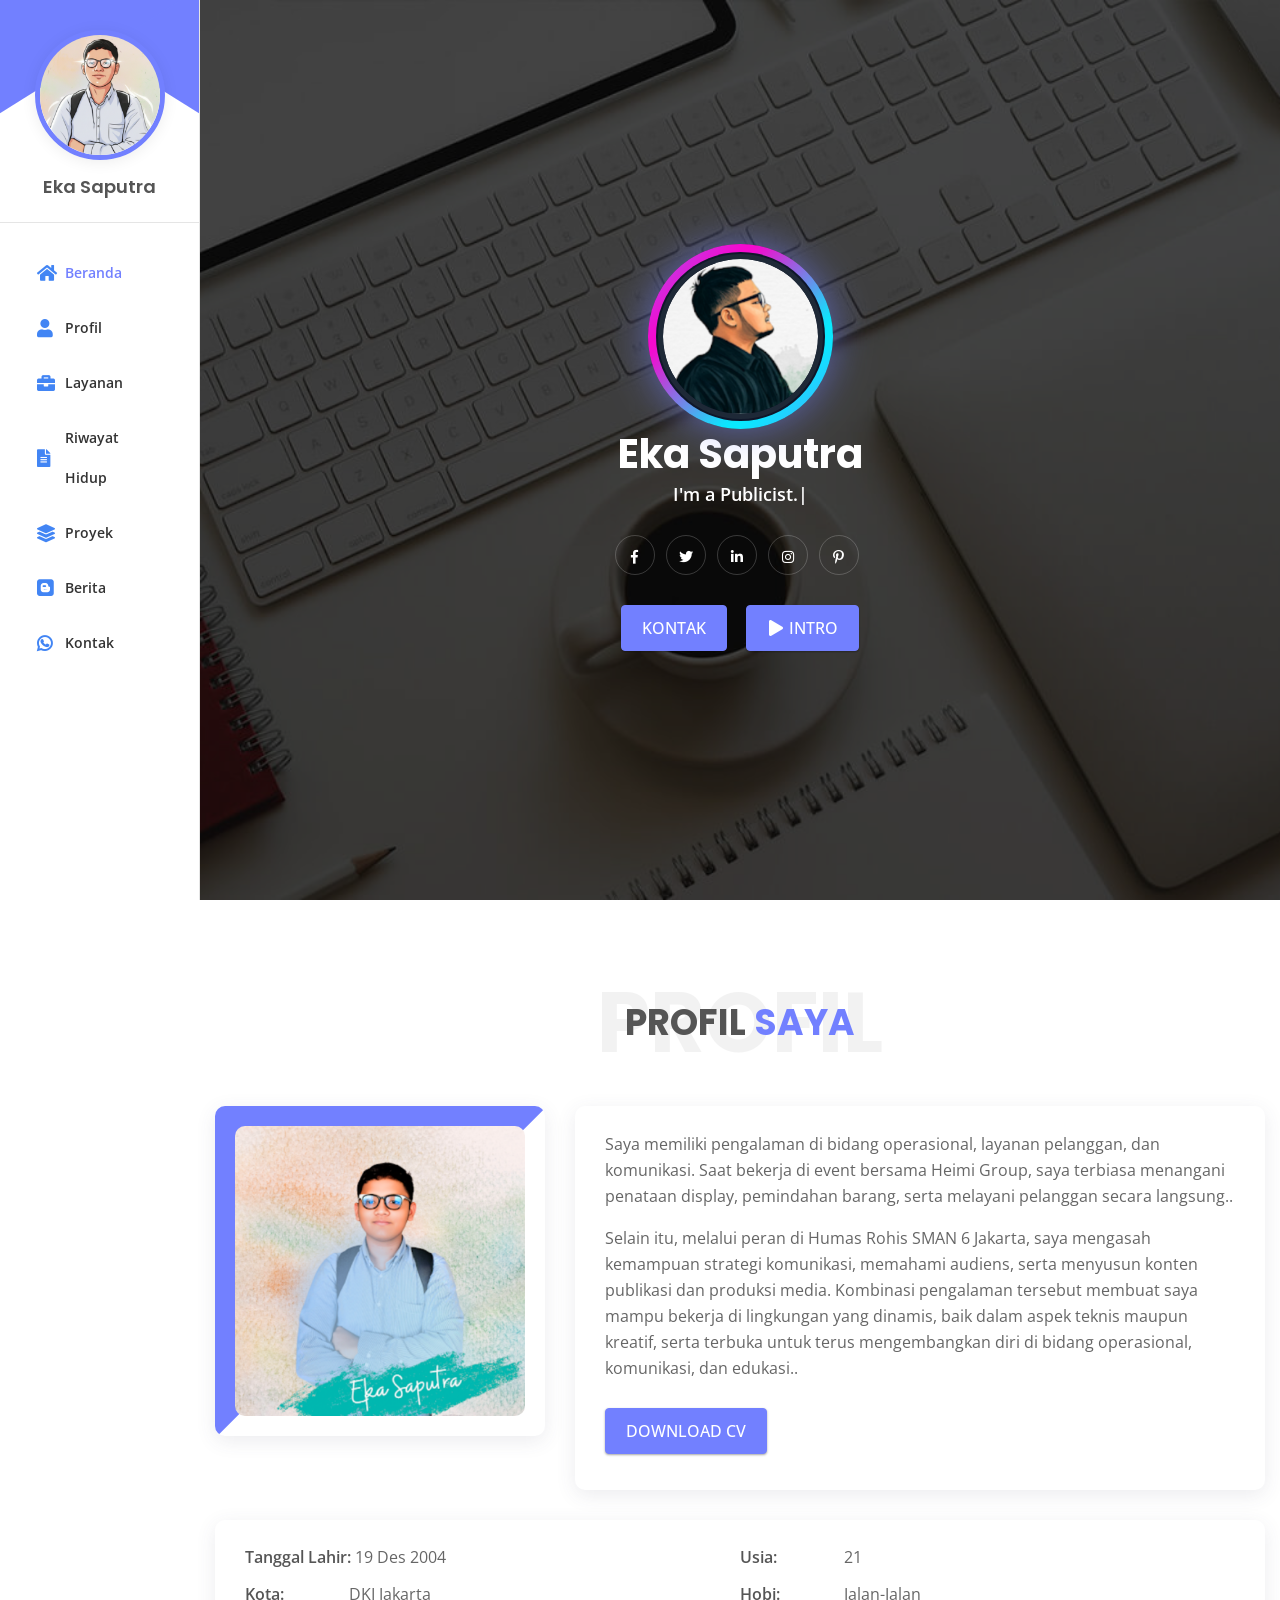
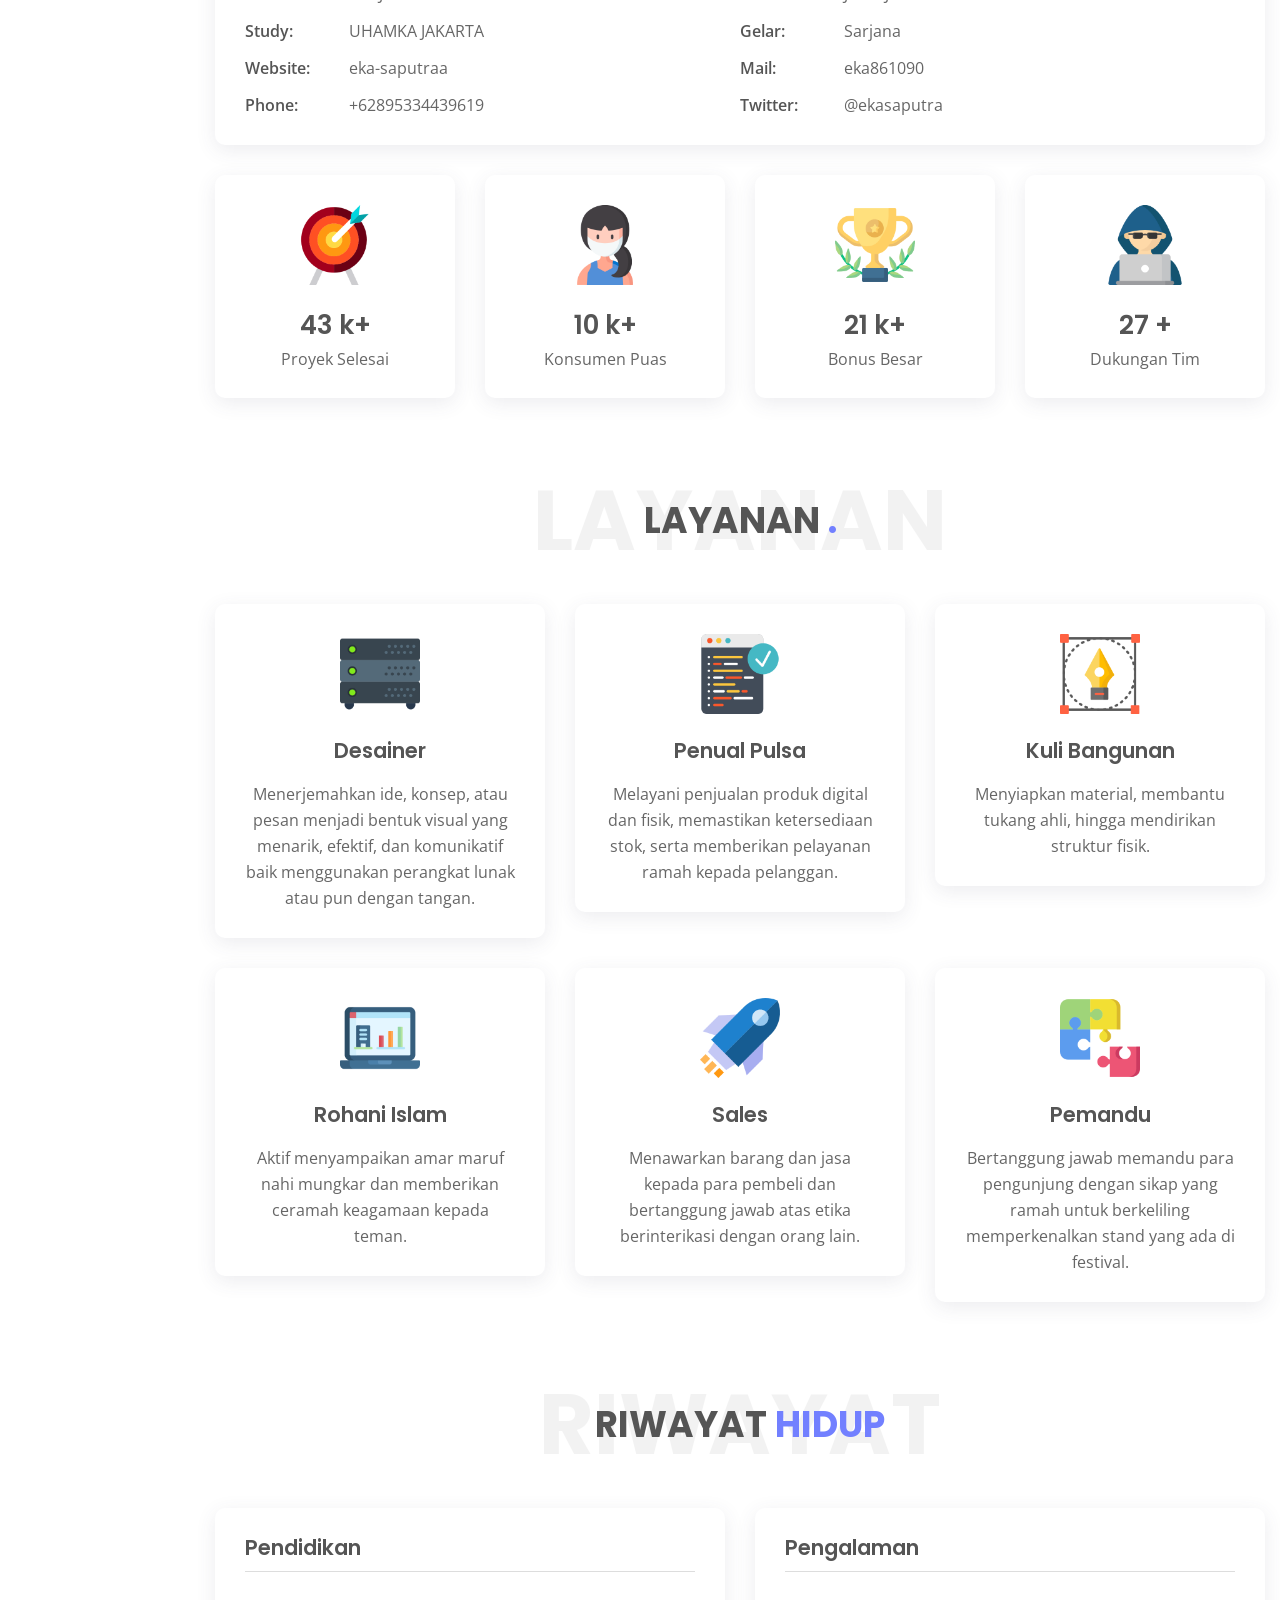
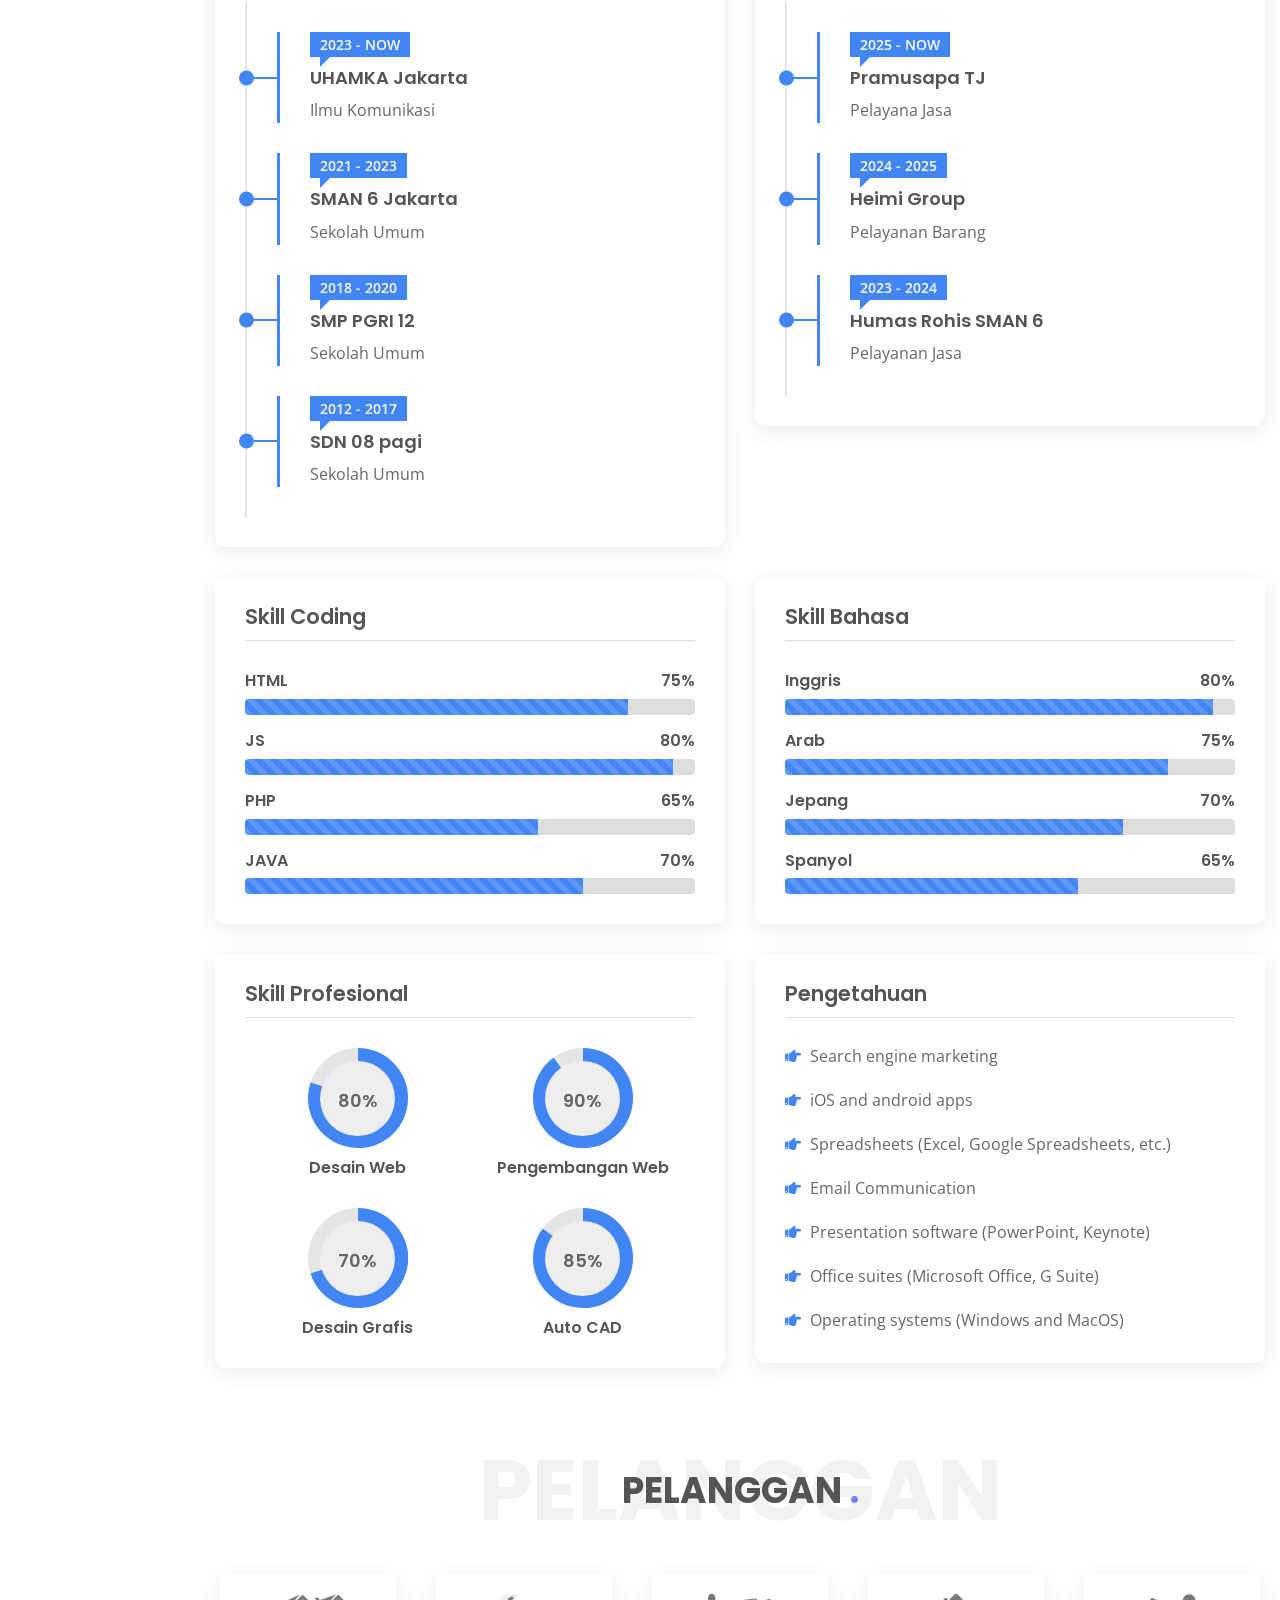
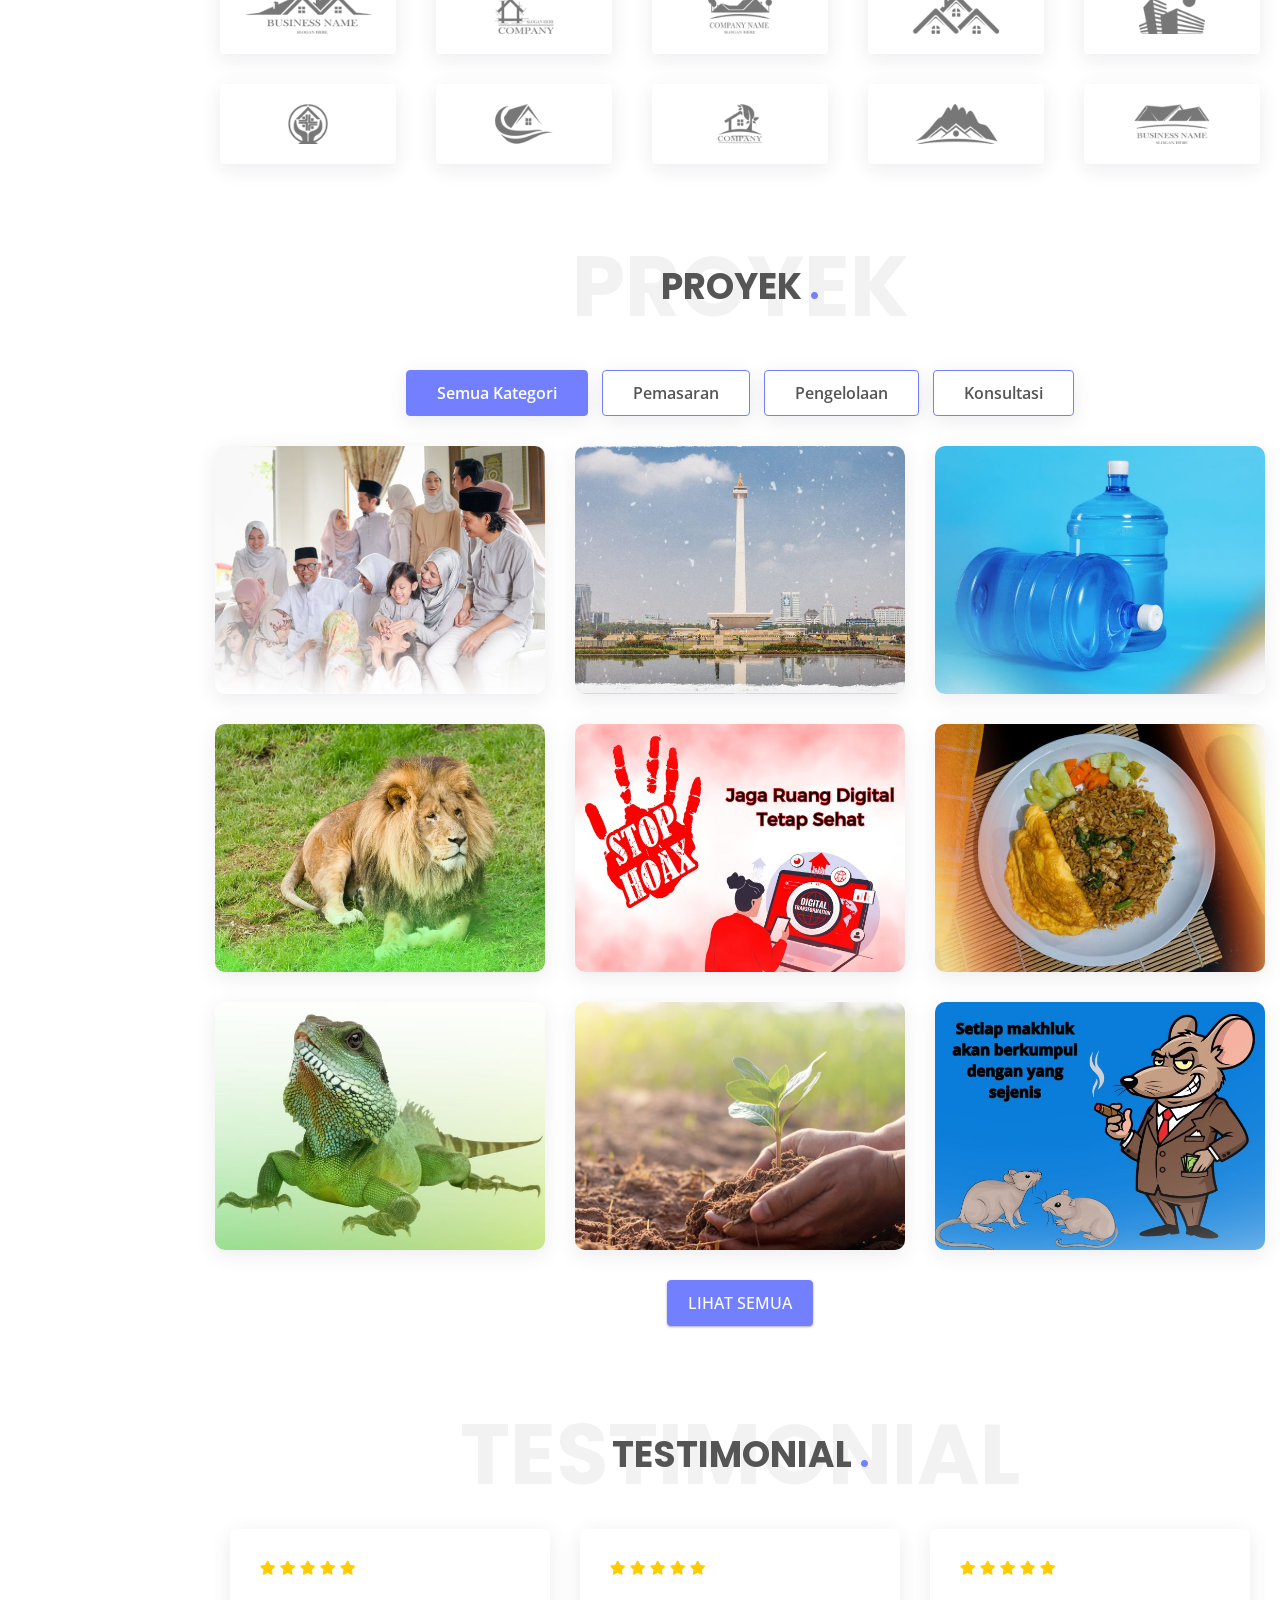
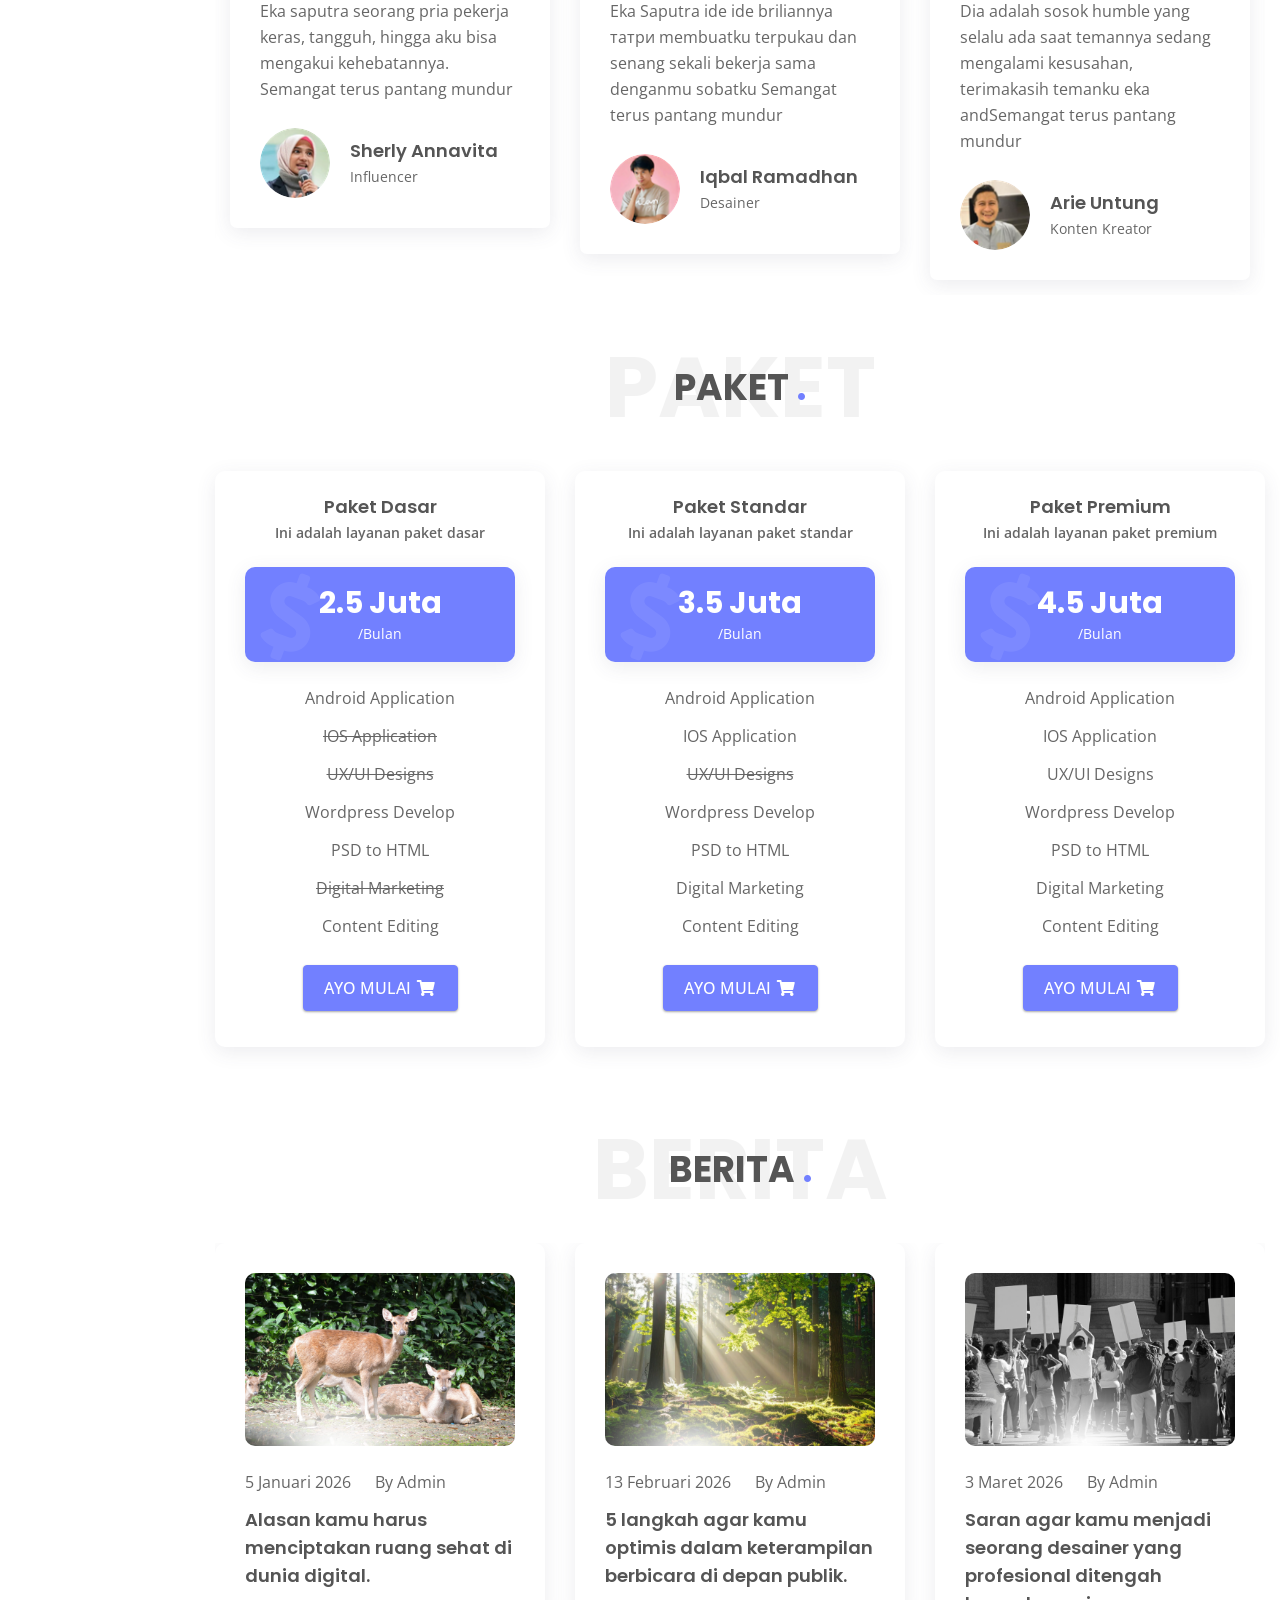
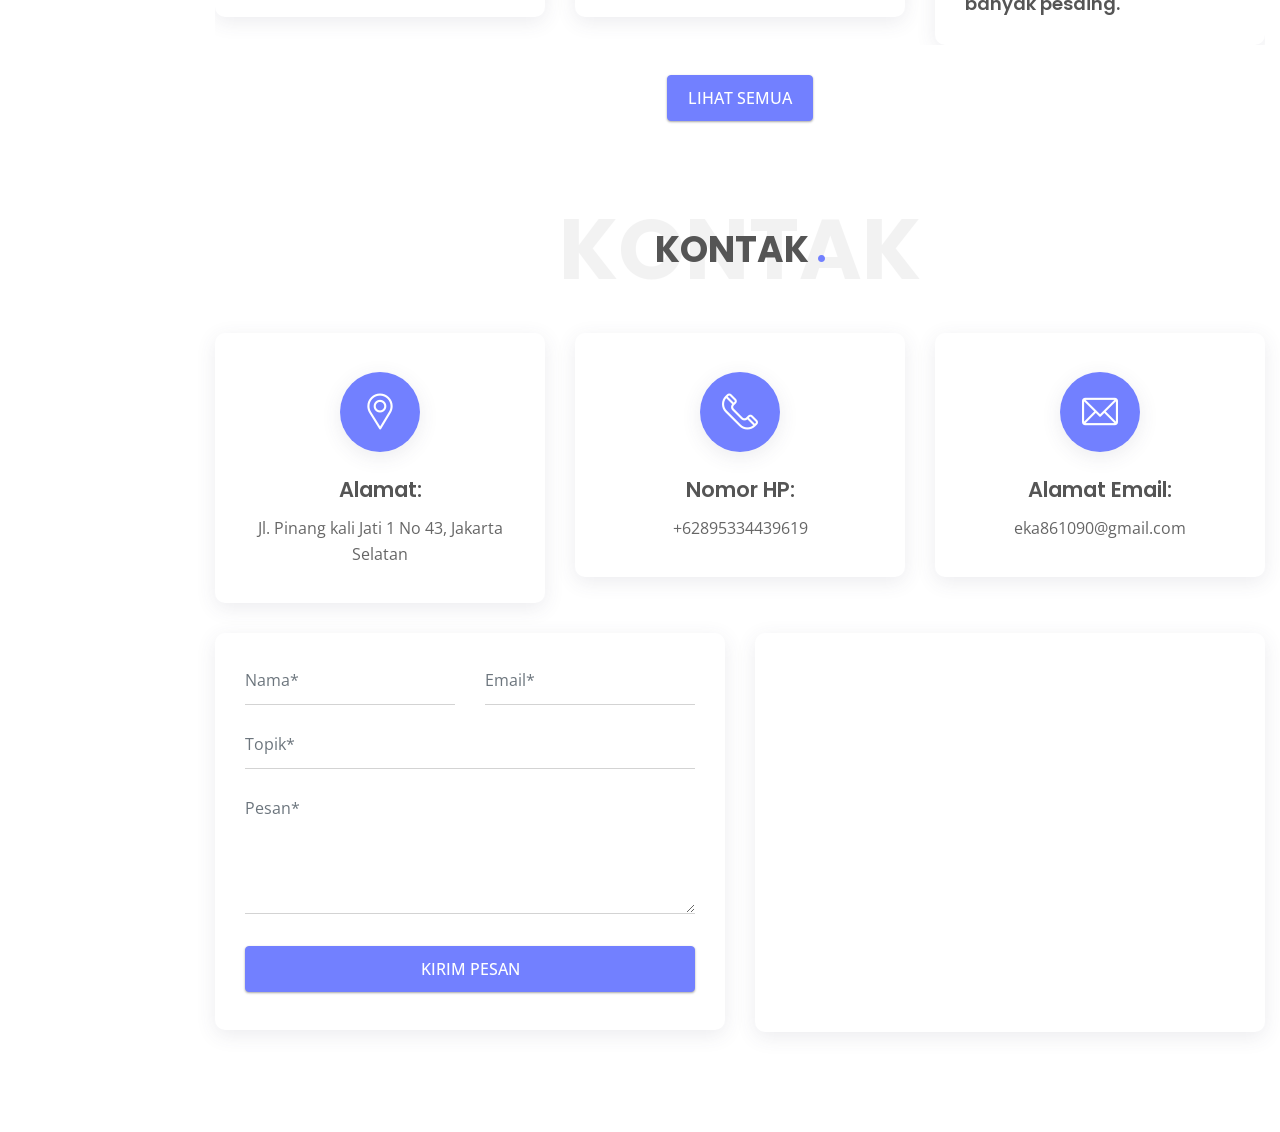
==== commit 4b105929: "Update index.html" ====
--- a/index.html
+++ b/index.html
@@ -504,7 +504,7 @@
 												HTML
 											</h4>
 											<h5 class="value">
-													80%
+													75%
 											</h5>
 										</div>
 										<div class="progress">
@@ -517,7 +517,7 @@
 												JS
 											</h4>
 											<h5 class="value">
-													75%
+													80%
 											</h5>
 										</div>
 										<div class="progress">
@@ -530,7 +530,7 @@
 												PHP
 											</h4>
 											<h5 class="value">
-													70%
+													65%
 											</h5>
 										</div>
 										<div class="progress">
@@ -543,7 +543,7 @@
 												JAVA
 											</h4>
 											<h5 class="value">
-													65%
+													70%
 											</h5>
 										</div>
 										<div class="progress">
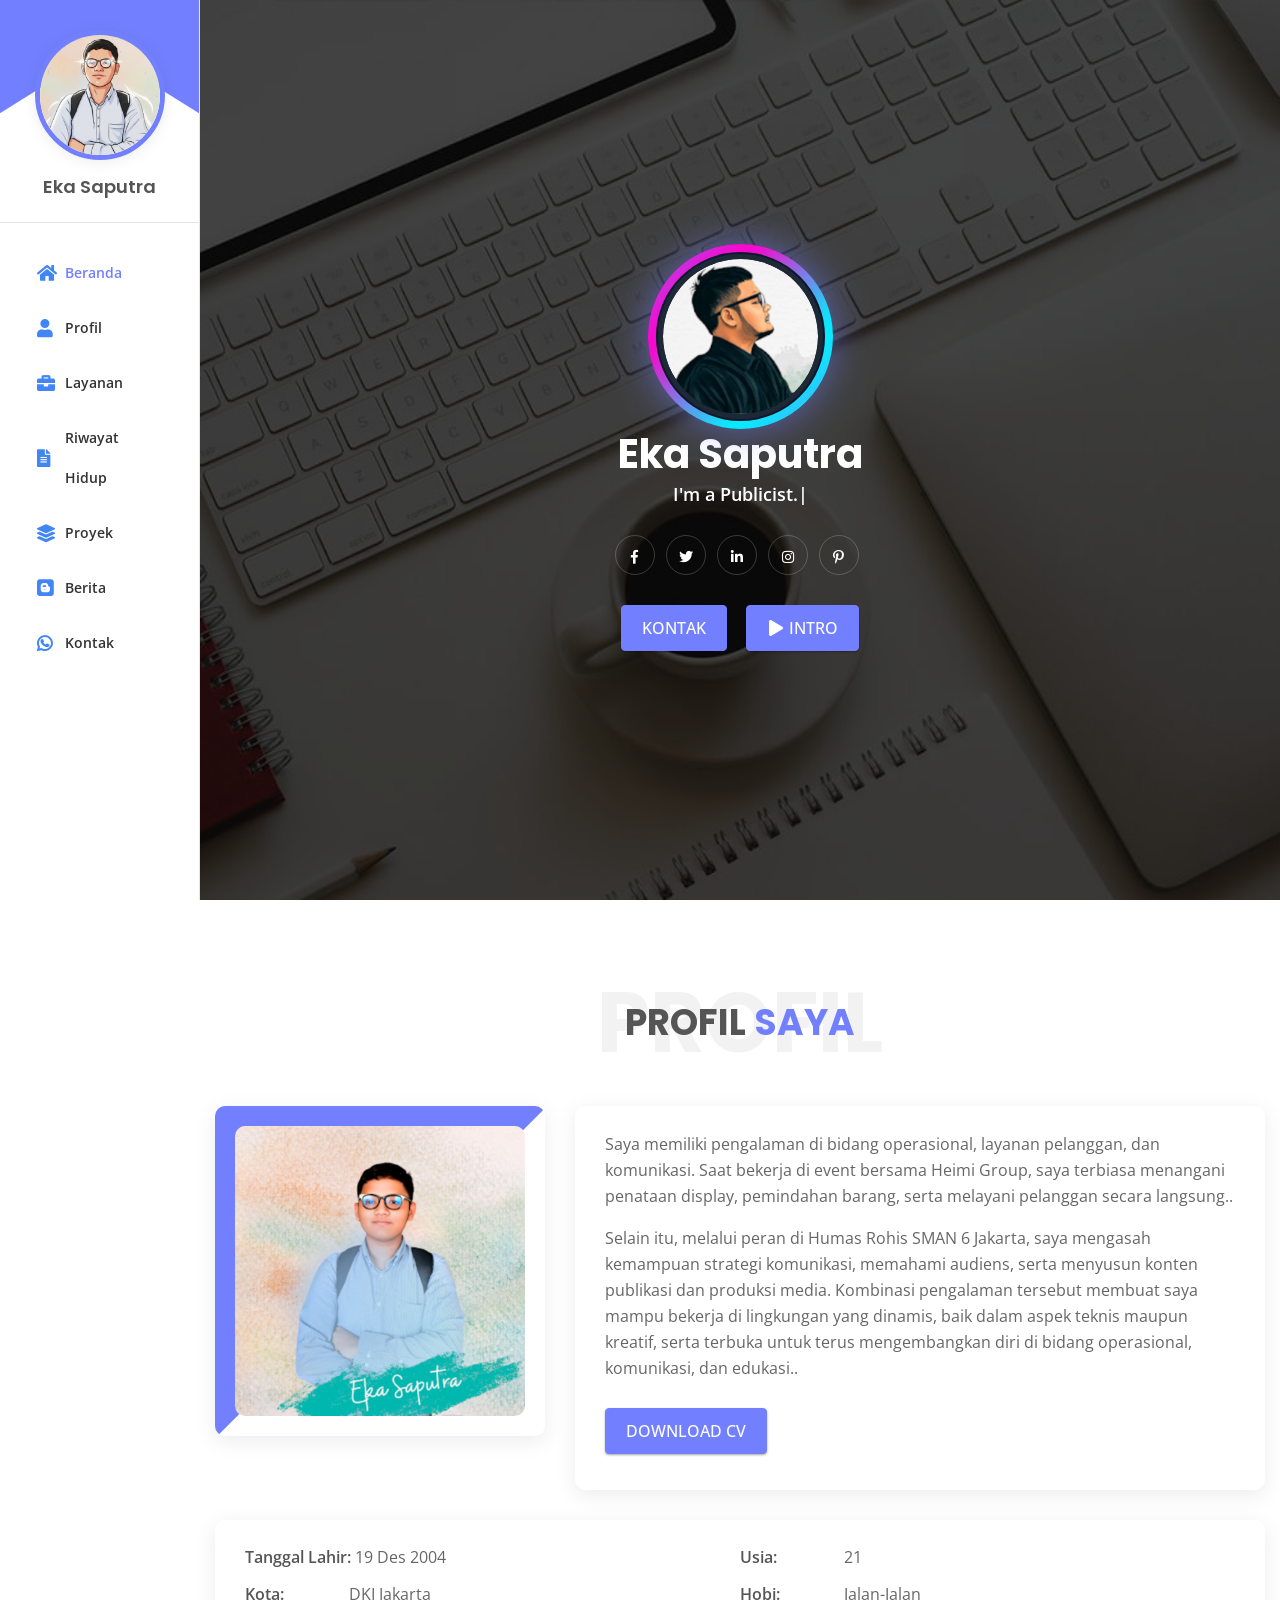
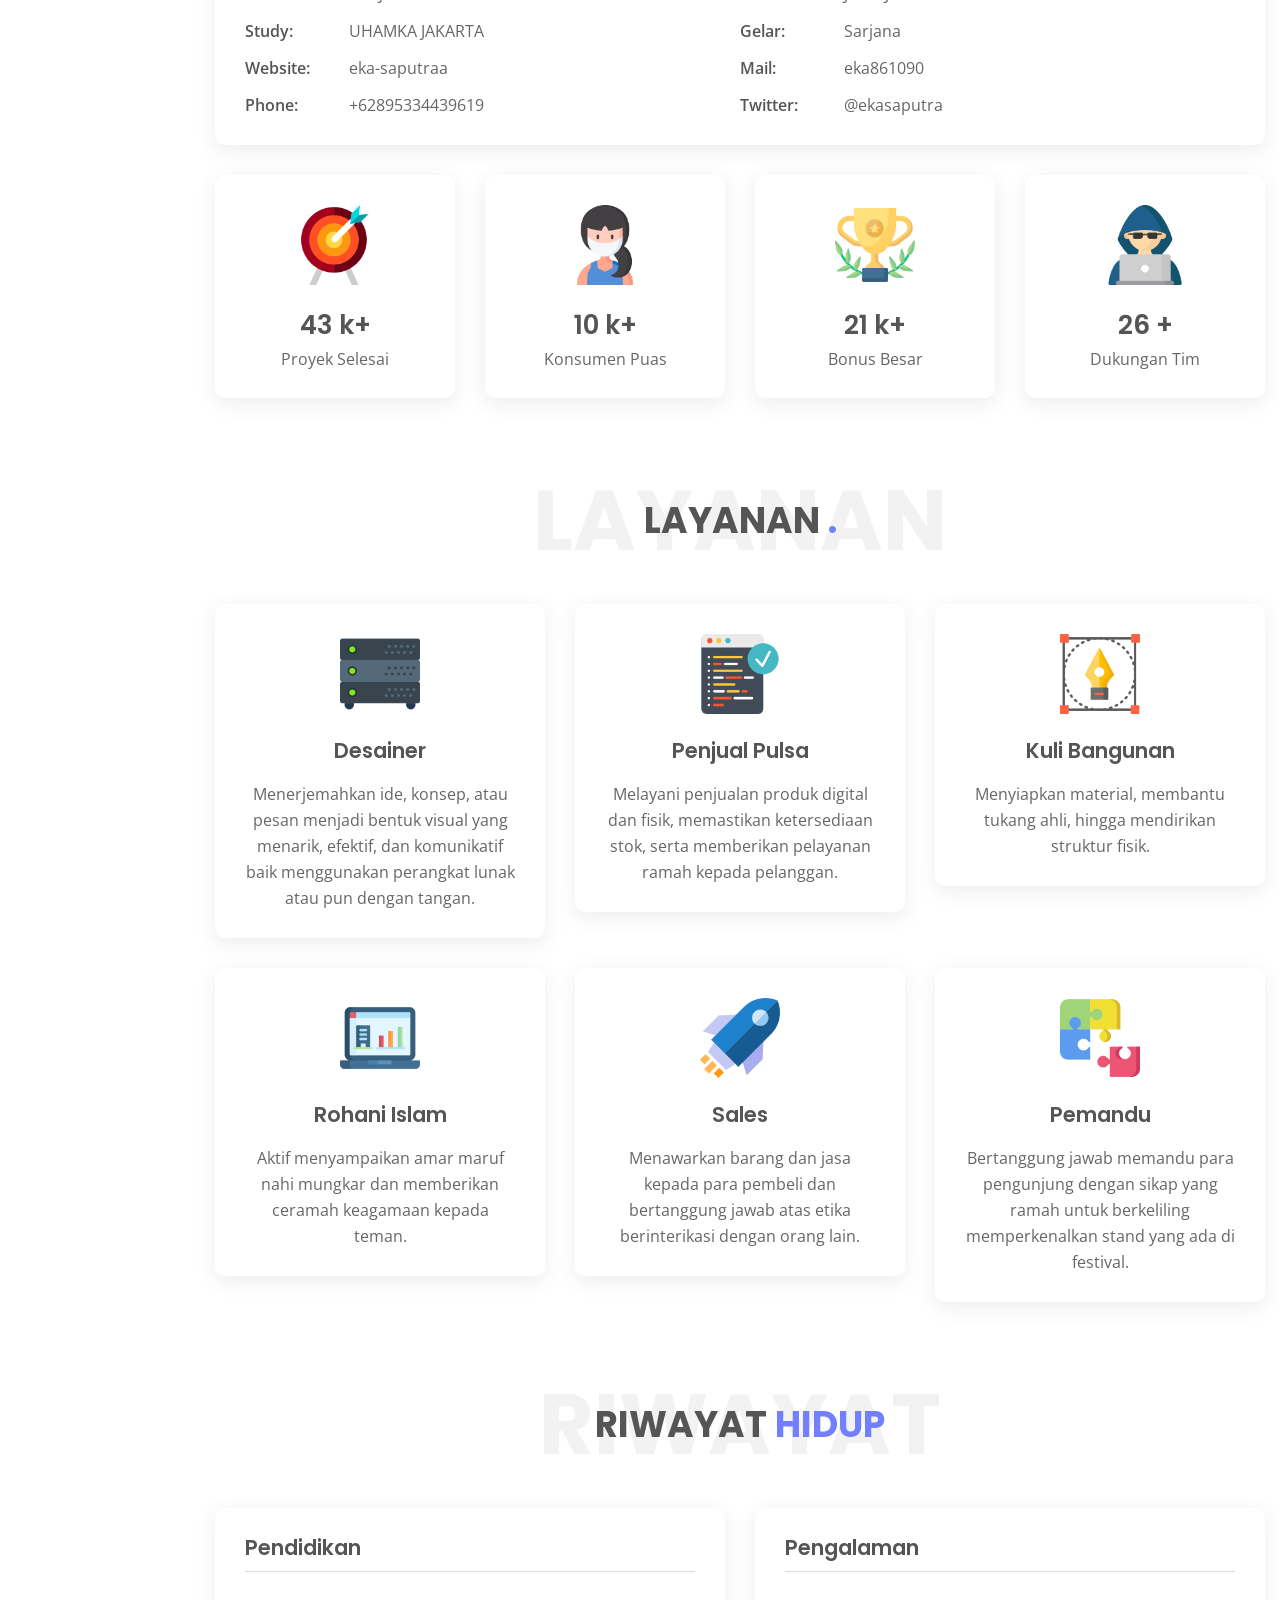
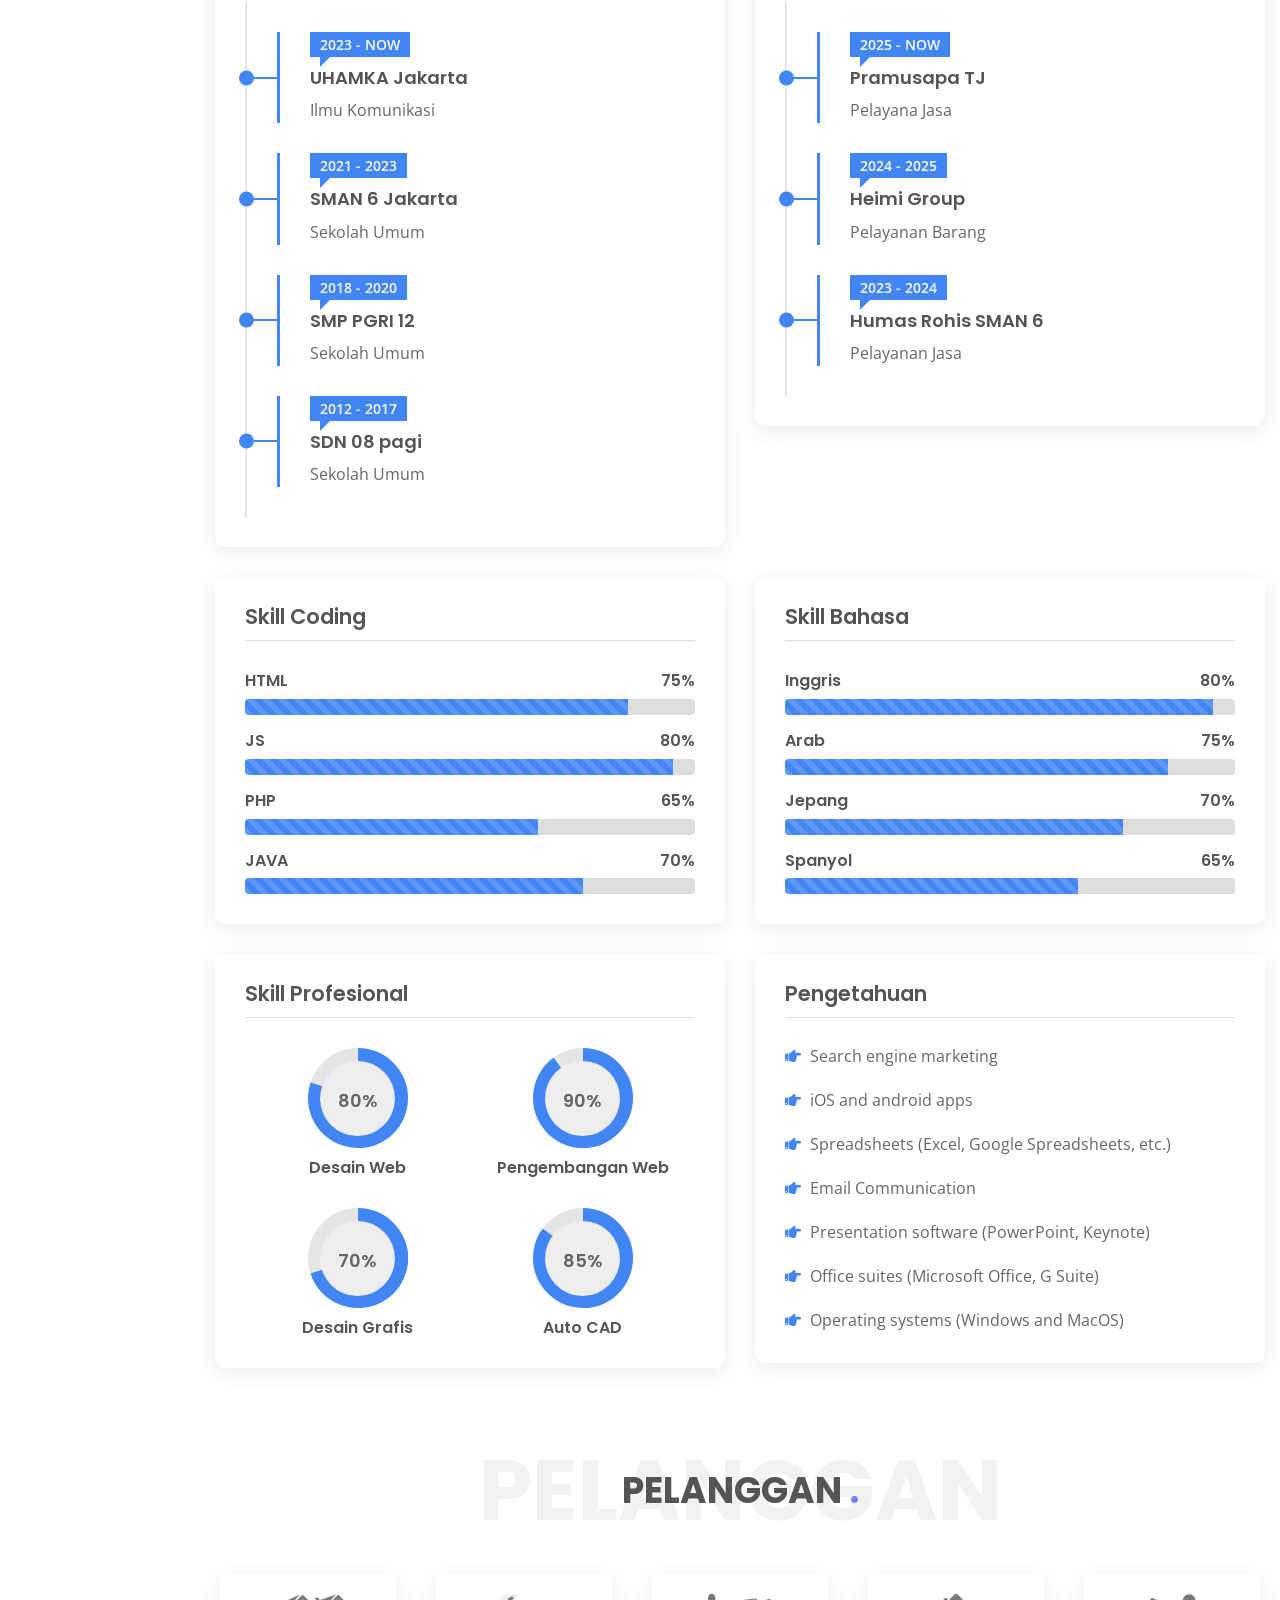
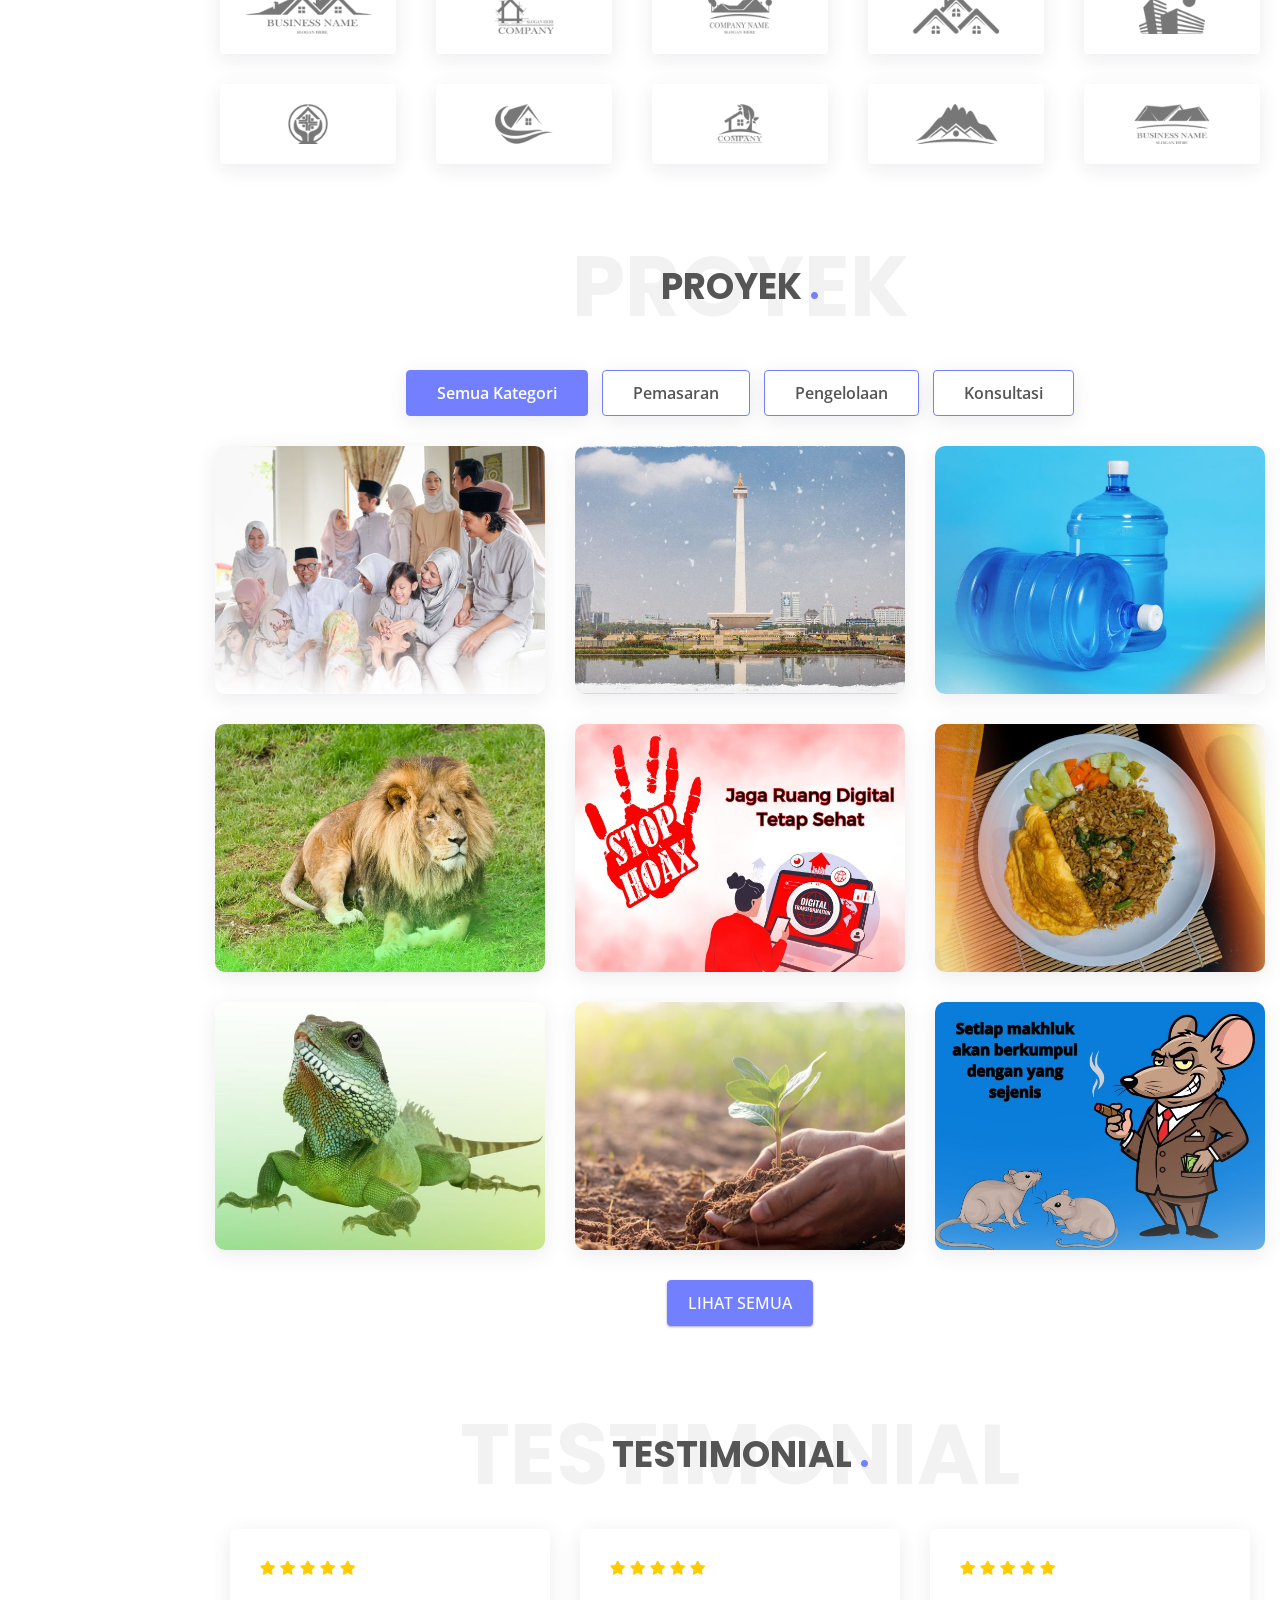
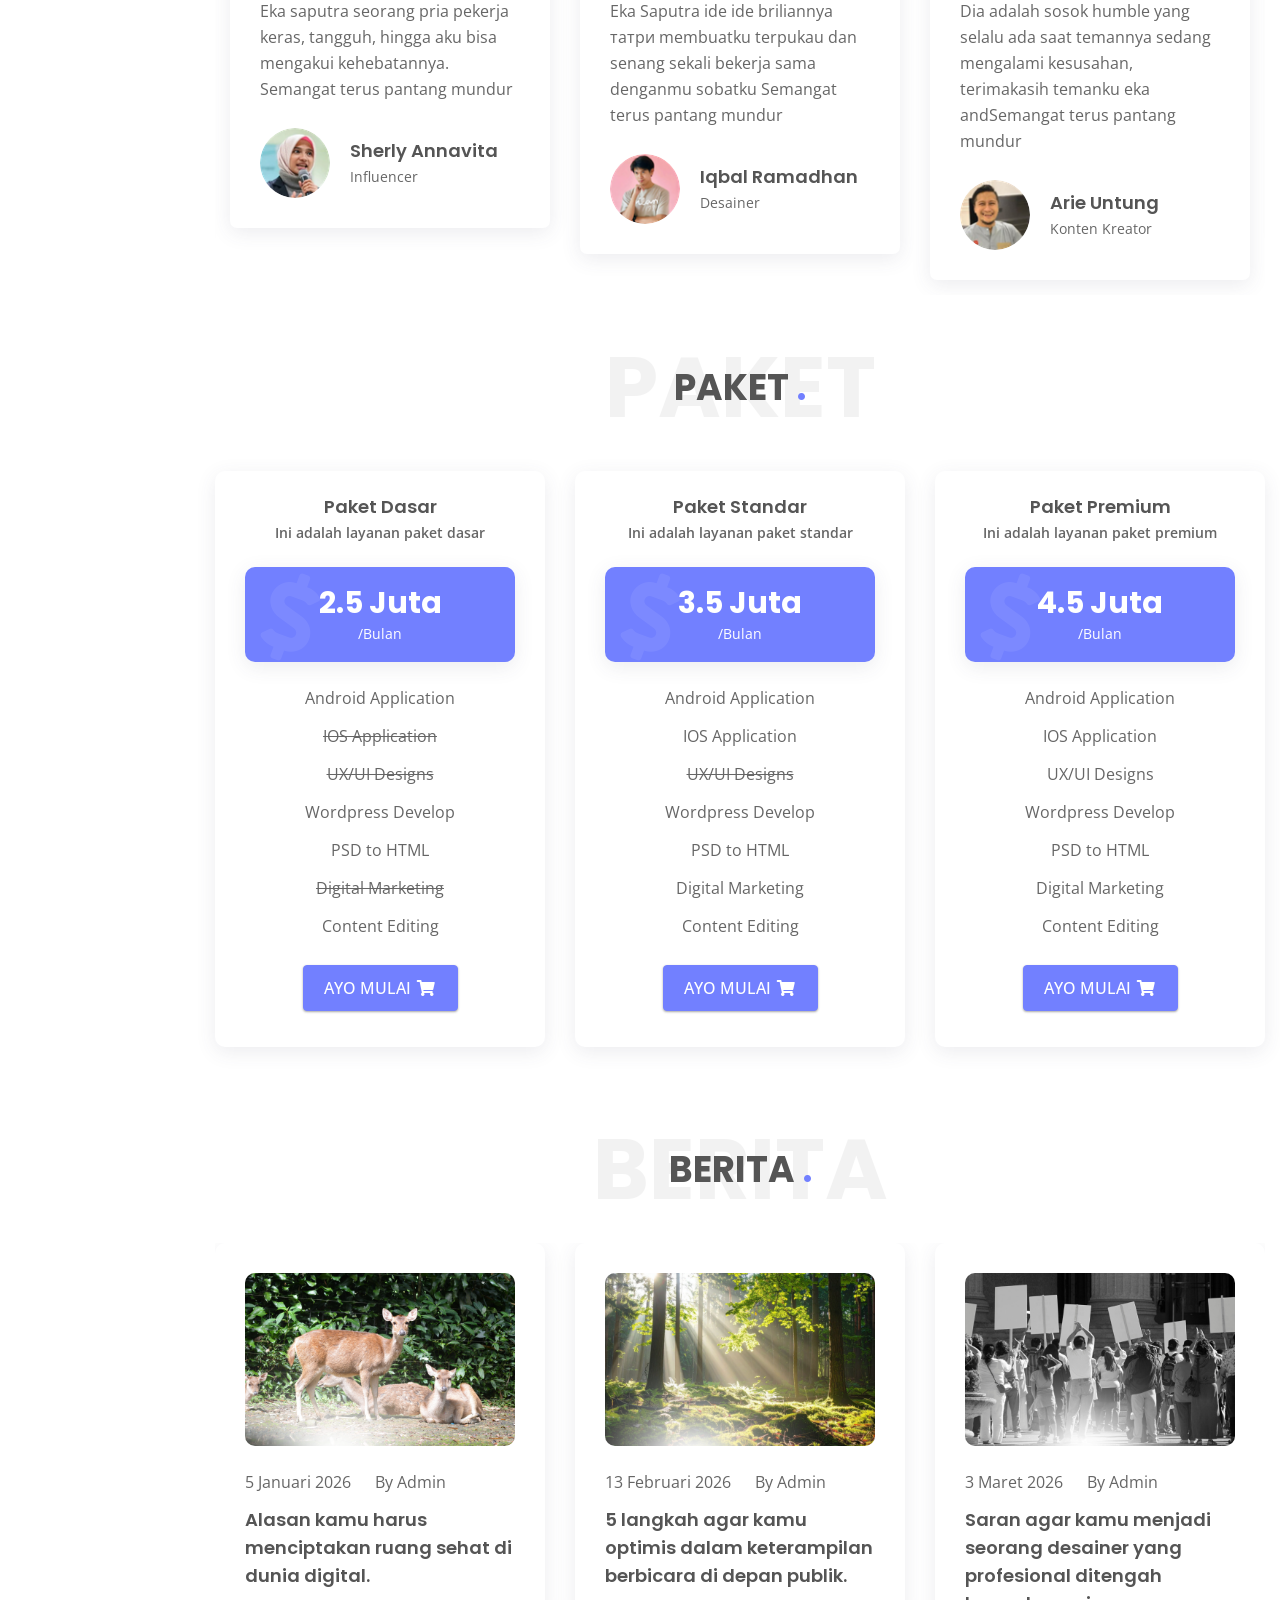
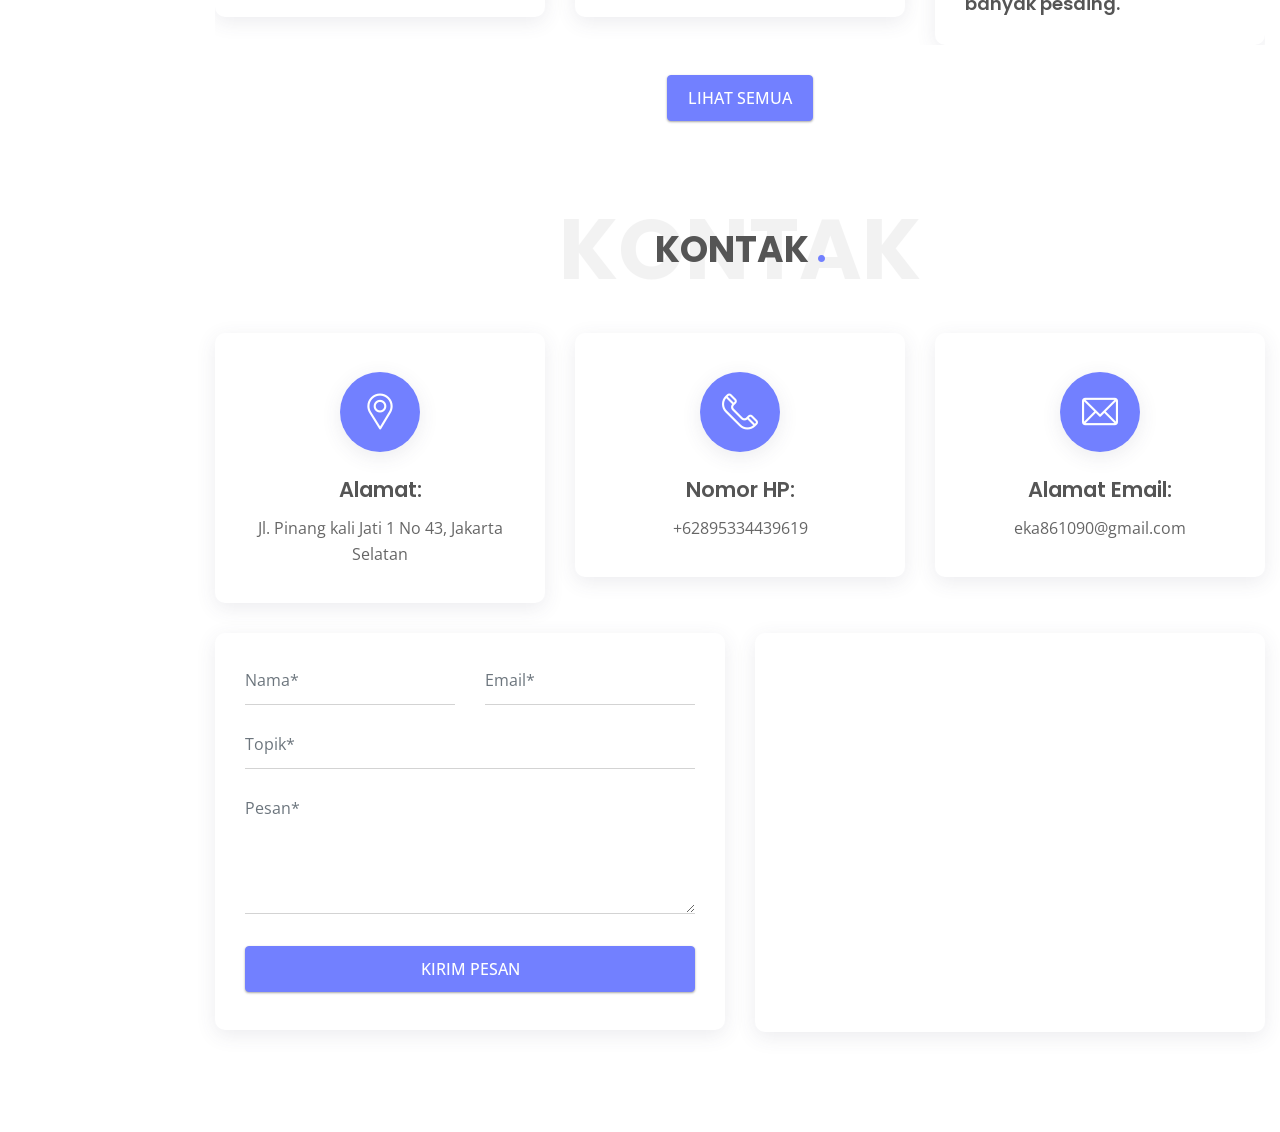
==== commit 156fa297: "Update index.html" ====
--- a/index.html
+++ b/index.html
@@ -325,7 +325,7 @@
 								<img src="assets/images/icon/062-code-1.png" alt="">
 								<div class="content">
 									<h4 class="title">
-										Penual  Pulsa
+										Penjual  Pulsa
 									</h4>
 									<p>
 										Melayani penjualan produk digital dan fisik, memastikan ketersediaan stok, serta memberikan pelayanan ramah kepada pelanggan.
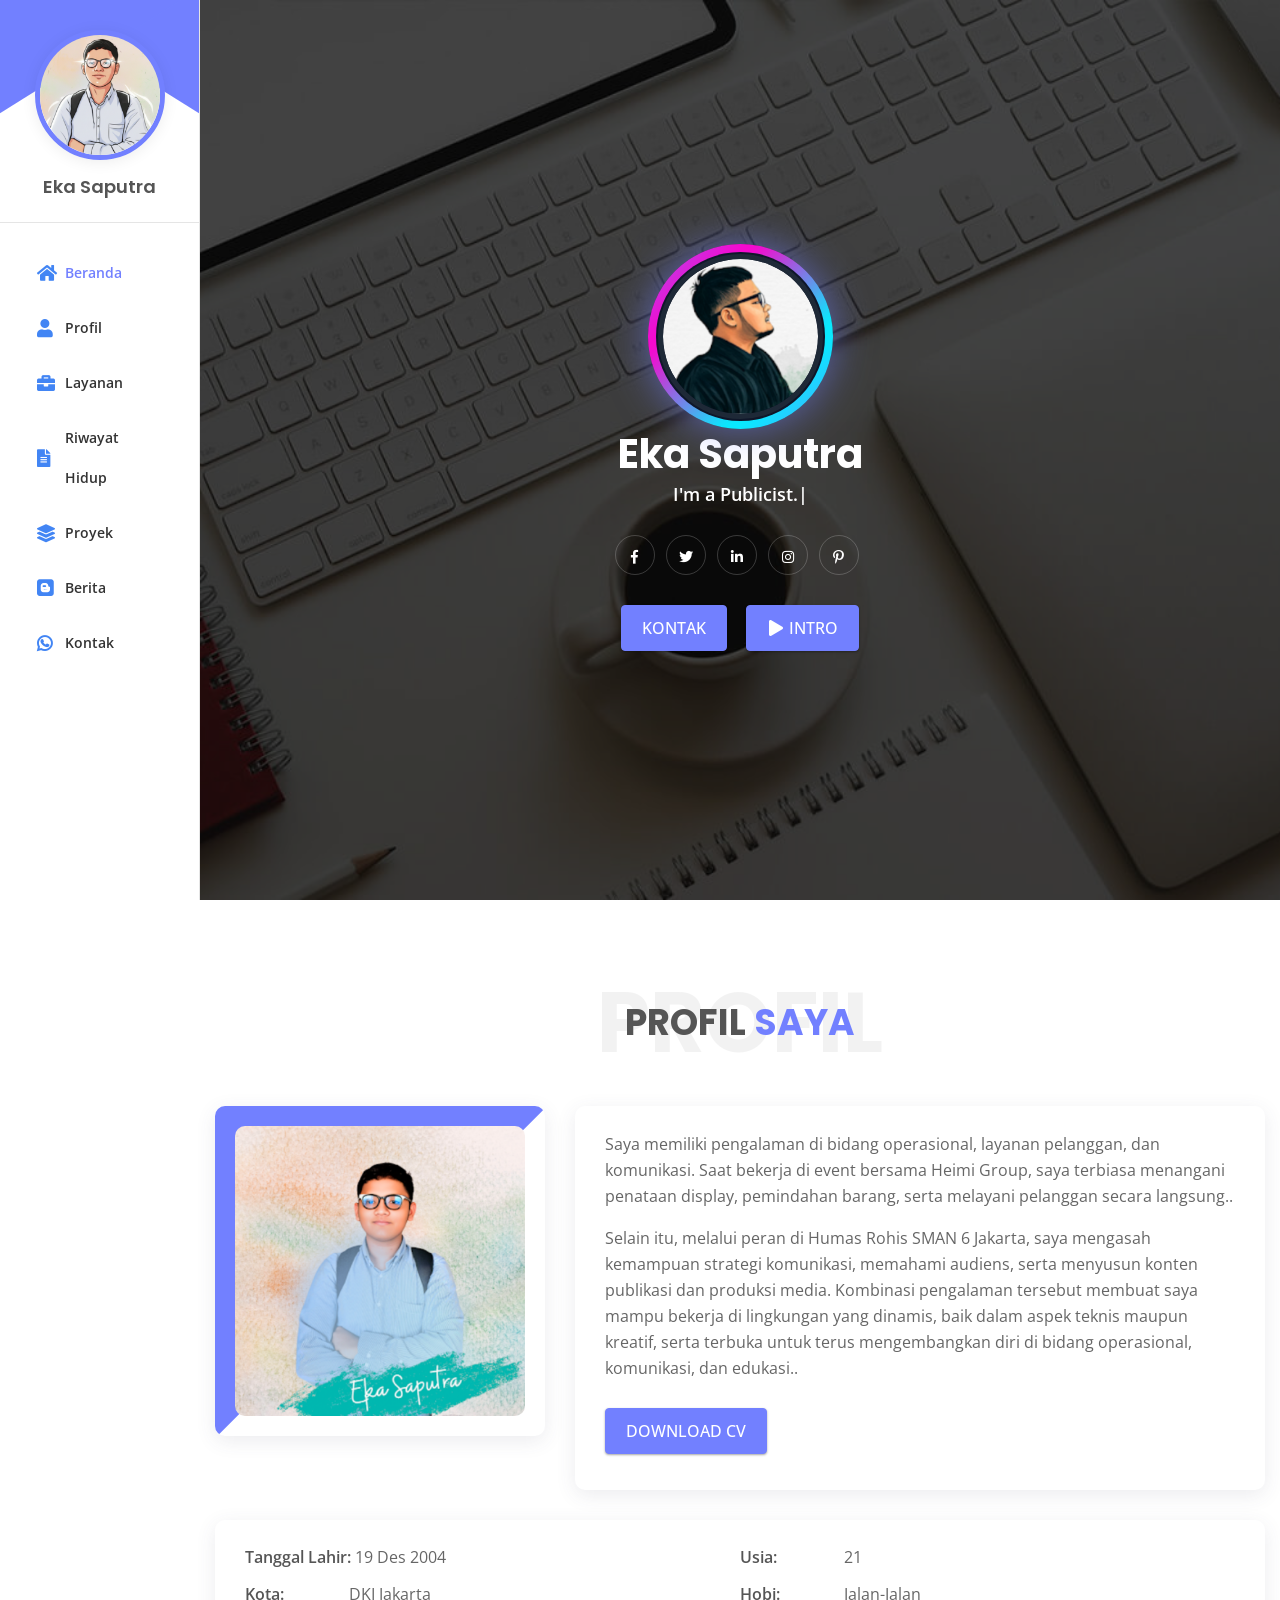
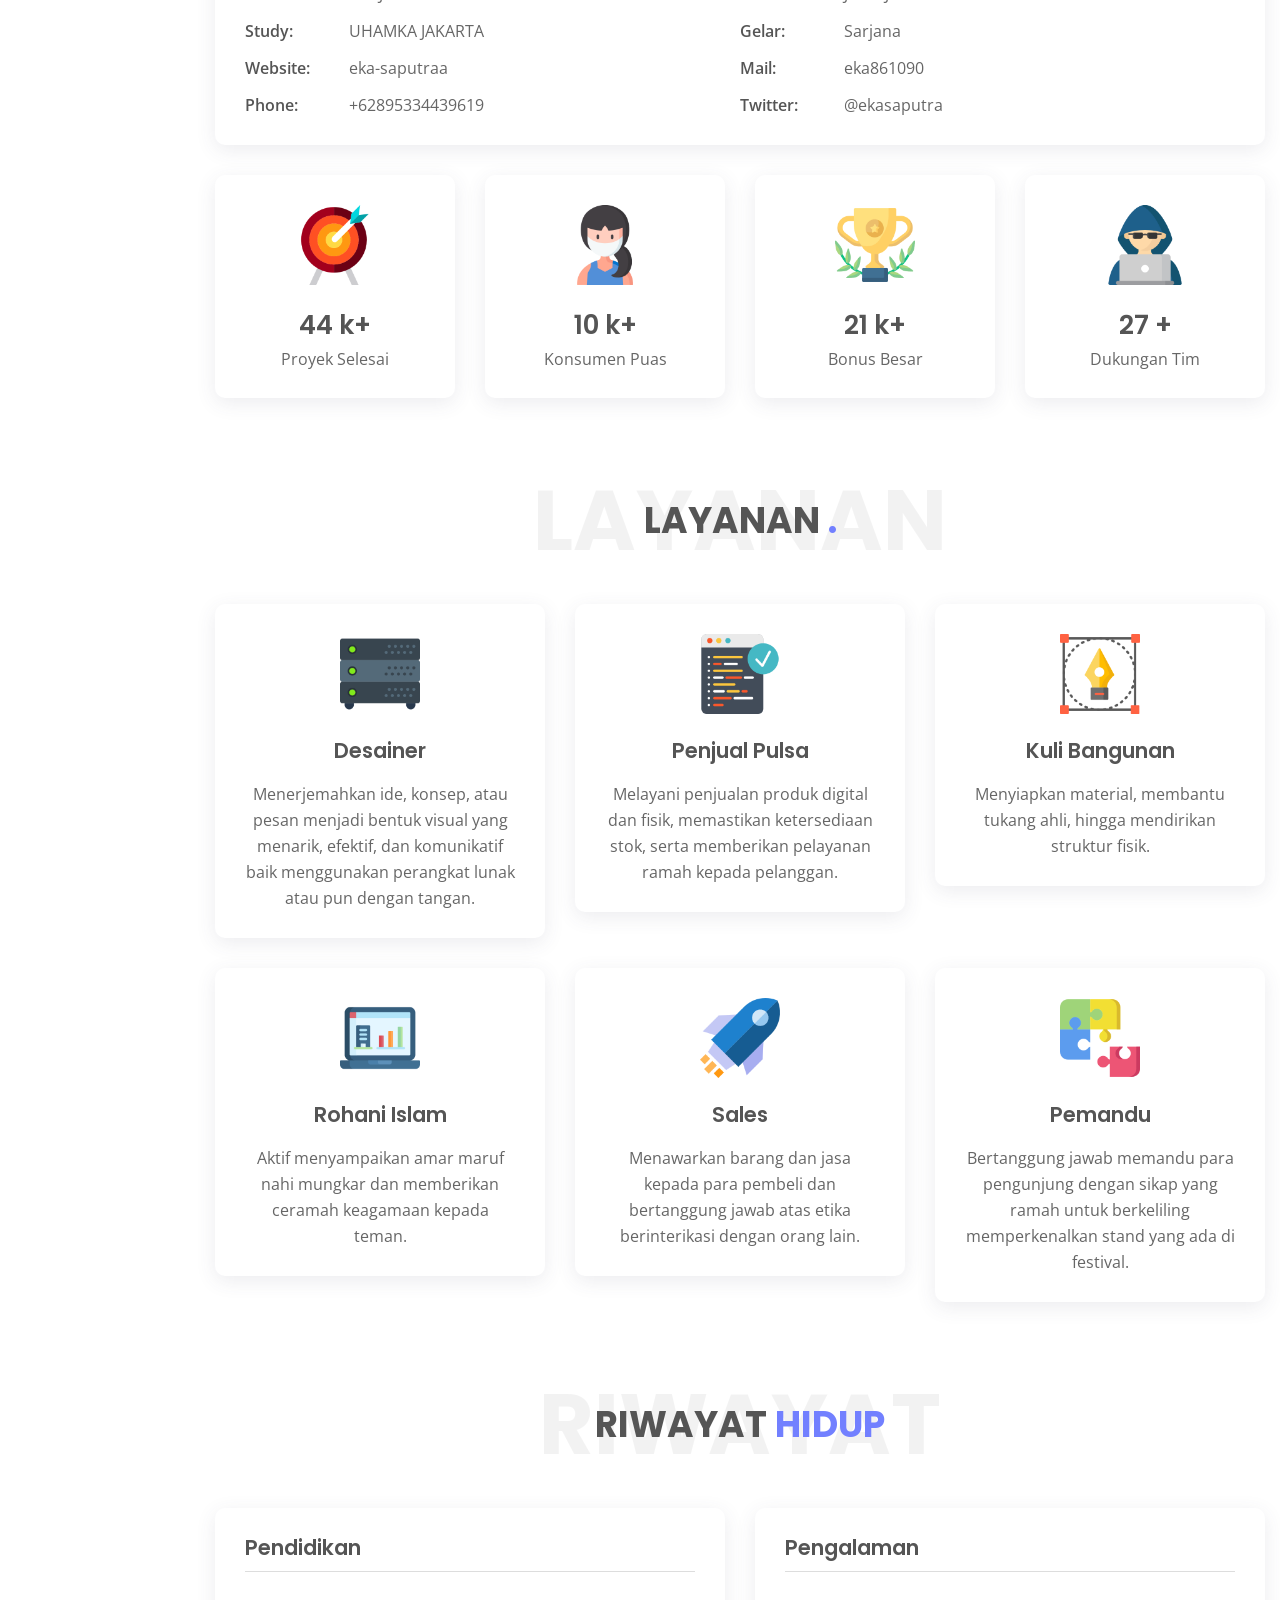
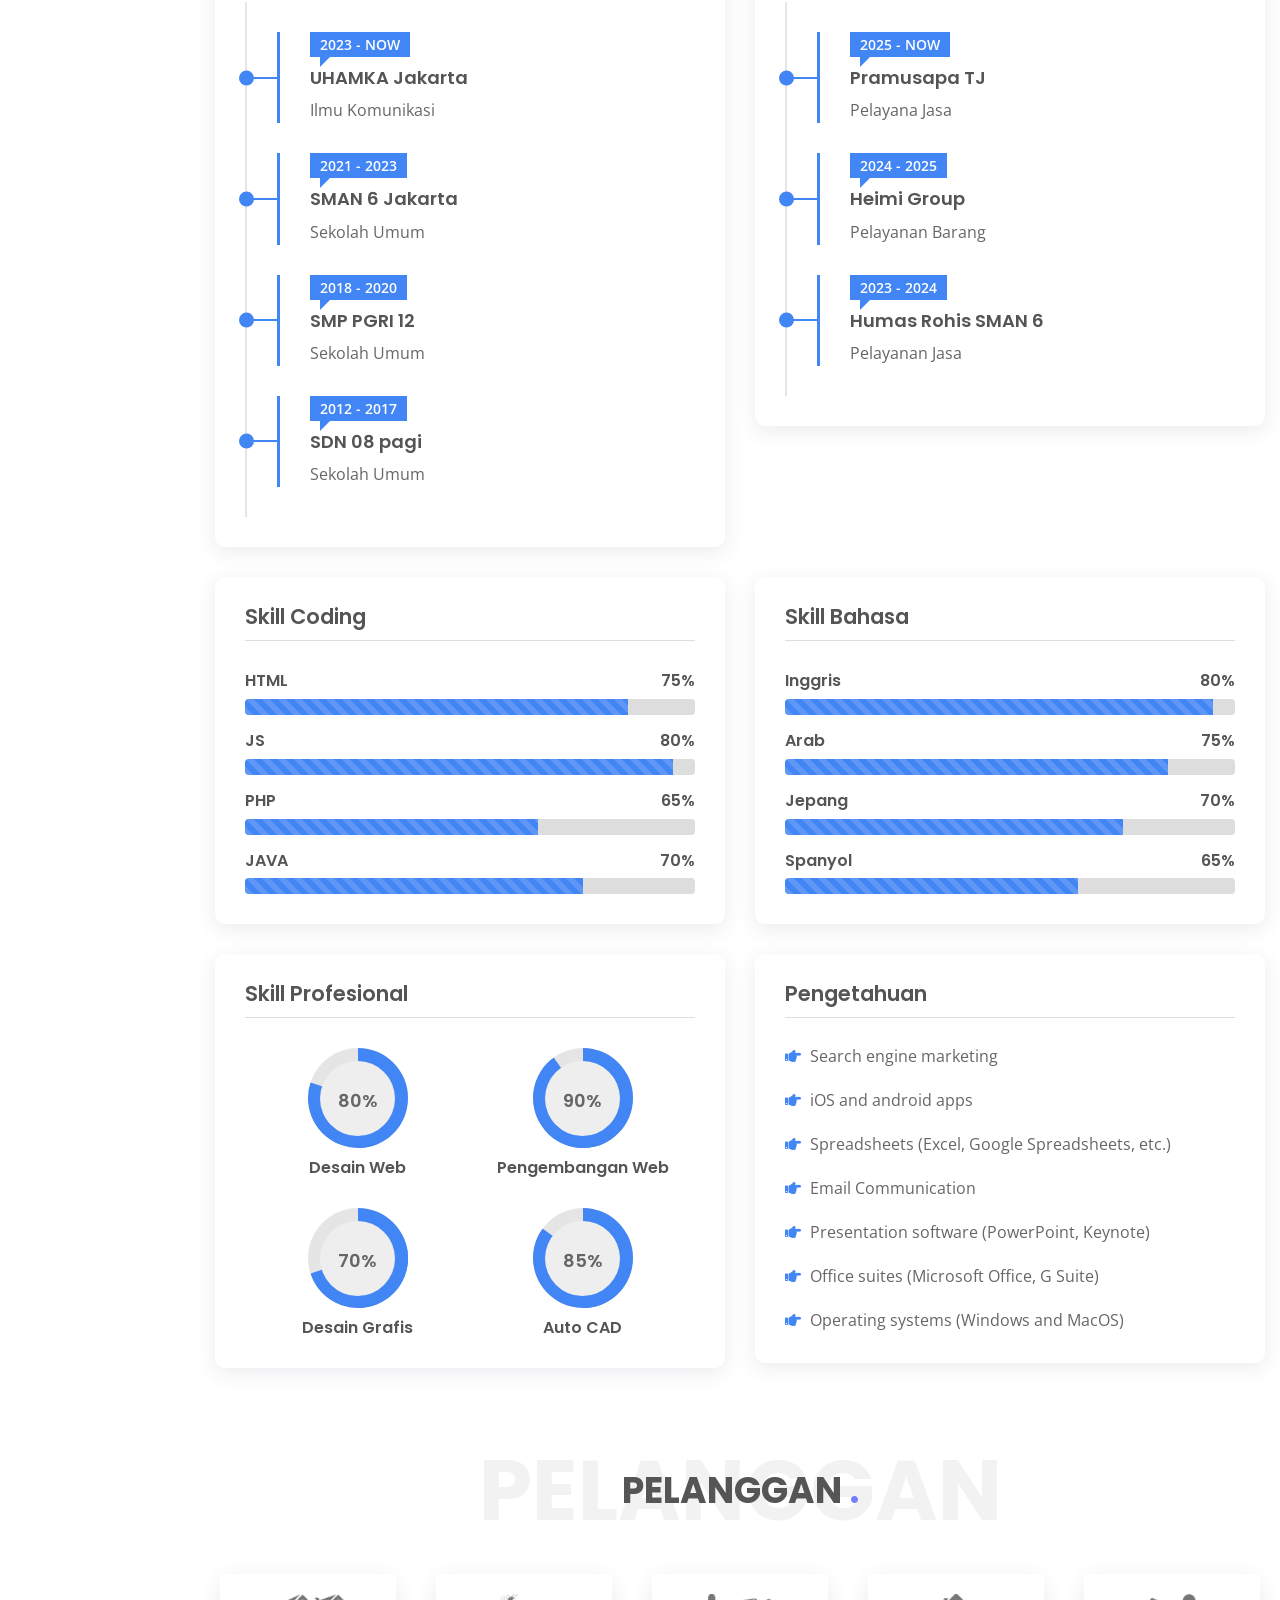
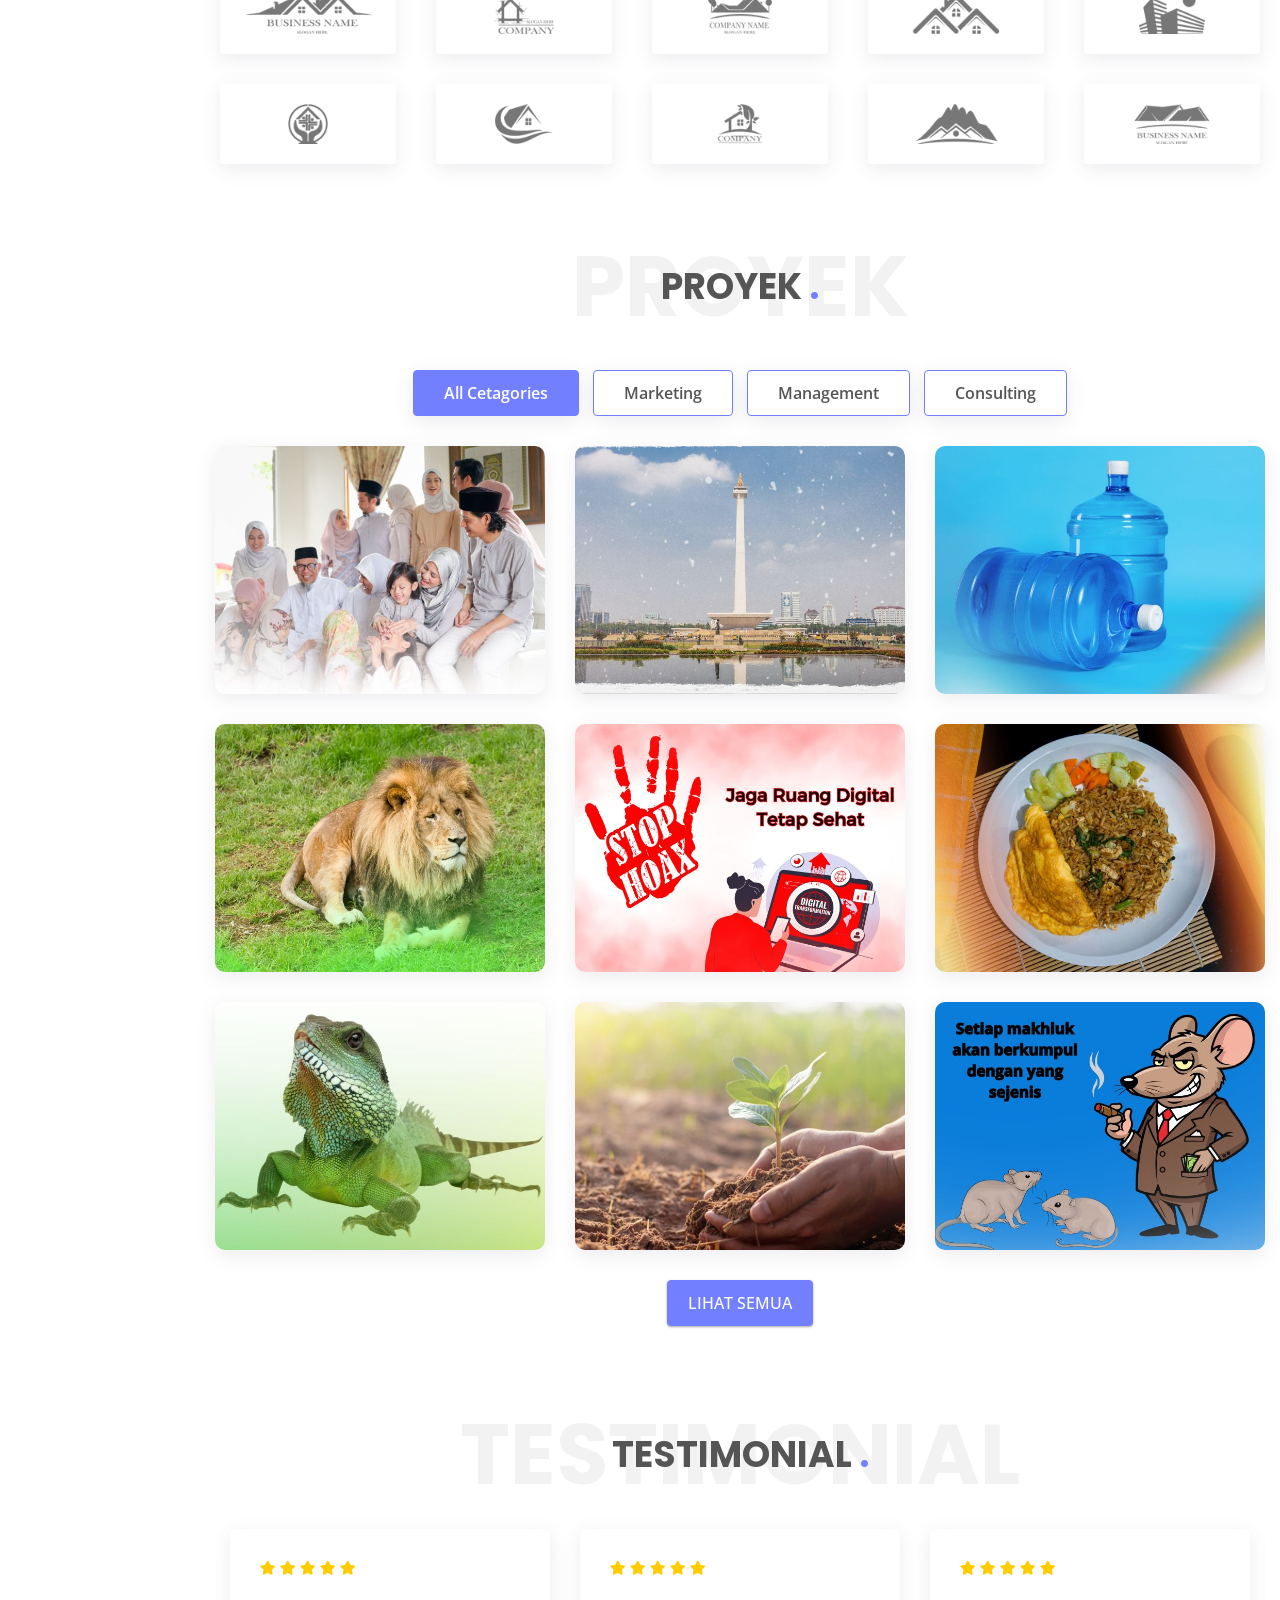
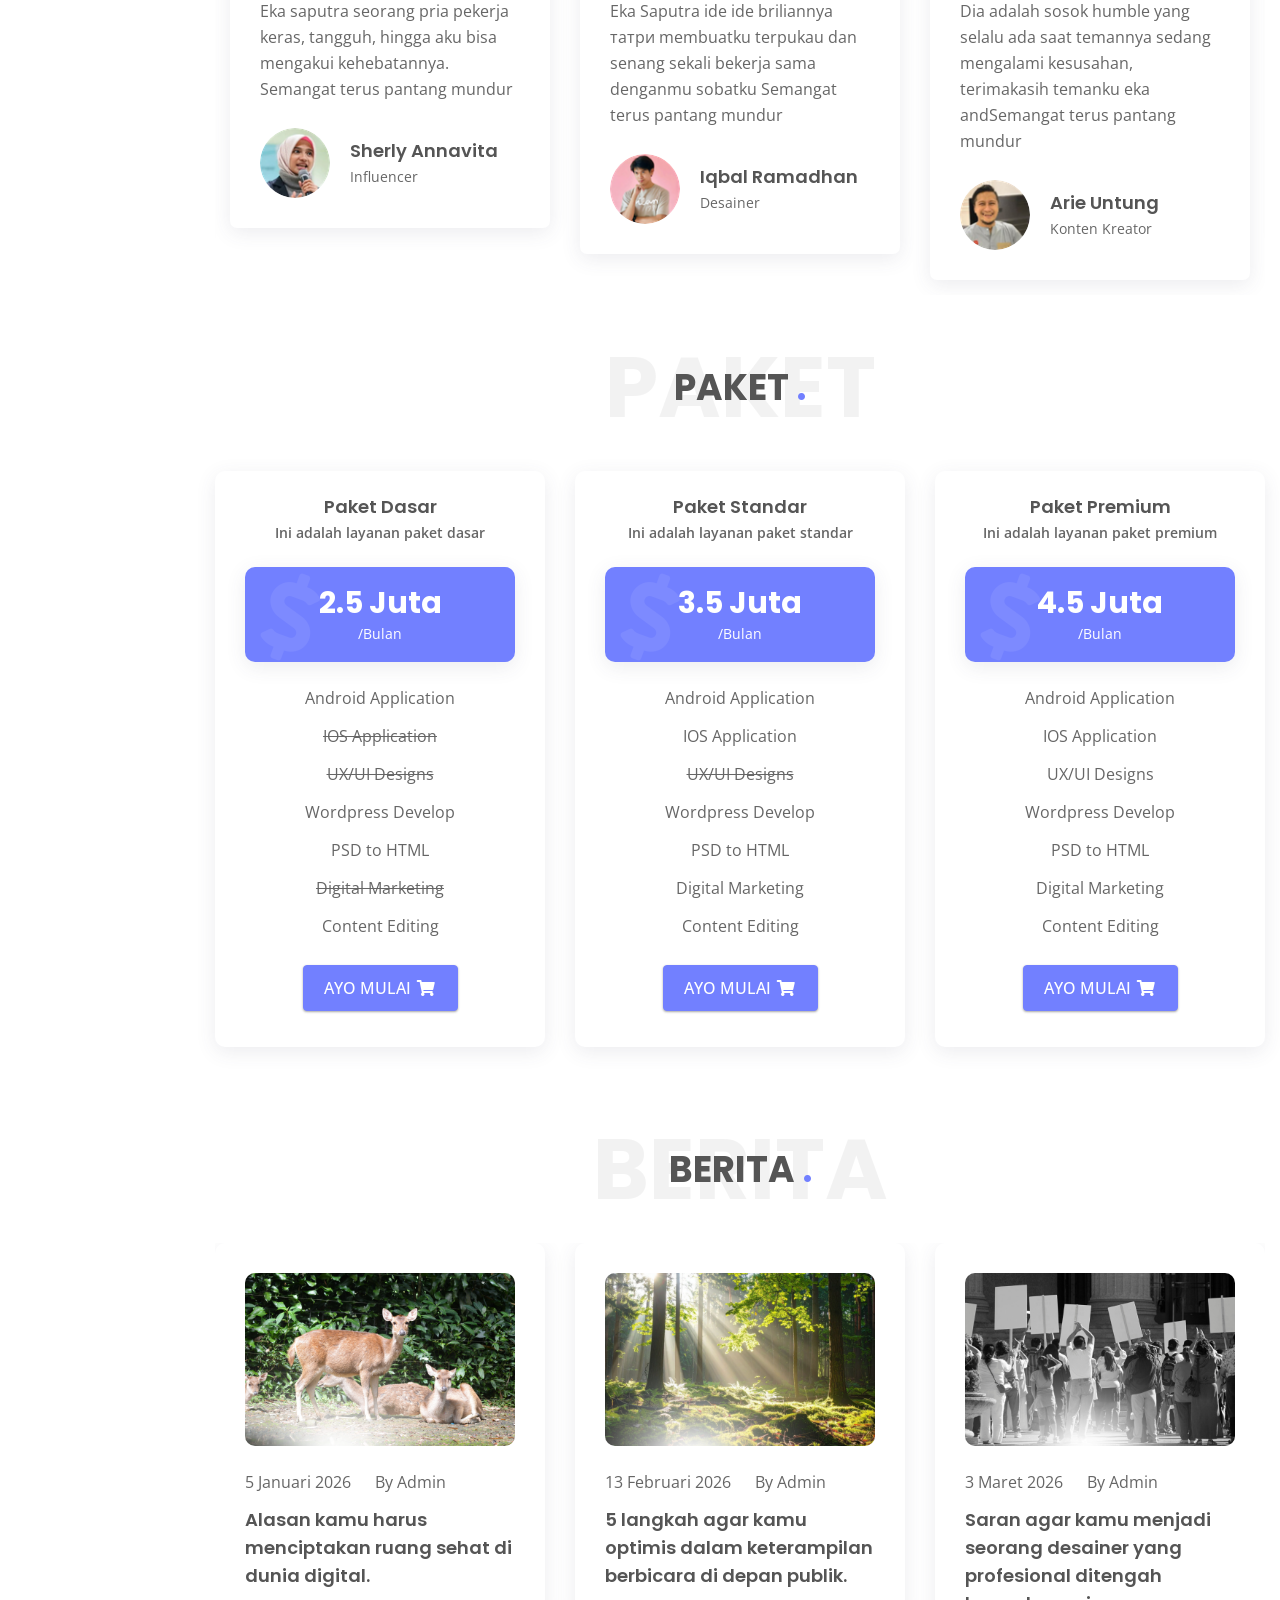
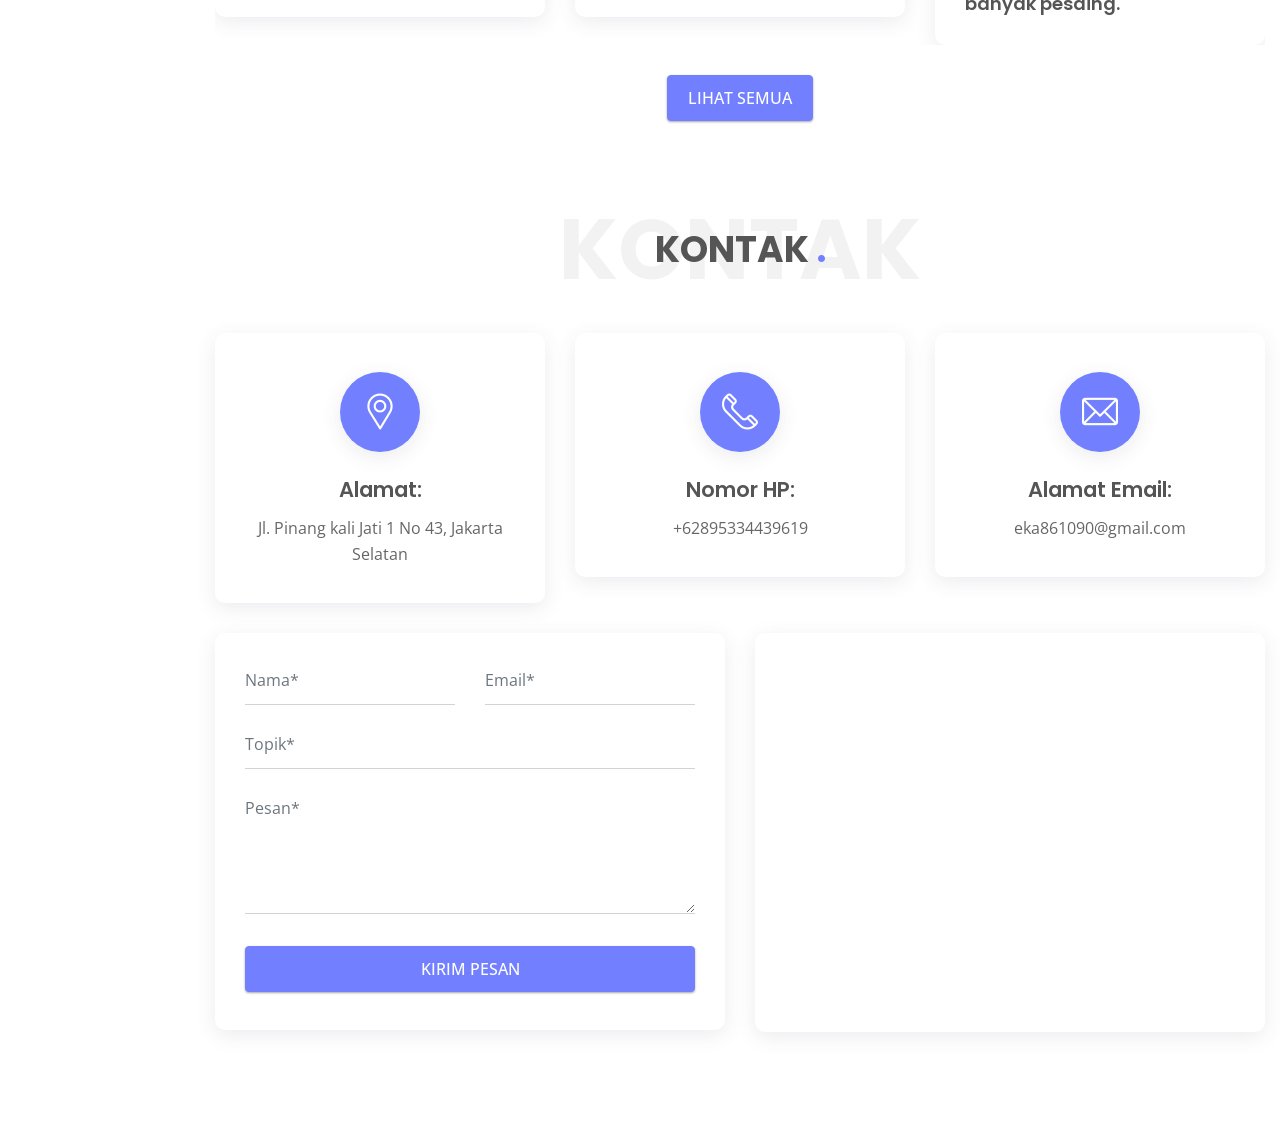
==== commit 6ccb1e1e: "Update index.html" ====
--- a/index.html
+++ b/index.html
@@ -791,10 +791,10 @@
 						<div class="col-lg-12">
 							<div class="project-gallery-filter d-flex justify-content-center">
 								<ul class="project-gallery-menu d-inline-block wow fadeInUp" data-wow-delay="0.3s">
-									<li class="filter active" data-filter="all">Semua Kategori</li>
-									<li class="filter" data-filter=".cat-1">Pemasaran</li>
-									<li class="filter" data-filter=".cat-2">Pengelolaan</li>
-									<li class="filter" data-filter=".cat-3">Konsultasi</li>
+									<li class="filter active" data-filter="all">All Cetagories</li>
+									<li class="filter" data-filter=".cat-1">Marketing</li>
+									<li class="filter" data-filter=".cat-2">Management</li>
+									<li class="filter" data-filter=".cat-3">Consulting</li>
 								</ul>
 							</div>
 	
--- a/assets/css/style.css
+++ b/assets/css/style.css
@@ -792,33 +792,21 @@
   z-index: 6;
 }
 .home-section .home-content .home-image img {
-  width: 160px;
-  height: 160px;
+  width: 100%;
+  height: 100%;
   border-radius: 50%;
   object-fit: cover;
   display: inline-block;
-  border: 5px solid #7280ff;
-  margin-bottom: 30px;
-  box-shadow: 0px 5px 20px 0px rgba(69, 67, 96, 0.1);
-}
-/* ==================== PROFILE BOX ANIMASI - GERAK KUAT ==================== */
-
-/* Override CSS Lama */
-.home-section .home-content .home-image img {
-    width: 100% !important;
-    height: 100% !important;
-    border: none !important;
-    margin-bottom: 0 !important;
-    box-shadow: none !important;
-}
-
-/* Container */
+  border: none;
+  margin-bottom: none;
+  box-shadow: none;
+}
+/*  PROFILE BOX ANIMASI - GERAK KUAT */
 .home-image {
     display: flex;
     justify-content: center;
     align-items: center;
 }
-
 .profile-box {
     position: relative;
     width: 185px;
@@ -827,8 +815,6 @@
     overflow: hidden;
     box-shadow: 0 0 40px rgba(114, 128, 255, 0.6);
 }
-
-/* === ANIMASI GERAK BORDER === */
 .profile-box::before {
     content: '';
     position: absolute;
@@ -844,8 +830,6 @@
     0%   { transform: rotate(0deg); }
     100% { transform: rotate(360deg); }
 }
-
-/* Lapisan Dalam */
 .profile-box::after {
     content: '';
     position: absolute;
@@ -854,8 +838,6 @@
     border-radius: 50%;
     z-index: 2;
 }
-
-/* Content Foto */
 .profile-box .content {
     position: absolute;
     inset: 10px;
@@ -864,7 +846,6 @@
     overflow: hidden;
     z-index: 3;
 }
-
 .profile-box img {
     width: 100% !important;
     height: 100% !important;
@@ -872,13 +853,10 @@
     z-index: 4;
     transition: 0.6s;
 }
-
 .profile-box:hover img {
     opacity: 0.2;
     transform: scale(1.08);
 }
-
-/* Overlay Teks */
 .overlay-text {
     position: absolute;
     inset: 0;
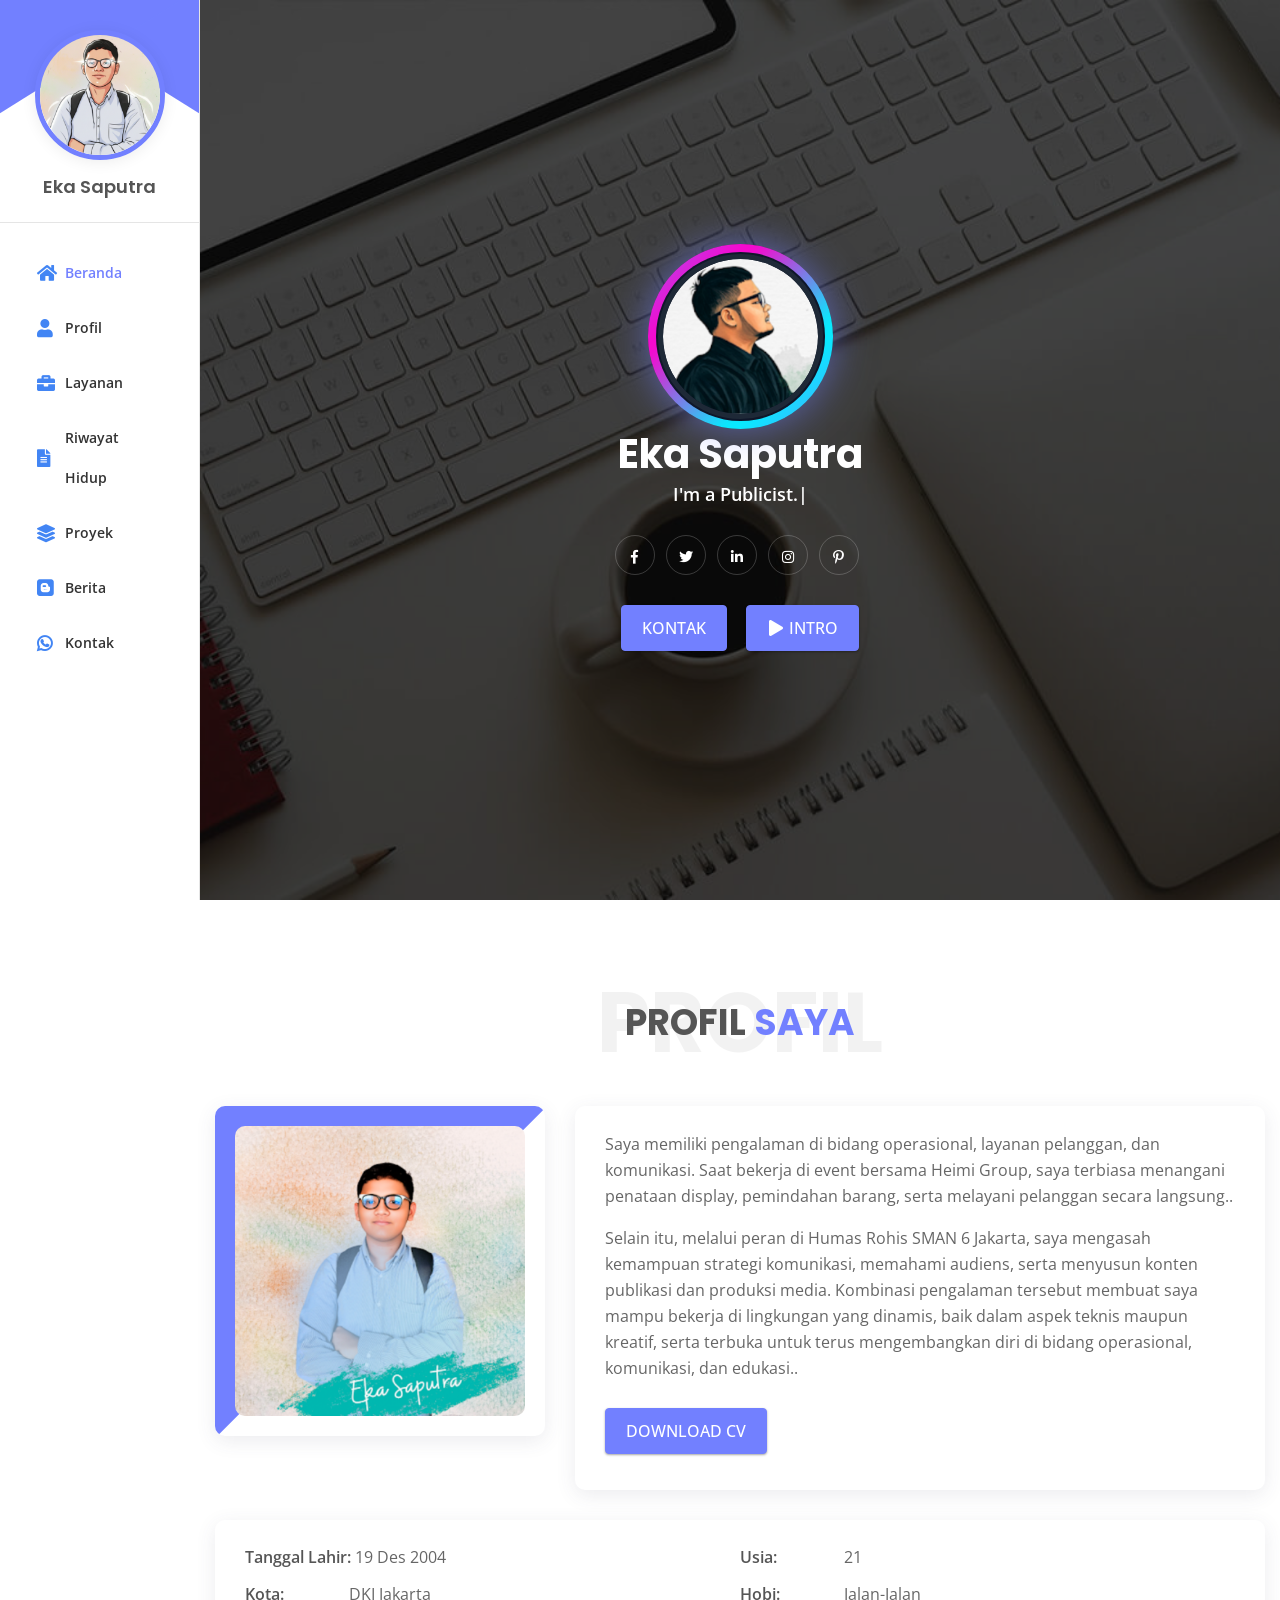
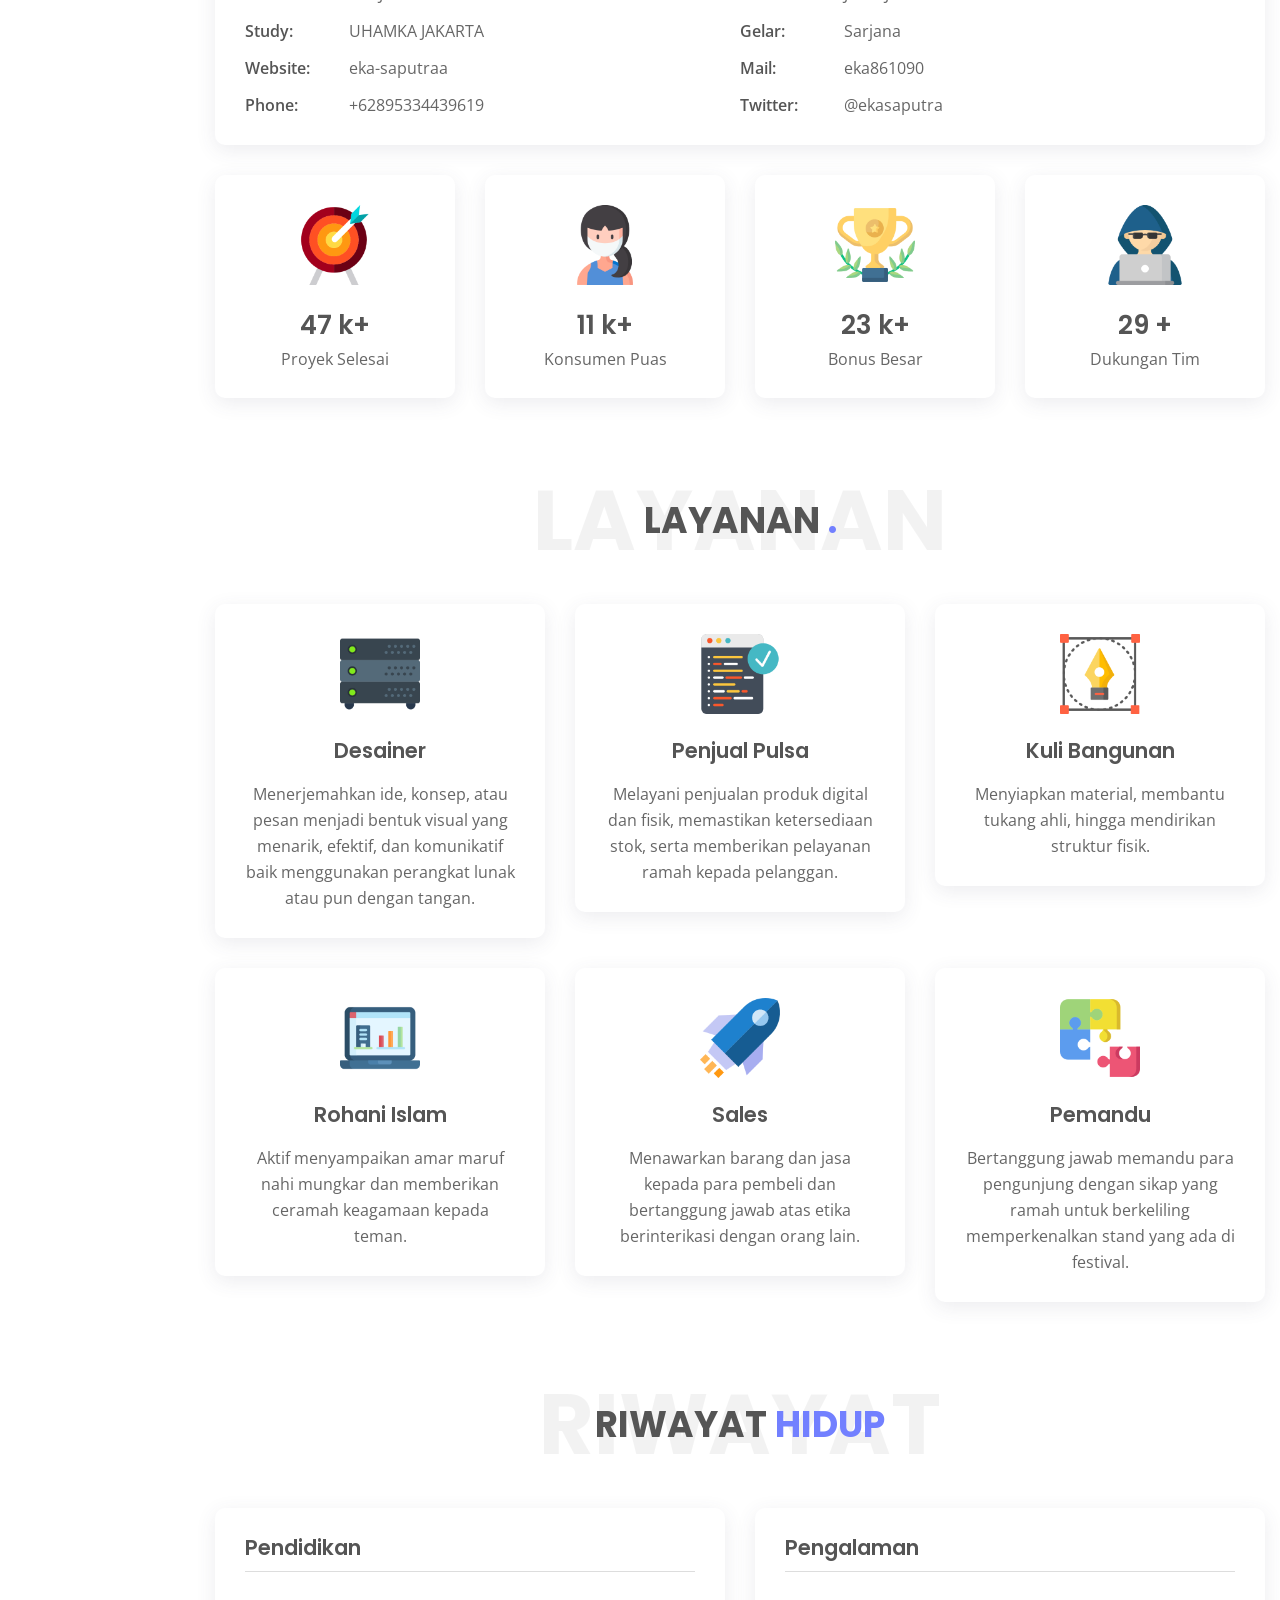
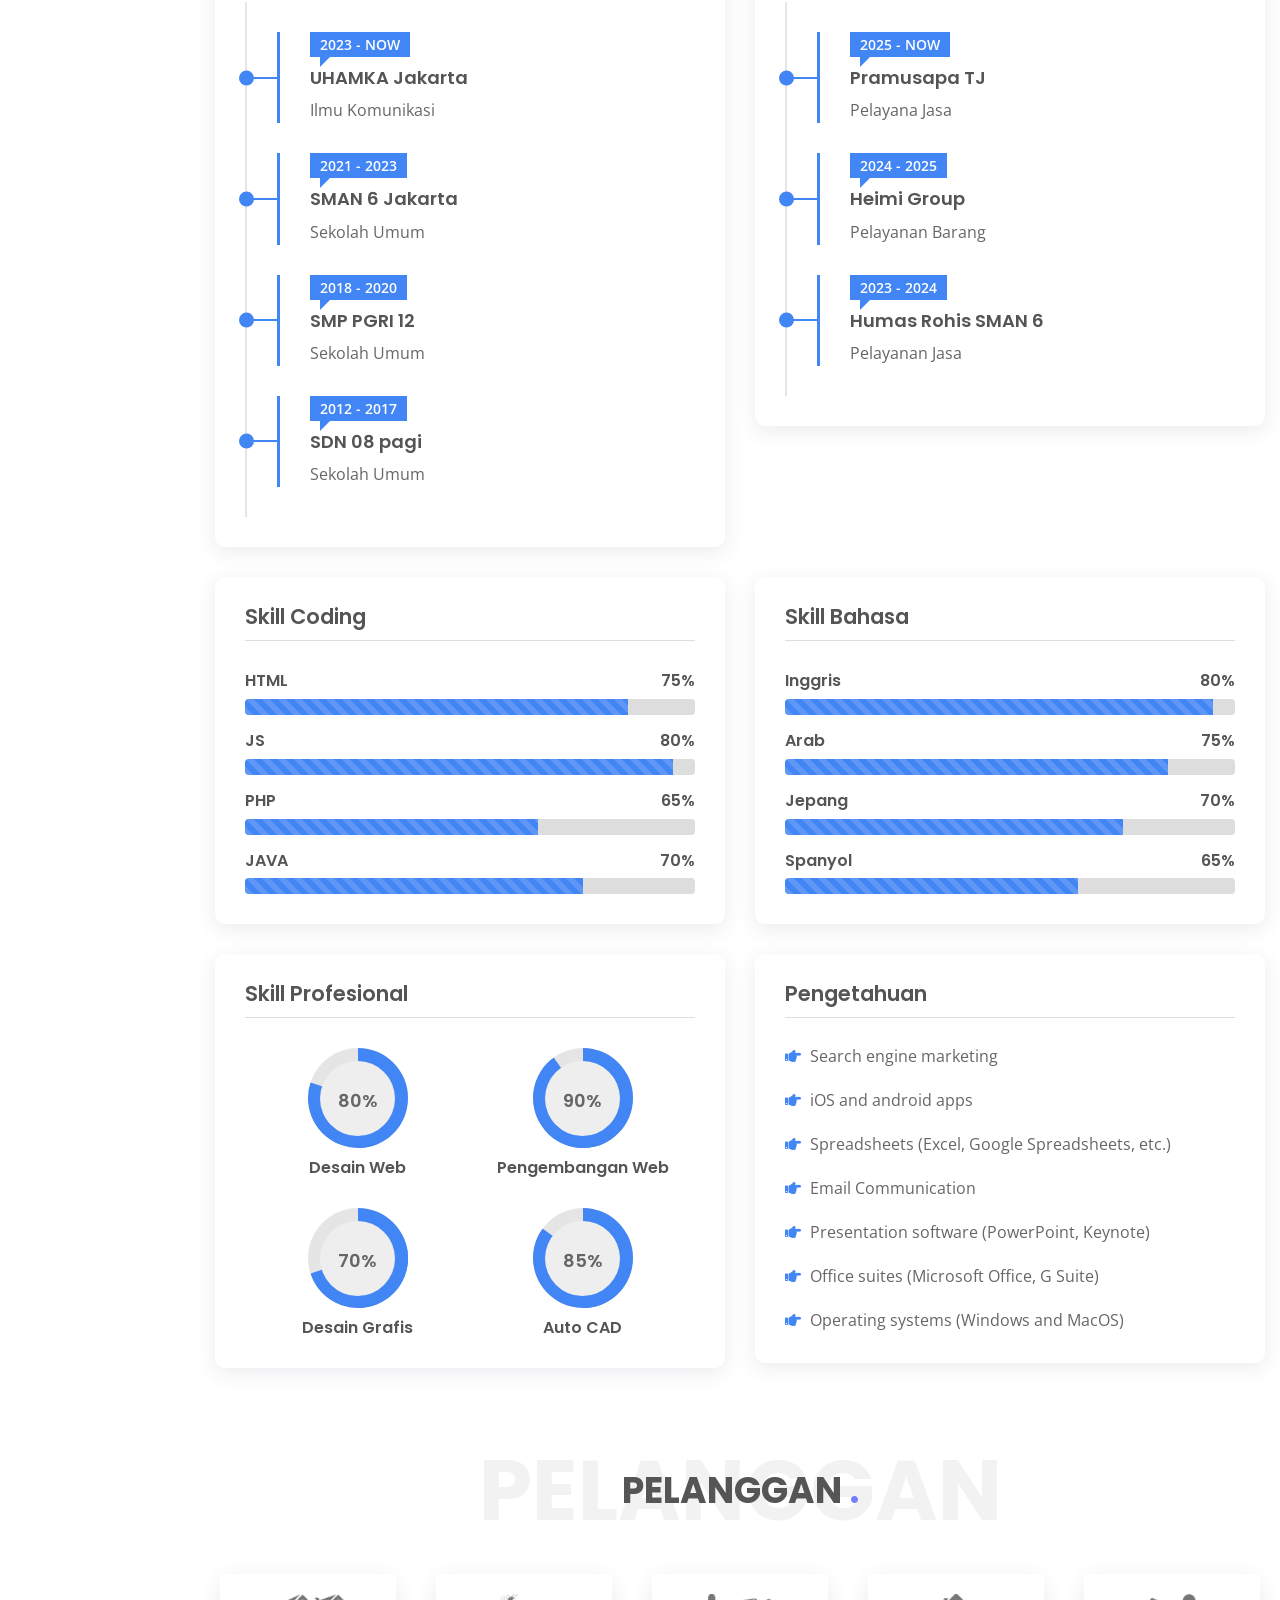
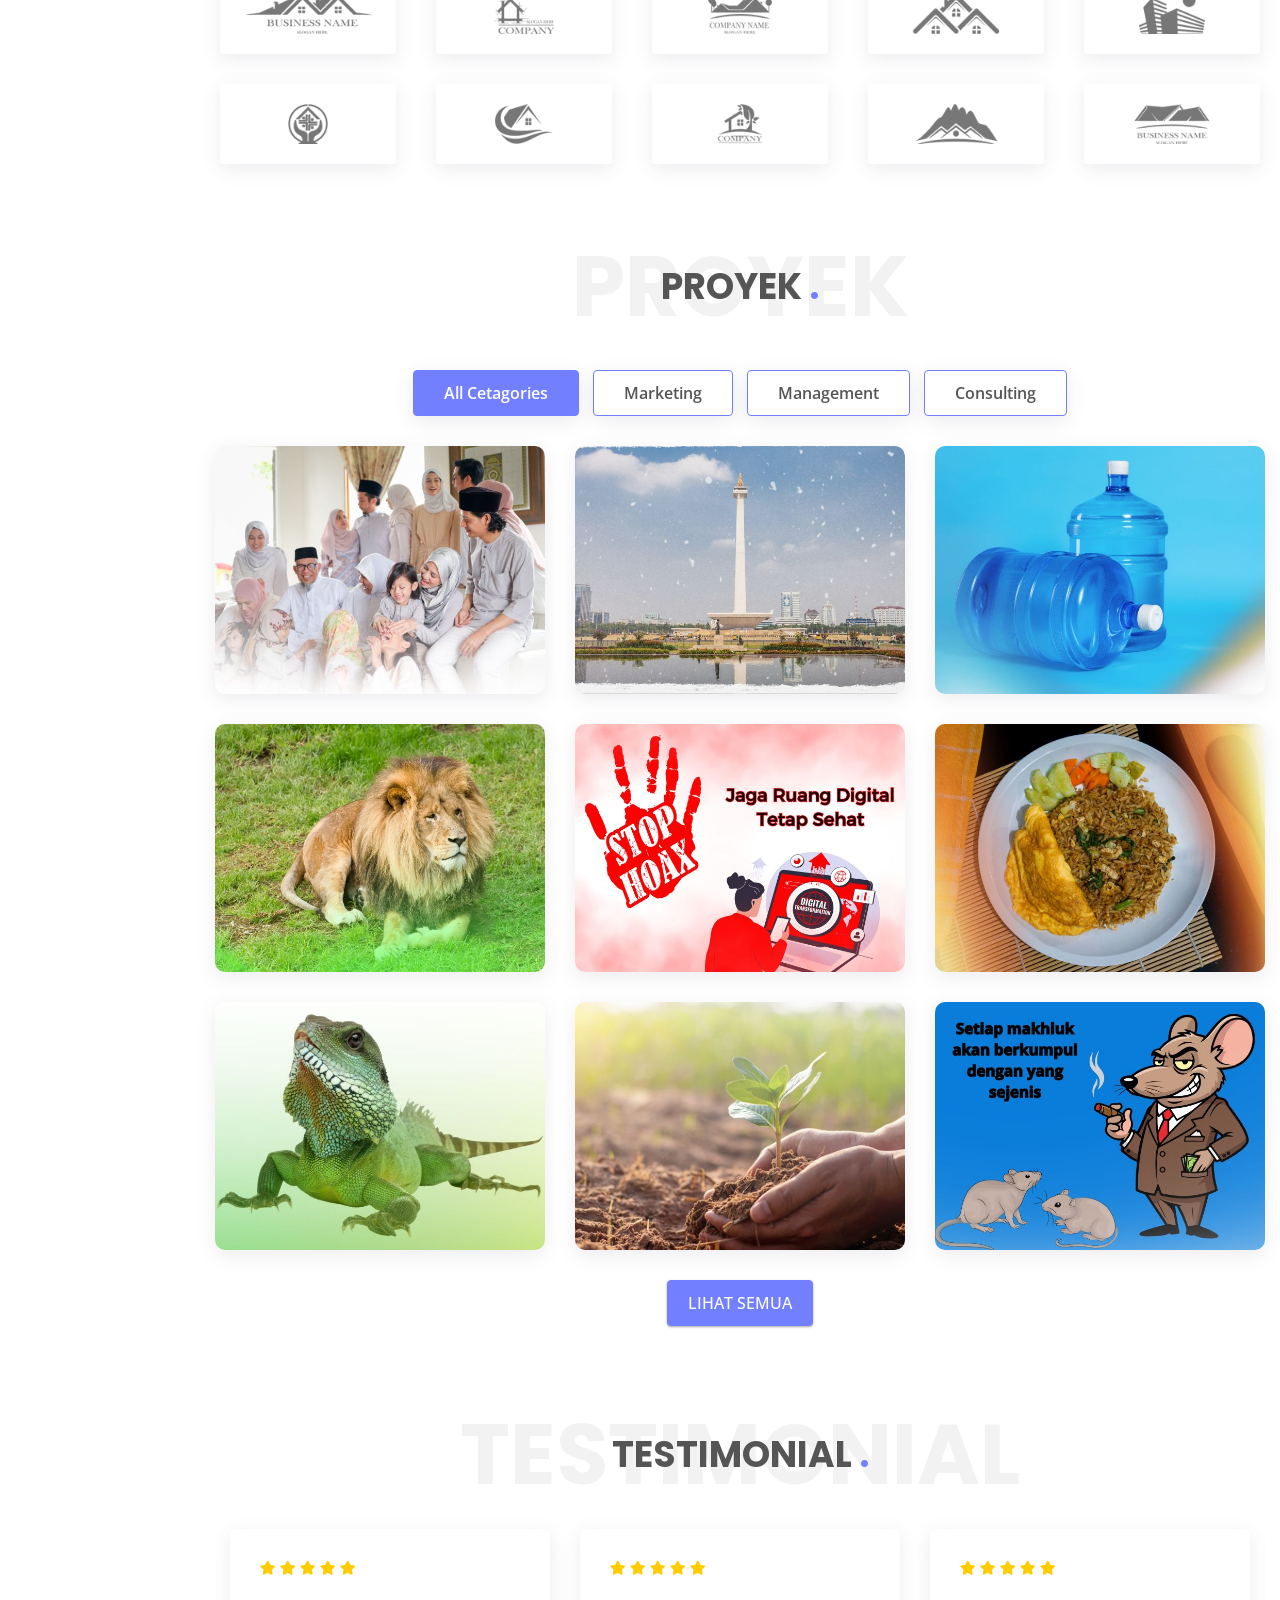
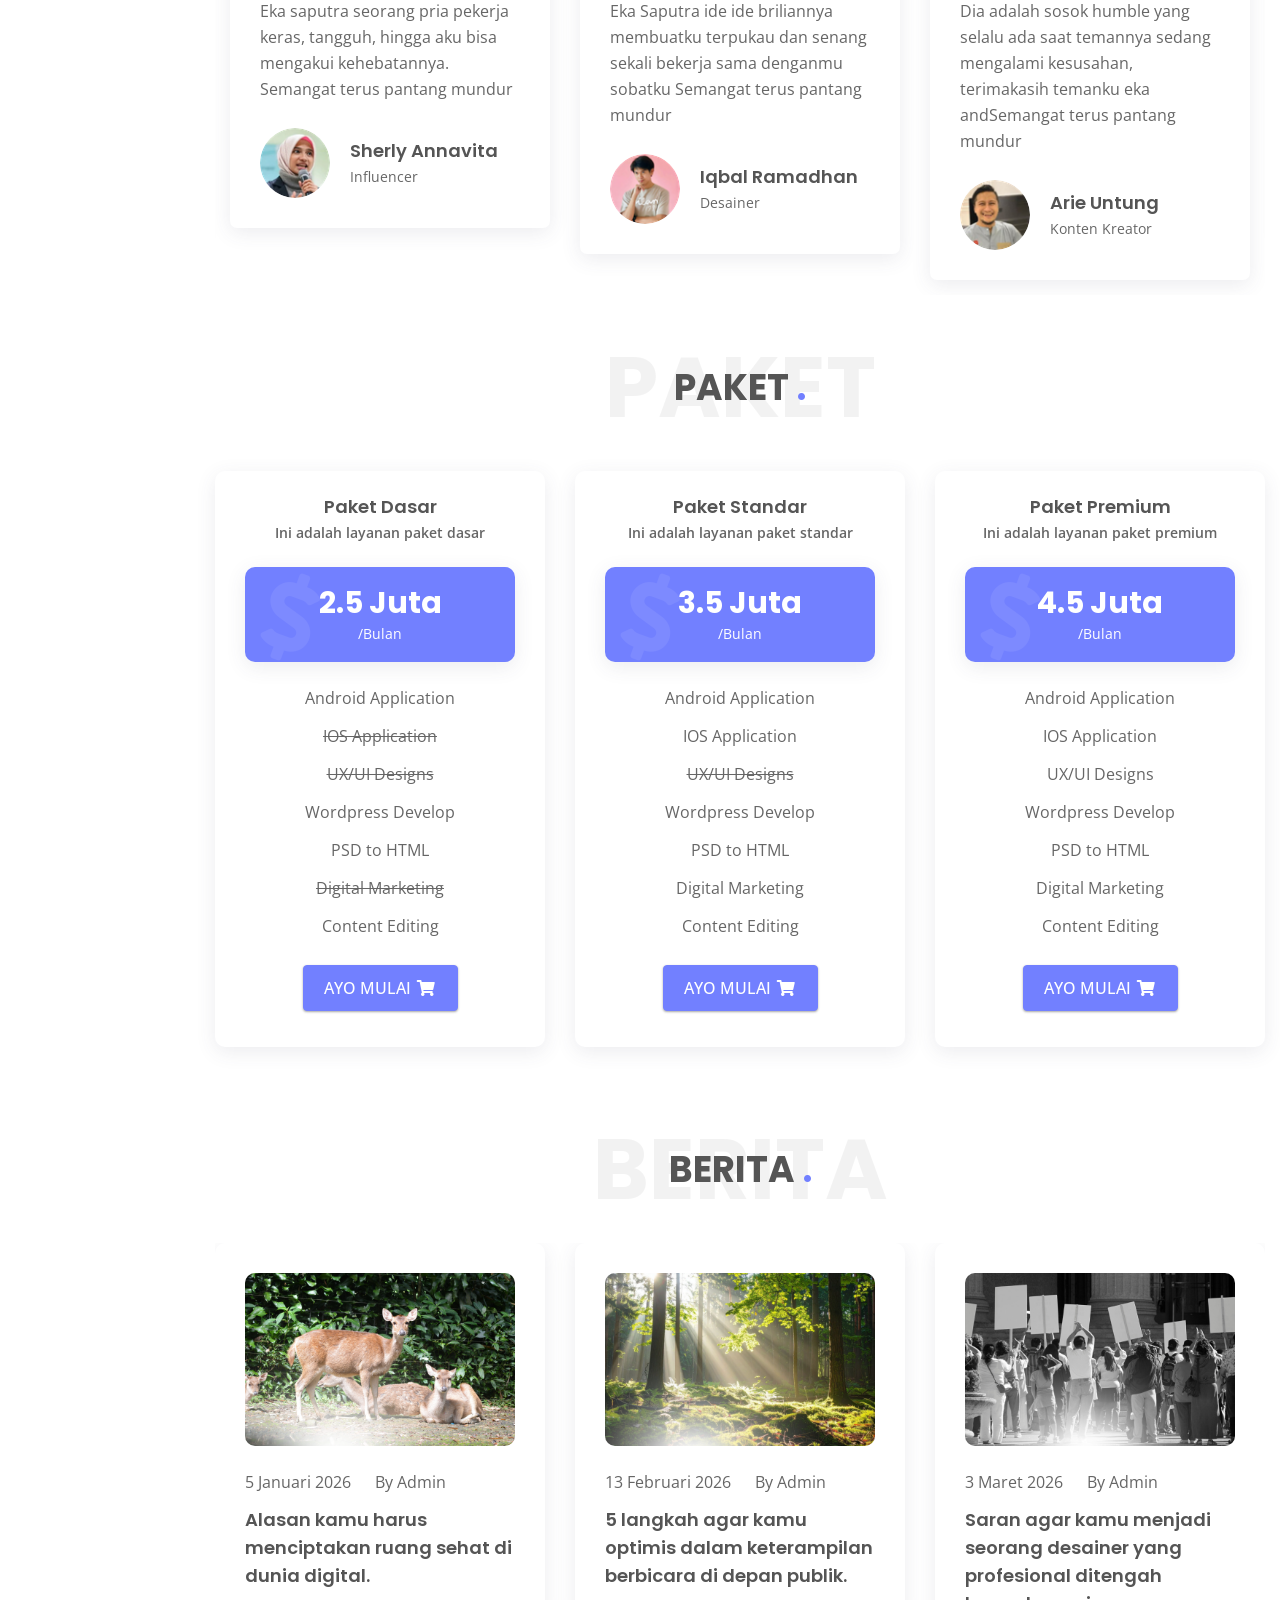
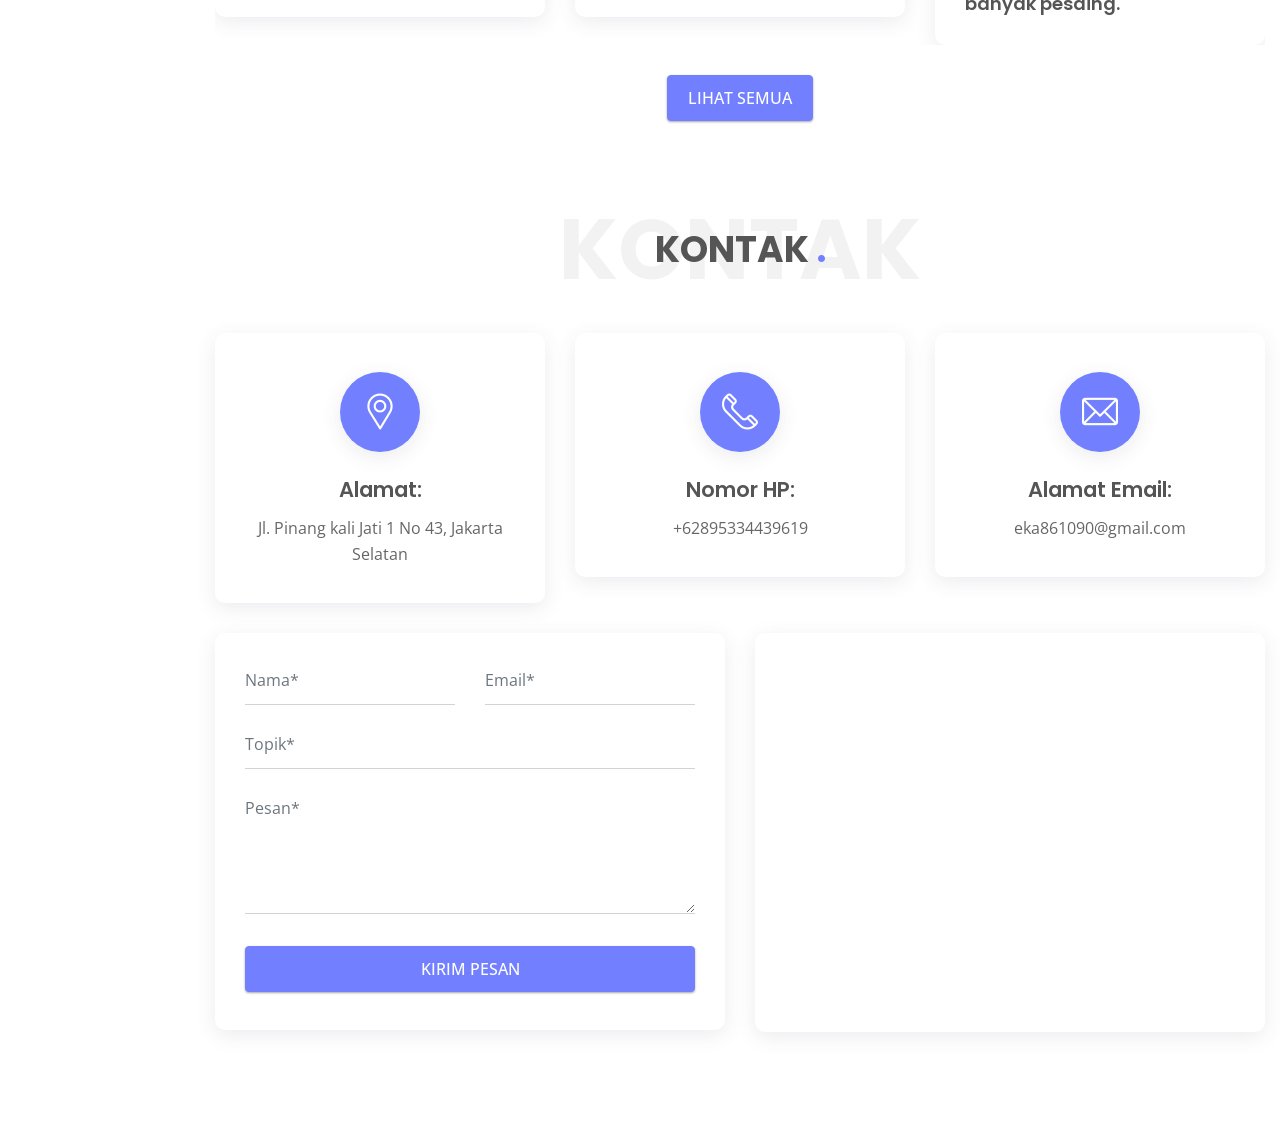
==== commit 020d98cc: "Update index.html" ====
--- a/index.html
+++ b/index.html
@@ -1042,7 +1042,7 @@
 										</div>
 										<div class="content">
 											<p>
-												Eka Saputra ide ide briliannya татри membuatku terpukau dan senang sekali bekerja sama denganmu sobatku
+												Eka Saputra ide ide briliannya membuatku terpukau dan senang sekali bekerja sama denganmu sobatku
 												Semangat terus pantang mundur
 											</p>
 										</div>
